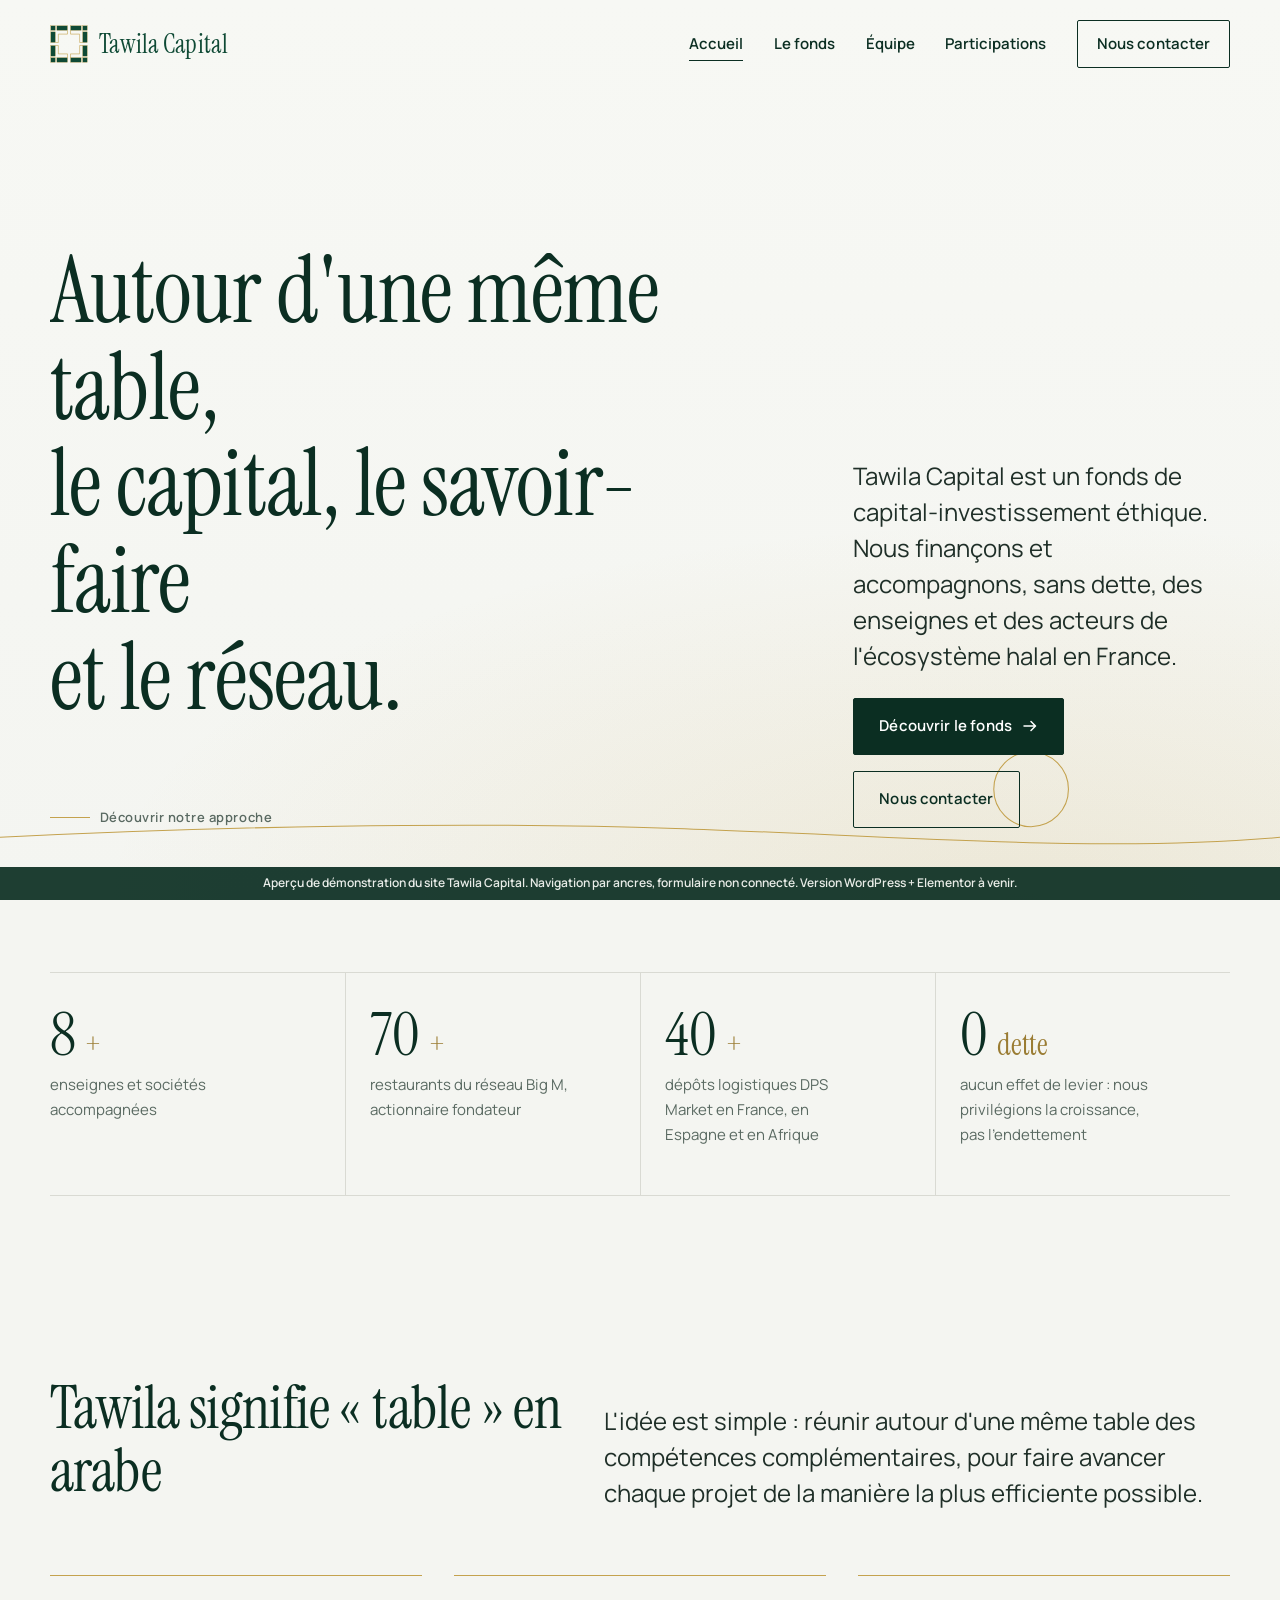
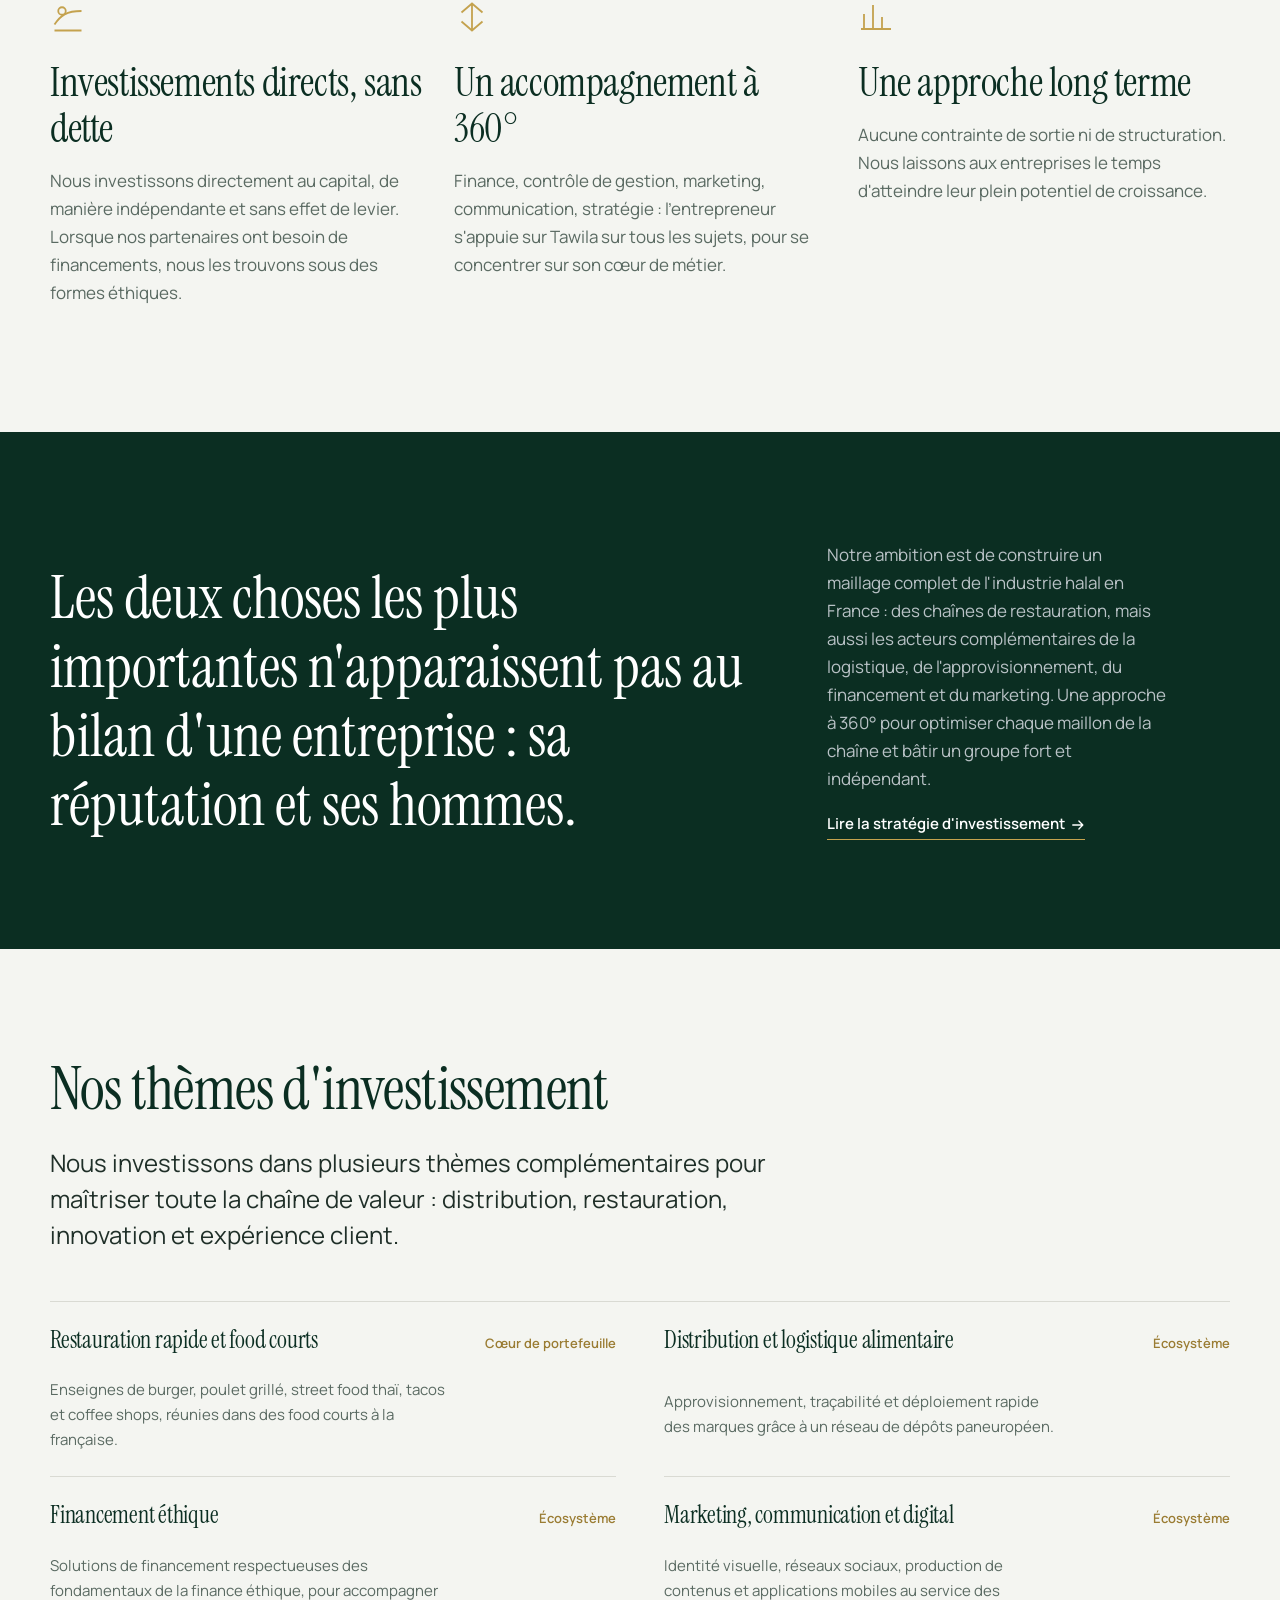
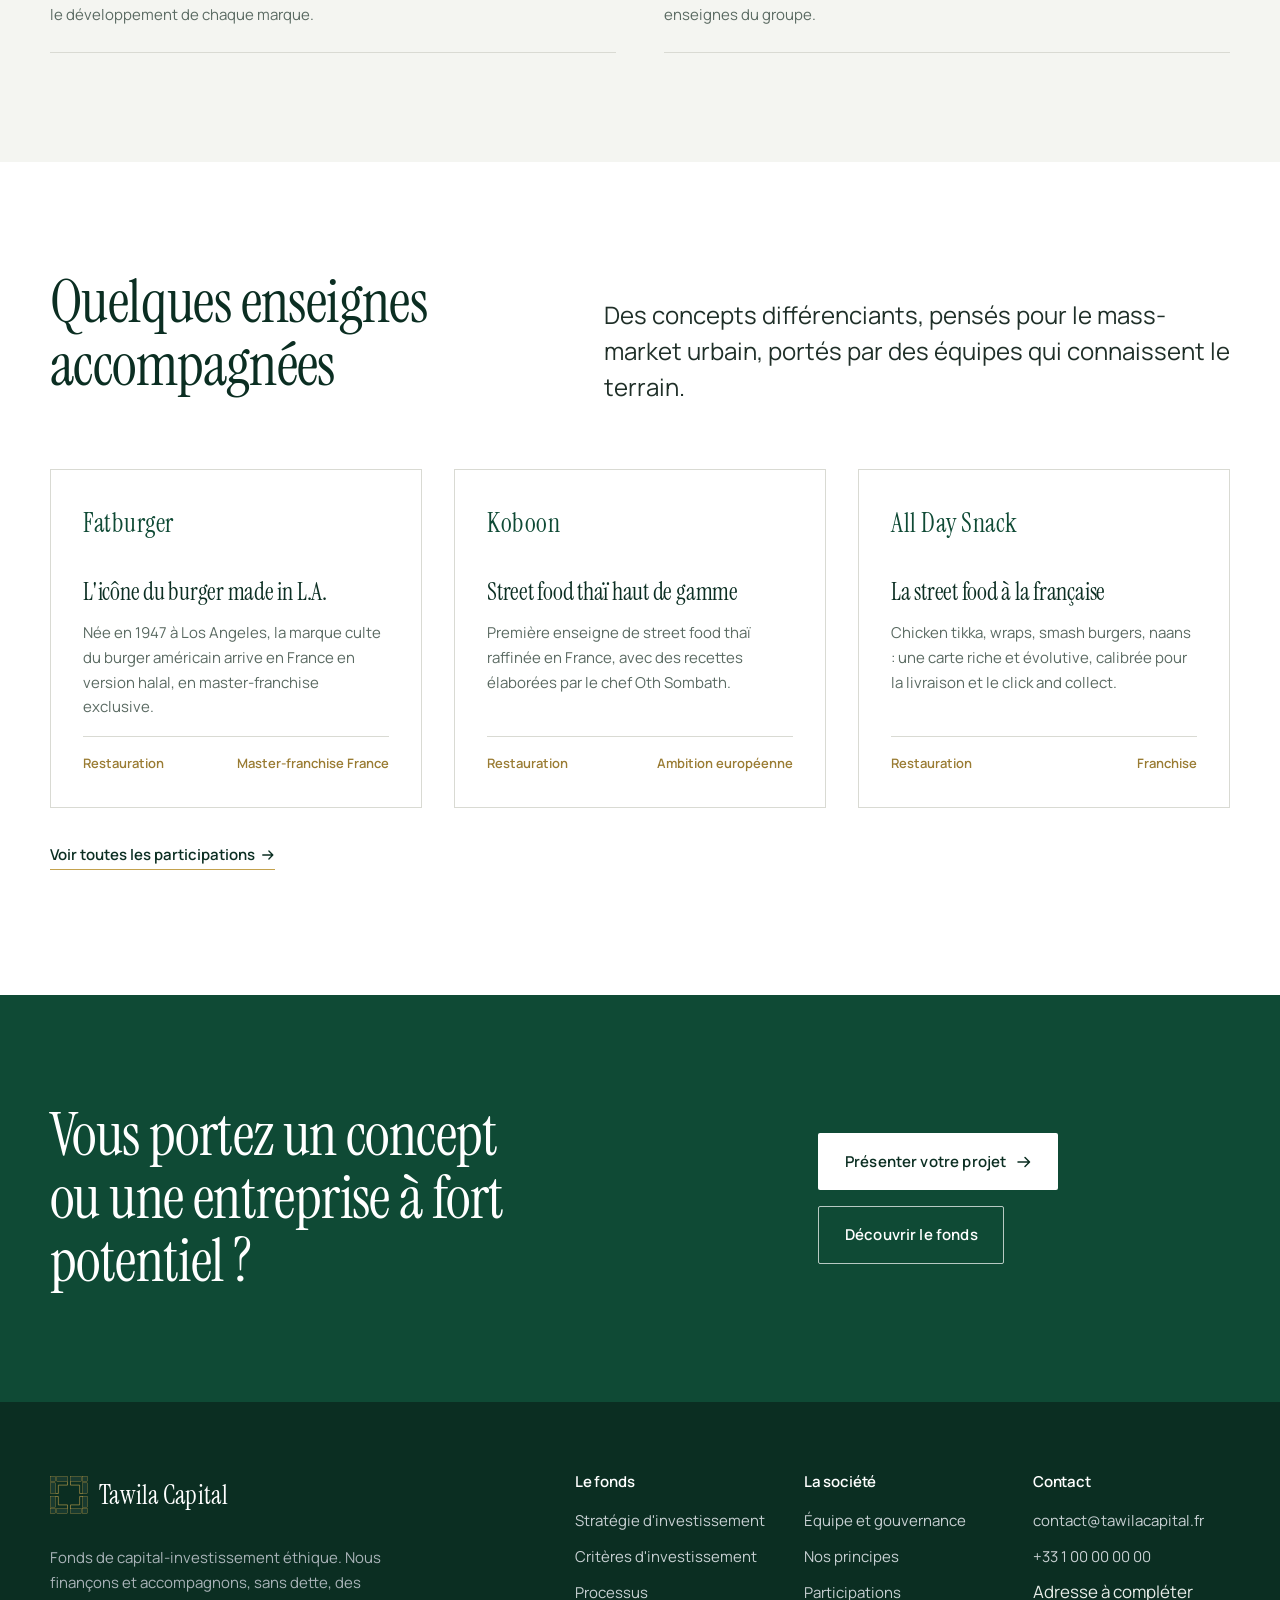
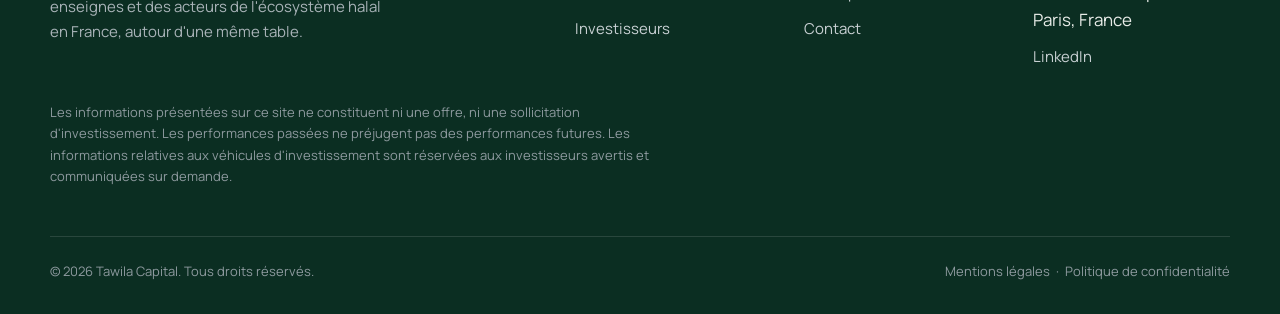
==== preview/tawila-preview.html @ a680b04d "Site vitrine Tawila Capital : maquette HTML, SEO complet, aperçu monopage et guides de conversion Wo" ====
<!DOCTYPE html>
<html lang="fr">
<head>
  <meta charset="utf-8">
  <meta name="viewport" content="width=device-width, initial-scale=1">
  <title>Tawila Capital | Fonds d'investissement éthique et sans dette</title>
  <meta name="robots" content="noindex">
  <link rel="icon" href="data:image/svg+xml;utf8,%3Csvg%20xmlns%3D%22http%3A%2F%2Fwww.w3.org%2F2000%2Fsvg%22%20viewBox%3D%220%200%20100%20100%22%3E%0A%20%20%3Crect%20width%3D%22100%22%20height%3D%22100%22%20rx%3D%2214%22%20fill%3D%22%230f4a35%22%2F%3E%0A%20%20%3Cg%20fill%3D%22none%22%20stroke%3D%22%23c4a24e%22%20stroke-width%3D%225%22%20stroke-linejoin%3D%22miter%22%3E%0A%20%20%20%20%3Cpath%20d%3D%22M44%2018v12H26v18H18%22%2F%3E%3Cpath%20d%3D%22M56%2018v12h18v18h8%22%2F%3E%3Cpath%20d%3D%22M44%2082V70H26V52H18%22%2F%3E%3Cpath%20d%3D%22M56%2082V70h18V52h8%22%2F%3E%0A%20%20%3C%2Fg%3E%0A%3C%2Fsvg%3E%0A" type="image/svg+xml">
  <link rel="preconnect" href="https://fonts.googleapis.com">
  <link rel="preconnect" href="https://fonts.gstatic.com" crossorigin>
  <link rel="stylesheet" href="https://fonts.googleapis.com/css2?family=Instrument+Serif:ital@0;1&family=Manrope:wght@400;500;600;700&display=swap">
  <style>
/* =========================================================
   TAWILA — Feuille de style principale
   Palette, typographie et composants.
   Tout est piloté par les variables ci-dessous : modifiez
   une couleur ou une police ici et le site entier suit.
   ========================================================= */

:root {
  /* Couleurs */
  --encre: #0b2e22;       /* vert profond : fond sombre, textes forts */
  --abysse: #0f4a35;      /* vert Tawila (logo) : bandes sombres */
  --pierre: #d9dad3;      /* traits, bordures */
  --brume: #f4f5f1;       /* fond clair principal */
  --blanc: #ffffff;
  --laiton: #c4a24e;      /* or Tawila (logo) : accent, avec parcimonie */
  --laiton-fonce: #9a7c33;
  --texte: #1f2f28;
  --texte-doux: #5a6a62;
  --texte-inverse: #e8ece8;

  /* Typographie */
  --font-display: "Instrument Serif", "Iowan Old Style", "Palatino Linotype", Georgia, serif;
  --font-body: "Manrope", "Segoe UI", Helvetica, Arial, sans-serif;

  /* Échelle typographique (fluide) */
  --t-xs: 0.8125rem;
  --t-sm: 0.9375rem;
  --t-md: 1.0625rem;
  --t-lg: clamp(1.25rem, 1.05rem + 0.6vw, 1.5rem);
  --t-xl: clamp(1.75rem, 1.3rem + 1.6vw, 2.5rem);
  --t-2xl: clamp(2.25rem, 1.5rem + 3vw, 3.75rem);
  --t-3xl: clamp(2.75rem, 1.6rem + 5.2vw, 6rem);

  /* Espacements */
  --s-1: 0.5rem;
  --s-2: 1rem;
  --s-3: 1.5rem;
  --s-4: 2rem;
  --s-5: 3rem;
  --s-6: 4.5rem;
  --s-7: clamp(4.5rem, 6vw + 2rem, 8.5rem);

  --container: 1180px;
  --gutter: clamp(1.25rem, 4vw, 3rem);
  --header-h: 88px;

  --ease-out: cubic-bezier(0.22, 1, 0.36, 1);
  --dur: 900ms;
}

/* ---------- Base ---------- */
*, *::before, *::after { box-sizing: border-box; }
html { scroll-behavior: smooth; -webkit-text-size-adjust: 100%; }
body {
  margin: 0;
  font-family: var(--font-body);
  font-size: var(--t-md);
  line-height: 1.65;
  color: var(--texte);
  background: var(--brume);
  -webkit-font-smoothing: antialiased;
}
img, svg { display: block; max-width: 100%; }
a { color: inherit; text-decoration: none; }
p { margin: 0 0 var(--s-2); }
ul, ol { margin: 0; padding: 0; list-style: none; }
h1, h2, h3, h4 {
  font-family: var(--font-display);
  font-weight: 400;
  line-height: 1.05;
  letter-spacing: -0.01em;
  margin: 0 0 var(--s-3);
  color: var(--encre);
}
h1 { font-size: var(--t-3xl); }
h2 { font-size: var(--t-2xl); }
h3 { font-size: var(--t-xl); line-height: 1.15; }
h4 { font-size: var(--t-lg); font-family: var(--font-body); font-weight: 600; }
.lead { font-size: var(--t-lg); line-height: 1.5; color: var(--texte); max-width: 40ch; }
.muted { color: var(--texte-doux); }
.serif { font-family: var(--font-display); }
.italic { font-style: italic; }

:focus-visible { outline: 2px solid var(--laiton); outline-offset: 3px; border-radius: 2px; }
.skip-link {
  position: absolute; left: var(--s-2); top: -100px;
  background: var(--encre); color: #fff; padding: 0.6rem 1rem; z-index: 1000;
}
.skip-link:focus { top: var(--s-2); }
.visually-hidden {
  position: absolute !important; width: 1px; height: 1px; overflow: hidden;
  clip: rect(0 0 0 0); white-space: nowrap;
}

.container { width: min(100% - 2 * var(--gutter), var(--container)); margin-inline: auto; }
.section { padding-block: var(--s-7); }
.section--tight { padding-block: var(--s-6); }
.section--dark { background: var(--encre); color: var(--texte-inverse); }
.section--dark h1, .section--dark h2, .section--dark h3 { color: #fff; }
.section--dark .muted { color: #a9b3b8; }
.section--abysse { background: var(--abysse); color: var(--texte-inverse); }
.section--abysse h2, .section--abysse h3 { color: #fff; }
.section--white { background: var(--blanc); }

.grid { display: grid; gap: var(--s-4); }
.grid--2 { grid-template-columns: repeat(2, 1fr); }
.grid--3 { grid-template-columns: repeat(3, 1fr); }
.grid--4 { grid-template-columns: repeat(4, 1fr); }
.grid--side { grid-template-columns: minmax(0, 4fr) minmax(0, 7fr); gap: var(--s-6); align-items: start; }
@media (max-width: 900px) {
  .grid--3, .grid--4 { grid-template-columns: repeat(2, 1fr); }
  .grid--side { grid-template-columns: 1fr; gap: var(--s-4); }
}
@media (max-width: 600px) {
  .grid--2, .grid--3, .grid--4 { grid-template-columns: 1fr; }
}

/* En-tête de section : titre + intro sur deux colonnes */
.section-head { margin-bottom: var(--s-5); }
.section-head h2 { max-width: 20ch; }
.section-head .lead { max-width: 52ch; }
.section-head--split { display: grid; grid-template-columns: minmax(0, 5fr) minmax(0, 6fr); gap: var(--s-4); align-items: end; }
@media (max-width: 900px) { .section-head--split { grid-template-columns: 1fr; } }

/* ---------- Ligne d'horizon (motif signature) ---------- */
.horizon { width: 100%; height: 1px; background: var(--pierre); position: relative; overflow: visible; }
.horizon::after {
  content: ""; position: absolute; inset: 0;
  background: var(--laiton);
  transform: scaleX(0); transform-origin: left center;
  transition: transform 1400ms var(--ease-out);
}
.is-visible .horizon::after, .horizon.is-visible::after { transform: scaleX(1); }
.section--dark .horizon, .section--abysse .horizon { background: rgba(255,255,255,0.14); }

/* ---------- Boutons ---------- */
.btn {
  display: inline-flex; align-items: center; gap: 0.6rem;
  padding: 0.95rem 1.6rem;
  font-weight: 600; font-size: var(--t-sm); letter-spacing: 0.01em;
  border: 1px solid var(--encre); color: var(--encre); background: transparent;
  border-radius: 2px; cursor: pointer;
  transition: background 300ms, color 300ms, border-color 300ms, transform 300ms var(--ease-out);
}
.btn:hover { background: var(--encre); color: #fff; }
.btn--solid { background: var(--encre); color: #fff; }
.btn--solid:hover { background: var(--abysse); border-color: var(--abysse); }
.btn--light { border-color: rgba(255,255,255,0.7); color: #fff; }
.btn--light:hover { background: #fff; color: var(--encre); border-color: #fff; }
.btn--light.btn--solid { background: #fff; color: var(--encre); }
.btn--light.btn--solid:hover { background: var(--brume); }
.btn svg { width: 16px; height: 16px; transition: transform 300ms var(--ease-out); }
.btn:hover svg { transform: translateX(3px); }

.link {
  display: inline-flex; align-items: center; gap: 0.4rem;
  font-weight: 600; font-size: var(--t-sm); color: var(--encre);
  border-bottom: 1px solid var(--laiton); padding-bottom: 2px;
  transition: border-color 300ms, color 300ms;
}
.link:hover { color: var(--laiton-fonce); border-color: transparent; }
.link svg { width: 14px; height: 14px; flex: none; transition: transform 300ms var(--ease-out); }
.link:hover svg { transform: translateX(3px); }
.section--dark .link, .section--abysse .link { color: #fff; }

/* ---------- En-tête ---------- */
.site-header {
  position: fixed; inset: 0 0 auto 0; z-index: 100;
  height: var(--header-h);
  display: flex; align-items: center;
  transition: background 400ms, box-shadow 400ms, height 400ms;
}
.site-header.is-scrolled {
  height: 70px;
  background: rgba(244, 245, 241, 0.88);
  backdrop-filter: saturate(160%) blur(12px);
  -webkit-backdrop-filter: saturate(160%) blur(12px);
  box-shadow: 0 1px 0 rgba(14, 27, 37, 0.08);
}
.site-header .container { display: flex; align-items: center; justify-content: space-between; gap: var(--s-4); }
.brand { display: inline-flex; align-items: center; gap: 0.7rem; }
.brand__mark { width: 38px; height: 38px; flex: none; }
.brand__name {
  font-family: var(--font-display); font-size: 1.6rem; letter-spacing: 0.01em; color: var(--abysse);
  transform: translateY(1px); white-space: nowrap;
}
.brand__mark .b { fill: var(--abysse); stroke: var(--laiton); stroke-width: 0.9; }
.brand__mark .g { fill: none; stroke: var(--laiton); stroke-width: 1.6; }
.site-header--dark:not(.is-scrolled) .brand__mark .b { fill: rgba(255,255,255,0.08); }
.site-footer .brand__mark .b { fill: rgba(255,255,255,0.06); }
.site-header--dark:not(.is-scrolled) .brand__name { color: #fff; }
.site-header--dark:not(.is-scrolled) .nav a { color: #fff; }
.site-header--dark:not(.is-scrolled) .nav a::after { background: #fff; }
.site-header--dark:not(.is-scrolled) .nav .btn { border-color: rgba(255,255,255,0.7); color: #fff; }
.site-header--dark:not(.is-scrolled) .nav .btn:hover { background: #fff; color: var(--encre); }
.site-header--dark:not(.is-scrolled) .nav-toggle span { background: #fff; }

.nav { display: flex; align-items: center; gap: clamp(1.2rem, 2.4vw, 2.4rem); }
.nav a { font-size: var(--t-sm); font-weight: 600; color: var(--encre); position: relative; padding-block: 0.3rem; }
.nav a:not(.btn)::after {
  content: ""; position: absolute; left: 0; right: 0; bottom: 0; height: 1px;
  background: var(--encre); transform: scaleX(0); transform-origin: right;
  transition: transform 350ms var(--ease-out);
}
.nav a:not(.btn):hover::after, .nav a[aria-current="page"]::after { transform: scaleX(1); transform-origin: left; }
.nav .btn { padding: 0.65rem 1.15rem; }

.nav-toggle {
  display: none; width: 44px; height: 44px; border: 0; background: transparent; cursor: pointer;
  flex-direction: column; justify-content: center; align-items: center; gap: 6px; padding: 0;
}
.nav-toggle span { width: 24px; height: 1.5px; background: var(--encre); transition: transform 300ms, opacity 300ms; }
.nav-toggle[aria-expanded="true"] span:nth-child(1) { transform: translateY(7.5px) rotate(45deg); }
.nav-toggle[aria-expanded="true"] span:nth-child(2) { opacity: 0; }
.nav-toggle[aria-expanded="true"] span:nth-child(3) { transform: translateY(-7.5px) rotate(-45deg); }

@media (max-width: 900px) {
  .nav-toggle { display: flex; }
  .nav {
    position: fixed; inset: var(--header-h) 0 0 0; background: var(--brume);
    flex-direction: column; align-items: flex-start; justify-content: flex-start;
    padding: var(--s-4) var(--gutter); gap: var(--s-3);
    transform: translateY(-8px); opacity: 0; visibility: hidden; pointer-events: none;
    transition: opacity 300ms, transform 300ms var(--ease-out), visibility 0s 300ms;
  }
  .nav.is-open { transform: none; opacity: 1; visibility: visible; pointer-events: auto; transition-delay: 0s; }
  .nav a { font-size: var(--t-xl); font-family: var(--font-display); font-weight: 400; color: var(--encre) !important; }
  .nav .btn { font-family: var(--font-body); font-size: var(--t-sm); font-weight: 600; margin-top: var(--s-2); color: var(--encre) !important; border-color: var(--encre) !important; }
  .site-header.is-open { background: var(--brume); }
  .site-header.is-open .brand__name { color: var(--encre); }
  .site-header.is-open .brand__mark .b { fill: var(--abysse); }
  .site-header.is-open .nav-toggle span { background: var(--encre); }
  body.nav-locked { overflow: hidden; }
}

/* ---------- Héros (accueil) ---------- */
.hero {
  position: relative; min-height: 100svh; display: flex; flex-direction: column; justify-content: flex-end;
  padding-top: calc(var(--header-h) + var(--s-5)); padding-bottom: var(--s-6);
  overflow: hidden;
}
.hero__inner { display: grid; grid-template-columns: minmax(0, 8fr) minmax(0, 4fr); gap: var(--s-5); align-items: end; }
@media (max-width: 900px) { .hero__inner { grid-template-columns: 1fr; } }
.hero h1 { max-width: 15ch; margin-bottom: var(--s-4); }
.hero h1 .line { display: block; overflow: hidden; }
.hero h1 .line > span { display: block; transform: translateY(110%); transition: transform 1100ms var(--ease-out); }
.hero.is-ready h1 .line > span { transform: none; }
.hero.is-ready h1 .line:nth-child(2) > span { transition-delay: 90ms; }
.hero.is-ready h1 .line:nth-child(3) > span { transition-delay: 180ms; }
.hero__aside { opacity: 0; transform: translateY(14px); transition: opacity 900ms var(--ease-out) 500ms, transform 900ms var(--ease-out) 500ms; }
.hero.is-ready .hero__aside { opacity: 1; transform: none; }
.hero__aside p { max-width: 36ch; }
.hero__actions { display: flex; flex-wrap: wrap; gap: var(--s-2); margin-top: var(--s-3); }

.hero__sky {
  position: absolute; inset: 0; z-index: -1;
  background:
    radial-gradient(120% 70% at 80% 100%, rgba(196, 162, 78, 0.16) 0%, rgba(196, 162, 78, 0) 60%),
    linear-gradient(180deg, #f7f8f4 0%, var(--brume) 100%);
}
.hero__horizon { position: absolute; left: 0; right: 0; bottom: 0; width: 100%; height: auto; z-index: -1; pointer-events: none; }
.hero__horizon path { fill: none; stroke: var(--laiton); stroke-width: 1.2; stroke-linecap: round;
  stroke-dasharray: 2000; stroke-dashoffset: 2000; transition: stroke-dashoffset 2600ms var(--ease-out) 200ms; }
.hero__horizon .sun { fill: none; stroke: var(--laiton); stroke-width: 1.2; opacity: 0; transform: translateY(12px);
  transition: opacity 1200ms 1600ms, transform 1600ms var(--ease-out) 1600ms; }
.hero.is-ready .hero__horizon path { stroke-dashoffset: 0; }
.hero.is-ready .hero__horizon .sun { opacity: 1; transform: none; }

.scroll-cue {
  display: inline-flex; align-items: center; gap: 0.6rem; font-size: var(--t-xs); font-weight: 600; letter-spacing: 0.04em; color: var(--texte-doux);
  margin-top: var(--s-5);
}
.scroll-cue i { width: 40px; height: 1px; background: var(--laiton); display: block; animation: cue 2.4s var(--ease-out) infinite; transform-origin: left; }
@keyframes cue { 0% { transform: scaleX(0); } 50% { transform: scaleX(1); } 100% { transform: scaleX(0); transform-origin: right; } }

/* ---------- Bandeau de page (pages intérieures) ---------- */
.page-hero { padding-top: calc(var(--header-h) + var(--s-6)); padding-bottom: var(--s-6); position: relative; overflow: hidden; }
.page-hero h1 { max-width: 16ch; }
.page-hero .lead { margin-top: var(--s-2); }
.page-hero--dark { background: var(--encre); color: var(--texte-inverse); }
.page-hero--dark h1 { color: #fff; }
.page-hero--dark .lead { color: #c8d0d3; }
.page-hero__horizon { position: absolute; left: 0; right: 0; bottom: 0; width: 100%; height: auto; pointer-events: none; opacity: 0.9; }
.page-hero__horizon path { fill: none; stroke: var(--laiton); stroke-width: 1; stroke-dasharray: 2000; stroke-dashoffset: 2000; transition: stroke-dashoffset 2400ms var(--ease-out) 150ms; }
.page-hero.is-ready .page-hero__horizon path { stroke-dashoffset: 0; }
.breadcrumb { display: flex; flex-wrap: wrap; gap: 0.5rem; font-size: var(--t-xs); font-weight: 600; margin-bottom: var(--s-3); color: var(--texte-doux); }
.breadcrumb li + li::before { content: "/"; margin-right: 0.5rem; opacity: 0.5; }
.page-hero--dark .breadcrumb { color: #a9b3b8; }
.breadcrumb a:hover { color: var(--laiton); }

/* ---------- Chiffres clés ---------- */
.stats { display: grid; grid-template-columns: repeat(4, 1fr); gap: 0; border-top: 1px solid var(--pierre); }
.stats > li { padding: var(--s-4) var(--s-3) var(--s-4) 0; border-bottom: 1px solid var(--pierre); }
.stats > li + li { border-left: 1px solid var(--pierre); padding-left: var(--s-3); }
.stat__value { font-family: var(--font-display); font-size: var(--t-2xl); line-height: 1; color: var(--encre); display: flex; align-items: baseline; gap: 0.15em; }
.stat__value small { font-size: 0.5em; color: var(--laiton-fonce); font-family: var(--font-display); }
.stat__label { margin-top: var(--s-1); font-size: var(--t-sm); color: var(--texte-doux); max-width: 22ch; }
@media (max-width: 900px) { .stats { grid-template-columns: repeat(2, 1fr); } .stats > li:nth-child(3) { border-left: 0; padding-left: 0; } }
@media (max-width: 480px) { .stats { grid-template-columns: 1fr; } .stats > li + li { border-left: 0; padding-left: 0; } }
.section--dark .stats, .section--dark .stats > li, .section--dark .stats > li + li { border-color: rgba(255,255,255,0.14); }
.section--dark .stat__value { color: #fff; }
.section--dark .stat__label { color: #a9b3b8; }

/* ---------- Colonnes éditoriales (approche, critères) ---------- */
.pillars { display: grid; grid-template-columns: repeat(3, 1fr); gap: var(--s-5) var(--s-4); }
@media (max-width: 900px) { .pillars { grid-template-columns: 1fr; gap: var(--s-4); } }
.pillar { padding-top: var(--s-3); position: relative; }
.pillar .horizon { position: absolute; top: 0; left: 0; }
.pillar h3 { margin-bottom: var(--s-2); }
.pillar p { color: var(--texte-doux); max-width: 38ch; }
.pillar__icon { width: 36px; height: 36px; margin-bottom: var(--s-3); color: var(--laiton); }
.pillar__icon svg { width: 100%; height: 100%; stroke: currentColor; fill: none; stroke-width: 1.2; }

/* ---------- Processus (étapes, séquence réelle) ---------- */
.steps { counter-reset: step; display: grid; gap: 0; border-top: 1px solid var(--pierre); }
.step { display: grid; grid-template-columns: 5rem minmax(0, 4fr) minmax(0, 7fr); gap: var(--s-3); padding: var(--s-4) 0; border-bottom: 1px solid var(--pierre); align-items: start; }
.step::before { counter-increment: step; content: counter(step, decimal-leading-zero); font-family: var(--font-display); font-size: var(--t-xl); color: var(--laiton); line-height: 1; }
.step h3 { font-size: var(--t-lg); margin: 0; }
.step p { margin: 0; color: var(--texte-doux); }
@media (max-width: 800px) { .step { grid-template-columns: 3.5rem 1fr; } .step p { grid-column: 2; } }

/* ---------- Feuille de route ---------- */
.roadmap { display: grid; grid-template-columns: repeat(3, 1fr); gap: var(--s-4); border-top: 1px solid var(--pierre); }
@media (max-width: 800px) { .roadmap { grid-template-columns: 1fr; } }
.roadmap li { padding-top: var(--s-3); position: relative; }
.roadmap li::before { content: ""; position: absolute; top: -1px; left: 0; width: 48px; height: 1px; background: var(--laiton); }
.roadmap__year { font-family: var(--font-display); font-size: var(--t-xl); color: var(--abysse); line-height: 1; margin-bottom: var(--s-2); }
.roadmap p { color: var(--texte-doux); font-size: var(--t-sm); max-width: 34ch; margin: 0; }

/* ---------- Principes (liste éditoriale) ---------- */
.principles { border-top: 1px solid var(--pierre); }
.principles li { display: grid; grid-template-columns: minmax(0, 4fr) minmax(0, 7fr); gap: var(--s-3); padding: var(--s-3) 0; border-bottom: 1px solid var(--pierre); }
@media (max-width: 800px) { .principles li { grid-template-columns: 1fr; gap: var(--s-1); } }
.principles h3 { font-size: var(--t-lg); margin: 0; }
.principles p { margin: 0; color: var(--texte-doux); max-width: 56ch; }
.section--dark .principles, .section--dark .principles li { border-color: rgba(255,255,255,0.14); }
.section--dark .principles p { color: #b3bfb8; }

/* ---------- Citation / thèse ---------- */
.quote { font-family: var(--font-display); font-size: var(--t-2xl); line-height: 1.15; max-width: 26ch; color: #fff; margin: 0; }
.quote + p { margin-top: var(--s-4); }
.thesis { display: grid; grid-template-columns: minmax(0, 7fr) minmax(0, 4fr); gap: var(--s-6); align-items: end; }
@media (max-width: 900px) { .thesis { grid-template-columns: 1fr; gap: var(--s-4); } }
.thesis__aside p { color: #b9c2c6; max-width: 34ch; }

/* ---------- Secteurs ---------- */
.sectors { display: grid; grid-template-columns: repeat(2, 1fr); gap: 0 var(--s-5); border-top: 1px solid var(--pierre); }
@media (max-width: 700px) { .sectors { grid-template-columns: 1fr; } }
.sector { display: grid; grid-template-columns: minmax(0, 1fr) auto; gap: var(--s-3); align-items: baseline; padding: var(--s-3) 0; border-bottom: 1px solid var(--pierre); }
.sector h3 { font-size: var(--t-lg); margin: 0; }
.sector p { grid-column: 1 / -1; margin: 0; color: var(--texte-doux); font-size: var(--t-sm); max-width: 44ch; }
.sector__tag { font-size: var(--t-xs); font-weight: 600; color: var(--laiton-fonce); white-space: nowrap; }

/* ---------- Équipe ---------- */
.team { display: grid; grid-template-columns: repeat(3, 1fr); gap: var(--s-5) var(--s-4); }
@media (max-width: 900px) { .team { grid-template-columns: repeat(2, 1fr); } }
@media (max-width: 560px) { .team { grid-template-columns: 1fr; } }
.member figure { margin: 0; }
.member__photo {
  aspect-ratio: 4 / 5; background: var(--pierre); overflow: hidden; position: relative;
  display: grid; place-items: center; border-radius: 2px;
}
.member__photo img { width: 100%; height: 100%; object-fit: cover; transition: transform 1200ms var(--ease-out); }
.member:hover .member__photo img { transform: scale(1.03); }
.member__initials { font-family: var(--font-display); font-size: 3.5rem; color: var(--abysse); opacity: 0.45; letter-spacing: 0.05em; }
.member__photo--org { aspect-ratio: 16 / 9; background: var(--blanc); border: 1px solid var(--pierre); }
.member__photo--org .member__initials { font-size: 2rem; opacity: 1; letter-spacing: 0.02em; }
.member figcaption { padding-top: var(--s-3); }
.member h3 { font-size: var(--t-lg); margin: 0 0 0.2rem; }
.member__role { color: var(--laiton-fonce); font-size: var(--t-sm); font-weight: 600; margin-bottom: var(--s-2); }
.member p { color: var(--texte-doux); font-size: var(--t-sm); max-width: 36ch; }
.member__links { display: flex; gap: var(--s-2); margin-top: var(--s-2); }
.member__links a { font-size: var(--t-xs); font-weight: 600; border-bottom: 1px solid var(--pierre); }
.member__links a:hover { border-color: var(--laiton); }

/* ---------- Participations ---------- */
.portfolio { display: grid; grid-template-columns: repeat(3, 1fr); gap: var(--s-4); }
@media (max-width: 900px) { .portfolio { grid-template-columns: repeat(2, 1fr); } }
@media (max-width: 560px) { .portfolio { grid-template-columns: 1fr; } }
.holding { background: var(--blanc); border: 1px solid var(--pierre); padding: var(--s-4); display: flex; flex-direction: column; gap: var(--s-2); min-height: 260px; transition: border-color 400ms; }
.holding:hover { border-color: var(--laiton); }
.holding__logo { height: 44px; display: flex; align-items: center; font-family: var(--font-display); font-size: 1.6rem; color: var(--abysse); letter-spacing: 0.02em; }
.holding__logo img { max-height: 44px; width: auto; }
.holding h3 { font-size: var(--t-lg); margin: var(--s-2) 0 0; }
.holding p { color: var(--texte-doux); font-size: var(--t-sm); margin: 0; flex: 1; }
.holding__meta { display: flex; justify-content: space-between; gap: var(--s-2); font-size: var(--t-xs); font-weight: 600; color: var(--laiton-fonce); padding-top: var(--s-2); border-top: 1px solid var(--pierre); }
.holding--exit .holding__meta { color: var(--texte-doux); }

.filters { display: flex; flex-wrap: wrap; gap: 0.5rem; margin-bottom: var(--s-4); }
.filters button { font: inherit; font-size: var(--t-xs); font-weight: 600; padding: 0.5rem 0.9rem; border: 1px solid var(--pierre); background: transparent; color: var(--texte); border-radius: 999px; cursor: pointer; transition: background 300ms, color 300ms, border-color 300ms; }
.filters button[aria-pressed="true"], .filters button:hover { background: var(--encre); color: #fff; border-color: var(--encre); }
.holding.is-hidden { display: none; }

/* ---------- Accordéon (FAQ) ---------- */
.accordion { border-top: 1px solid var(--pierre); }
.accordion__item { border-bottom: 1px solid var(--pierre); }
.accordion__trigger {
  width: 100%; display: flex; justify-content: space-between; align-items: center; gap: var(--s-3);
  padding: var(--s-3) 0; background: none; border: 0; cursor: pointer; text-align: left;
  font-family: var(--font-display); font-size: var(--t-lg); color: var(--encre); line-height: 1.2;
}
.accordion__icon { width: 14px; height: 14px; position: relative; flex: none; }
.accordion__icon::before, .accordion__icon::after { content: ""; position: absolute; background: var(--laiton); inset: 50% 0 auto 0; height: 1px; transition: transform 350ms var(--ease-out); }
.accordion__icon::after { transform: rotate(90deg); }
.accordion__trigger[aria-expanded="true"] .accordion__icon::after { transform: rotate(0); }
.accordion__panel { overflow: hidden; height: 0; transition: height 450ms var(--ease-out); }
.accordion__panel > div { padding: 0 0 var(--s-3); color: var(--texte-doux); max-width: 64ch; }

/* ---------- Appel à l'action ---------- */
.cta { display: grid; grid-template-columns: minmax(0, 7fr) minmax(0, 4fr); gap: var(--s-5); align-items: center; }
@media (max-width: 800px) { .cta { grid-template-columns: 1fr; } }
.cta h2 { max-width: 18ch; margin: 0; }
.cta__actions { display: flex; flex-wrap: wrap; gap: var(--s-2); justify-self: end; }
@media (max-width: 800px) { .cta__actions { justify-self: start; } }

/* ---------- Formulaire de contact ---------- */
.contact-layout { display: grid; grid-template-columns: minmax(0, 4fr) minmax(0, 7fr); gap: var(--s-6); align-items: start; }
@media (max-width: 900px) { .contact-layout { grid-template-columns: 1fr; gap: var(--s-5); } }
.contact-info dl { margin: 0; display: grid; gap: var(--s-3); }
.contact-info dt { font-size: var(--t-xs); font-weight: 700; letter-spacing: 0.02em; color: var(--laiton-fonce); margin-bottom: 0.25rem; }
.contact-info dd { margin: 0; }
.contact-info a:hover { color: var(--laiton-fonce); }

.form { display: grid; gap: var(--s-3); }
.form__row { display: grid; grid-template-columns: 1fr 1fr; gap: var(--s-3); }
@media (max-width: 600px) { .form__row { grid-template-columns: 1fr; } }
.field { display: grid; gap: 0.4rem; }
.field label { font-size: var(--t-sm); font-weight: 600; color: var(--encre); }
.field label em { color: var(--laiton-fonce); font-style: normal; }
.field input, .field select, .field textarea {
  font: inherit; font-size: var(--t-md); color: var(--texte);
  padding: 0.85rem 1rem; background: var(--blanc); border: 1px solid var(--pierre); border-radius: 2px;
  transition: border-color 300ms, box-shadow 300ms; width: 100%;
}
.field input:focus, .field select:focus, .field textarea:focus { outline: none; border-color: var(--laiton); box-shadow: 0 0 0 3px rgba(196, 162, 78, 0.2); }
.field textarea { min-height: 160px; resize: vertical; }
.field .hint { font-size: var(--t-xs); color: var(--texte-doux); }
.field.is-invalid input, .field.is-invalid textarea, .field.is-invalid select { border-color: #b3423a; }
.field .error { font-size: var(--t-xs); color: #b3423a; display: none; }
.field.is-invalid .error { display: block; }
.checkbox { display: flex; gap: 0.75rem; align-items: flex-start; font-size: var(--t-sm); color: var(--texte-doux); }
.checkbox input { margin-top: 0.3rem; accent-color: var(--laiton); }
.form__footer { display: flex; flex-wrap: wrap; align-items: center; gap: var(--s-3); }
.form__status { font-size: var(--t-sm); font-weight: 600; color: var(--abysse); }
.form__status.is-error { color: #b3423a; }
.honeypot { position: absolute; left: -9999px; }

/* ---------- Texte long (pages légales) ---------- */
.prose { max-width: 68ch; }
.prose h2 { font-size: var(--t-xl); margin-top: var(--s-5); }
.prose h3 { font-size: var(--t-lg); margin-top: var(--s-4); }
.prose ul { list-style: disc; padding-left: 1.2rem; margin-bottom: var(--s-2); }
.prose li { margin-bottom: 0.35rem; }
.prose a { border-bottom: 1px solid var(--laiton); }

/* ---------- Pied de page ---------- */
.site-footer { background: var(--encre); color: var(--texte-inverse); padding: var(--s-6) 0 var(--s-4); }
.site-footer .brand__name { color: #fff; }
.footer__grid { display: grid; grid-template-columns: minmax(0, 5fr) repeat(3, minmax(0, 2fr)); gap: var(--s-5) var(--s-4); }
@media (max-width: 900px) { .footer__grid { grid-template-columns: 1fr 1fr; } }
@media (max-width: 560px) { .footer__grid { grid-template-columns: 1fr; } }
.footer__about p { color: #a9b3b8; max-width: 38ch; font-size: var(--t-sm); margin-top: var(--s-3); }
.footer__col h4 { color: #fff; font-size: var(--t-sm); margin-bottom: var(--s-2); }
.footer__col li { margin-bottom: 0.5rem; }
.footer__col a { color: #c8d0d3; font-size: var(--t-sm); transition: color 300ms; }
.footer__col a:hover { color: var(--laiton); }
.footer__bottom { margin-top: var(--s-5); padding-top: var(--s-3); border-top: 1px solid rgba(255,255,255,0.12); display: flex; flex-wrap: wrap; justify-content: space-between; gap: var(--s-2); font-size: var(--t-xs); color: #8e9a9f; }
.footer__bottom a:hover { color: #fff; }
.footer__disclaimer { font-size: var(--t-xs); color: #8e9a9f; max-width: 80ch; margin-top: var(--s-3); }

/* ---------- Révélation au défilement (subtile) ---------- */
.reveal { opacity: 0; transform: translateY(18px); transition: opacity var(--dur) var(--ease-out), transform var(--dur) var(--ease-out); }
.reveal.is-visible { opacity: 1; transform: none; }
.reveal[data-delay="1"] { transition-delay: 120ms; }
.reveal[data-delay="2"] { transition-delay: 240ms; }
.reveal[data-delay="3"] { transition-delay: 360ms; }

/* ---------- Page 404 ---------- */
.notfound { min-height: 70vh; display: grid; place-items: center; text-align: left; padding-top: var(--header-h); }

/* ---------- Réduction des animations ---------- */
@media (prefers-reduced-motion: reduce) {
  html { scroll-behavior: auto; }
  *, *::before, *::after { transition-duration: 0.01ms !important; animation-duration: 0.01ms !important; animation-iteration-count: 1 !important; transition-delay: 0s !important; }
  .reveal { opacity: 1; transform: none; }
  .hero h1 .line > span, .hero__aside { transform: none; opacity: 1; }
  .hero__horizon path, .page-hero__horizon path { stroke-dashoffset: 0; }
  .hero__horizon .sun { opacity: 1; transform: none; }
  .horizon::after { transform: scaleX(1); }
}

/* ---------- Impression ---------- */
@media print {
  .site-header, .scroll-cue, .nav-toggle, .cta, .hero__horizon { display: none !important; }
  body { background: #fff; color: #000; }
  .reveal { opacity: 1; transform: none; }
}

  .preview-banner { position: fixed; left: 0; right: 0; bottom: 0; z-index: 200; background: #0b2e22; color: #e8ece8; font: 600 12px/1.4 Manrope, sans-serif; padding: 8px 16px; text-align: center; opacity: .92; }
  .preview-banner a { color: #c4a24e; }
  .view[hidden] { display: none !important; }
  </style>
</head>
<body>
<header class="site-header">
  <div class="container">
    <a class="brand" href="#accueil" aria-label="Tawila Capital, retour à l'accueil">
      <svg class="brand__mark" viewBox="0 0 100 100" aria-hidden="true">
        <g class="b"><rect x="2" y="2" width="12" height="12"/><rect x="18" y="2" width="28" height="12"/><rect x="54" y="2" width="28" height="12"/><rect x="86" y="2" width="12" height="12"/><rect x="2" y="18" width="12" height="28"/><rect x="86" y="18" width="12" height="28"/><rect x="2" y="54" width="12" height="28"/><rect x="86" y="54" width="12" height="28"/><rect x="2" y="86" width="12" height="12"/><rect x="18" y="86" width="28" height="12"/><rect x="54" y="86" width="28" height="12"/><rect x="86" y="86" width="12" height="12"/></g>
        <g class="g"><path d="M46 14v10H22v22H14"/><path d="M54 14v10h24v22h8"/><path d="M46 86V76H22V54H14"/><path d="M54 86V76h24V54h8"/></g>
      </svg>
      <span class="brand__name">Tawila Capital</span>
    </a>
    <button class="nav-toggle" type="button" aria-expanded="false" aria-controls="navigation" aria-label="Ouvrir le menu">
      <span></span><span></span><span></span>
    </button>
    <nav class="nav" id="navigation" aria-label="Navigation principale">
      <a href="#accueil" aria-current="page">Accueil</a>
      <a href="#le-fonds">Le fonds</a>
      <a href="#equipe">Équipe</a>
      <a href="#participations">Participations</a>
      <a class="btn" href="#contact">Nous contacter</a>
    </nav>
  </div>
</header>
<div class="view" data-route="accueil" hidden><main id="contenu-accueil">
  <section class="hero">
    <div class="hero__sky" aria-hidden="true"></div>
    <div class="container hero__inner">
      <div>
        <h1>
          <span class="line"><span>Autour d'une même table,</span></span>
          <span class="line"><span>le capital, le savoir-faire</span></span>
          <span class="line"><span>et le réseau.</span></span>
        </h1>
        <a class="scroll-cue" href="#approche"><i></i> Découvrir notre approche</a>
      </div>
      <div class="hero__aside">
        <p class="lead">Tawila Capital est un fonds de capital-investissement éthique. Nous finançons et accompagnons, sans dette, des enseignes et des acteurs de l'écosystème halal en France.</p>
        <div class="hero__actions">
          <a class="btn btn--solid" href="#le-fonds">Découvrir le fonds <svg viewBox="0 0 16 16" aria-hidden="true" fill="none" stroke="currentColor" stroke-width="1.5" stroke-linecap="round" stroke-linejoin="round"><path d="M2 8h11M9 3.5 13.5 8 9 12.5"/></svg></a>
          <a class="btn" href="#contact">Nous contacter</a>
        </div>
      </div>
    </div>
    <svg class="hero__horizon" viewBox="0 0 1440 220" preserveAspectRatio="none" aria-hidden="true">
  <path d="M0 150 C 240 138, 520 132, 760 140 S 1240 168, 1440 150"/>
  <circle class="sun" cx="1160" cy="96" r="42"/>
</svg>
  </section>

  <!-- Chiffres clés : issus de la brochure Tawila. Modifier data-count pour changer la valeur animée. -->
  <section class="section section--tight" aria-labelledby="chiffres-titre">
    <div class="container">
      <h2 id="chiffres-titre" class="visually-hidden">Chiffres clés</h2>
      <ul class="stats reveal">
        <li><div class="stat__value"><span data-count="8">0</span><small>+</small></div><p class="stat__label">enseignes et sociétés accompagnées</p></li>
        <li><div class="stat__value"><span data-count="70">0</span><small>+</small></div><p class="stat__label">restaurants du réseau Big M, actionnaire fondateur</p></li>
        <li><div class="stat__value"><span data-count="40">0</span><small>+</small></div><p class="stat__label">dépôts logistiques DPS Market en France, en Espagne et en Afrique</p></li>
        <li><div class="stat__value"><span>0</span><small>dette</small></div><p class="stat__label">aucun effet de levier : nous privilégions la croissance, pas l'endettement</p></li>
      </ul>
    </div>
  </section>

  <section class="section" id="approche" aria-labelledby="approche-titre">
    <div class="container">
      <div class="section-head section-head--split reveal">
        <h2 id="approche-titre">Tawila signifie « table » en arabe</h2>
        <p class="lead">L'idée est simple : réunir autour d'une même table des compétences complémentaires, pour faire avancer chaque projet de la manière la plus efficiente possible.</p>
      </div>
      <div class="pillars">
        <article class="pillar reveal">
          <span class="horizon"></span>
          <div class="pillar__icon"><svg viewBox="0 0 24 24" aria-hidden="true"><path d="M3 17c4-6 8-9 18-9M3 21h18"/><circle cx="8" cy="8" r="2.5"/></svg></div>
          <h3>Investissements directs, sans dette</h3>
          <p>Nous investissons directement au capital, de manière indépendante et sans effet de levier. Lorsque nos partenaires ont besoin de financements, nous les trouvons sous des formes éthiques.</p>
        </article>
        <article class="pillar reveal" data-delay="1">
          <span class="horizon"></span>
          <div class="pillar__icon"><svg viewBox="0 0 24 24" aria-hidden="true"><path d="M12 3v18M5 9l7-6 7 6M5 15l7 6 7-6"/></svg></div>
          <h3>Un accompagnement à 360°</h3>
          <p>Finance, contrôle de gestion, marketing, communication, stratégie : l'entrepreneur s'appuie sur Tawila sur tous les sujets, pour se concentrer sur son cœur de métier.</p>
        </article>
        <article class="pillar reveal" data-delay="2">
          <span class="horizon"></span>
          <div class="pillar__icon"><svg viewBox="0 0 24 24" aria-hidden="true"><path d="M4 20V10M10 20V4M16 20v-8M22 20H2"/></svg></div>
          <h3>Une approche long terme</h3>
          <p>Aucune contrainte de sortie ni de structuration. Nous laissons aux entreprises le temps d'atteindre leur plein potentiel de croissance.</p>
        </article>
      </div>
    </div>
  </section>

  <section class="section section--dark" aria-labelledby="these-titre">
    <div class="container thesis reveal">
      <div>
        <h2 id="these-titre" class="visually-hidden">Notre conviction</h2>
        <p class="quote">Les deux choses les plus importantes n'apparaissent pas au bilan d'une entreprise : sa réputation et ses hommes.</p>
      </div>
      <div class="thesis__aside">
        <p>Notre ambition est de construire un maillage complet de l'industrie halal en France : des chaînes de restauration, mais aussi les acteurs complémentaires de la logistique, de l'approvisionnement, du financement et du marketing. Une approche à 360° pour optimiser chaque maillon de la chaîne et bâtir un groupe fort et indépendant.</p>
        <a class="link" href="#le-fonds">Lire la stratégie d'investissement <svg viewBox="0 0 16 16" aria-hidden="true" fill="none" stroke="currentColor" stroke-width="1.5" stroke-linecap="round" stroke-linejoin="round"><path d="M2 8h11M9 3.5 13.5 8 9 12.5"/></svg></a>
      </div>
    </div>
  </section>

  <section class="section" aria-labelledby="secteurs-titre">
    <div class="container">
      <div class="section-head reveal">
        <h2 id="secteurs-titre">Nos thèmes d'investissement</h2>
        <p class="lead">Nous investissons dans plusieurs thèmes complémentaires pour maîtriser toute la chaîne de valeur : distribution, restauration, innovation et expérience client.</p>
      </div>
      <ul class="sectors reveal">
        <li class="sector"><h3>Restauration rapide et food courts</h3><span class="sector__tag">Cœur de portefeuille</span><p>Enseignes de burger, poulet grillé, street food thaï, tacos et coffee shops, réunies dans des food courts à la française.</p></li>
        <li class="sector"><h3>Distribution et logistique alimentaire</h3><span class="sector__tag">Écosystème</span><p>Approvisionnement, traçabilité et déploiement rapide des marques grâce à un réseau de dépôts paneuropéen.</p></li>
        <li class="sector"><h3>Financement éthique</h3><span class="sector__tag">Écosystème</span><p>Solutions de financement respectueuses des fondamentaux de la finance éthique, pour accompagner le développement de chaque marque.</p></li>
        <li class="sector"><h3>Marketing, communication et digital</h3><span class="sector__tag">Écosystème</span><p>Identité visuelle, réseaux sociaux, production de contenus et applications mobiles au service des enseignes du groupe.</p></li>
      </ul>
    </div>
  </section>

  <section class="section section--white" aria-labelledby="participations-titre">
    <div class="container">
      <div class="section-head section-head--split reveal">
        <h2 id="participations-titre">Quelques enseignes accompagnées</h2>
        <p class="lead">Des concepts différenciants, pensés pour le mass-market urbain, portés par des équipes qui connaissent le terrain.</p>
      </div>
      <div class="portfolio">
        <article class="holding reveal"><div class="holding__logo">Fatburger</div><h3>L'icône du burger made in L.A.</h3><p>Née en 1947 à Los Angeles, la marque culte du burger américain arrive en France en version halal, en master-franchise exclusive.</p><div class="holding__meta"><span>Restauration</span><span>Master-franchise France</span></div></article>
        <article class="holding reveal" data-delay="1"><div class="holding__logo">Koboon</div><h3>Street food thaï haut de gamme</h3><p>Première enseigne de street food thaï raffinée en France, avec des recettes élaborées par le chef Oth Sombath.</p><div class="holding__meta"><span>Restauration</span><span>Ambition européenne</span></div></article>
        <article class="holding reveal" data-delay="2"><div class="holding__logo">All Day Snack</div><h3>La street food à la française</h3><p>Chicken tikka, wraps, smash burgers, naans : une carte riche et évolutive, calibrée pour la livraison et le click and collect.</p><div class="holding__meta"><span>Restauration</span><span>Franchise</span></div></article>
      </div>
      <p style="margin-top: var(--s-4)"><a class="link" href="#participations">Voir toutes les participations <svg viewBox="0 0 16 16" aria-hidden="true" fill="none" stroke="currentColor" stroke-width="1.5" stroke-linecap="round" stroke-linejoin="round"><path d="M2 8h11M9 3.5 13.5 8 9 12.5"/></svg></a></p>
    </div>
  </section>

  
<section class="section section--abysse">
  <div class="container cta reveal">
    <h2>Vous portez un concept ou une entreprise à fort potentiel ?</h2>
    <div class="cta__actions">
      <a class="btn btn--light btn--solid" href="#contact">Présenter votre projet <svg viewBox="0 0 16 16" aria-hidden="true" fill="none" stroke="currentColor" stroke-width="1.5" stroke-linecap="round" stroke-linejoin="round"><path d="M2 8h11M9 3.5 13.5 8 9 12.5"/></svg></a>
      <a class="btn btn--light" href="#le-fonds">Découvrir le fonds</a>
    </div>
  </div>
</section>
</main></div>
<div class="view" data-route="le-fonds" hidden><main id="contenu-le-fonds">
  
<section class="page-hero page-hero--dark">
  <div class="container">
    <ol class="breadcrumb" aria-label="Fil d'Ariane"><li><a href="#accueil">Accueil</a></li><li aria-current="page">Le fonds</li></ol>
    <h1>Financer la croissance, pas l'endettement.</h1>
    <p class="lead">Tawila Capital investit au capital de TPE et PME non cotées de l'écosystème halal, pour financer leur démarrage, leur développement ou leur acquisition. Toujours en direct, toujours sans effet de levier.</p>
  </div>
  <svg class="page-hero__horizon" viewBox="0 0 1440 220" preserveAspectRatio="none" aria-hidden="true">
  <path d="M0 150 C 240 138, 520 132, 760 140 S 1240 168, 1440 150"/>
  
</svg>
</section>

  <section class="section" aria-labelledby="these2-titre">
    <div class="container grid grid--side">
      <div class="reveal">
        <h2 id="these2-titre">Notre thèse</h2>
      </div>
      <div class="reveal" data-delay="1">
        <p class="lead">Aider à la création et au développement d'entreprises innovantes sur le marché de la restauration halal, et redéfinir la stratégie et la gestion de sociétés dont nous pensons qu'elles pourraient être plus rentables.</p>
        <p>Notre fonds fermé entre au capital d'entreprises relativement petites, généralement non cotées, pour financer leur amorçage et leur développement et accélérer leur croissance. Contrairement à un fonds classique dont les premières années dégagent souvent des rendements faibles, notre stratégie se concentre sur des sociétés au potentiel identifié qui, une fois intégrées au groupe, bénéficient immédiatement de notre apport complet : marques, logistique, formation, marketing et réseau.</p>
        <p>Nos opérations échappent au champ des principaux fonds de capital-investissement, qui travaillent surtout en LBO. Nous privilégions la croissance, et non l'endettement.</p>
      </div>
    </div>
  </section>

  <section class="section section--white" id="criteres" aria-labelledby="criteres-titre">
    <div class="container">
      <div class="section-head reveal">
        <h2 id="criteres-titre">Critères d'investissement</h2>
        <p class="lead">Des repères clairs pour gagner du temps, de part et d'autre.</p>
      </div>
      <ul class="stats reveal">
        <li><div class="stat__value"><span>TPE et PME</span></div><p class="stat__label">sociétés non cotées, de l'amorçage au développement</p></li>
        <li><div class="stat__value"><span>Halal</span></div><p class="stat__label">restauration et acteurs complémentaires de la chaîne de valeur</p></li>
        <li><div class="stat__value"><span>Direct</span></div><p class="stat__label">investissements directs, transactions indépendantes, partenariats flexibles et évolutifs</p></li>
        <li><div class="stat__value"><span>Sans dette</span></div><p class="stat__label">aucun effet de levier, financements éthiques si nécessaire</p></li>
      </ul>
      <div class="pillars" style="margin-top: var(--s-6)">
        <article class="pillar reveal"><span class="horizon"></span><h3>Capital-risque</h3><p>Dédié aux start-ups et concepts pas encore rentables, pour financer le démarrage et les premières ouvertures.</p></article>
        <article class="pillar reveal" data-delay="1"><span class="horizon"></span><h3>Capital-développement</h3><p>Dédié aux entreprises plus matures, pour accélérer le maillage territorial, la franchise et l'international.</p></article>
        <article class="pillar reveal" data-delay="2"><span class="horizon"></span><h3>Acquisition et intégration</h3><p>Reprise de marques à fort potentiel, intégrées au groupe pour bénéficier de nos synergies dès le premier jour.</p></article>
      </div>
    </div>
  </section>

  <section class="section" id="processus" aria-labelledby="processus-titre">
    <div class="container">
      <div class="section-head section-head--split reveal">
        <h2 id="processus-titre">Un processus en cinq étapes</h2>
        <p class="lead">De la première rencontre à l'intégration au groupe, avec des interlocuteurs identifiés à chaque étape.</p>
      </div>
      <ol class="steps reveal">
        <li class="step"><h3>Recherche et prospection</h3><p>Nous allons chercher les futures pépites françaises : concepts différenciants, équipes engagées, marchés porteurs.</p></li>
        <li class="step"><h3>Analyse complète</h3><p>Étude du concept, du modèle économique, de la direction et des besoins des actionnaires existants. Un accord de confidentialité est signé avant tout échange détaillé.</p></li>
        <li class="step"><h3>Structuration sans dette</h3><p>Prise de participation directe en fonds propres. Si un financement complémentaire est nécessaire, nous le structurons sous une forme éthique.</p></li>
        <li class="step"><h3>Intégration au groupe</h3><p>Accès immédiat à la logistique, au centre de formation, aux conditions négociées avec les agrégateurs et à l'agence créative intégrée.</p></li>
        <li class="step"><h3>Accompagnement à 360°</h3><p>Finance, contrôle de gestion, marketing, communication, stratégie et réseau : nous restons à la table, sans contrainte de sortie.</p></li>
      </ol>
    </div>
  </section>

  <section class="section section--dark" aria-labelledby="roadmap-titre">
    <div class="container">
      <div class="section-head section-head--split reveal">
        <h2 id="roadmap-titre">Construire l'écosystème halal le plus puissant d'Europe</h2>
        <p class="lead" style="color:#c8d2cc">Notre mission : accompagner la croissance de marques halal innovantes et rentables, en leur apportant capital, savoir-faire opérationnel et réseau stratégique.</p>
      </div>
      <ol class="roadmap reveal">
        <li><div class="roadmap__year" style="color:#fff">2025</div><p style="color:#b3bfb8">Lancement de quatre nouveaux concepts et food courts urbains.</p></li>
        <li><div class="roadmap__year" style="color:#fff">2026</div><p style="color:#b3bfb8">200 points de vente actifs, toutes marques confondues, sur des emplacements premium.</p></li>
        <li><div class="roadmap__year" style="color:#fff">2027</div><p style="color:#b3bfb8">Présence nationale consolidée et premiers pilotes à l'international : Espagne, Royaume-Uni, Maghreb.</p></li>
      </ol>
    </div>
  </section>

  <section class="section section--white" id="investisseurs" aria-labelledby="investisseurs-titre">
    <div class="container grid grid--side">
      <div class="reveal"><h2 id="investisseurs-titre">Investir avec Tawila</h2></div>
      <div class="reveal" data-delay="1">
        <p class="lead">Des projets tangibles, opérés par des équipes éprouvées, financés sans dette et suivis dans la durée.</p>
        <p>Tawila propose à des investisseurs avertis de co-investir à ses côtés dans les ouvertures et concepts du groupe. Chaque projet s'appuie sur les marques, le savoir-faire opérationnel, l'infrastructure logistique et la gestion quotidienne assurés par le groupe.</p>
        <p class="muted">Les informations relatives aux véhicules d'investissement et à leurs modalités sont réservées aux investisseurs avertis et communiquées sur demande.</p>
        <a class="link" href="#contact">Demander une présentation <svg viewBox="0 0 16 16" aria-hidden="true" fill="none" stroke="currentColor" stroke-width="1.5" stroke-linecap="round" stroke-linejoin="round"><path d="M2 8h11M9 3.5 13.5 8 9 12.5"/></svg></a>
      </div>
    </div>
  </section>

  <section class="section" aria-labelledby="faq-titre">
    <div class="container grid grid--side">
      <div class="reveal">
        <h2 id="faq-titre">Questions fréquentes</h2>
        <p class="muted">Les réponses aux questions que nous posent le plus souvent les entrepreneurs, les franchisés et les investisseurs.</p>
      </div>
      <div class="accordion reveal" data-delay="1">
        <div class="accordion__item">
          <h3><button class="accordion__trigger" type="button" aria-expanded="false" aria-controls="faq-1">Dans quels types d'entreprises investissez-vous ?</button></h3>
          <div class="accordion__panel" id="faq-1"><div><p>Dans des TPE et PME non cotées de l'écosystème halal : enseignes de restauration en priorité, mais aussi les acteurs complémentaires de la logistique, de l'approvisionnement, du financement et du marketing.</p></div></div>
        </div>
        <div class="accordion__item">
          <h3><button class="accordion__trigger" type="button" aria-expanded="false" aria-controls="faq-2">Pourquoi investir sans dette ?</button></h3>
          <div class="accordion__panel" id="faq-2"><div><p>Parce que nous privilégions la croissance à l'endettement. L'absence d'effet de levier protège l'entreprise et ses équipes, et nous permet de rester fidèles à nos principes éthiques. Lorsqu'un financement complémentaire est utile, nous le structurons sous une forme éthique.</p></div></div>
        </div>
        <div class="accordion__item">
          <h3><button class="accordion__trigger" type="button" aria-expanded="false" aria-controls="faq-3">Quel est votre horizon de détention ?</button></h3>
          <div class="accordion__panel" id="faq-3"><div><p>Nous n'avons pas de contrainte de sortie ni de structuration. Nous accompagnons les entreprises le temps nécessaire pour qu'elles atteignent leur plein potentiel, avec l'objectif d'afficher des rendements croissants dans la durée.</p></div></div>
        </div>
        <div class="accordion__item">
          <h3><button class="accordion__trigger" type="button" aria-expanded="false" aria-controls="faq-4">Que préparer pour un premier échange ?</button></h3>
          <div class="accordion__panel" id="faq-4"><div><p>Une présentation du concept, de l'équipe et des chiffres clés suffit. Nous signons un accord de confidentialité avant tout échange détaillé.</p></div></div>
        </div>
      </div>
    </div>
  </section>

  
<section class="section section--abysse">
  <div class="container cta reveal">
    <h2>Parlons de votre projet, sans engagement.</h2>
    <div class="cta__actions">
      <a class="btn btn--light btn--solid" href="#contact">Présenter votre projet <svg viewBox="0 0 16 16" aria-hidden="true" fill="none" stroke="currentColor" stroke-width="1.5" stroke-linecap="round" stroke-linejoin="round"><path d="M2 8h11M9 3.5 13.5 8 9 12.5"/></svg></a>
      <a class="btn btn--light" href="#equipe">Rencontrer l'équipe</a>
    </div>
  </div>
</section>
</main></div>
<div class="view" data-route="equipe" hidden><main id="contenu-equipe">
  
<section class="page-hero">
  <div class="container">
    <ol class="breadcrumb" aria-label="Fil d'Ariane"><li><a href="#accueil">Accueil</a></li><li aria-current="page">Équipe</li></ol>
    <h1>Des entrepreneurs qui investissent, des investisseurs qui opèrent.</h1>
    <p class="lead">Tawila Capital réunit des acteurs de terrain de la distribution, de la restauration et de la finance. Des décennies de relations et d'expérience entrepreneuriale qui profitent à chaque société accompagnée.</p>
  </div>
  <svg class="page-hero__horizon" viewBox="0 0 1440 220" preserveAspectRatio="none" aria-hidden="true">
  <path d="M0 150 C 240 138, 520 132, 760 140 S 1240 168, 1440 150"/>
  
</svg>
</section>

  <section class="section section--white" aria-labelledby="actionnaires-titre">
    <div class="container">
      <div class="section-head reveal">
        <h2 id="actionnaires-titre">Actionnariat et gouvernance</h2>
        <p class="lead">Trois actionnaires fondateurs, complémentaires par nature : un distributeur, un restaurateur et un financier.</p>
      </div>
      <div class="team">
        
<article class="member reveal">
  <figure>
    <!-- Remplacer le bloc ci-dessous par <img src="assets/img/equipe/nom.jpg" alt="Portrait de Groupe DPS Market" width="800" height="1000" loading="lazy"> -->
    <div class="member__photo member__photo--org" role="img" aria-label="Logo de Groupe DPS Market"><span class="member__initials" aria-hidden="true">DPS Market</span></div>
    <figcaption>
      <h3>Groupe DPS Market</h3>
      <p class="member__role">Actionnaire fondateur, créé en 2001</p>
      <p>Leader de la distribution alimentaire halal en France, le Groupe DPS Market compte plus de 40 dépôts sur le territoire national, en Espagne et en Afrique. Il apporte au groupe son intégration verticale, du sourcing à la distribution.</p>
    </figcaption>
  </figure>
</article>
        
<article class="member reveal" data-delay="1">
  <figure>
    <!-- Remplacer le bloc ci-dessous par <img src="assets/img/equipe/nom.jpg" alt="Portrait de Big M" width="800" height="1000" loading="lazy"> -->
    <div class="member__photo member__photo--org" role="img" aria-label="Logo de Big M"><span class="member__initials" aria-hidden="true">Big M</span></div>
    <figcaption>
      <h3>Big M</h3>
      <p class="member__role">Actionnaire fondateur, créé en 2019</p>
      <p>Pionnier du fast-food halal en France, fondé en région parisienne, Big M compte plus de 70 restaurants. Il apporte son expertise de l'exploitation multi-site, son centre de formation interne et sa capacité d'innovation produit.</p>
    </figcaption>
  </figure>
</article>
        
<article class="member reveal" data-delay="2">
  <figure>
    <!-- Remplacer le bloc ci-dessous par <img src="assets/img/equipe/nom.jpg" alt="Portrait de Ryad Yahia Cherif" width="800" height="1000" loading="lazy"> -->
    <div class="member__photo" role="img" aria-label="Portrait de Ryad Yahia Cherif"><span class="member__initials" aria-hidden="true">RYC</span></div>
    <figcaption>
      <h3>Ryad Yahia Cherif</h3>
      <p class="member__role">Actionnaire fondateur, structuration financière et stratégique</p>
      <p>Fort de plus de 12 ans d'expérience dans la finance et l'investissement, il pilote la structuration financière et stratégique du groupe et accompagne les marques dans leurs levées de fonds, jusqu'à leur valorisation.</p>
    </figcaption>
  </figure>
</article>
      </div>
    </div>
  </section>

  <section class="section" aria-labelledby="personnes-titre">
    <div class="container">
      <div class="section-head section-head--split reveal">
        <h2 id="personnes-titre">Les personnes clés</h2>
        <p class="lead">Les dirigeants qui opèrent au quotidien les enseignes et les services du groupe. Photos et biographies détaillées à compléter.</p>
      </div>
      <div class="team">
        
<article class="member reveal">
  <figure>
    <!-- Remplacer le bloc ci-dessous par <img src="assets/img/equipe/nom.jpg" alt="Portrait de Mehdi Bella" width="800" height="1000" loading="lazy"> -->
    <div class="member__photo" role="img" aria-label="Portrait de Mehdi Bella"><span class="member__initials" aria-hidden="true">MB</span></div>
    <figcaption>
      <h3>Mehdi Bella</h3>
      <p class="member__role">Co-fondateur, Big M</p>
      <p>Co-fondateur de Big M en 2019, il a fait passer l'enseigne d'un premier restaurant à un réseau de plus de 70 points de vente en France et au Sénégal.</p>
    </figcaption>
  </figure>
</article>
        
<article class="member reveal" data-delay="1">
  <figure>
    <!-- Remplacer le bloc ci-dessous par <img src="assets/img/equipe/nom.jpg" alt="Portrait de Yanis Ourabia" width="800" height="1000" loading="lazy"> -->
    <div class="member__photo" role="img" aria-label="Portrait de Yanis Ourabia"><span class="member__initials" aria-hidden="true">YO</span></div>
    <figcaption>
      <h3>Yanis Ourabia</h3>
      <p class="member__role">Co-fondateur, Big M</p>
      <p>Co-fondateur de Big M, il porte le développement du concept et la standardisation des recettes et procédures qui rendent le modèle réplicable.</p>
    </figcaption>
  </figure>
</article>
        
<article class="member reveal" data-delay="2">
  <figure>
    <!-- Remplacer le bloc ci-dessous par <img src="assets/img/equipe/nom.jpg" alt="Portrait de Yassine El Youssi" width="800" height="1000" loading="lazy"> -->
    <div class="member__photo" role="img" aria-label="Portrait de Yassine El Youssi"><span class="member__initials" aria-hidden="true">YEY</span></div>
    <figcaption>
      <h3>Yassine El Youssi</h3>
      <p class="member__role">Directeur général, Big M</p>
      <p>Il pilote l'exploitation du réseau, le suivi des ratios clés et l'accompagnement des franchisés.</p>
    </figcaption>
  </figure>
</article>
        
<article class="member reveal">
  <figure>
    <!-- Remplacer le bloc ci-dessous par <img src="assets/img/equipe/nom.jpg" alt="Portrait de Anis Belkadi" width="800" height="1000" loading="lazy"> -->
    <div class="member__photo" role="img" aria-label="Portrait de Anis Belkadi"><span class="member__initials" aria-hidden="true">AB</span></div>
    <figcaption>
      <h3>Anis Belkadi</h3>
      <p class="member__role">Fondateur, The Follow Movement</p>
      <p>Plus de 10 ans d'expérience. Il dirige l'agence créative intégrée du groupe, spécialisée dans l'univers food and beverage.</p>
    </figcaption>
  </figure>
</article>
        
<article class="member reveal" data-delay="1">
  <figure>
    <!-- Remplacer le bloc ci-dessous par <img src="assets/img/equipe/nom.jpg" alt="Portrait de Sabri M'barki" width="800" height="1000" loading="lazy"> -->
    <div class="member__photo" role="img" aria-label="Portrait de Sabri M'barki"><span class="member__initials" aria-hidden="true">SM</span></div>
    <figcaption>
      <h3>Sabri M'barki</h3>
      <p class="member__role">Directeur marketing, The Follow Movement</p>
      <p>Plus de 5 ans d'expérience. Il conçoit les campagnes à fort engagement qui accompagnent le déploiement des enseignes.</p>
    </figcaption>
  </figure>
</article>
      </div>
    </div>
  </section>

  <section class="section section--dark" id="principes" aria-labelledby="principes-titre">
    <div class="container">
      <div class="section-head section-head--split reveal">
        <h2 id="principes-titre">Nos principes</h2>
        <p class="lead" style="color:#c8d2cc">Cinq convictions qui guident chaque décision d'investissement et chaque relation avec les entrepreneurs.</p>
      </div>
      <ul class="principles reveal">
        <li><h3>Le temps est notre atout le plus précieux</h3><p>Nous exploitons pleinement les possibilités de création de valeur en anticipant avec patience les transactions, avec des allocations de capital qui correspondent aux exigences fondamentales de l'entreprise et du marché.</p></li>
        <li><h3>Un but précis et constant</h3><p>Notre compréhension approfondie des entreprises et des marchés dans lesquels nous investissons nous donne une vision claire de notre trajectoire. Nous restons fidèles à notre chemin.</p></li>
        <li><h3>Une exécution optimale</h3><p>Nous sommes nous-mêmes des acteurs du marché. Nous orientons nos ressources, notre vivier de talents et notre réseau vers les entreprises dans lesquelles nous investissons.</p></li>
        <li><h3>Un esprit axé sur les solutions</h3><p>Notre flexibilité nous permet de nous structurer différemment et de trouver des solutions adaptées, tant au niveau actionnarial qu'opérationnel. Aucun défi commercial n'est insurmontable.</p></li>
        <li><h3>La passion pour l'investissement</h3><p>Nous aimons ce que nous faisons et valorisons la dimension humaine de l'investissement et des relations qui contribuent à la réussite.</p></li>
      </ul>
    </div>
  </section>

  <section class="section section--white" aria-labelledby="forces-titre">
    <div class="container">
      <div class="section-head reveal">
        <h2 id="forces-titre">Ce que le groupe apporte à chaque enseigne</h2>
      </div>
      <div class="pillars">
        <article class="pillar reveal"><span class="horizon"></span><h3>Intégration verticale</h3><p>Du sourcing à la distribution, avec un réseau logistique paneuropéen qui assure traçabilité, qualité et optimisation des coûts.</p></article>
        <article class="pillar reveal" data-delay="1"><span class="horizon"></span><h3>Expertise opérationnelle</h3><p>Une maîtrise reconnue de l'exploitation multi-site et un centre de formation interne pour standardiser les process et fidéliser les équipes.</p></article>
        <article class="pillar reveal" data-delay="2"><span class="horizon"></span><h3>Marketing et partenariats</h3><p>Une communication à 360°, des conditions optimisées avec les plateformes de livraison et des partenariats durables avec des marques internationales.</p></article>
      </div>
    </div>
  </section>

  
<section class="section section--abysse">
  <div class="container cta reveal">
    <h2>Envie de rejoindre la table ?</h2>
    <div class="cta__actions">
      <a class="btn btn--light btn--solid" href="#contact">Nous écrire <svg viewBox="0 0 16 16" aria-hidden="true" fill="none" stroke="currentColor" stroke-width="1.5" stroke-linecap="round" stroke-linejoin="round"><path d="M2 8h11M9 3.5 13.5 8 9 12.5"/></svg></a>
      <a class="btn btn--light" href="#participations">Voir les participations</a>
    </div>
  </div>
</section>
</main></div>
<div class="view" data-route="participations" hidden><main id="contenu-participations">
  
<section class="page-hero page-hero--dark">
  <div class="container">
    <ol class="breadcrumb" aria-label="Fil d'Ariane"><li><a href="#accueil">Accueil</a></li><li aria-current="page">Participations</li></ol>
    <h1>Des marques complémentaires, un même écosystème.</h1>
    <p class="lead">Restauration, food courts, coffee shop, agence créative : chaque participation renforce les autres. Nous sommes par ailleurs en discussion avec de nouveaux concepts dans des thématiques complémentaires.</p>
  </div>
  <svg class="page-hero__horizon" viewBox="0 0 1440 220" preserveAspectRatio="none" aria-hidden="true">
  <path d="M0 150 C 240 138, 520 132, 760 140 S 1240 168, 1440 150"/>
  
</svg>
</section>

  <section class="section">
    <div class="container">
      <div class="filters reveal" role="group" aria-label="Filtrer les participations">
        <button type="button" data-filter="all" aria-pressed="true">Toutes</button>
        <button type="button" data-filter="restauration" aria-pressed="false">Restauration</button>
        <button type="button" data-filter="foodcourt" aria-pressed="false">Food court</button>
        <button type="button" data-filter="services" aria-pressed="false">Services</button>
        <button type="button" data-filter="ecosysteme" aria-pressed="false">Écosystème fondateur</button>
      </div>
      <!-- data-tags pilote les filtres. Ajouter une carte = copier un bloc <article class="holding"> -->
      <div class="portfolio">
        
<article class="holding reveal" data-tags="restauration">
  <!-- Remplacer le texte du logo par <img src="assets/img/participations/nom.png" alt="Fatburger" height="44" loading="lazy"> -->
  <div class="holding__logo">Fatburger</div>
  <h3>L'icône du burger made in L.A.</h3>
  <p>Née en 1947 à Los Angeles, « The Last Great Hamburger Stand » propose des burgers cuisinés à la commande, généreux et sur-mesure. Tawila introduit ce concept iconique en France, en version halal et premium.</p>
  <div class="holding__meta"><span>Restauration</span><span>Master-franchise France</span></div>
</article>
        
<article class="holding reveal" data-delay="1" data-tags="restauration">
  <!-- Remplacer le texte du logo par <img src="assets/img/participations/nom.png" alt="Buffalo's Café" height="44" loading="lazy"> -->
  <div class="holding__logo">Buffalo's Café</div>
  <h3>Le vrai goût du poulet grillé américain</h3>
  <p>Issu du même groupe que Fatburger, Buffalo's Café propose une expérience 100 % poulet grillé à la flamme, en version halal. Les deux enseignes sont souvent regroupées dans les mêmes zones ou drives.</p>
  <div class="holding__meta"><span>Restauration</span><span>Master-franchise France</span></div>
</article>
        
<article class="holding reveal" data-delay="2" data-tags="restauration">
  <!-- Remplacer le texte du logo par <img src="assets/img/participations/nom.png" alt="Koboon" height="44" loading="lazy"> -->
  <div class="holding__logo">Koboon</div>
  <h3>Street food thaï haut de gamme</h3>
  <p>Première enseigne de street food thaï raffinée en France, avec des recettes élaborées par le chef Oth Sombath. Ambition : devenir la première chaîne de fast food thaï en Europe.</p>
  <div class="holding__meta"><span>Restauration</span><span>Enseigne</span></div>
</article>
        
<article class="holding reveal" data-tags="restauration">
  <!-- Remplacer le texte du logo par <img src="assets/img/participations/nom.png" alt="Tacos Lab" height="44" loading="lazy"> -->
  <div class="holding__logo">Tacos Lab</div>
  <h3>Le tacos nouvelle génération</h3>
  <p>La réponse halal et créative à un marché ultra-dynamique : tacos sur-mesure, carte audacieuse et packaging pensé pour la livraison et les réseaux sociaux.</p>
  <div class="holding__meta"><span>Restauration</span><span>Enseigne</span></div>
</article>
        
<article class="holding reveal" data-delay="1" data-tags="restauration">
  <!-- Remplacer le texte du logo par <img src="assets/img/participations/nom.png" alt="All Day Snack" height="44" loading="lazy"> -->
  <div class="holding__logo">All Day Snack</div>
  <h3>La street food à la française</h3>
  <p>Chicken tikka, wraps, smash burgers, naans : une carte riche et évolutive, sans compromis sur le goût, la fraîcheur et la qualité des produits.</p>
  <div class="holding__meta"><span>Restauration</span><span>Franchise</span></div>
</article>
        
<article class="holding reveal" data-delay="2" data-tags="restauration">
  <!-- Remplacer le texte du logo par <img src="assets/img/participations/nom.png" alt="Big Crousty" height="44" loading="lazy"> -->
  <div class="holding__logo">Big Crousty</div>
  <h3>Comfort food inspirée d'Asie</h3>
  <p>Riz parfumé, poulet croustillant pané et sauces maison, avec des déclinaisons crevette, tandoori ou crousty duo. Un produit très adapté à la livraison.</p>
  <div class="holding__meta"><span>Restauration</span><span>Enseigne</span></div>
</article>
        
<article class="holding reveal" data-tags="restauration foodcourt">
  <!-- Remplacer le texte du logo par <img src="assets/img/participations/nom.png" alt="Brooklyn Chicken Club" height="44" loading="lazy"> -->
  <div class="holding__logo">Brooklyn Chicken Club</div>
  <h3>Le chicken sandwich urbain</h3>
  <p>Un concept généreux et visuellement percutant, inspiré des recettes américaines et réinterprété à la française. « Un club. Un crew. Une claque. »</p>
  <div class="holding__meta"><span>Restauration</span><span>Concept</span></div>
</article>
        
<article class="holding reveal" data-delay="1" data-tags="restauration">
  <!-- Remplacer le texte du logo par <img src="assets/img/participations/nom.png" alt="Big Coffee" height="44" loading="lazy"> -->
  <div class="holding__logo">Big Coffee</div>
  <h3>Le coffee shop signature de Big M</h3>
  <p>Café, frappés, thés glacés, desserts gourmands et douceurs orientales, en intégration dans les restaurants Big M ou en corner autonome dans les lieux à fort trafic.</p>
  <div class="holding__meta"><span>Coffee shop</span><span>Concept</span></div>
</article>
        
<article class="holding reveal" data-delay="2" data-tags="foodcourt">
  <!-- Remplacer le texte du logo par <img src="assets/img/participations/nom.png" alt="Big Canteen" height="44" loading="lazy"> -->
  <div class="holding__logo">Big Canteen</div>
  <h3>Le food court à la française</h3>
  <p>Plusieurs enseignes du groupe réunies dans un même espace, avec une borne de commande unique et une cuisine centralisée. Une expérience fluide pour les familles et les groupes.</p>
  <div class="holding__meta"><span>Food court</span><span>Concept</span></div>
</article>
        
<article class="holding reveal" data-tags="services">
  <!-- Remplacer le texte du logo par <img src="assets/img/participations/nom.png" alt="The Follow Movement" height="44" loading="lazy"> -->
  <div class="holding__logo">The Follow Movement</div>
  <h3>L'agence créative intégrée</h3>
  <p>Agence de communication et marketing à 360°, spécialisée dans l'univers food and beverage : identité visuelle, réseaux sociaux, contenus, web et applications mobiles.</p>
  <div class="holding__meta"><span>Services</span><span>Agence du groupe</span></div>
</article>
        
<article class="holding reveal" data-delay="1" data-tags="ecosysteme">
  <!-- Remplacer le texte du logo par <img src="assets/img/participations/nom.png" alt="DPS Market" height="44" loading="lazy"> -->
  <div class="holding__logo">DPS Market</div>
  <h3>Distribution alimentaire halal</h3>
  <p>Leader du cash and carry spécialisé depuis 2001, avec plus de 40 dépôts en France, en Espagne et en Afrique. Actionnaire fondateur de Tawila Capital.</p>
  <div class="holding__meta"><span>Distribution</span><span>Actionnaire fondateur</span></div>
</article>
        
<article class="holding reveal" data-delay="2" data-tags="ecosysteme restauration">
  <!-- Remplacer le texte du logo par <img src="assets/img/participations/nom.png" alt="Big M" height="44" loading="lazy"> -->
  <div class="holding__logo">Big M</div>
  <h3>Pionnier du fast-food halal</h3>
  <p>Fondé en 2019 en région parisienne, plus de 70 restaurants en France et au Sénégal. Actionnaire fondateur de Tawila Capital.</p>
  <div class="holding__meta"><span>Restauration</span><span>Actionnaire fondateur</span></div>
</article>
      </div>
    </div>
  </section>

  <section class="section section--white" aria-labelledby="avenir-titre">
    <div class="container grid grid--side">
      <div class="reveal"><h2 id="avenir-titre">Plus à venir</h2></div>
      <div class="reveal" data-delay="1">
        <p class="lead">Nous sommes actuellement en discussions et négociations avec des concepts et des pépites auxquels nous croyons, dans des thématiques complémentaires et à fort potentiel.</p>
        <a class="link" href="#contact">Nous présenter votre concept <svg viewBox="0 0 16 16" aria-hidden="true" fill="none" stroke="currentColor" stroke-width="1.5" stroke-linecap="round" stroke-linejoin="round"><path d="M2 8h11M9 3.5 13.5 8 9 12.5"/></svg></a>
      </div>
    </div>
  </section>

  
<section class="section section--abysse">
  <div class="container cta reveal">
    <h2>Votre enseigne pourrait figurer ici.</h2>
    <div class="cta__actions">
      <a class="btn btn--light btn--solid" href="#contact">Présenter votre projet <svg viewBox="0 0 16 16" aria-hidden="true" fill="none" stroke="currentColor" stroke-width="1.5" stroke-linecap="round" stroke-linejoin="round"><path d="M2 8h11M9 3.5 13.5 8 9 12.5"/></svg></a>
      <a class="btn btn--light" href="#le-fonds" data-anchor="criteres">Nos critères</a>
    </div>
  </div>
</section>
</main></div>
<div class="view" data-route="contact" hidden><main id="contenu-contact">
  
<section class="page-hero">
  <div class="container">
    <ol class="breadcrumb" aria-label="Fil d'Ariane"><li><a href="#accueil">Accueil</a></li><li aria-current="page">Contact</li></ol>
    <h1>Prenons place autour de la table.</h1>
    <p class="lead">Entrepreneurs, franchisés, investisseurs, conseils : nous lisons chaque message et répondons sous 48 heures ouvrées.</p>
  </div>
  <svg class="page-hero__horizon" viewBox="0 0 1440 220" preserveAspectRatio="none" aria-hidden="true">
  <path d="M0 150 C 240 138, 520 132, 760 140 S 1240 168, 1440 150"/>
  
</svg>
</section>

  <section class="section section--white">
    <div class="container contact-layout">
      <aside class="contact-info reveal">
        <dl>
          <div><dt>Adresse</dt><dd>Adresse à compléter<br>Paris, France</dd></div>
          <div><dt>Téléphone</dt><dd><a href="tel:+33100000000">+33 1 00 00 00 00</a></dd></div>
          <div><dt>E-mail</dt><dd><a href="mailto:contact@tawilacapital.fr">contact@tawilacapital.fr</a></dd></div>
          <div><dt>Entrepreneurs et franchisés</dt><dd>Envoyez-nous une présentation de votre concept, de votre équipe et de vos chiffres clés. Un accord de confidentialité est signé avant tout échange détaillé.</dd></div>
          <div><dt>Investisseurs</dt><dd>Les informations relatives aux véhicules d'investissement sont réservées aux investisseurs avertis et communiquées sur demande.</dd></div>
        </dl>
      </aside>

      <div class="reveal" data-delay="1">
        <!--
          WORDPRESS : remplacer l'ensemble de ce formulaire par le shortcode WPForms Pro,
          par exemple [wpforms id="123" title="false"], ou par le widget WPForms d'Elementor.
          Les champs ci-dessous servent de modèle pour construire le formulaire dans WPForms
          (voir docs/WORDPRESS-ELEMENTOR.md).
        -->
        <form class="form" action="#" method="post" novalidate aria-describedby="form-aide">
          <p id="form-aide" class="muted" style="font-size: var(--t-sm)">Les champs marqués d'un astérisque sont obligatoires.</p>
          <div class="form__row">
            <div class="field">
              <label for="prenom">Prénom <em>*</em></label>
              <input id="prenom" name="prenom" type="text" autocomplete="given-name" required>
              <span class="error">Merci d'indiquer votre prénom.</span>
            </div>
            <div class="field">
              <label for="nom">Nom <em>*</em></label>
              <input id="nom" name="nom" type="text" autocomplete="family-name" required>
              <span class="error">Merci d'indiquer votre nom.</span>
            </div>
          </div>
          <div class="form__row">
            <div class="field">
              <label for="email">E-mail <em>*</em></label>
              <input id="email" name="email" type="email" autocomplete="email" required>
              <span class="error">Merci d'indiquer une adresse e-mail valide.</span>
            </div>
            <div class="field">
              <label for="telephone">Téléphone</label>
              <input id="telephone" name="telephone" type="tel" autocomplete="tel">
            </div>
          </div>
          <div class="form__row">
            <div class="field">
              <label for="societe">Société ou enseigne</label>
              <input id="societe" name="societe" type="text" autocomplete="organization">
            </div>
            <div class="field">
              <label for="profil">Vous êtes <em>*</em></label>
              <select id="profil" name="profil" required>
                <option value="">Sélectionner</option>
                <option>Entrepreneur ou porteur de concept</option>
                <option>Franchisé ou futur franchisé</option>
                <option>Investisseur</option>
                <option>Conseil ou intermédiaire</option>
                <option>Bailleur ou foncière</option>
                <option>Candidat</option>
                <option>Presse</option>
                <option>Autre</option>
              </select>
              <span class="error">Merci de préciser votre profil.</span>
            </div>
          </div>
          <div class="field">
            <label for="message">Votre message <em>*</em></label>
            <textarea id="message" name="message" required minlength="20"></textarea>
            <span class="hint">Quelques lignes sur votre concept, votre implantation et votre objectif suffisent pour un premier échange.</span>
            <span class="error">Merci de décrire votre demande en quelques lignes.</span>
          </div>
          <label class="checkbox">
            <input type="checkbox" name="consentement" required>
            <span>J'accepte que mes données soient traitées par Tawila Capital pour répondre à ma demande, conformément à la <a href="#politique-de-confidentialite" style="border-bottom:1px solid var(--laiton)">politique de confidentialité</a>. <em>*</em></span>
          </label>
          <div class="honeypot" aria-hidden="true"><label>Ne pas remplir <input type="text" name="site_web" tabindex="-1" autocomplete="off"></label></div>
          <div class="form__footer">
            <button class="btn btn--solid" type="submit">Envoyer le message <svg viewBox="0 0 16 16" aria-hidden="true" fill="none" stroke="currentColor" stroke-width="1.5" stroke-linecap="round" stroke-linejoin="round"><path d="M2 8h11M9 3.5 13.5 8 9 12.5"/></svg></button>
            <p class="form__status" role="status" aria-live="polite"></p>
          </div>
        </form>
      </div>
    </div>
  </section>

  <section class="section" aria-labelledby="acces-titre">
    <div class="container grid grid--side">
      <div class="reveal"><h2 id="acces-titre">Venir nous voir</h2></div>
      <div class="reveal" data-delay="1">
        <p>Nos bureaux sont situés à Paris. Adresse et accès à compléter. Sur rendez-vous uniquement.</p>
        <!-- WORDPRESS : insérer ici une carte (widget Google Maps Elementor) si souhaité -->
        <div style="aspect-ratio: 16/7; background: var(--pierre); display:grid; place-items:center; color: var(--texte-doux); font-size: var(--t-sm)">Emplacement de la carte</div>
      </div>
    </div>
  </section>
</main></div>
<div class="view" data-route="mentions-legales" hidden><main id="contenu-mentions-legales">
  
<section class="page-hero">
  <div class="container">
    <ol class="breadcrumb" aria-label="Fil d'Ariane"><li><a href="#accueil">Accueil</a></li><li aria-current="page">Mentions légales</li></ol>
    <h1>Mentions légales</h1>
    
  </div>
  <svg class="page-hero__horizon" viewBox="0 0 1440 220" preserveAspectRatio="none" aria-hidden="true">
  <path d="M0 150 C 240 138, 520 132, 760 140 S 1240 168, 1440 150"/>
  
</svg>
</section>
  <section class="section section--white">
    <div class="container prose">
      <p class="muted">Contenu type à faire valider par votre conseil juridique. Les éléments entre crochets sont à compléter.</p>
      <h2>Éditeur du site</h2>
      <p>Le site www.tawilacapital.fr est édité par Tawila Capital, [forme juridique] au capital de [montant] euros, immatriculée au Registre du commerce et des sociétés de [ville] sous le numéro [numéro], dont le siège social est situé [adresse]. Numéro de TVA intracommunautaire : [numéro]. Directeur de la publication : [Prénom Nom]. Contact : contact@tawilacapital.fr.</p>
      <h2>Hébergement</h2>
      <p>Le site est hébergé par [nom de l'hébergeur], [forme juridique], [adresse], [téléphone].</p>
      <h2>Propriété intellectuelle</h2>
      <p>L'ensemble des contenus du site (textes, images, graphismes, logo, structure) est la propriété exclusive de Tawila Capital ou de ses partenaires et est protégé par le droit de la propriété intellectuelle. Les marques citées appartiennent à leurs propriétaires respectifs. Toute reproduction, représentation ou diffusion, totale ou partielle, sans autorisation écrite préalable est interdite.</p>
      <h2>Responsabilité</h2>
      <p>Les informations diffusées sur ce site sont fournies à titre indicatif et ne constituent ni un conseil en investissement, ni une offre, ni une sollicitation. Tawila Capital s'efforce d'en assurer l'exactitude mais ne saurait être tenue responsable des erreurs, omissions ou de l'usage qui en serait fait.</p>
      <h2>Données personnelles</h2>
      <p>Les modalités de traitement des données personnelles sont décrites dans la <a href="#politique-de-confidentialite">politique de confidentialité</a>.</p>
    </div>
  </section>
</main></div>
<div class="view" data-route="politique-de-confidentialite" hidden><main id="contenu-politique-de-confidentialite">
  
<section class="page-hero">
  <div class="container">
    <ol class="breadcrumb" aria-label="Fil d'Ariane"><li><a href="#accueil">Accueil</a></li><li aria-current="page">Politique de confidentialité</li></ol>
    <h1>Politique de confidentialité</h1>
    
  </div>
  <svg class="page-hero__horizon" viewBox="0 0 1440 220" preserveAspectRatio="none" aria-hidden="true">
  <path d="M0 150 C 240 138, 520 132, 760 140 S 1240 168, 1440 150"/>
  
</svg>
</section>
  <section class="section section--white">
    <div class="container prose">
      <p class="muted">Contenu type à faire valider par votre conseil juridique ou votre délégué à la protection des données.</p>
      <h2>Responsable du traitement</h2>
      <p>Tawila Capital, [adresse], est responsable du traitement des données personnelles collectées sur ce site. Contact : contact@tawilacapital.fr.</p>
      <h2>Données collectées</h2>
      <p>Via le formulaire de contact : prénom, nom, e-mail, téléphone, société, profil et contenu du message. Via la navigation : données techniques et statistiques de fréquentation, sous réserve de votre consentement aux cookies de mesure d'audience.</p>
      <h2>Finalités et bases légales</h2>
      <ul>
        <li>Répondre à vos demandes de contact (consentement et intérêt légitime).</li>
        <li>Étudier les projets d'investissement ou de franchise qui nous sont soumis (mesures précontractuelles).</li>
        <li>Mesurer l'audience du site et améliorer son fonctionnement (consentement).</li>
      </ul>
      <h2>Durées de conservation</h2>
      <p>Les données de contact sont conservées trois ans à compter du dernier échange. Les données relatives à un projet sont conservées pendant la durée de l'étude puis archivées conformément aux obligations légales.</p>
      <h2>Destinataires</h2>
      <p>Les données sont destinées à l'équipe Tawila Capital et, le cas échéant, à ses prestataires techniques (hébergement, formulaire) agissant sur instruction. Elles ne sont ni vendues ni cédées.</p>
      <h2>Vos droits</h2>
      <p>Vous disposez d'un droit d'accès, de rectification, d'effacement, de limitation, d'opposition et de portabilité, ainsi que du droit de définir des directives post-mortem. Pour l'exercer : contact@tawilacapital.fr. Vous pouvez introduire une réclamation auprès de la CNIL.</p>
      <h2>Cookies</h2>
      <p>Le site utilise des cookies strictement nécessaires à son fonctionnement et, avec votre accord, des cookies de mesure d'audience. Vous pouvez modifier vos choix à tout moment depuis le bandeau de gestion des cookies.</p>
      <p class="muted">Dernière mise à jour : [date].</p>
    </div>
  </section>
</main></div>
<div class="view" data-route="404" hidden><main id="contenu-404">
  <section class="notfound section">
    <div class="container">
      <p class="muted">Erreur 404</p>
      <h1>Cette page n'est pas à la table.</h1>
      <p class="lead">L'adresse demandée n'existe pas ou a été déplacée.</p>
      <div class="hero__actions" style="margin-top: var(--s-4)">
        <a class="btn btn--solid" href="#accueil">Retour à l'accueil <svg viewBox="0 0 16 16" aria-hidden="true" fill="none" stroke="currentColor" stroke-width="1.5" stroke-linecap="round" stroke-linejoin="round"><path d="M2 8h11M9 3.5 13.5 8 9 12.5"/></svg></a>
        <a class="btn" href="#contact">Nous contacter</a>
      </div>
    </div>
  </section>
</main></div>

<footer class="site-footer">
  <div class="container">
    <div class="footer__grid">
      <div class="footer__about">
        <a class="brand" href="#accueil" aria-label="Tawila Capital, retour à l'accueil">
          <svg class="brand__mark" viewBox="0 0 100 100" aria-hidden="true">
        <g class="b"><rect x="2" y="2" width="12" height="12"/><rect x="18" y="2" width="28" height="12"/><rect x="54" y="2" width="28" height="12"/><rect x="86" y="2" width="12" height="12"/><rect x="2" y="18" width="12" height="28"/><rect x="86" y="18" width="12" height="28"/><rect x="2" y="54" width="12" height="28"/><rect x="86" y="54" width="12" height="28"/><rect x="2" y="86" width="12" height="12"/><rect x="18" y="86" width="28" height="12"/><rect x="54" y="86" width="28" height="12"/><rect x="86" y="86" width="12" height="12"/></g>
        <g class="g"><path d="M46 14v10H22v22H14"/><path d="M54 14v10h24v22h8"/><path d="M46 86V76H22V54H14"/><path d="M54 86V76h24V54h8"/></g>
      </svg>
          <span class="brand__name">Tawila Capital</span>
        </a>
        <p>Fonds de capital-investissement éthique. Nous finançons et accompagnons, sans dette, des enseignes et des acteurs de l'écosystème halal en France, autour d'une même table.</p>
      </div>
      <div class="footer__col">
        <h4>Le fonds</h4>
        <ul>
          <li><a href="#le-fonds">Stratégie d'investissement</a></li>
          <li><a href="#le-fonds" data-anchor="criteres">Critères d'investissement</a></li>
          <li><a href="#le-fonds" data-anchor="processus">Processus</a></li>
          <li><a href="#le-fonds" data-anchor="investisseurs">Investisseurs</a></li>
        </ul>
      </div>
      <div class="footer__col">
        <h4>La société</h4>
        <ul>
          <li><a href="#equipe">Équipe et gouvernance</a></li>
          <li><a href="#equipe" data-anchor="principes">Nos principes</a></li>
          <li><a href="#participations">Participations</a></li>
          <li><a href="#contact">Contact</a></li>
        </ul>
      </div>
      <div class="footer__col">
        <h4>Contact</h4>
        <ul>
          <li><a href="mailto:contact@tawilacapital.fr">contact@tawilacapital.fr</a></li>
          <li><a href="tel:+33100000000">+33 1 00 00 00 00</a></li>
          <li>Adresse à compléter<br>Paris, France</li>
          <li><a href="https://www.linkedin.com/company/tawila-capital" rel="noopener" target="_blank">LinkedIn</a></li>
        </ul>
      </div>
    </div>
    <p class="footer__disclaimer">Les informations présentées sur ce site ne constituent ni une offre, ni une sollicitation d'investissement. Les performances passées ne préjugent pas des performances futures. Les informations relatives aux véhicules d'investissement sont réservées aux investisseurs avertis et communiquées sur demande.</p>
    <div class="footer__bottom">
      <span>© <span data-year>2026</span> Tawila Capital. Tous droits réservés.</span>
      <span><a href="#mentions-legales">Mentions légales</a> &nbsp;·&nbsp; <a href="#politique-de-confidentialite">Politique de confidentialité</a></span>
    </div>
  </div>
</footer>
<div class="preview-banner">Aperçu de démonstration du site Tawila Capital. Navigation par ancres, formulaire non connecté. Version WordPress + Elementor à venir.</div>
<script>
/* =========================================================
   TAWILA — Script principal
   - En-tête au défilement
   - Menu mobile
   - Séquence d'ouverture du héros
   - Révélations au défilement (IntersectionObserver)
   - Compteurs des chiffres clés
   - Accordéon (FAQ)
   - Filtres du portefeuille
   - Validation du formulaire (aperçu HTML ; WPForms prend le relais sous WordPress)
   Tout est exposé via window.TAWILA.init(root) pour pouvoir
   être ré-initialisé (aperçu monopage, Elementor, etc.).
   ========================================================= */
(function () {
  'use strict';

  var reduceMotion = window.matchMedia('(prefers-reduced-motion: reduce)').matches;

  /* ---------- En-tête ---------- */
  function initHeader(root) {
    var header = root.querySelector('.site-header');
    if (!header) return;
    var toggle = header.querySelector('.nav-toggle');
    var nav = header.querySelector('.nav');

    function onScroll() {
      header.classList.toggle('is-scrolled', window.scrollY > 24);
    }
    onScroll();
    window.addEventListener('scroll', onScroll, { passive: true });

    if (toggle && nav) {
      toggle.addEventListener('click', function () {
        var open = toggle.getAttribute('aria-expanded') !== 'true';
        toggle.setAttribute('aria-expanded', String(open));
        toggle.setAttribute('aria-label', open ? 'Fermer le menu' : 'Ouvrir le menu');
        nav.classList.toggle('is-open', open);
        header.classList.toggle('is-open', open);
        document.body.classList.toggle('nav-locked', open);
      });
      nav.querySelectorAll('a').forEach(function (a) {
        a.addEventListener('click', function () {
          if (nav.classList.contains('is-open')) toggle.click();
        });
      });
    }
  }

  /* ---------- Héros ---------- */
  function initHero(root) {
    root.querySelectorAll('.hero, .page-hero').forEach(function (hero) {
      // Laisse un instant au navigateur pour peindre l'état initial, puis lance la séquence.
      requestAnimationFrame(function () {
        requestAnimationFrame(function () { hero.classList.add('is-ready'); });
      });
    });
  }

  /* ---------- Révélations ---------- */
  function initReveal(root) {
    var items = root.querySelectorAll('.reveal, .horizon');
    if (!items.length) return;
    if (reduceMotion || !('IntersectionObserver' in window)) {
      items.forEach(function (el) { el.classList.add('is-visible'); });
      return;
    }
    var io = new IntersectionObserver(function (entries) {
      entries.forEach(function (entry) {
        if (entry.isIntersecting) {
          entry.target.classList.add('is-visible');
          io.unobserve(entry.target);
        }
      });
    }, { rootMargin: '0px 0px -10% 0px', threshold: 0.1 });
    items.forEach(function (el) {
      // Élément déjà au-dessus de la zone visible (arrivée par ancre) : affiché sans attendre.
      if (el.getBoundingClientRect().bottom < 0) { el.classList.add('is-visible'); return; }
      io.observe(el);
    });
  }

  /* ---------- Compteurs ---------- */
  function formatNumber(n, decimals) {
    return n.toLocaleString('fr-FR', { minimumFractionDigits: decimals, maximumFractionDigits: decimals });
  }
  function initCounters(root) {
    var counters = root.querySelectorAll('[data-count]');
    if (!counters.length) return;
    function run(el) {
      var target = parseFloat(el.getAttribute('data-count'));
      var decimals = parseInt(el.getAttribute('data-decimals') || '0', 10);
      if (isNaN(target)) return;
      if (reduceMotion) { el.textContent = formatNumber(target, decimals); return; }
      var start = null, duration = 1600;
      function frame(ts) {
        if (!start) start = ts;
        var p = Math.min((ts - start) / duration, 1);
        var eased = 1 - Math.pow(1 - p, 3);
        el.textContent = formatNumber(target * eased, decimals);
        if (p < 1) requestAnimationFrame(frame);
      }
      requestAnimationFrame(frame);
    }
    if (!('IntersectionObserver' in window)) { counters.forEach(run); return; }
    var io = new IntersectionObserver(function (entries) {
      entries.forEach(function (entry) {
        if (entry.isIntersecting) { run(entry.target); io.unobserve(entry.target); }
      });
    }, { threshold: 0.4 });
    counters.forEach(function (el) { io.observe(el); });
  }

  /* ---------- Accordéon ---------- */
  function initAccordion(root) {
    root.querySelectorAll('.accordion').forEach(function (acc) {
      var triggers = acc.querySelectorAll('.accordion__trigger');
      triggers.forEach(function (btn) {
        var panel = document.getElementById(btn.getAttribute('aria-controls'));
        if (!panel) return;
        btn.addEventListener('click', function () {
          var open = btn.getAttribute('aria-expanded') === 'true';
          // Ferme les autres
          triggers.forEach(function (other) {
            if (other !== btn && other.getAttribute('aria-expanded') === 'true') {
              other.setAttribute('aria-expanded', 'false');
              var p = document.getElementById(other.getAttribute('aria-controls'));
              if (p) { p.style.height = p.scrollHeight + 'px'; requestAnimationFrame(function () { p.style.height = '0px'; }); }
            }
          });
          btn.setAttribute('aria-expanded', String(!open));
          if (open) {
            panel.style.height = panel.scrollHeight + 'px';
            requestAnimationFrame(function () { panel.style.height = '0px'; });
          } else {
            panel.style.height = panel.scrollHeight + 'px';
            panel.addEventListener('transitionend', function done() {
              if (btn.getAttribute('aria-expanded') === 'true') panel.style.height = 'auto';
              panel.removeEventListener('transitionend', done);
            });
          }
        });
      });
    });
  }

  /* ---------- Filtres portefeuille ---------- */
  function initFilters(root) {
    var bar = root.querySelector('.filters');
    if (!bar) return;
    var items = root.querySelectorAll('.holding');
    bar.querySelectorAll('button').forEach(function (btn) {
      btn.addEventListener('click', function () {
        bar.querySelectorAll('button').forEach(function (b) { b.setAttribute('aria-pressed', 'false'); });
        btn.setAttribute('aria-pressed', 'true');
        var f = btn.getAttribute('data-filter');
        items.forEach(function (it) {
          var match = f === 'all' || (it.getAttribute('data-tags') || '').split(' ').indexOf(f) !== -1;
          it.classList.toggle('is-hidden', !match);
        });
      });
    });
  }

  /* ---------- Formulaire (aperçu) ---------- */
  function initForm(root) {
    var form = root.querySelector('form.form');
    if (!form) return;
    var status = form.querySelector('.form__status');
    function validate(field) {
      var input = field.querySelector('input, textarea, select');
      if (!input) return true;
      var ok = input.checkValidity();
      field.classList.toggle('is-invalid', !ok);
      return ok;
    }
    form.querySelectorAll('.field').forEach(function (field) {
      var input = field.querySelector('input, textarea, select');
      if (input) input.addEventListener('blur', function () { validate(field); });
    });
    form.addEventListener('submit', function (e) {
      e.preventDefault();
      var allOk = true;
      form.querySelectorAll('.field').forEach(function (field) { if (!validate(field)) allOk = false; });
      var consent = form.querySelector('input[name="consentement"]');
      if (consent && !consent.checked) { allOk = false; consent.focus(); }
      if (!allOk) {
        if (status) { status.textContent = 'Merci de vérifier les champs signalés.'; status.classList.add('is-error'); }
        return;
      }
      if (status) {
        status.classList.remove('is-error');
        status.textContent = 'Message envoyé. Nous revenons vers vous sous 48 heures ouvrées.';
      }
      form.reset();
    });
  }

  /* ---------- Année du pied de page ---------- */
  function initYear(root) {
    root.querySelectorAll('[data-year]').forEach(function (el) { el.textContent = String(new Date().getFullYear()); });
  }

  function init(root) {
    root = root || document;
    initHeader(root);
    initHero(root);
    initReveal(root);
    initCounters(root);
    initAccordion(root);
    initFilters(root);
    initForm(root);
    initYear(root);
  }

  window.TAWILA = { init: init, initReveal: initReveal, initCounters: initCounters, initHero: initHero, initAccordion: initAccordion, initFilters: initFilters, initForm: initForm };

  if (document.readyState === 'loading') {
    document.addEventListener('DOMContentLoaded', function () { init(document); });
  } else {
    init(document);
  }
})();

</script>
<script>

(function(){
  var META = {"404":{"title":"Page introuvable | Tawila Capital","dark":false},"accueil":{"title":"Tawila Capital | Fonds d'investissement éthique et sans dette","dark":false},"le-fonds":{"title":"Le fonds et la stratégie d'investissement | Tawila Capital","dark":true},"equipe":{"title":"Équipe et gouvernance | Tawila Capital","dark":false},"participations":{"title":"Nos participations et enseignes | Tawila Capital","dark":true},"contact":{"title":"Contacter Tawila Capital | Entrepreneurs, franchisés, investisseurs","dark":false},"mentions-legales":{"title":"Mentions légales | Tawila Capital","dark":false},"politique-de-confidentialite":{"title":"Politique de confidentialité | Tawila Capital","dark":false}};
  var header = document.querySelector('.site-header');
  var nav = header.querySelector('.nav');
  var routeLabels = { 'accueil': 'index.html', 'le-fonds': 'le-fonds.html', 'equipe': 'equipe.html', 'participations': 'participations.html', 'contact': 'contact.html' };
  function show(route, anchor) {
    if (!META[route]) route = 'accueil';
    document.querySelectorAll('.view').forEach(function(v){ v.hidden = v.getAttribute('data-route') !== route; });
    document.title = META[route].title;
    header.classList.toggle('site-header--dark', !!META[route].dark);
    nav.querySelectorAll('a').forEach(function(a){
      var target = (a.getAttribute('href') || '').replace('#','');
      if (target === route) a.setAttribute('aria-current','page'); else a.removeAttribute('aria-current');
    });
    var view = document.querySelector('.view[data-route="' + route + '"]');
    // Réinitialise les animations de la vue affichée
    view.querySelectorAll('.is-ready, .is-visible').forEach(function(el){ el.classList.remove('is-ready'); el.classList.remove('is-visible'); });
    view.querySelectorAll('[data-count]').forEach(function(el){ el.textContent = '0'; });
    window.TAWILA.initHero(view); window.TAWILA.initReveal(view); window.TAWILA.initCounters(view);
    if (anchor) { var el = view.querySelector('#' + anchor); if (el) { setTimeout(function(){ el.scrollIntoView({ behavior: 'smooth', block: 'start' }); }, 50); return; } }
    window.scrollTo(0, 0);
  }
  document.addEventListener('click', function(e){
    var a = e.target.closest('a[href^="#"]');
    if (!a) return;
    var route = a.getAttribute('href').slice(1);
    if (META[route]) {
      e.preventDefault();
      var anchor = a.getAttribute('data-anchor');
      if (location.hash !== '#' + route) { history.pushState(null, '', '#' + route); }
      show(route, anchor);
    }
  });
  window.addEventListener('popstate', function(){ show(location.hash.slice(1) || 'accueil'); });
  window.addEventListener('hashchange', function(){ show(location.hash.slice(1) || 'accueil'); });
  // Initialisation
  var initial = location.hash.slice(1) || 'accueil';
  document.querySelectorAll('.view').forEach(function(v){ v.hidden = true; });
  window.TAWILA.init(document);
  show(initial);
})();

</script>
</body>
</html>
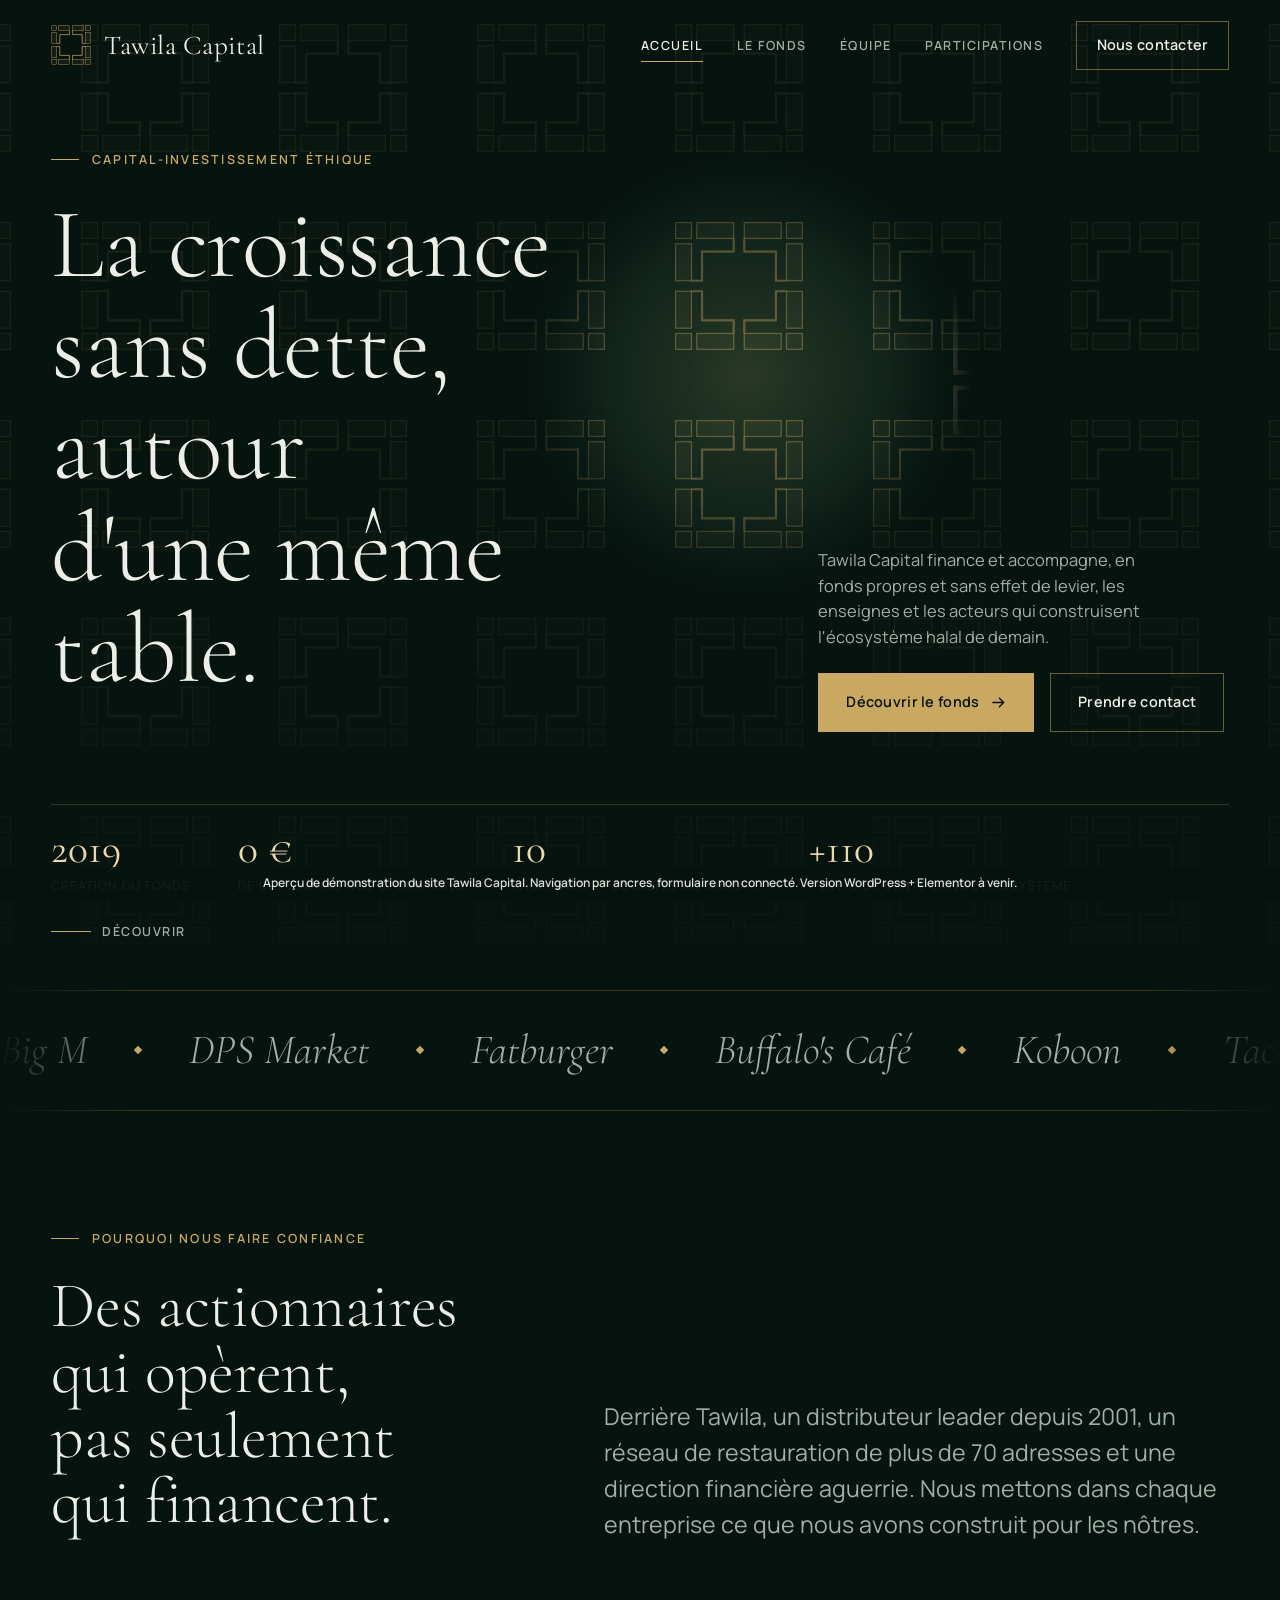
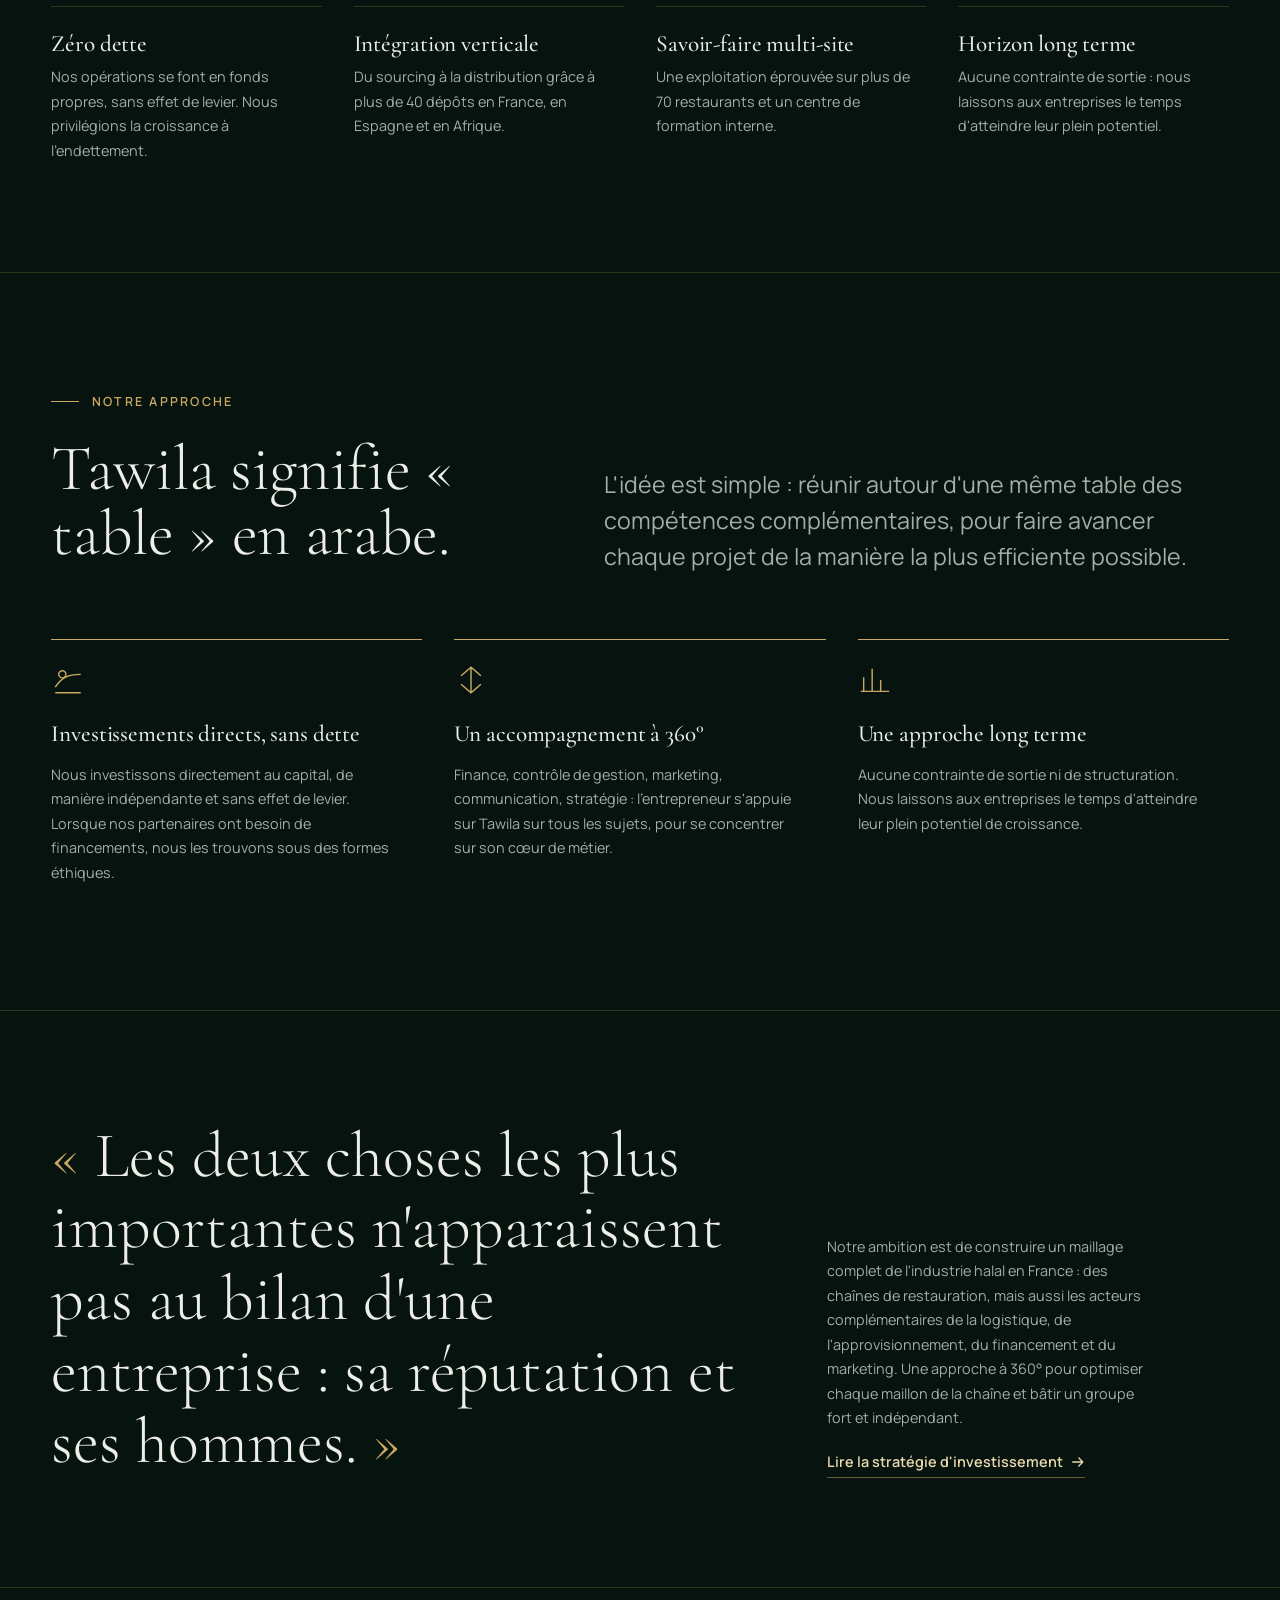
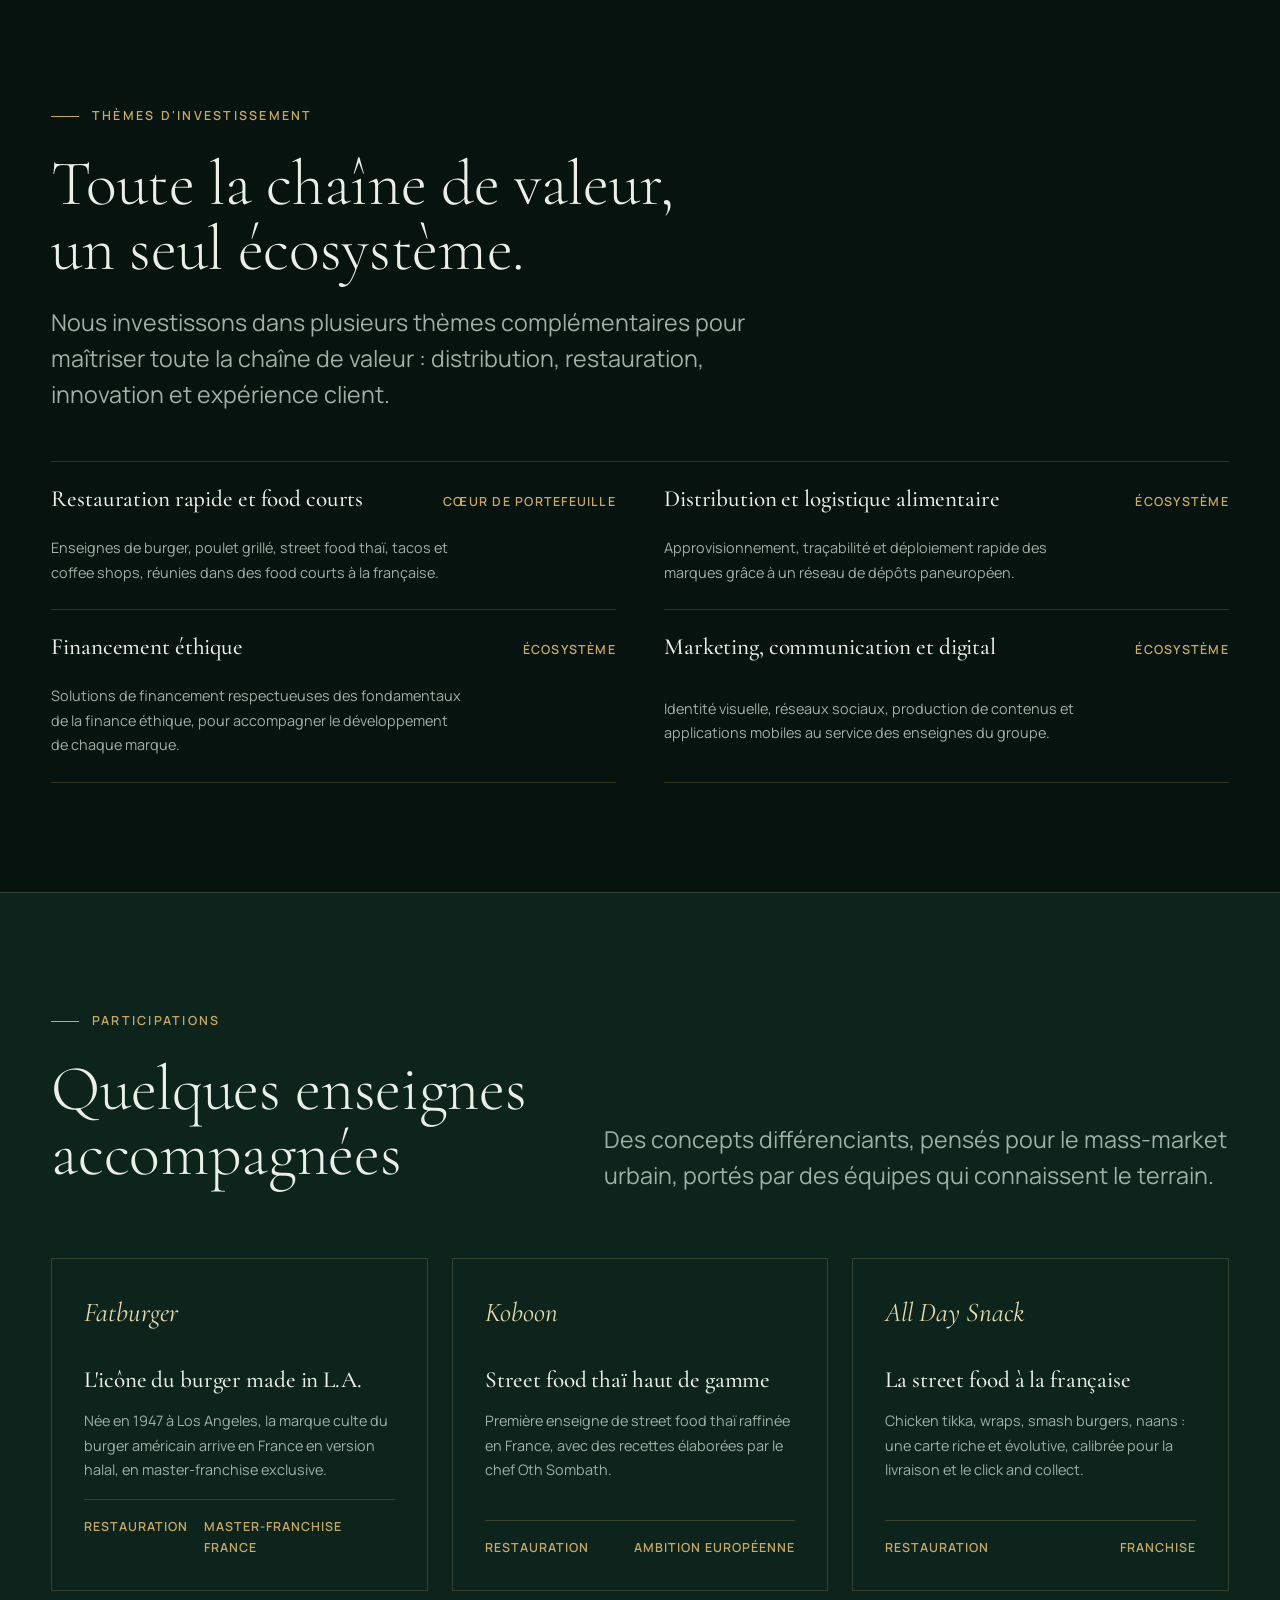
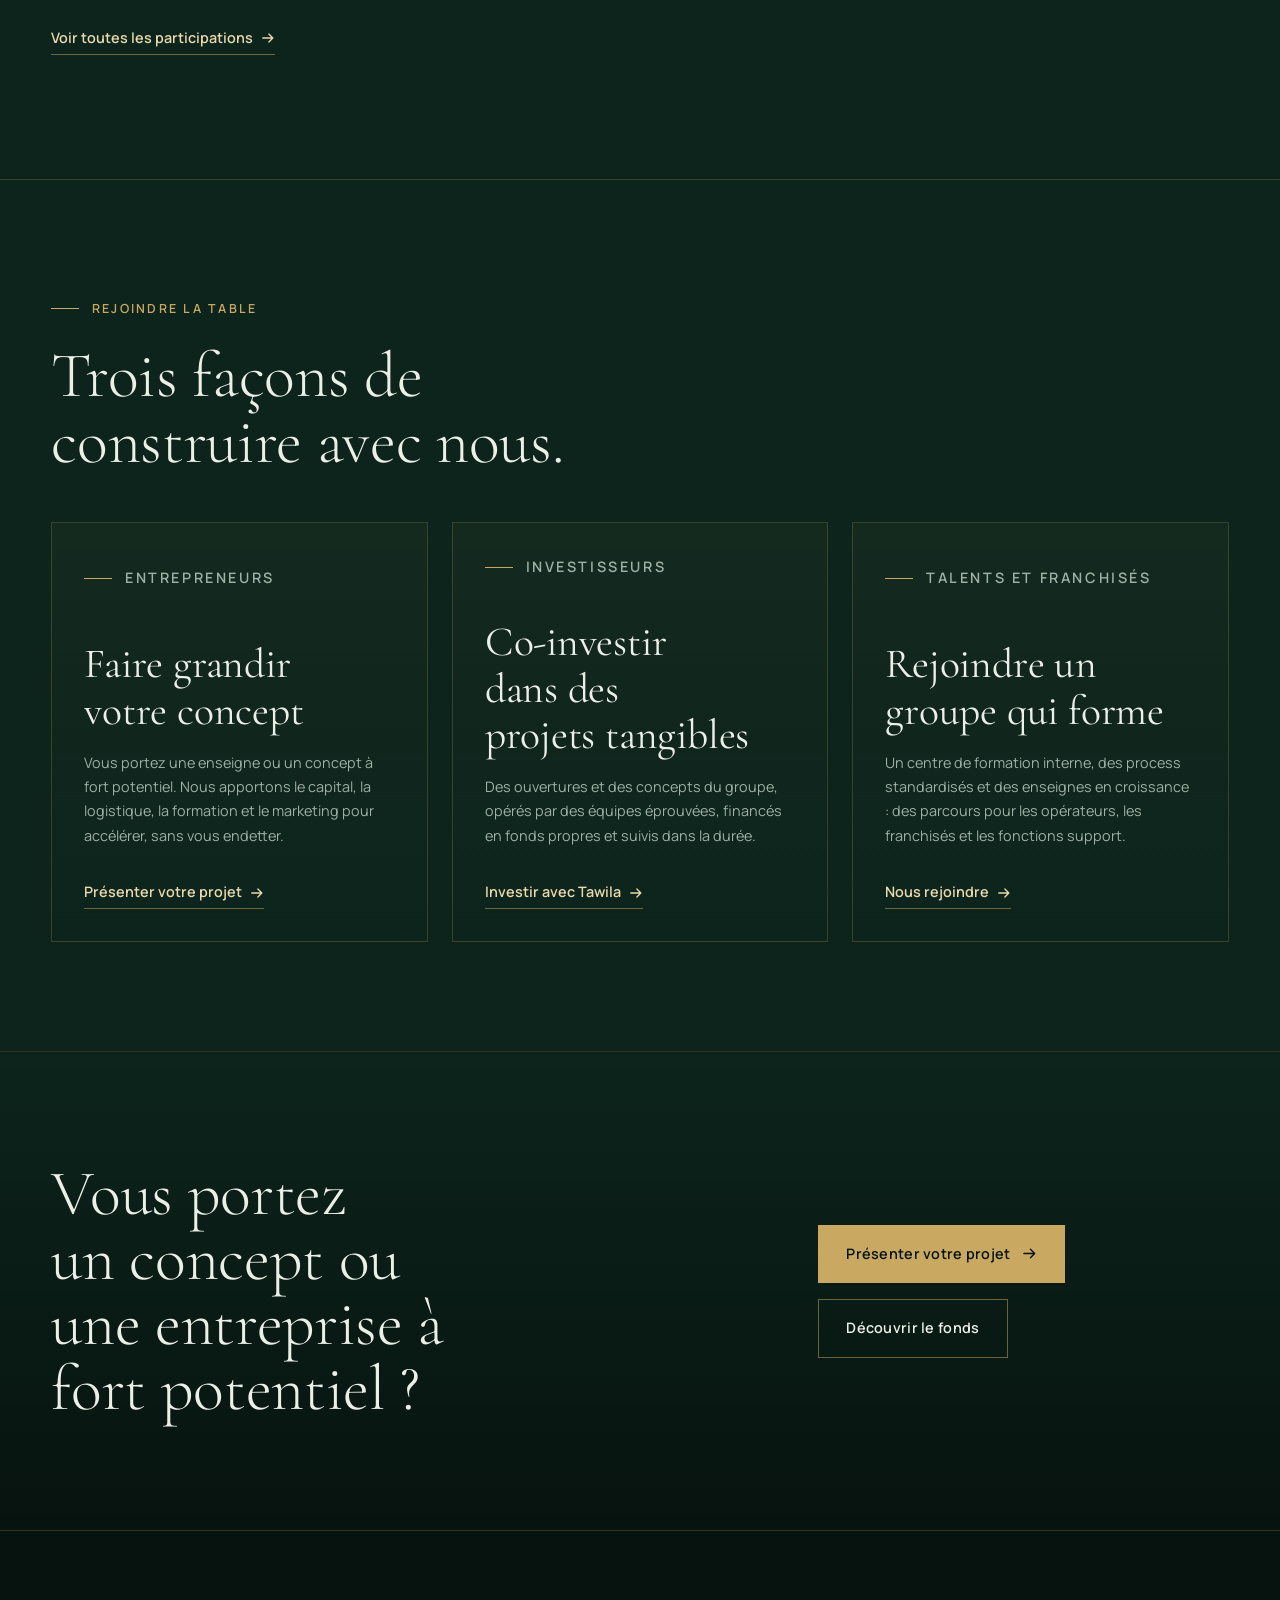
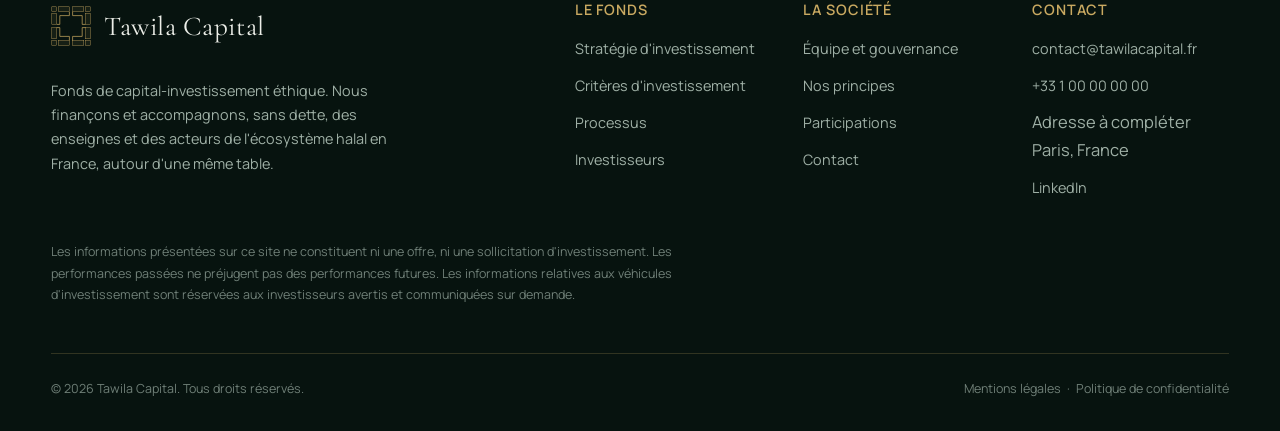
==== commit 52b00675: "Refonte : thème sombre vert nuit et or, héros plein écran avec projecteur, sections confiance et rej" ====
--- a/preview/tawila-preview.html
+++ b/preview/tawila-preview.html
@@ -8,415 +8,345 @@
   <link rel="icon" href="data:image/svg+xml;utf8,%3Csvg%20xmlns%3D%22http%3A%2F%2Fwww.w3.org%2F2000%2Fsvg%22%20viewBox%3D%220%200%20100%20100%22%3E%0A%20%20%3Crect%20width%3D%22100%22%20height%3D%22100%22%20rx%3D%2214%22%20fill%3D%22%230f4a35%22%2F%3E%0A%20%20%3Cg%20fill%3D%22none%22%20stroke%3D%22%23c4a24e%22%20stroke-width%3D%225%22%20stroke-linejoin%3D%22miter%22%3E%0A%20%20%20%20%3Cpath%20d%3D%22M44%2018v12H26v18H18%22%2F%3E%3Cpath%20d%3D%22M56%2018v12h18v18h8%22%2F%3E%3Cpath%20d%3D%22M44%2082V70H26V52H18%22%2F%3E%3Cpath%20d%3D%22M56%2082V70h18V52h8%22%2F%3E%0A%20%20%3C%2Fg%3E%0A%3C%2Fsvg%3E%0A" type="image/svg+xml">
   <link rel="preconnect" href="https://fonts.googleapis.com">
   <link rel="preconnect" href="https://fonts.gstatic.com" crossorigin>
-  <link rel="stylesheet" href="https://fonts.googleapis.com/css2?family=Instrument+Serif:ital@0;1&family=Manrope:wght@400;500;600;700&display=swap">
+  <link rel="stylesheet" href="https://fonts.googleapis.com/css2?family=Cormorant+Garamond:ital,wght@0,300;0,400;0,500;1,300;1,400&family=Manrope:wght@400;500;600;700&display=swap">
   <style>
 /* =========================================================
-   TAWILA — Feuille de style principale
-   Palette, typographie et composants.
-   Tout est piloté par les variables ci-dessous : modifiez
-   une couleur ou une police ici et le site entier suit.
+   TAWILA CAPITAL — Feuille de style principale (thème sombre)
+   Vert nuit, or, typographie Cormorant Garamond + Manrope.
+   Modifiez les variables ci-dessous : tout le site suit.
    ========================================================= */
 
 :root {
   /* Couleurs */
-  --encre: #0b2e22;       /* vert profond : fond sombre, textes forts */
-  --abysse: #0f4a35;      /* vert Tawila (logo) : bandes sombres */
-  --pierre: #d9dad3;      /* traits, bordures */
-  --brume: #f4f5f1;       /* fond clair principal */
-  --blanc: #ffffff;
-  --laiton: #c4a24e;      /* or Tawila (logo) : accent, avec parcimonie */
-  --laiton-fonce: #9a7c33;
-  --texte: #1f2f28;
-  --texte-doux: #5a6a62;
-  --texte-inverse: #e8ece8;
+  --nuit: #07130f;           /* fond principal */
+  --foret: #0c241c;          /* sections alternées, panneaux */
+  --mousse: #123529;         /* survols, bordures teintées */
+  --or: #c9a961;             /* accent principal */
+  --or-clair: #e9d9ad;       /* accent lumineux (chiffres, mots-clés) */
+  --or-sombre: #8f7433;
+  --ivoire: #eceee8;         /* texte principal */
+  --sauge: #9fb0a6;          /* texte secondaire */
+  --sauge-sombre: #6f7f77;
+  --trait: rgba(201, 169, 97, 0.22);   /* hairlines dorées */
+  --trait-fort: rgba(201, 169, 97, 0.5);
+  --voile: rgba(7, 19, 15, 0.72);
 
   /* Typographie */
-  --font-display: "Instrument Serif", "Iowan Old Style", "Palatino Linotype", Georgia, serif;
+  --font-display: "Cormorant Garamond", "Cormorant", "Iowan Old Style", Georgia, serif;
   --font-body: "Manrope", "Segoe UI", Helvetica, Arial, sans-serif;
 
-  /* Échelle typographique (fluide) */
-  --t-xs: 0.8125rem;
-  --t-sm: 0.9375rem;
-  --t-md: 1.0625rem;
-  --t-lg: clamp(1.25rem, 1.05rem + 0.6vw, 1.5rem);
-  --t-xl: clamp(1.75rem, 1.3rem + 1.6vw, 2.5rem);
-  --t-2xl: clamp(2.25rem, 1.5rem + 3vw, 3.75rem);
-  --t-3xl: clamp(2.75rem, 1.6rem + 5.2vw, 6rem);
-
-  /* Espacements */
-  --s-1: 0.5rem;
-  --s-2: 1rem;
-  --s-3: 1.5rem;
-  --s-4: 2rem;
-  --s-5: 3rem;
-  --s-6: 4.5rem;
-  --s-7: clamp(4.5rem, 6vw + 2rem, 8.5rem);
-
-  --container: 1180px;
-  --gutter: clamp(1.25rem, 4vw, 3rem);
-  --header-h: 88px;
-
+  --t-xs: 0.78rem;
+  --t-sm: 0.9rem;
+  --t-md: 1.03rem;
+  --t-lg: clamp(1.2rem, 1rem + 0.6vw, 1.45rem);
+  --t-xl: clamp(1.8rem, 1.4rem + 1.6vw, 2.6rem);
+  --t-2xl: clamp(2.4rem, 1.6rem + 3vw, 4rem);
+  --t-3xl: clamp(3rem, 1.4rem + 6vw, 6.8rem);
+
+  --s-1: 0.5rem; --s-2: 1rem; --s-3: 1.5rem; --s-4: 2rem; --s-5: 3rem; --s-6: 4.5rem;
+  --s-7: clamp(5rem, 6vw + 2rem, 9rem);
+
+  --container: 1240px;
+  --gutter: clamp(1.25rem, 4vw, 3.5rem);
+  --header-h: 92px;
   --ease-out: cubic-bezier(0.22, 1, 0.36, 1);
-  --dur: 900ms;
+  --dur: 1000ms;
 }
 
 /* ---------- Base ---------- */
 *, *::before, *::after { box-sizing: border-box; }
 html { scroll-behavior: smooth; -webkit-text-size-adjust: 100%; }
 body {
-  margin: 0;
-  font-family: var(--font-body);
-  font-size: var(--t-md);
-  line-height: 1.65;
-  color: var(--texte);
-  background: var(--brume);
-  -webkit-font-smoothing: antialiased;
+  margin: 0; font-family: var(--font-body); font-size: var(--t-md); line-height: 1.7;
+  color: var(--ivoire); background: var(--nuit); -webkit-font-smoothing: antialiased;
 }
 img, svg { display: block; max-width: 100%; }
 a { color: inherit; text-decoration: none; }
 p { margin: 0 0 var(--s-2); }
 ul, ol { margin: 0; padding: 0; list-style: none; }
 h1, h2, h3, h4 {
-  font-family: var(--font-display);
-  font-weight: 400;
-  line-height: 1.05;
-  letter-spacing: -0.01em;
+  font-family: var(--font-display); font-weight: 400; line-height: 1.02; letter-spacing: -0.005em;
+  margin: 0 0 var(--s-3); color: var(--ivoire); text-wrap: balance;
+}
+h1 { font-size: var(--t-3xl); font-weight: 300; }
+h2 { font-size: var(--t-2xl); font-weight: 300; }
+h3 { font-size: var(--t-xl); line-height: 1.12; }
+h4 { font-size: var(--t-sm); font-family: var(--font-body); font-weight: 600; letter-spacing: 0.06em; text-transform: uppercase; color: var(--or); }
+em, .italic { font-style: italic; }
+.lead { font-size: var(--t-lg); line-height: 1.55; color: var(--ivoire); max-width: 42ch; font-weight: 400; }
+.muted { color: var(--sauge); }
+.serif { font-family: var(--font-display); }
+.eyebrow {
+  display: inline-flex; align-items: center; gap: 0.8rem;
+  font-size: var(--t-xs); font-weight: 600; letter-spacing: 0.18em; text-transform: uppercase; color: var(--or);
   margin: 0 0 var(--s-3);
-  color: var(--encre);
 }
-h1 { font-size: var(--t-3xl); }
-h2 { font-size: var(--t-2xl); }
-h3 { font-size: var(--t-xl); line-height: 1.15; }
-h4 { font-size: var(--t-lg); font-family: var(--font-body); font-weight: 600; }
-.lead { font-size: var(--t-lg); line-height: 1.5; color: var(--texte); max-width: 40ch; }
-.muted { color: var(--texte-doux); }
-.serif { font-family: var(--font-display); }
-.italic { font-style: italic; }
-
-:focus-visible { outline: 2px solid var(--laiton); outline-offset: 3px; border-radius: 2px; }
-.skip-link {
-  position: absolute; left: var(--s-2); top: -100px;
-  background: var(--encre); color: #fff; padding: 0.6rem 1rem; z-index: 1000;
-}
+.eyebrow::before { content: ""; width: 28px; height: 1px; background: var(--or); }
+
+:focus-visible { outline: 1px solid var(--or); outline-offset: 4px; }
+.skip-link { position: absolute; left: var(--s-2); top: -100px; background: var(--or); color: var(--nuit); padding: 0.6rem 1rem; z-index: 1000; }
 .skip-link:focus { top: var(--s-2); }
-.visually-hidden {
-  position: absolute !important; width: 1px; height: 1px; overflow: hidden;
-  clip: rect(0 0 0 0); white-space: nowrap;
-}
+.visually-hidden { position: absolute !important; width: 1px; height: 1px; overflow: hidden; clip: rect(0 0 0 0); white-space: nowrap; }
 
 .container { width: min(100% - 2 * var(--gutter), var(--container)); margin-inline: auto; }
-.section { padding-block: var(--s-7); }
+.section { padding-block: var(--s-7); position: relative; }
 .section--tight { padding-block: var(--s-6); }
-.section--dark { background: var(--encre); color: var(--texte-inverse); }
-.section--dark h1, .section--dark h2, .section--dark h3 { color: #fff; }
-.section--dark .muted { color: #a9b3b8; }
-.section--abysse { background: var(--abysse); color: var(--texte-inverse); }
-.section--abysse h2, .section--abysse h3 { color: #fff; }
-.section--white { background: var(--blanc); }
+.section--white, .section--alt { background: var(--foret); }
+.section--dark { background: var(--nuit); }
+.section--abysse { background: linear-gradient(180deg, var(--foret), var(--nuit)); border-top: 1px solid var(--trait); }
+.section + .section { border-top: 1px solid var(--trait); }
+.section--abysse + .site-footer { border-top: 0; }
 
 .grid { display: grid; gap: var(--s-4); }
 .grid--2 { grid-template-columns: repeat(2, 1fr); }
 .grid--3 { grid-template-columns: repeat(3, 1fr); }
-.grid--4 { grid-template-columns: repeat(4, 1fr); }
 .grid--side { grid-template-columns: minmax(0, 4fr) minmax(0, 7fr); gap: var(--s-6); align-items: start; }
-@media (max-width: 900px) {
-  .grid--3, .grid--4 { grid-template-columns: repeat(2, 1fr); }
-  .grid--side { grid-template-columns: 1fr; gap: var(--s-4); }
-}
-@media (max-width: 600px) {
-  .grid--2, .grid--3, .grid--4 { grid-template-columns: 1fr; }
-}
-
-/* En-tête de section : titre + intro sur deux colonnes */
+@media (max-width: 900px) { .grid--3 { grid-template-columns: 1fr; } .grid--side { grid-template-columns: 1fr; gap: var(--s-4); } }
+@media (max-width: 600px) { .grid--2 { grid-template-columns: 1fr; } }
+
 .section-head { margin-bottom: var(--s-5); }
-.section-head h2 { max-width: 20ch; }
-.section-head .lead { max-width: 52ch; }
+.section-head h2 { max-width: 22ch; }
+.section-head .lead { max-width: 54ch; color: var(--sauge); }
 .section-head--split { display: grid; grid-template-columns: minmax(0, 5fr) minmax(0, 6fr); gap: var(--s-4); align-items: end; }
 @media (max-width: 900px) { .section-head--split { grid-template-columns: 1fr; } }
 
-/* ---------- Ligne d'horizon (motif signature) ---------- */
-.horizon { width: 100%; height: 1px; background: var(--pierre); position: relative; overflow: visible; }
-.horizon::after {
-  content: ""; position: absolute; inset: 0;
-  background: var(--laiton);
-  transform: scaleX(0); transform-origin: left center;
-  transition: transform 1400ms var(--ease-out);
+/* ---------- Ligne d'horizon (trait doré qui se dessine) ---------- */
+.horizon { width: 100%; height: 1px; background: var(--trait); position: relative; }
+.horizon::after { content: ""; position: absolute; inset: 0; background: var(--or); transform: scaleX(0); transform-origin: left center; transition: transform 1400ms var(--ease-out); }
+.is-visible .horizon::after, .horizon.is-visible::after { transform: scaleX(1); }
+
+/* ---------- Boutons et liens ---------- */
+.btn {
+  display: inline-flex; align-items: center; gap: 0.7rem; padding: 1rem 1.7rem;
+  font-weight: 600; font-size: var(--t-sm); letter-spacing: 0.02em;
+  border: 1px solid var(--trait-fort); color: var(--ivoire); background: transparent; border-radius: 0; cursor: pointer;
+  transition: background 350ms, color 350ms, border-color 350ms, box-shadow 350ms;
 }
-.is-visible .horizon::after, .horizon.is-visible::after { transform: scaleX(1); }
-.section--dark .horizon, .section--abysse .horizon { background: rgba(255,255,255,0.14); }
-
-/* ---------- Boutons ---------- */
-.btn {
-  display: inline-flex; align-items: center; gap: 0.6rem;
-  padding: 0.95rem 1.6rem;
-  font-weight: 600; font-size: var(--t-sm); letter-spacing: 0.01em;
-  border: 1px solid var(--encre); color: var(--encre); background: transparent;
-  border-radius: 2px; cursor: pointer;
-  transition: background 300ms, color 300ms, border-color 300ms, transform 300ms var(--ease-out);
-}
-.btn:hover { background: var(--encre); color: #fff; }
-.btn--solid { background: var(--encre); color: #fff; }
-.btn--solid:hover { background: var(--abysse); border-color: var(--abysse); }
-.btn--light { border-color: rgba(255,255,255,0.7); color: #fff; }
-.btn--light:hover { background: #fff; color: var(--encre); border-color: #fff; }
-.btn--light.btn--solid { background: #fff; color: var(--encre); }
-.btn--light.btn--solid:hover { background: var(--brume); }
-.btn svg { width: 16px; height: 16px; transition: transform 300ms var(--ease-out); }
-.btn:hover svg { transform: translateX(3px); }
-
-.link {
-  display: inline-flex; align-items: center; gap: 0.4rem;
-  font-weight: 600; font-size: var(--t-sm); color: var(--encre);
-  border-bottom: 1px solid var(--laiton); padding-bottom: 2px;
-  transition: border-color 300ms, color 300ms;
-}
-.link:hover { color: var(--laiton-fonce); border-color: transparent; }
+.btn:hover { border-color: var(--or); background: rgba(201, 169, 97, 0.08); }
+.btn--solid { background: var(--or); color: var(--nuit); border-color: var(--or); }
+.btn--solid:hover { background: var(--or-clair); border-color: var(--or-clair); box-shadow: 0 0 0 6px rgba(201, 169, 97, 0.12); }
+.btn--light { border-color: var(--trait-fort); color: var(--ivoire); }
+.btn--light.btn--solid { background: var(--or); color: var(--nuit); }
+.btn svg { width: 15px; height: 15px; transition: transform 350ms var(--ease-out); }
+.btn:hover svg { transform: translateX(4px); }
+
+.link { display: inline-flex; align-items: center; gap: 0.5rem; font-weight: 600; font-size: var(--t-sm); color: var(--or-clair); border-bottom: 1px solid var(--trait-fort); padding-bottom: 3px; transition: border-color 300ms, color 300ms; }
+.link:hover { color: var(--or); border-color: var(--or); }
 .link svg { width: 14px; height: 14px; flex: none; transition: transform 300ms var(--ease-out); }
 .link:hover svg { transform: translateX(3px); }
-.section--dark .link, .section--abysse .link { color: #fff; }
 
 /* ---------- En-tête ---------- */
-.site-header {
-  position: fixed; inset: 0 0 auto 0; z-index: 100;
-  height: var(--header-h);
-  display: flex; align-items: center;
-  transition: background 400ms, box-shadow 400ms, height 400ms;
-}
-.site-header.is-scrolled {
-  height: 70px;
-  background: rgba(244, 245, 241, 0.88);
-  backdrop-filter: saturate(160%) blur(12px);
-  -webkit-backdrop-filter: saturate(160%) blur(12px);
-  box-shadow: 0 1px 0 rgba(14, 27, 37, 0.08);
-}
+.site-header { position: fixed; inset: 0 0 auto 0; z-index: 100; height: var(--header-h); display: flex; align-items: center; transition: background 450ms, height 450ms, border-color 450ms; border-bottom: 1px solid transparent; }
+.site-header.is-scrolled { height: 72px; background: var(--voile); backdrop-filter: saturate(140%) blur(14px); -webkit-backdrop-filter: saturate(140%) blur(14px); border-color: var(--trait); }
 .site-header .container { display: flex; align-items: center; justify-content: space-between; gap: var(--s-4); }
-.brand { display: inline-flex; align-items: center; gap: 0.7rem; }
-.brand__mark { width: 38px; height: 38px; flex: none; }
-.brand__name {
-  font-family: var(--font-display); font-size: 1.6rem; letter-spacing: 0.01em; color: var(--abysse);
-  transform: translateY(1px); white-space: nowrap;
-}
-.brand__mark .b { fill: var(--abysse); stroke: var(--laiton); stroke-width: 0.9; }
-.brand__mark .g { fill: none; stroke: var(--laiton); stroke-width: 1.6; }
-.site-header--dark:not(.is-scrolled) .brand__mark .b { fill: rgba(255,255,255,0.08); }
-.site-footer .brand__mark .b { fill: rgba(255,255,255,0.06); }
-.site-header--dark:not(.is-scrolled) .brand__name { color: #fff; }
-.site-header--dark:not(.is-scrolled) .nav a { color: #fff; }
-.site-header--dark:not(.is-scrolled) .nav a::after { background: #fff; }
-.site-header--dark:not(.is-scrolled) .nav .btn { border-color: rgba(255,255,255,0.7); color: #fff; }
-.site-header--dark:not(.is-scrolled) .nav .btn:hover { background: #fff; color: var(--encre); }
-.site-header--dark:not(.is-scrolled) .nav-toggle span { background: #fff; }
-
-.nav { display: flex; align-items: center; gap: clamp(1.2rem, 2.4vw, 2.4rem); }
-.nav a { font-size: var(--t-sm); font-weight: 600; color: var(--encre); position: relative; padding-block: 0.3rem; }
-.nav a:not(.btn)::after {
-  content: ""; position: absolute; left: 0; right: 0; bottom: 0; height: 1px;
-  background: var(--encre); transform: scaleX(0); transform-origin: right;
-  transition: transform 350ms var(--ease-out);
-}
+.brand { display: inline-flex; align-items: center; gap: 0.8rem; }
+.brand__mark { width: 40px; height: 40px; flex: none; }
+.brand__mark .b { fill: rgba(201, 169, 97, 0.08); stroke: var(--or); stroke-width: 1; }
+.brand__mark .g { fill: none; stroke: var(--or); stroke-width: 1.8; }
+.brand__name { font-family: var(--font-display); font-size: 1.7rem; font-weight: 400; letter-spacing: 0.02em; color: var(--ivoire); white-space: nowrap; transform: translateY(1px); }
+
+.nav { display: flex; align-items: center; gap: clamp(1.2rem, 2.6vw, 2.6rem); }
+.nav a { font-size: var(--t-xs); font-weight: 600; letter-spacing: 0.12em; text-transform: uppercase; color: var(--sauge); position: relative; padding-block: 0.4rem; transition: color 300ms; }
+.nav a:hover, .nav a[aria-current="page"] { color: var(--ivoire); }
+.nav a:not(.btn)::after { content: ""; position: absolute; left: 0; right: 0; bottom: 0; height: 1px; background: var(--or); transform: scaleX(0); transform-origin: right; transition: transform 400ms var(--ease-out); }
 .nav a:not(.btn):hover::after, .nav a[aria-current="page"]::after { transform: scaleX(1); transform-origin: left; }
-.nav .btn { padding: 0.65rem 1.15rem; }
-
-.nav-toggle {
-  display: none; width: 44px; height: 44px; border: 0; background: transparent; cursor: pointer;
-  flex-direction: column; justify-content: center; align-items: center; gap: 6px; padding: 0;
-}
-.nav-toggle span { width: 24px; height: 1.5px; background: var(--encre); transition: transform 300ms, opacity 300ms; }
-.nav-toggle[aria-expanded="true"] span:nth-child(1) { transform: translateY(7.5px) rotate(45deg); }
+.nav .btn { padding: 0.7rem 1.2rem; text-transform: none; letter-spacing: 0.02em; font-size: var(--t-sm); color: var(--ivoire); }
+
+.nav-toggle { display: none; width: 44px; height: 44px; border: 0; background: transparent; cursor: pointer; flex-direction: column; justify-content: center; align-items: center; gap: 6px; padding: 0; }
+.nav-toggle span { width: 24px; height: 1px; background: var(--ivoire); transition: transform 300ms, opacity 300ms; }
+.nav-toggle[aria-expanded="true"] span:nth-child(1) { transform: translateY(7px) rotate(45deg); }
 .nav-toggle[aria-expanded="true"] span:nth-child(2) { opacity: 0; }
-.nav-toggle[aria-expanded="true"] span:nth-child(3) { transform: translateY(-7.5px) rotate(-45deg); }
+.nav-toggle[aria-expanded="true"] span:nth-child(3) { transform: translateY(-7px) rotate(-45deg); }
 
 @media (max-width: 900px) {
   .nav-toggle { display: flex; }
-  .nav {
-    position: fixed; inset: var(--header-h) 0 0 0; background: var(--brume);
-    flex-direction: column; align-items: flex-start; justify-content: flex-start;
-    padding: var(--s-4) var(--gutter); gap: var(--s-3);
-    transform: translateY(-8px); opacity: 0; visibility: hidden; pointer-events: none;
-    transition: opacity 300ms, transform 300ms var(--ease-out), visibility 0s 300ms;
-  }
+  .nav { position: fixed; inset: var(--header-h) 0 0 0; background: var(--nuit); flex-direction: column; align-items: flex-start; justify-content: flex-start; padding: var(--s-4) var(--gutter); gap: var(--s-3); border-top: 1px solid var(--trait);
+    transform: translateY(-8px); opacity: 0; visibility: hidden; pointer-events: none; transition: opacity 300ms, transform 300ms var(--ease-out), visibility 0s 300ms; }
   .nav.is-open { transform: none; opacity: 1; visibility: visible; pointer-events: auto; transition-delay: 0s; }
-  .nav a { font-size: var(--t-xl); font-family: var(--font-display); font-weight: 400; color: var(--encre) !important; }
-  .nav .btn { font-family: var(--font-body); font-size: var(--t-sm); font-weight: 600; margin-top: var(--s-2); color: var(--encre) !important; border-color: var(--encre) !important; }
-  .site-header.is-open { background: var(--brume); }
-  .site-header.is-open .brand__name { color: var(--encre); }
-  .site-header.is-open .brand__mark .b { fill: var(--abysse); }
-  .site-header.is-open .nav-toggle span { background: var(--encre); }
+  .nav a { font-size: var(--t-2xl); font-family: var(--font-display); font-weight: 300; text-transform: none; letter-spacing: 0; color: var(--ivoire); }
+  .nav .btn { font-family: var(--font-body); font-size: var(--t-sm); font-weight: 600; margin-top: var(--s-2); }
+  .site-header.is-open { background: var(--nuit); }
   body.nav-locked { overflow: hidden; }
 }
 
-/* ---------- Héros (accueil) ---------- */
-.hero {
-  position: relative; min-height: 100svh; display: flex; flex-direction: column; justify-content: flex-end;
-  padding-top: calc(var(--header-h) + var(--s-5)); padding-bottom: var(--s-6);
-  overflow: hidden;
+/* ---------- Héros plein écran avec projecteur ---------- */
+.hero { position: relative; min-height: 100svh; display: flex; flex-direction: column; justify-content: flex-end; padding-top: calc(var(--header-h) + var(--s-5)); padding-bottom: var(--s-5); overflow: hidden; background: var(--nuit); isolation: isolate; }
+.hero__layer { position: absolute; inset: 0; z-index: -1; pointer-events: none; }
+.hero__layer svg { width: 100%; height: 100%; }
+.hero__layer--base { opacity: 1; }
+.hero__layer--base::after { content: ""; position: absolute; inset: 0; background: linear-gradient(180deg, rgba(7,19,15,0.2) 0%, rgba(7,19,15,0) 40%, rgba(7,19,15,0.85) 100%); }
+.hero__layer--reveal {
+  --mx: 70%; --my: 40%; --r: 300px;
+  background: radial-gradient(circle var(--r) at var(--mx) var(--my), rgba(201, 169, 97, 0.16), rgba(201, 169, 97, 0) 70%), var(--foret);
+  -webkit-mask-image: radial-gradient(circle var(--r) at var(--mx) var(--my), #000 0%, rgba(0,0,0,0.75) 45%, transparent 75%);
+          mask-image: radial-gradient(circle var(--r) at var(--mx) var(--my), #000 0%, rgba(0,0,0,0.75) 45%, transparent 75%);
+  opacity: 0; transition: opacity 1600ms ease 600ms;
 }
-.hero__inner { display: grid; grid-template-columns: minmax(0, 8fr) minmax(0, 4fr); gap: var(--s-5); align-items: end; }
-@media (max-width: 900px) { .hero__inner { grid-template-columns: 1fr; } }
-.hero h1 { max-width: 15ch; margin-bottom: var(--s-4); }
-.hero h1 .line { display: block; overflow: hidden; }
-.hero h1 .line > span { display: block; transform: translateY(110%); transition: transform 1100ms var(--ease-out); }
+.hero.is-ready .hero__layer--reveal { opacity: 1; }
+.hero__content { position: relative; }
+.hero__content .eyebrow { opacity: 0; transform: translateY(10px); transition: opacity 900ms var(--ease-out) 200ms, transform 900ms var(--ease-out) 200ms; }
+.hero h1 { max-width: 13ch; margin-bottom: var(--s-4); }
+.hero h1 .line { display: block; overflow: hidden; padding-bottom: 0.06em; margin-bottom: -0.06em; }
+.hero h1 .line > span { display: block; transform: translateY(110%); transition: transform 1300ms var(--ease-out); }
 .hero.is-ready h1 .line > span { transform: none; }
-.hero.is-ready h1 .line:nth-child(2) > span { transition-delay: 90ms; }
-.hero.is-ready h1 .line:nth-child(3) > span { transition-delay: 180ms; }
-.hero__aside { opacity: 0; transform: translateY(14px); transition: opacity 900ms var(--ease-out) 500ms, transform 900ms var(--ease-out) 500ms; }
+.hero.is-ready h1 .line:nth-child(2) > span { transition-delay: 100ms; }
+.hero.is-ready h1 .line:nth-child(3) > span { transition-delay: 200ms; }
+.hero.is-ready .hero__content .eyebrow { opacity: 1; transform: none; }
+.hero__grid { display: grid; grid-template-columns: minmax(0, 7fr) minmax(0, 4fr); gap: var(--s-5); align-items: end; }
+@media (max-width: 900px) { .hero__grid { grid-template-columns: 1fr; gap: var(--s-4); } }
+.hero__aside { opacity: 0; transform: translateY(14px); transition: opacity 1000ms var(--ease-out) 700ms, transform 1000ms var(--ease-out) 700ms; }
 .hero.is-ready .hero__aside { opacity: 1; transform: none; }
-.hero__aside p { max-width: 36ch; }
+.hero__aside .lead { color: var(--sauge); max-width: 36ch; font-size: var(--t-md); }
 .hero__actions { display: flex; flex-wrap: wrap; gap: var(--s-2); margin-top: var(--s-3); }
-
-.hero__sky {
-  position: absolute; inset: 0; z-index: -1;
-  background:
-    radial-gradient(120% 70% at 80% 100%, rgba(196, 162, 78, 0.16) 0%, rgba(196, 162, 78, 0) 60%),
-    linear-gradient(180deg, #f7f8f4 0%, var(--brume) 100%);
-}
-.hero__horizon { position: absolute; left: 0; right: 0; bottom: 0; width: 100%; height: auto; z-index: -1; pointer-events: none; }
-.hero__horizon path { fill: none; stroke: var(--laiton); stroke-width: 1.2; stroke-linecap: round;
-  stroke-dasharray: 2000; stroke-dashoffset: 2000; transition: stroke-dashoffset 2600ms var(--ease-out) 200ms; }
-.hero__horizon .sun { fill: none; stroke: var(--laiton); stroke-width: 1.2; opacity: 0; transform: translateY(12px);
-  transition: opacity 1200ms 1600ms, transform 1600ms var(--ease-out) 1600ms; }
-.hero.is-ready .hero__horizon path { stroke-dashoffset: 0; }
-.hero.is-ready .hero__horizon .sun { opacity: 1; transform: none; }
-
-.scroll-cue {
-  display: inline-flex; align-items: center; gap: 0.6rem; font-size: var(--t-xs); font-weight: 600; letter-spacing: 0.04em; color: var(--texte-doux);
-  margin-top: var(--s-5);
-}
-.scroll-cue i { width: 40px; height: 1px; background: var(--laiton); display: block; animation: cue 2.4s var(--ease-out) infinite; transform-origin: left; }
-@keyframes cue { 0% { transform: scaleX(0); } 50% { transform: scaleX(1); } 100% { transform: scaleX(0); transform-origin: right; } }
+.hero__foot { margin-top: var(--s-6); padding-top: var(--s-3); border-top: 1px solid var(--trait); display: flex; flex-wrap: wrap; justify-content: space-between; align-items: center; gap: var(--s-3);
+  opacity: 0; transition: opacity 1200ms ease 1200ms; }
+.hero.is-ready .hero__foot { opacity: 1; }
+.hero__facts { display: flex; flex-wrap: wrap; gap: var(--s-4) var(--s-5); }
+.hero__facts li { font-size: var(--t-xs); letter-spacing: 0.08em; text-transform: uppercase; color: var(--sauge); }
+.hero__facts strong { display: block; font-family: var(--font-display); font-size: var(--t-xl); font-weight: 400; letter-spacing: 0; text-transform: none; color: var(--or-clair); line-height: 1; margin-bottom: 0.3rem; }
+.scroll-cue { display: inline-flex; align-items: center; gap: 0.7rem; font-size: var(--t-xs); font-weight: 600; letter-spacing: 0.12em; text-transform: uppercase; color: var(--sauge); }
+.scroll-cue i { width: 40px; height: 1px; background: var(--or); display: block; animation: cue 2.6s var(--ease-out) infinite; transform-origin: left; }
+@keyframes cue { 0% { transform: scaleX(0); transform-origin: left; } 50% { transform: scaleX(1); transform-origin: left; } 51% { transform-origin: right; } 100% { transform: scaleX(0); transform-origin: right; } }
 
 /* ---------- Bandeau de page (pages intérieures) ---------- */
-.page-hero { padding-top: calc(var(--header-h) + var(--s-6)); padding-bottom: var(--s-6); position: relative; overflow: hidden; }
+.page-hero { padding-top: calc(var(--header-h) + var(--s-6)); padding-bottom: var(--s-6); position: relative; overflow: hidden; background: var(--nuit); }
+.page-hero::before { content: ""; position: absolute; inset: 0; background: radial-gradient(60% 80% at 85% 10%, rgba(201, 169, 97, 0.10), rgba(201, 169, 97, 0) 60%); pointer-events: none; }
+.page-hero .container { position: relative; }
 .page-hero h1 { max-width: 16ch; }
-.page-hero .lead { margin-top: var(--s-2); }
-.page-hero--dark { background: var(--encre); color: var(--texte-inverse); }
-.page-hero--dark h1 { color: #fff; }
-.page-hero--dark .lead { color: #c8d0d3; }
-.page-hero__horizon { position: absolute; left: 0; right: 0; bottom: 0; width: 100%; height: auto; pointer-events: none; opacity: 0.9; }
-.page-hero__horizon path { fill: none; stroke: var(--laiton); stroke-width: 1; stroke-dasharray: 2000; stroke-dashoffset: 2000; transition: stroke-dashoffset 2400ms var(--ease-out) 150ms; }
+.page-hero .lead { margin-top: var(--s-2); color: var(--sauge); }
+.page-hero__horizon { position: absolute; left: 0; right: 0; bottom: 0; width: 100%; height: auto; pointer-events: none; }
+.page-hero__horizon path { fill: none; stroke: var(--or); stroke-width: 1; opacity: 0.7; stroke-dasharray: 2000; stroke-dashoffset: 2000; transition: stroke-dashoffset 2400ms var(--ease-out) 150ms; }
 .page-hero.is-ready .page-hero__horizon path { stroke-dashoffset: 0; }
-.breadcrumb { display: flex; flex-wrap: wrap; gap: 0.5rem; font-size: var(--t-xs); font-weight: 600; margin-bottom: var(--s-3); color: var(--texte-doux); }
-.breadcrumb li + li::before { content: "/"; margin-right: 0.5rem; opacity: 0.5; }
-.page-hero--dark .breadcrumb { color: #a9b3b8; }
-.breadcrumb a:hover { color: var(--laiton); }
+.breadcrumb { display: flex; flex-wrap: wrap; gap: 0.6rem; font-size: var(--t-xs); font-weight: 600; letter-spacing: 0.1em; text-transform: uppercase; margin-bottom: var(--s-4); color: var(--sauge-sombre); }
+.breadcrumb li + li::before { content: "/"; margin-right: 0.6rem; opacity: 0.5; }
+.breadcrumb a:hover { color: var(--or); }
 
 /* ---------- Chiffres clés ---------- */
-.stats { display: grid; grid-template-columns: repeat(4, 1fr); gap: 0; border-top: 1px solid var(--pierre); }
-.stats > li { padding: var(--s-4) var(--s-3) var(--s-4) 0; border-bottom: 1px solid var(--pierre); }
-.stats > li + li { border-left: 1px solid var(--pierre); padding-left: var(--s-3); }
-.stat__value { font-family: var(--font-display); font-size: var(--t-2xl); line-height: 1; color: var(--encre); display: flex; align-items: baseline; gap: 0.15em; }
-.stat__value small { font-size: 0.5em; color: var(--laiton-fonce); font-family: var(--font-display); }
-.stat__label { margin-top: var(--s-1); font-size: var(--t-sm); color: var(--texte-doux); max-width: 22ch; }
+.stats { display: grid; grid-template-columns: repeat(4, 1fr); border-top: 1px solid var(--trait); }
+.stats > li { padding: var(--s-4) var(--s-3) var(--s-4) 0; border-bottom: 1px solid var(--trait); }
+.stats > li + li { border-left: 1px solid var(--trait); padding-left: var(--s-3); }
+.stat__value { font-family: var(--font-display); font-size: var(--t-2xl); font-weight: 300; line-height: 1; color: var(--or-clair); display: flex; align-items: baseline; gap: 0.12em; font-variant-numeric: tabular-nums; }
+.stat__value small { font-size: 0.42em; color: var(--or); font-family: var(--font-body); font-weight: 600; letter-spacing: 0.06em; }
+.stat__label { margin-top: var(--s-2); font-size: var(--t-sm); color: var(--sauge); max-width: 24ch; line-height: 1.5; }
 @media (max-width: 900px) { .stats { grid-template-columns: repeat(2, 1fr); } .stats > li:nth-child(3) { border-left: 0; padding-left: 0; } }
 @media (max-width: 480px) { .stats { grid-template-columns: 1fr; } .stats > li + li { border-left: 0; padding-left: 0; } }
-.section--dark .stats, .section--dark .stats > li, .section--dark .stats > li + li { border-color: rgba(255,255,255,0.14); }
-.section--dark .stat__value { color: #fff; }
-.section--dark .stat__label { color: #a9b3b8; }
-
-/* ---------- Colonnes éditoriales (approche, critères) ---------- */
+
+/* ---------- Colonnes éditoriales ---------- */
 .pillars { display: grid; grid-template-columns: repeat(3, 1fr); gap: var(--s-5) var(--s-4); }
 @media (max-width: 900px) { .pillars { grid-template-columns: 1fr; gap: var(--s-4); } }
 .pillar { padding-top: var(--s-3); position: relative; }
 .pillar .horizon { position: absolute; top: 0; left: 0; }
-.pillar h3 { margin-bottom: var(--s-2); }
-.pillar p { color: var(--texte-doux); max-width: 38ch; }
-.pillar__icon { width: 36px; height: 36px; margin-bottom: var(--s-3); color: var(--laiton); }
-.pillar__icon svg { width: 100%; height: 100%; stroke: currentColor; fill: none; stroke-width: 1.2; }
-
-/* ---------- Processus (étapes, séquence réelle) ---------- */
-.steps { counter-reset: step; display: grid; gap: 0; border-top: 1px solid var(--pierre); }
-.step { display: grid; grid-template-columns: 5rem minmax(0, 4fr) minmax(0, 7fr); gap: var(--s-3); padding: var(--s-4) 0; border-bottom: 1px solid var(--pierre); align-items: start; }
-.step::before { counter-increment: step; content: counter(step, decimal-leading-zero); font-family: var(--font-display); font-size: var(--t-xl); color: var(--laiton); line-height: 1; }
-.step h3 { font-size: var(--t-lg); margin: 0; }
-.step p { margin: 0; color: var(--texte-doux); }
+.pillar h3 { margin-bottom: var(--s-2); font-size: var(--t-lg); font-weight: 500; }
+.pillar p { color: var(--sauge); max-width: 38ch; font-size: var(--t-sm); }
+.pillar__icon { width: 34px; height: 34px; margin-bottom: var(--s-3); color: var(--or); }
+.pillar__icon svg { width: 100%; height: 100%; stroke: currentColor; fill: none; stroke-width: 1; }
+
+/* ---------- Processus ---------- */
+.steps { counter-reset: step; border-top: 1px solid var(--trait); }
+.step { display: grid; grid-template-columns: 5rem minmax(0, 4fr) minmax(0, 7fr); gap: var(--s-3); padding: var(--s-4) 0; border-bottom: 1px solid var(--trait); align-items: start; }
+.step::before { counter-increment: step; content: counter(step, decimal-leading-zero); font-family: var(--font-display); font-size: var(--t-xl); font-weight: 300; color: var(--or); line-height: 1; }
+.step h3 { font-size: var(--t-lg); font-weight: 500; margin: 0; }
+.step p { margin: 0; color: var(--sauge); font-size: var(--t-sm); }
 @media (max-width: 800px) { .step { grid-template-columns: 3.5rem 1fr; } .step p { grid-column: 2; } }
 
-/* ---------- Feuille de route ---------- */
-.roadmap { display: grid; grid-template-columns: repeat(3, 1fr); gap: var(--s-4); border-top: 1px solid var(--pierre); }
+/* ---------- Feuille de route / principes ---------- */
+.roadmap { display: grid; grid-template-columns: repeat(3, 1fr); gap: var(--s-4); border-top: 1px solid var(--trait); }
 @media (max-width: 800px) { .roadmap { grid-template-columns: 1fr; } }
 .roadmap li { padding-top: var(--s-3); position: relative; }
-.roadmap li::before { content: ""; position: absolute; top: -1px; left: 0; width: 48px; height: 1px; background: var(--laiton); }
-.roadmap__year { font-family: var(--font-display); font-size: var(--t-xl); color: var(--abysse); line-height: 1; margin-bottom: var(--s-2); }
-.roadmap p { color: var(--texte-doux); font-size: var(--t-sm); max-width: 34ch; margin: 0; }
-
-/* ---------- Principes (liste éditoriale) ---------- */
-.principles { border-top: 1px solid var(--pierre); }
-.principles li { display: grid; grid-template-columns: minmax(0, 4fr) minmax(0, 7fr); gap: var(--s-3); padding: var(--s-3) 0; border-bottom: 1px solid var(--pierre); }
+.roadmap li::before { content: ""; position: absolute; top: -1px; left: 0; width: 48px; height: 1px; background: var(--or); }
+.roadmap__year { font-family: var(--font-display); font-size: var(--t-xl); font-weight: 300; color: var(--or-clair); line-height: 1; margin-bottom: var(--s-2); }
+.roadmap p { color: var(--sauge); font-size: var(--t-sm); max-width: 34ch; margin: 0; }
+.principles { border-top: 1px solid var(--trait); }
+.principles li { display: grid; grid-template-columns: minmax(0, 4fr) minmax(0, 7fr); gap: var(--s-3); padding: var(--s-3) 0; border-bottom: 1px solid var(--trait); }
 @media (max-width: 800px) { .principles li { grid-template-columns: 1fr; gap: var(--s-1); } }
-.principles h3 { font-size: var(--t-lg); margin: 0; }
-.principles p { margin: 0; color: var(--texte-doux); max-width: 56ch; }
-.section--dark .principles, .section--dark .principles li { border-color: rgba(255,255,255,0.14); }
-.section--dark .principles p { color: #b3bfb8; }
+.principles h3 { font-size: var(--t-lg); font-weight: 500; margin: 0; }
+.principles p { margin: 0; color: var(--sauge); max-width: 58ch; font-size: var(--t-sm); }
 
 /* ---------- Citation / thèse ---------- */
-.quote { font-family: var(--font-display); font-size: var(--t-2xl); line-height: 1.15; max-width: 26ch; color: #fff; margin: 0; }
-.quote + p { margin-top: var(--s-4); }
+.quote { font-family: var(--font-display); font-size: var(--t-2xl); font-weight: 300; line-height: 1.12; max-width: 24ch; color: var(--ivoire); margin: 0; }
+.quote::before { content: "«\00a0"; color: var(--or); }
+.quote::after { content: "\00a0»"; color: var(--or); }
 .thesis { display: grid; grid-template-columns: minmax(0, 7fr) minmax(0, 4fr); gap: var(--s-6); align-items: end; }
 @media (max-width: 900px) { .thesis { grid-template-columns: 1fr; gap: var(--s-4); } }
-.thesis__aside p { color: #b9c2c6; max-width: 34ch; }
+.thesis__aside p { color: var(--sauge); max-width: 36ch; font-size: var(--t-sm); }
 
 /* ---------- Secteurs ---------- */
-.sectors { display: grid; grid-template-columns: repeat(2, 1fr); gap: 0 var(--s-5); border-top: 1px solid var(--pierre); }
+.sectors { display: grid; grid-template-columns: repeat(2, 1fr); gap: 0 var(--s-5); border-top: 1px solid var(--trait); }
 @media (max-width: 700px) { .sectors { grid-template-columns: 1fr; } }
-.sector { display: grid; grid-template-columns: minmax(0, 1fr) auto; gap: var(--s-3); align-items: baseline; padding: var(--s-3) 0; border-bottom: 1px solid var(--pierre); }
-.sector h3 { font-size: var(--t-lg); margin: 0; }
-.sector p { grid-column: 1 / -1; margin: 0; color: var(--texte-doux); font-size: var(--t-sm); max-width: 44ch; }
-.sector__tag { font-size: var(--t-xs); font-weight: 600; color: var(--laiton-fonce); white-space: nowrap; }
+.sector { display: grid; grid-template-columns: minmax(0, 1fr) auto; gap: var(--s-3); align-items: baseline; padding: var(--s-3) 0; border-bottom: 1px solid var(--trait); }
+.sector h3 { font-size: var(--t-lg); font-weight: 500; margin: 0; }
+.sector p { grid-column: 1 / -1; margin: 0; color: var(--sauge); font-size: var(--t-sm); max-width: 46ch; }
+.sector__tag { font-size: var(--t-xs); font-weight: 600; letter-spacing: 0.1em; text-transform: uppercase; color: var(--or); white-space: nowrap; }
+
+/* ---------- Écosystème (bandeau de marques) ---------- */
+.ecosystem { overflow: hidden; border-top: 1px solid var(--trait); border-bottom: 1px solid var(--trait); padding: var(--s-3) 0; -webkit-mask-image: linear-gradient(90deg, transparent, #000 10%, #000 90%, transparent); mask-image: linear-gradient(90deg, transparent, #000 10%, #000 90%, transparent); }
+.ecosystem__track { display: flex; width: max-content; gap: var(--s-5); animation: marquee 48s linear infinite; }
+.ecosystem:hover .ecosystem__track { animation-play-state: paused; }
+.ecosystem__track li { font-family: var(--font-display); font-size: var(--t-xl); font-weight: 300; font-style: italic; color: var(--sauge); white-space: nowrap; display: flex; align-items: center; gap: var(--s-5); }
+.ecosystem__track li::after { content: ""; width: 6px; height: 6px; background: var(--or); transform: rotate(45deg); flex: none; }
+@keyframes marquee { from { transform: translateX(0); } to { transform: translateX(-50%); } }
+
+/* ---------- Rejoindre la table ---------- */
+.join { display: grid; grid-template-columns: repeat(3, 1fr); gap: var(--s-3); }
+@media (max-width: 900px) { .join { grid-template-columns: 1fr; } }
+.join__card { display: flex; flex-direction: column; gap: var(--s-2); padding: var(--s-4); border: 1px solid var(--trait); background: linear-gradient(180deg, rgba(201,169,97,0.04), rgba(201,169,97,0)); min-height: 320px; position: relative; transition: border-color 400ms, transform 600ms var(--ease-out); }
+.join__card:hover { border-color: var(--or); transform: translateY(-4px); }
+.join__card h3 { font-size: var(--t-xl); margin: var(--s-3) 0 0; }
+.join__card p { color: var(--sauge); font-size: var(--t-sm); flex: 1; }
+.join__card .link { align-self: flex-start; }
+.join__card .eyebrow { margin: 0; }
+
+/* ---------- Confiance ---------- */
+.trust { display: grid; grid-template-columns: repeat(4, 1fr); gap: var(--s-4); }
+@media (max-width: 900px) { .trust { grid-template-columns: repeat(2, 1fr); } }
+@media (max-width: 560px) { .trust { grid-template-columns: 1fr; } }
+.trust li { padding-top: var(--s-3); border-top: 1px solid var(--trait); }
+.trust h3 { font-size: var(--t-lg); font-weight: 500; margin-bottom: var(--s-1); }
+.trust p { color: var(--sauge); font-size: var(--t-sm); margin: 0; }
 
 /* ---------- Équipe ---------- */
 .team { display: grid; grid-template-columns: repeat(3, 1fr); gap: var(--s-5) var(--s-4); }
 @media (max-width: 900px) { .team { grid-template-columns: repeat(2, 1fr); } }
 @media (max-width: 560px) { .team { grid-template-columns: 1fr; } }
 .member figure { margin: 0; }
-.member__photo {
-  aspect-ratio: 4 / 5; background: var(--pierre); overflow: hidden; position: relative;
-  display: grid; place-items: center; border-radius: 2px;
-}
-.member__photo img { width: 100%; height: 100%; object-fit: cover; transition: transform 1200ms var(--ease-out); }
-.member:hover .member__photo img { transform: scale(1.03); }
-.member__initials { font-family: var(--font-display); font-size: 3.5rem; color: var(--abysse); opacity: 0.45; letter-spacing: 0.05em; }
-.member__photo--org { aspect-ratio: 16 / 9; background: var(--blanc); border: 1px solid var(--pierre); }
-.member__photo--org .member__initials { font-size: 2rem; opacity: 1; letter-spacing: 0.02em; }
+.member__photo { aspect-ratio: 4 / 5; background: linear-gradient(160deg, var(--mousse), var(--foret)); border: 1px solid var(--trait); overflow: hidden; position: relative; display: grid; place-items: center; }
+.member__photo img { width: 100%; height: 100%; object-fit: cover; filter: saturate(0.85); transition: transform 1400ms var(--ease-out), filter 600ms; }
+.member:hover .member__photo img { transform: scale(1.03); filter: saturate(1); }
+.member__initials { font-family: var(--font-display); font-size: 3.4rem; font-weight: 300; color: var(--or); opacity: 0.6; letter-spacing: 0.06em; }
+.member__photo--org { aspect-ratio: 16 / 9; }
+.member__photo--org .member__initials { font-size: 2rem; font-style: italic; opacity: 0.9; }
 .member figcaption { padding-top: var(--s-3); }
-.member h3 { font-size: var(--t-lg); margin: 0 0 0.2rem; }
-.member__role { color: var(--laiton-fonce); font-size: var(--t-sm); font-weight: 600; margin-bottom: var(--s-2); }
-.member p { color: var(--texte-doux); font-size: var(--t-sm); max-width: 36ch; }
-.member__links { display: flex; gap: var(--s-2); margin-top: var(--s-2); }
-.member__links a { font-size: var(--t-xs); font-weight: 600; border-bottom: 1px solid var(--pierre); }
-.member__links a:hover { border-color: var(--laiton); }
+.member h3 { font-size: var(--t-lg); font-weight: 500; margin: 0 0 0.2rem; }
+.member__role { color: var(--or); font-size: var(--t-xs); font-weight: 600; letter-spacing: 0.08em; text-transform: uppercase; margin-bottom: var(--s-2); }
+.member p { color: var(--sauge); font-size: var(--t-sm); max-width: 38ch; }
 
 /* ---------- Participations ---------- */
-.portfolio { display: grid; grid-template-columns: repeat(3, 1fr); gap: var(--s-4); }
+.portfolio { display: grid; grid-template-columns: repeat(3, 1fr); gap: var(--s-3); }
 @media (max-width: 900px) { .portfolio { grid-template-columns: repeat(2, 1fr); } }
 @media (max-width: 560px) { .portfolio { grid-template-columns: 1fr; } }
-.holding { background: var(--blanc); border: 1px solid var(--pierre); padding: var(--s-4); display: flex; flex-direction: column; gap: var(--s-2); min-height: 260px; transition: border-color 400ms; }
-.holding:hover { border-color: var(--laiton); }
-.holding__logo { height: 44px; display: flex; align-items: center; font-family: var(--font-display); font-size: 1.6rem; color: var(--abysse); letter-spacing: 0.02em; }
+.holding { border: 1px solid var(--trait); padding: var(--s-4); display: flex; flex-direction: column; gap: var(--s-2); min-height: 280px; background: rgba(12, 36, 28, 0.5); transition: border-color 400ms, background 400ms; }
+.holding:hover { border-color: var(--or); background: var(--foret); }
+.holding__logo { height: 44px; display: flex; align-items: center; font-family: var(--font-display); font-size: 1.7rem; font-style: italic; color: var(--or-clair); }
 .holding__logo img { max-height: 44px; width: auto; }
-.holding h3 { font-size: var(--t-lg); margin: var(--s-2) 0 0; }
-.holding p { color: var(--texte-doux); font-size: var(--t-sm); margin: 0; flex: 1; }
-.holding__meta { display: flex; justify-content: space-between; gap: var(--s-2); font-size: var(--t-xs); font-weight: 600; color: var(--laiton-fonce); padding-top: var(--s-2); border-top: 1px solid var(--pierre); }
-.holding--exit .holding__meta { color: var(--texte-doux); }
-
+.holding h3 { font-size: var(--t-lg); font-weight: 500; margin: var(--s-2) 0 0; }
+.holding p { color: var(--sauge); font-size: var(--t-sm); margin: 0; flex: 1; }
+.holding__meta { display: flex; justify-content: space-between; gap: var(--s-2); font-size: var(--t-xs); font-weight: 600; letter-spacing: 0.08em; text-transform: uppercase; color: var(--or); padding-top: var(--s-2); border-top: 1px solid var(--trait); }
 .filters { display: flex; flex-wrap: wrap; gap: 0.5rem; margin-bottom: var(--s-4); }
-.filters button { font: inherit; font-size: var(--t-xs); font-weight: 600; padding: 0.5rem 0.9rem; border: 1px solid var(--pierre); background: transparent; color: var(--texte); border-radius: 999px; cursor: pointer; transition: background 300ms, color 300ms, border-color 300ms; }
-.filters button[aria-pressed="true"], .filters button:hover { background: var(--encre); color: #fff; border-color: var(--encre); }
+.filters button { font: inherit; font-size: var(--t-xs); font-weight: 600; letter-spacing: 0.08em; text-transform: uppercase; padding: 0.55rem 1rem; border: 1px solid var(--trait); background: transparent; color: var(--sauge); cursor: pointer; transition: all 300ms; }
+.filters button[aria-pressed="true"], .filters button:hover { background: var(--or); color: var(--nuit); border-color: var(--or); }
 .holding.is-hidden { display: none; }
 
-/* ---------- Accordéon (FAQ) ---------- */
-.accordion { border-top: 1px solid var(--pierre); }
-.accordion__item { border-bottom: 1px solid var(--pierre); }
-.accordion__trigger {
-  width: 100%; display: flex; justify-content: space-between; align-items: center; gap: var(--s-3);
-  padding: var(--s-3) 0; background: none; border: 0; cursor: pointer; text-align: left;
-  font-family: var(--font-display); font-size: var(--t-lg); color: var(--encre); line-height: 1.2;
-}
+/* ---------- Accordéon ---------- */
+.accordion { border-top: 1px solid var(--trait); }
+.accordion__item { border-bottom: 1px solid var(--trait); }
+.accordion__trigger { width: 100%; display: flex; justify-content: space-between; align-items: center; gap: var(--s-3); padding: var(--s-3) 0; background: none; border: 0; cursor: pointer; text-align: left; font-family: var(--font-display); font-size: var(--t-lg); font-weight: 500; color: var(--ivoire); line-height: 1.25; transition: color 300ms; }
+.accordion__trigger:hover { color: var(--or-clair); }
 .accordion__icon { width: 14px; height: 14px; position: relative; flex: none; }
-.accordion__icon::before, .accordion__icon::after { content: ""; position: absolute; background: var(--laiton); inset: 50% 0 auto 0; height: 1px; transition: transform 350ms var(--ease-out); }
+.accordion__icon::before, .accordion__icon::after { content: ""; position: absolute; background: var(--or); inset: 50% 0 auto 0; height: 1px; transition: transform 350ms var(--ease-out); }
 .accordion__icon::after { transform: rotate(90deg); }
 .accordion__trigger[aria-expanded="true"] .accordion__icon::after { transform: rotate(0); }
 .accordion__panel { overflow: hidden; height: 0; transition: height 450ms var(--ease-out); }
-.accordion__panel > div { padding: 0 0 var(--s-3); color: var(--texte-doux); max-width: 64ch; }
+.accordion__panel > div { padding: 0 0 var(--s-3); color: var(--sauge); max-width: 64ch; font-size: var(--t-sm); }
 
 /* ---------- Appel à l'action ---------- */
 .cta { display: grid; grid-template-columns: minmax(0, 7fr) minmax(0, 4fr); gap: var(--s-5); align-items: center; }
@@ -425,91 +355,80 @@
 .cta__actions { display: flex; flex-wrap: wrap; gap: var(--s-2); justify-self: end; }
 @media (max-width: 800px) { .cta__actions { justify-self: start; } }
 
-/* ---------- Formulaire de contact ---------- */
+/* ---------- Contact ---------- */
 .contact-layout { display: grid; grid-template-columns: minmax(0, 4fr) minmax(0, 7fr); gap: var(--s-6); align-items: start; }
 @media (max-width: 900px) { .contact-layout { grid-template-columns: 1fr; gap: var(--s-5); } }
 .contact-info dl { margin: 0; display: grid; gap: var(--s-3); }
-.contact-info dt { font-size: var(--t-xs); font-weight: 700; letter-spacing: 0.02em; color: var(--laiton-fonce); margin-bottom: 0.25rem; }
-.contact-info dd { margin: 0; }
-.contact-info a:hover { color: var(--laiton-fonce); }
-
+.contact-info dt { font-size: var(--t-xs); font-weight: 600; letter-spacing: 0.12em; text-transform: uppercase; color: var(--or); margin-bottom: 0.3rem; }
+.contact-info dd { margin: 0; color: var(--sauge); font-size: var(--t-sm); }
+.contact-info dd a { color: var(--ivoire); }
+.contact-info a:hover { color: var(--or-clair); }
 .form { display: grid; gap: var(--s-3); }
 .form__row { display: grid; grid-template-columns: 1fr 1fr; gap: var(--s-3); }
 @media (max-width: 600px) { .form__row { grid-template-columns: 1fr; } }
-.field { display: grid; gap: 0.4rem; }
-.field label { font-size: var(--t-sm); font-weight: 600; color: var(--encre); }
-.field label em { color: var(--laiton-fonce); font-style: normal; }
-.field input, .field select, .field textarea {
-  font: inherit; font-size: var(--t-md); color: var(--texte);
-  padding: 0.85rem 1rem; background: var(--blanc); border: 1px solid var(--pierre); border-radius: 2px;
-  transition: border-color 300ms, box-shadow 300ms; width: 100%;
-}
-.field input:focus, .field select:focus, .field textarea:focus { outline: none; border-color: var(--laiton); box-shadow: 0 0 0 3px rgba(196, 162, 78, 0.2); }
+.field { display: grid; gap: 0.45rem; }
+.field label { font-size: var(--t-xs); font-weight: 600; letter-spacing: 0.08em; text-transform: uppercase; color: var(--sauge); }
+.field label em { color: var(--or); font-style: normal; }
+.field input, .field select, .field textarea { font: inherit; font-size: var(--t-md); color: var(--ivoire); padding: 0.9rem 1rem; background: rgba(12, 36, 28, 0.6); border: 1px solid var(--trait); border-radius: 0; width: 100%; transition: border-color 300ms, box-shadow 300ms; color-scheme: dark; }
+.field input:focus, .field select:focus, .field textarea:focus { outline: none; border-color: var(--or); box-shadow: 0 0 0 4px rgba(201, 169, 97, 0.14); }
 .field textarea { min-height: 160px; resize: vertical; }
-.field .hint { font-size: var(--t-xs); color: var(--texte-doux); }
-.field.is-invalid input, .field.is-invalid textarea, .field.is-invalid select { border-color: #b3423a; }
-.field .error { font-size: var(--t-xs); color: #b3423a; display: none; }
+.field .hint { font-size: var(--t-xs); color: var(--sauge-sombre); }
+.field.is-invalid input, .field.is-invalid textarea, .field.is-invalid select { border-color: #d0665c; }
+.field .error { font-size: var(--t-xs); color: #e2867d; display: none; }
 .field.is-invalid .error { display: block; }
-.checkbox { display: flex; gap: 0.75rem; align-items: flex-start; font-size: var(--t-sm); color: var(--texte-doux); }
-.checkbox input { margin-top: 0.3rem; accent-color: var(--laiton); }
+.checkbox { display: flex; gap: 0.75rem; align-items: flex-start; font-size: var(--t-sm); color: var(--sauge); }
+.checkbox input { margin-top: 0.3rem; accent-color: var(--or); }
+.checkbox a { color: var(--or-clair); border-bottom: 1px solid var(--trait-fort); }
 .form__footer { display: flex; flex-wrap: wrap; align-items: center; gap: var(--s-3); }
-.form__status { font-size: var(--t-sm); font-weight: 600; color: var(--abysse); }
-.form__status.is-error { color: #b3423a; }
+.form__status { font-size: var(--t-sm); font-weight: 600; color: var(--or-clair); }
+.form__status.is-error { color: #e2867d; }
 .honeypot { position: absolute; left: -9999px; }
-
-/* ---------- Texte long (pages légales) ---------- */
-.prose { max-width: 68ch; }
-.prose h2 { font-size: var(--t-xl); margin-top: var(--s-5); }
-.prose h3 { font-size: var(--t-lg); margin-top: var(--s-4); }
+.map-placeholder { aspect-ratio: 16 / 7; border: 1px solid var(--trait); background: linear-gradient(160deg, var(--foret), var(--nuit)); display: grid; place-items: center; color: var(--sauge-sombre); font-size: var(--t-sm); }
+
+/* ---------- Texte long ---------- */
+.prose { max-width: 68ch; color: var(--sauge); }
+.prose h2 { font-size: var(--t-xl); margin-top: var(--s-5); color: var(--ivoire); }
 .prose ul { list-style: disc; padding-left: 1.2rem; margin-bottom: var(--s-2); }
 .prose li { margin-bottom: 0.35rem; }
-.prose a { border-bottom: 1px solid var(--laiton); }
+.prose a { color: var(--or-clair); border-bottom: 1px solid var(--trait-fort); }
 
 /* ---------- Pied de page ---------- */
-.site-footer { background: var(--encre); color: var(--texte-inverse); padding: var(--s-6) 0 var(--s-4); }
-.site-footer .brand__name { color: #fff; }
+.site-footer { background: var(--nuit); color: var(--sauge); padding: var(--s-6) 0 var(--s-4); border-top: 1px solid var(--trait); }
 .footer__grid { display: grid; grid-template-columns: minmax(0, 5fr) repeat(3, minmax(0, 2fr)); gap: var(--s-5) var(--s-4); }
 @media (max-width: 900px) { .footer__grid { grid-template-columns: 1fr 1fr; } }
 @media (max-width: 560px) { .footer__grid { grid-template-columns: 1fr; } }
-.footer__about p { color: #a9b3b8; max-width: 38ch; font-size: var(--t-sm); margin-top: var(--s-3); }
-.footer__col h4 { color: #fff; font-size: var(--t-sm); margin-bottom: var(--s-2); }
-.footer__col li { margin-bottom: 0.5rem; }
-.footer__col a { color: #c8d0d3; font-size: var(--t-sm); transition: color 300ms; }
-.footer__col a:hover { color: var(--laiton); }
-.footer__bottom { margin-top: var(--s-5); padding-top: var(--s-3); border-top: 1px solid rgba(255,255,255,0.12); display: flex; flex-wrap: wrap; justify-content: space-between; gap: var(--s-2); font-size: var(--t-xs); color: #8e9a9f; }
-.footer__bottom a:hover { color: #fff; }
-.footer__disclaimer { font-size: var(--t-xs); color: #8e9a9f; max-width: 80ch; margin-top: var(--s-3); }
-
-/* ---------- Révélation au défilement (subtile) ---------- */
-.reveal { opacity: 0; transform: translateY(18px); transition: opacity var(--dur) var(--ease-out), transform var(--dur) var(--ease-out); }
+.footer__about p { color: var(--sauge); max-width: 38ch; font-size: var(--t-sm); margin-top: var(--s-3); }
+.footer__col h4 { margin-bottom: var(--s-2); }
+.footer__col li { margin-bottom: 0.55rem; }
+.footer__col a { color: var(--sauge); font-size: var(--t-sm); transition: color 300ms; }
+.footer__col a:hover { color: var(--or-clair); }
+.footer__bottom { margin-top: var(--s-5); padding-top: var(--s-3); border-top: 1px solid var(--trait); display: flex; flex-wrap: wrap; justify-content: space-between; gap: var(--s-2); font-size: var(--t-xs); color: var(--sauge-sombre); }
+.footer__bottom a:hover { color: var(--ivoire); }
+.footer__disclaimer { font-size: var(--t-xs); color: var(--sauge-sombre); max-width: 84ch; margin-top: var(--s-4); }
+
+/* ---------- Révélations ---------- */
+.reveal { opacity: 0; transform: translateY(20px); transition: opacity var(--dur) var(--ease-out), transform var(--dur) var(--ease-out); }
 .reveal.is-visible { opacity: 1; transform: none; }
 .reveal[data-delay="1"] { transition-delay: 120ms; }
 .reveal[data-delay="2"] { transition-delay: 240ms; }
 .reveal[data-delay="3"] { transition-delay: 360ms; }
 
-/* ---------- Page 404 ---------- */
-.notfound { min-height: 70vh; display: grid; place-items: center; text-align: left; padding-top: var(--header-h); }
+.notfound { min-height: 70vh; display: grid; place-items: center; padding-top: var(--header-h); }
 
 /* ---------- Réduction des animations ---------- */
 @media (prefers-reduced-motion: reduce) {
   html { scroll-behavior: auto; }
   *, *::before, *::after { transition-duration: 0.01ms !important; animation-duration: 0.01ms !important; animation-iteration-count: 1 !important; transition-delay: 0s !important; }
-  .reveal { opacity: 1; transform: none; }
-  .hero h1 .line > span, .hero__aside { transform: none; opacity: 1; }
-  .hero__horizon path, .page-hero__horizon path { stroke-dashoffset: 0; }
-  .hero__horizon .sun { opacity: 1; transform: none; }
+  .reveal, .hero__aside, .hero__foot, .hero__content .eyebrow, .hero__layer--reveal { opacity: 1; transform: none; }
+  .hero h1 .line > span { transform: none; }
+  .page-hero__horizon path { stroke-dashoffset: 0; }
   .horizon::after { transform: scaleX(1); }
+  .ecosystem__track { animation: none; }
 }
-
-/* ---------- Impression ---------- */
-@media print {
-  .site-header, .scroll-cue, .nav-toggle, .cta, .hero__horizon { display: none !important; }
-  body { background: #fff; color: #000; }
-  .reveal { opacity: 1; transform: none; }
-}
-
-  .preview-banner { position: fixed; left: 0; right: 0; bottom: 0; z-index: 200; background: #0b2e22; color: #e8ece8; font: 600 12px/1.4 Manrope, sans-serif; padding: 8px 16px; text-align: center; opacity: .92; }
-  .preview-banner a { color: #c4a24e; }
+@media print { .site-header, .scroll-cue, .nav-toggle, .cta, .hero__layer { display: none !important; } body { background: #fff; color: #000; } .reveal { opacity: 1; transform: none; } }
+
+  .preview-banner { position: fixed; left: 0; right: 0; bottom: 0; z-index: 200; background: #07130f; color: #eceee8; font: 600 12px/1.4 Manrope, sans-serif; padding: 8px 16px; text-align: center; opacity: .92; }
+  .preview-banner a { color: #c9a961; }
   .view[hidden] { display: none !important; }
   </style>
 </head>
@@ -537,39 +456,81 @@
 </header>
 <div class="view" data-route="accueil" hidden><main id="contenu-accueil">
   <section class="hero">
-    <div class="hero__sky" aria-hidden="true"></div>
-    <div class="container hero__inner">
-      <div>
-        <h1>
-          <span class="line"><span>Autour d'une même table,</span></span>
-          <span class="line"><span>le capital, le savoir-faire</span></span>
-          <span class="line"><span>et le réseau.</span></span>
-        </h1>
-        <a class="scroll-cue" href="#approche"><i></i> Découvrir notre approche</a>
-      </div>
-      <div class="hero__aside">
-        <p class="lead">Tawila Capital est un fonds de capital-investissement éthique. Nous finançons et accompagnons, sans dette, des enseignes et des acteurs de l'écosystème halal en France.</p>
-        <div class="hero__actions">
-          <a class="btn btn--solid" href="#le-fonds">Découvrir le fonds <svg viewBox="0 0 16 16" aria-hidden="true" fill="none" stroke="currentColor" stroke-width="1.5" stroke-linecap="round" stroke-linejoin="round"><path d="M2 8h11M9 3.5 13.5 8 9 12.5"/></svg></a>
-          <a class="btn" href="#contact">Nous contacter</a>
+    <div class="hero__layer hero__layer--base" aria-hidden="true"><svg viewBox="0 0 1440 900" preserveAspectRatio="xMidYMid slice">
+    <defs>
+      <pattern id="hero__layer--base-p" width="180" height="180" patternUnits="userSpaceOnUse" patternTransform="translate(30 20)">
+        <g transform="scale(1.2)" fill="rgba(201,169,97,0.02)" stroke="rgba(201,169,97,0.10)" stroke-width="0.9">
+          <rect x="2" y="2" width="12" height="12"/><rect x="18" y="2" width="28" height="12"/><rect x="54" y="2" width="28" height="12"/><rect x="86" y="2" width="12" height="12"/><rect x="2" y="18" width="12" height="28"/><rect x="86" y="18" width="12" height="28"/><rect x="2" y="54" width="12" height="28"/><rect x="86" y="54" width="12" height="28"/><rect x="2" y="86" width="12" height="12"/><rect x="18" y="86" width="28" height="12"/><rect x="54" y="86" width="28" height="12"/><rect x="86" y="86" width="12" height="12"/>
+          <path d="M46 14v10H22v22H14M54 14v10h24v22h8M46 86V76H22V54H14M54 86V76h24V54h8" fill="none" stroke-width="1.6"/>
+        </g>
+      </pattern>
+    </defs>
+    <rect width="1440" height="900" fill="url(#hero__layer--base-p)"/>
+    
+  </svg></div>
+    <div class="hero__layer hero__layer--reveal" aria-hidden="true"><svg viewBox="0 0 1440 900" preserveAspectRatio="xMidYMid slice">
+    <defs>
+      <pattern id="hero__layer--reveal-p" width="180" height="180" patternUnits="userSpaceOnUse" patternTransform="translate(30 20)">
+        <g transform="scale(1.2)" fill="rgba(201,169,97,0.06)" stroke="rgba(201,169,97,0.45)" stroke-width="0.9">
+          <rect x="2" y="2" width="12" height="12"/><rect x="18" y="2" width="28" height="12"/><rect x="54" y="2" width="28" height="12"/><rect x="86" y="2" width="12" height="12"/><rect x="2" y="18" width="12" height="28"/><rect x="86" y="18" width="12" height="28"/><rect x="2" y="54" width="12" height="28"/><rect x="86" y="54" width="12" height="28"/><rect x="2" y="86" width="12" height="12"/><rect x="18" y="86" width="28" height="12"/><rect x="54" y="86" width="28" height="12"/><rect x="86" y="86" width="12" height="12"/>
+          <path d="M46 14v10H22v22H14M54 14v10h24v22h8M46 86V76H22V54H14M54 86V76h24V54h8" fill="none" stroke-width="1.6"/>
+        </g>
+      </pattern>
+    </defs>
+    <rect width="1440" height="900" fill="url(#hero__layer--reveal-p)"/>
+    <g fill="none" stroke="#e9d9ad" stroke-width="1.2" opacity="0.9" transform="translate(1000 60) scale(3.4)"><rect x="2" y="2" width="12" height="12"/><rect x="18" y="2" width="28" height="12"/><rect x="54" y="2" width="28" height="12"/><rect x="86" y="2" width="12" height="12"/><rect x="2" y="18" width="12" height="28"/><rect x="86" y="18" width="12" height="28"/><rect x="2" y="54" width="12" height="28"/><rect x="86" y="54" width="12" height="28"/><rect x="2" y="86" width="12" height="12"/><rect x="18" y="86" width="28" height="12"/><rect x="54" y="86" width="28" height="12"/><rect x="86" y="86" width="12" height="12"/><path d="M46 14v10H22v22H14M54 14v10h24v22h8M46 86V76H22V54H14M54 86V76h24V54h8" stroke-width="2"/></g>
+  </svg></div>
+    <div class="container hero__content">
+      <div class="hero__grid">
+        <div>
+          <p class="eyebrow">Capital-investissement éthique</p>
+          <h1>
+            <span class="line"><span>La croissance</span></span>
+            <span class="line"><span>sans dette, autour</span></span>
+            <span class="line"><span>d'une même table.</span></span>
+          </h1>
         </div>
-      </div>
-    </div>
-    <svg class="hero__horizon" viewBox="0 0 1440 220" preserveAspectRatio="none" aria-hidden="true">
-  <path d="M0 150 C 240 138, 520 132, 760 140 S 1240 168, 1440 150"/>
-  <circle class="sun" cx="1160" cy="96" r="42"/>
-</svg>
-  </section>
-
-  <!-- Chiffres clés : issus de la brochure Tawila. Modifier data-count pour changer la valeur animée. -->
-  <section class="section section--tight" aria-labelledby="chiffres-titre">
+        <div class="hero__aside">
+          <p class="lead">Tawila Capital finance et accompagne, en fonds propres et sans effet de levier, les enseignes et les acteurs qui construisent l'écosystème halal de demain.</p>
+          <div class="hero__actions">
+            <a class="btn btn--solid" href="#le-fonds">Découvrir le fonds <svg viewBox="0 0 16 16" aria-hidden="true" fill="none" stroke="currentColor" stroke-width="1.5" stroke-linecap="round" stroke-linejoin="round"><path d="M2 8h11M9 3.5 13.5 8 9 12.5"/></svg></a>
+            <a class="btn" href="#contact">Prendre contact</a>
+          </div>
+        </div>
+      </div>
+      <div class="hero__foot">
+        <ul class="hero__facts">
+          <li><strong>2019</strong>Création du fonds</li>
+          <li><strong>0 €</strong>de dette dans nos opérations</li>
+          <li><strong>10</strong>enseignes et sociétés du groupe</li>
+          <li><strong>+110</strong>points de vente dans l'écosystème</li>
+        </ul>
+        <a class="scroll-cue" href="#approche"><i></i> Découvrir</a>
+      </div>
+    </div>
+  </section>
+
+  <!-- Bandeau des marques de l'écosystème (défilement lent, en pause au survol) -->
+  <div class="ecosystem" aria-label="Marques de l'écosystème Tawila">
+    <ul class="ecosystem__track">
+      <li>Big M</li><li>DPS Market</li><li>Fatburger</li><li>Buffalo's Café</li><li>Koboon</li><li>Tacos Lab</li><li>All Day Snack</li><li>Big Crousty</li><li>Brooklyn Chicken Club</li><li>Big Coffee</li><li>Big Canteen</li><li>The Follow Movement</li><li>Big M</li><li>DPS Market</li><li>Fatburger</li><li>Buffalo's Café</li><li>Koboon</li><li>Tacos Lab</li><li>All Day Snack</li><li>Big Crousty</li><li>Brooklyn Chicken Club</li><li>Big Coffee</li><li>Big Canteen</li><li>The Follow Movement</li>
+    </ul>
+  </div>
+
+  <section class="section" aria-labelledby="confiance-titre">
     <div class="container">
-      <h2 id="chiffres-titre" class="visually-hidden">Chiffres clés</h2>
-      <ul class="stats reveal">
-        <li><div class="stat__value"><span data-count="8">0</span><small>+</small></div><p class="stat__label">enseignes et sociétés accompagnées</p></li>
-        <li><div class="stat__value"><span data-count="70">0</span><small>+</small></div><p class="stat__label">restaurants du réseau Big M, actionnaire fondateur</p></li>
-        <li><div class="stat__value"><span data-count="40">0</span><small>+</small></div><p class="stat__label">dépôts logistiques DPS Market en France, en Espagne et en Afrique</p></li>
-        <li><div class="stat__value"><span>0</span><small>dette</small></div><p class="stat__label">aucun effet de levier : nous privilégions la croissance, pas l'endettement</p></li>
+      <div class="section-head section-head--split reveal">
+        <div>
+          <p class="eyebrow">Pourquoi nous faire confiance</p>
+          <h2 id="confiance-titre">Des actionnaires qui opèrent, pas seulement qui financent.</h2>
+        </div>
+        <p class="lead">Derrière Tawila, un distributeur leader depuis 2001, un réseau de restauration de plus de 70 adresses et une direction financière aguerrie. Nous mettons dans chaque entreprise ce que nous avons construit pour les nôtres.</p>
+      </div>
+      <ul class="trust reveal">
+        <li><h3>Zéro dette</h3><p>Nos opérations se font en fonds propres, sans effet de levier. Nous privilégions la croissance à l'endettement.</p></li>
+        <li><h3>Intégration verticale</h3><p>Du sourcing à la distribution grâce à plus de 40 dépôts en France, en Espagne et en Afrique.</p></li>
+        <li><h3>Savoir-faire multi-site</h3><p>Une exploitation éprouvée sur plus de 70 restaurants et un centre de formation interne.</p></li>
+        <li><h3>Horizon long terme</h3><p>Aucune contrainte de sortie : nous laissons aux entreprises le temps d'atteindre leur plein potentiel.</p></li>
       </ul>
     </div>
   </section>
@@ -577,7 +538,7 @@
   <section class="section" id="approche" aria-labelledby="approche-titre">
     <div class="container">
       <div class="section-head section-head--split reveal">
-        <h2 id="approche-titre">Tawila signifie « table » en arabe</h2>
+        <div><p class="eyebrow">Notre approche</p><h2 id="approche-titre">Tawila signifie « table » en arabe.</h2></div>
         <p class="lead">L'idée est simple : réunir autour d'une même table des compétences complémentaires, pour faire avancer chaque projet de la manière la plus efficiente possible.</p>
       </div>
       <div class="pillars">
@@ -619,7 +580,7 @@
   <section class="section" aria-labelledby="secteurs-titre">
     <div class="container">
       <div class="section-head reveal">
-        <h2 id="secteurs-titre">Nos thèmes d'investissement</h2>
+        <p class="eyebrow">Thèmes d'investissement</p><h2 id="secteurs-titre">Toute la chaîne de valeur, un seul écosystème.</h2>
         <p class="lead">Nous investissons dans plusieurs thèmes complémentaires pour maîtriser toute la chaîne de valeur : distribution, restauration, innovation et expérience client.</p>
       </div>
       <ul class="sectors reveal">
@@ -634,7 +595,7 @@
   <section class="section section--white" aria-labelledby="participations-titre">
     <div class="container">
       <div class="section-head section-head--split reveal">
-        <h2 id="participations-titre">Quelques enseignes accompagnées</h2>
+        <div><p class="eyebrow">Participations</p><h2 id="participations-titre">Quelques enseignes accompagnées</h2></div>
         <p class="lead">Des concepts différenciants, pensés pour le mass-market urbain, portés par des équipes qui connaissent le terrain.</p>
       </div>
       <div class="portfolio">
@@ -643,6 +604,35 @@
         <article class="holding reveal" data-delay="2"><div class="holding__logo">All Day Snack</div><h3>La street food à la française</h3><p>Chicken tikka, wraps, smash burgers, naans : une carte riche et évolutive, calibrée pour la livraison et le click and collect.</p><div class="holding__meta"><span>Restauration</span><span>Franchise</span></div></article>
       </div>
       <p style="margin-top: var(--s-4)"><a class="link" href="#participations">Voir toutes les participations <svg viewBox="0 0 16 16" aria-hidden="true" fill="none" stroke="currentColor" stroke-width="1.5" stroke-linecap="round" stroke-linejoin="round"><path d="M2 8h11M9 3.5 13.5 8 9 12.5"/></svg></a></p>
+    </div>
+  </section>
+
+  <section class="section section--alt" id="rejoindre" aria-labelledby="rejoindre-titre">
+    <div class="container">
+      <div class="section-head reveal">
+        <p class="eyebrow">Rejoindre la table</p>
+        <h2 id="rejoindre-titre">Trois façons de construire avec nous.</h2>
+      </div>
+      <div class="join">
+        <article class="join__card reveal">
+          <p class="eyebrow">Entrepreneurs</p>
+          <h3>Faire grandir votre concept</h3>
+          <p>Vous portez une enseigne ou un concept à fort potentiel. Nous apportons le capital, la logistique, la formation et le marketing pour accélérer, sans vous endetter.</p>
+          <a class="link" href="#contact">Présenter votre projet <svg viewBox="0 0 16 16" aria-hidden="true" fill="none" stroke="currentColor" stroke-width="1.5" stroke-linecap="round" stroke-linejoin="round"><path d="M2 8h11M9 3.5 13.5 8 9 12.5"/></svg></a>
+        </article>
+        <article class="join__card reveal" data-delay="1">
+          <p class="eyebrow">Investisseurs</p>
+          <h3>Co-investir dans des projets tangibles</h3>
+          <p>Des ouvertures et des concepts du groupe, opérés par des équipes éprouvées, financés en fonds propres et suivis dans la durée.</p>
+          <a class="link" href="#le-fonds" data-anchor="investisseurs">Investir avec Tawila <svg viewBox="0 0 16 16" aria-hidden="true" fill="none" stroke="currentColor" stroke-width="1.5" stroke-linecap="round" stroke-linejoin="round"><path d="M2 8h11M9 3.5 13.5 8 9 12.5"/></svg></a>
+        </article>
+        <article class="join__card reveal" data-delay="2">
+          <p class="eyebrow">Talents et franchisés</p>
+          <h3>Rejoindre un groupe qui forme</h3>
+          <p>Un centre de formation interne, des process standardisés et des enseignes en croissance : des parcours pour les opérateurs, les franchisés et les fonctions support.</p>
+          <a class="link" href="#contact">Nous rejoindre <svg viewBox="0 0 16 16" aria-hidden="true" fill="none" stroke="currentColor" stroke-width="1.5" stroke-linecap="round" stroke-linejoin="round"><path d="M2 8h11M9 3.5 13.5 8 9 12.5"/></svg></a>
+        </article>
+      </div>
     </div>
   </section>
 
@@ -724,12 +714,12 @@
     <div class="container">
       <div class="section-head section-head--split reveal">
         <h2 id="roadmap-titre">Construire l'écosystème halal le plus puissant d'Europe</h2>
-        <p class="lead" style="color:#c8d2cc">Notre mission : accompagner la croissance de marques halal innovantes et rentables, en leur apportant capital, savoir-faire opérationnel et réseau stratégique.</p>
+        <p class="lead">Notre mission : accompagner la croissance de marques halal innovantes et rentables, en leur apportant capital, savoir-faire opérationnel et réseau stratégique.</p>
       </div>
       <ol class="roadmap reveal">
-        <li><div class="roadmap__year" style="color:#fff">2025</div><p style="color:#b3bfb8">Lancement de quatre nouveaux concepts et food courts urbains.</p></li>
-        <li><div class="roadmap__year" style="color:#fff">2026</div><p style="color:#b3bfb8">200 points de vente actifs, toutes marques confondues, sur des emplacements premium.</p></li>
-        <li><div class="roadmap__year" style="color:#fff">2027</div><p style="color:#b3bfb8">Présence nationale consolidée et premiers pilotes à l'international : Espagne, Royaume-Uni, Maghreb.</p></li>
+        <li><div class="roadmap__year">2025</div><p>Lancement de quatre nouveaux concepts et food courts urbains.</p></li>
+        <li><div class="roadmap__year">2026</div><p>200 points de vente actifs, toutes marques confondues, sur des emplacements premium.</p></li>
+        <li><div class="roadmap__year">2027</div><p>Présence nationale consolidée et premiers pilotes à l'international : Espagne, Royaume-Uni, Maghreb.</p></li>
       </ol>
     </div>
   </section>
@@ -920,7 +910,7 @@
     <div class="container">
       <div class="section-head section-head--split reveal">
         <h2 id="principes-titre">Nos principes</h2>
-        <p class="lead" style="color:#c8d2cc">Cinq convictions qui guident chaque décision d'investissement et chaque relation avec les entrepreneurs.</p>
+        <p class="lead">Cinq convictions qui guident chaque décision d'investissement et chaque relation avec les entrepreneurs.</p>
       </div>
       <ul class="principles reveal">
         <li><h3>Le temps est notre atout le plus précieux</h3><p>Nous exploitons pleinement les possibilités de création de valeur en anticipant avec patience les transactions, avec des allocations de capital qui correspondent aux exigences fondamentales de l'entreprise et du marché.</p></li>
@@ -1189,7 +1179,7 @@
           </div>
           <label class="checkbox">
             <input type="checkbox" name="consentement" required>
-            <span>J'accepte que mes données soient traitées par Tawila Capital pour répondre à ma demande, conformément à la <a href="#politique-de-confidentialite" style="border-bottom:1px solid var(--laiton)">politique de confidentialité</a>. <em>*</em></span>
+            <span>J'accepte que mes données soient traitées par Tawila Capital pour répondre à ma demande, conformément à la <a href="#politique-de-confidentialite">politique de confidentialité</a>. <em>*</em></span>
           </label>
           <div class="honeypot" aria-hidden="true"><label>Ne pas remplir <input type="text" name="site_web" tabindex="-1" autocomplete="off"></label></div>
           <div class="form__footer">
@@ -1207,7 +1197,7 @@
       <div class="reveal" data-delay="1">
         <p>Nos bureaux sont situés à Paris. Adresse et accès à compléter. Sur rendez-vous uniquement.</p>
         <!-- WORDPRESS : insérer ici une carte (widget Google Maps Elementor) si souhaité -->
-        <div style="aspect-ratio: 16/7; background: var(--pierre); display:grid; place-items:center; color: var(--texte-doux); font-size: var(--t-sm)">Emplacement de la carte</div>
+        <div class="map-placeholder">Emplacement de la carte</div>
       </div>
     </div>
   </section>
@@ -1401,6 +1391,49 @@
     });
   }
 
+
+  /* ---------- Projecteur du héros (suit le curseur, révèle la seconde couche) ---------- */
+  function initSpotlight(root) {
+    var hero = root.querySelector('.hero');
+    var layer = hero && hero.querySelector('.hero__layer--reveal');
+    if (!hero || !layer) return;
+    var rect = hero.getBoundingClientRect();
+    var target = { x: rect.width * 0.7, y: rect.height * 0.4 };
+    var pos = { x: target.x, y: target.y };
+    var active = false, t0 = performance.now(), raf;
+    if (reduceMotion) { layer.style.setProperty('--mx', '70%'); layer.style.setProperty('--my', '40%'); return; }
+    function frame(now) {
+      rect = hero.getBoundingClientRect();
+      if (!active) {
+        // Dérive lente et naturelle quand le curseur n'est pas sur le héros (mobile compris).
+        var t = (now - t0) / 1000;
+        target.x = rect.width * (0.62 + 0.18 * Math.cos(t * 0.35));
+        target.y = rect.height * (0.42 + 0.14 * Math.sin(t * 0.27));
+      }
+      pos.x += (target.x - pos.x) * 0.08;
+      pos.y += (target.y - pos.y) * 0.08;
+      layer.style.setProperty('--mx', pos.x.toFixed(1) + 'px');
+      layer.style.setProperty('--my', pos.y.toFixed(1) + 'px');
+      raf = requestAnimationFrame(frame);
+    }
+    hero.addEventListener('pointermove', function (e) {
+      if (e.pointerType === 'touch') return;
+      var r = hero.getBoundingClientRect();
+      active = true; target.x = e.clientX - r.left; target.y = e.clientY - r.top;
+    });
+    hero.addEventListener('pointerleave', function () { active = false; t0 = performance.now() - 1000; });
+    raf = requestAnimationFrame(frame);
+    // Coupe la boucle quand le héros est hors écran.
+    if ('IntersectionObserver' in window) {
+      new IntersectionObserver(function (entries) {
+        entries.forEach(function (en) {
+          if (en.isIntersecting) { if (!raf) raf = requestAnimationFrame(frame); }
+          else { cancelAnimationFrame(raf); raf = null; }
+        });
+      }).observe(hero);
+    }
+  }
+
   /* ---------- Révélations ---------- */
   function initReveal(root) {
     var items = root.querySelectorAll('.reveal, .horizon');
@@ -1549,6 +1582,7 @@
     root = root || document;
     initHeader(root);
     initHero(root);
+    initSpotlight(root);
     initReveal(root);
     initCounters(root);
     initAccordion(root);
@@ -1557,7 +1591,7 @@
     initYear(root);
   }
 
-  window.TAWILA = { init: init, initReveal: initReveal, initCounters: initCounters, initHero: initHero, initAccordion: initAccordion, initFilters: initFilters, initForm: initForm };
+  window.TAWILA = { init: init, initReveal: initReveal, initCounters: initCounters, initHero: initHero, initSpotlight: initSpotlight, initAccordion: initAccordion, initFilters: initFilters, initForm: initForm };
 
   if (document.readyState === 'loading') {
     document.addEventListener('DOMContentLoaded', function () { init(document); });
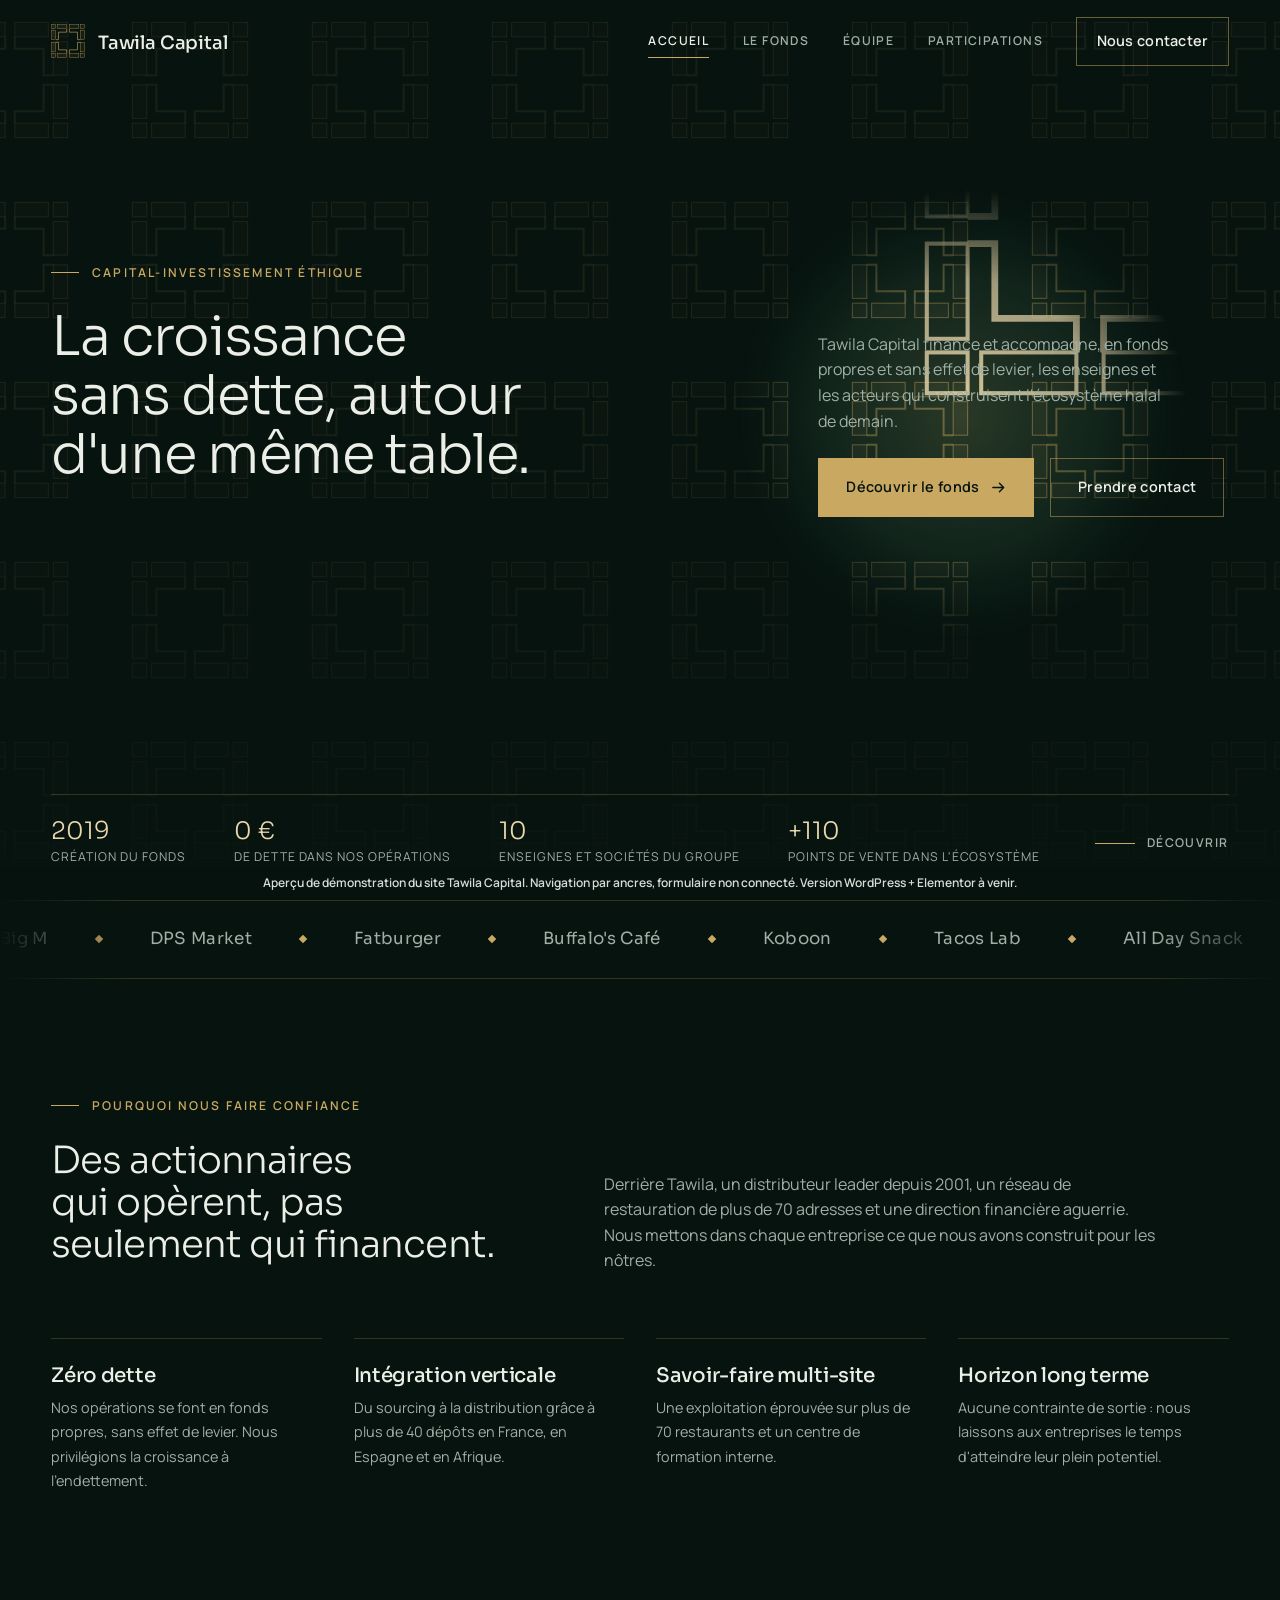
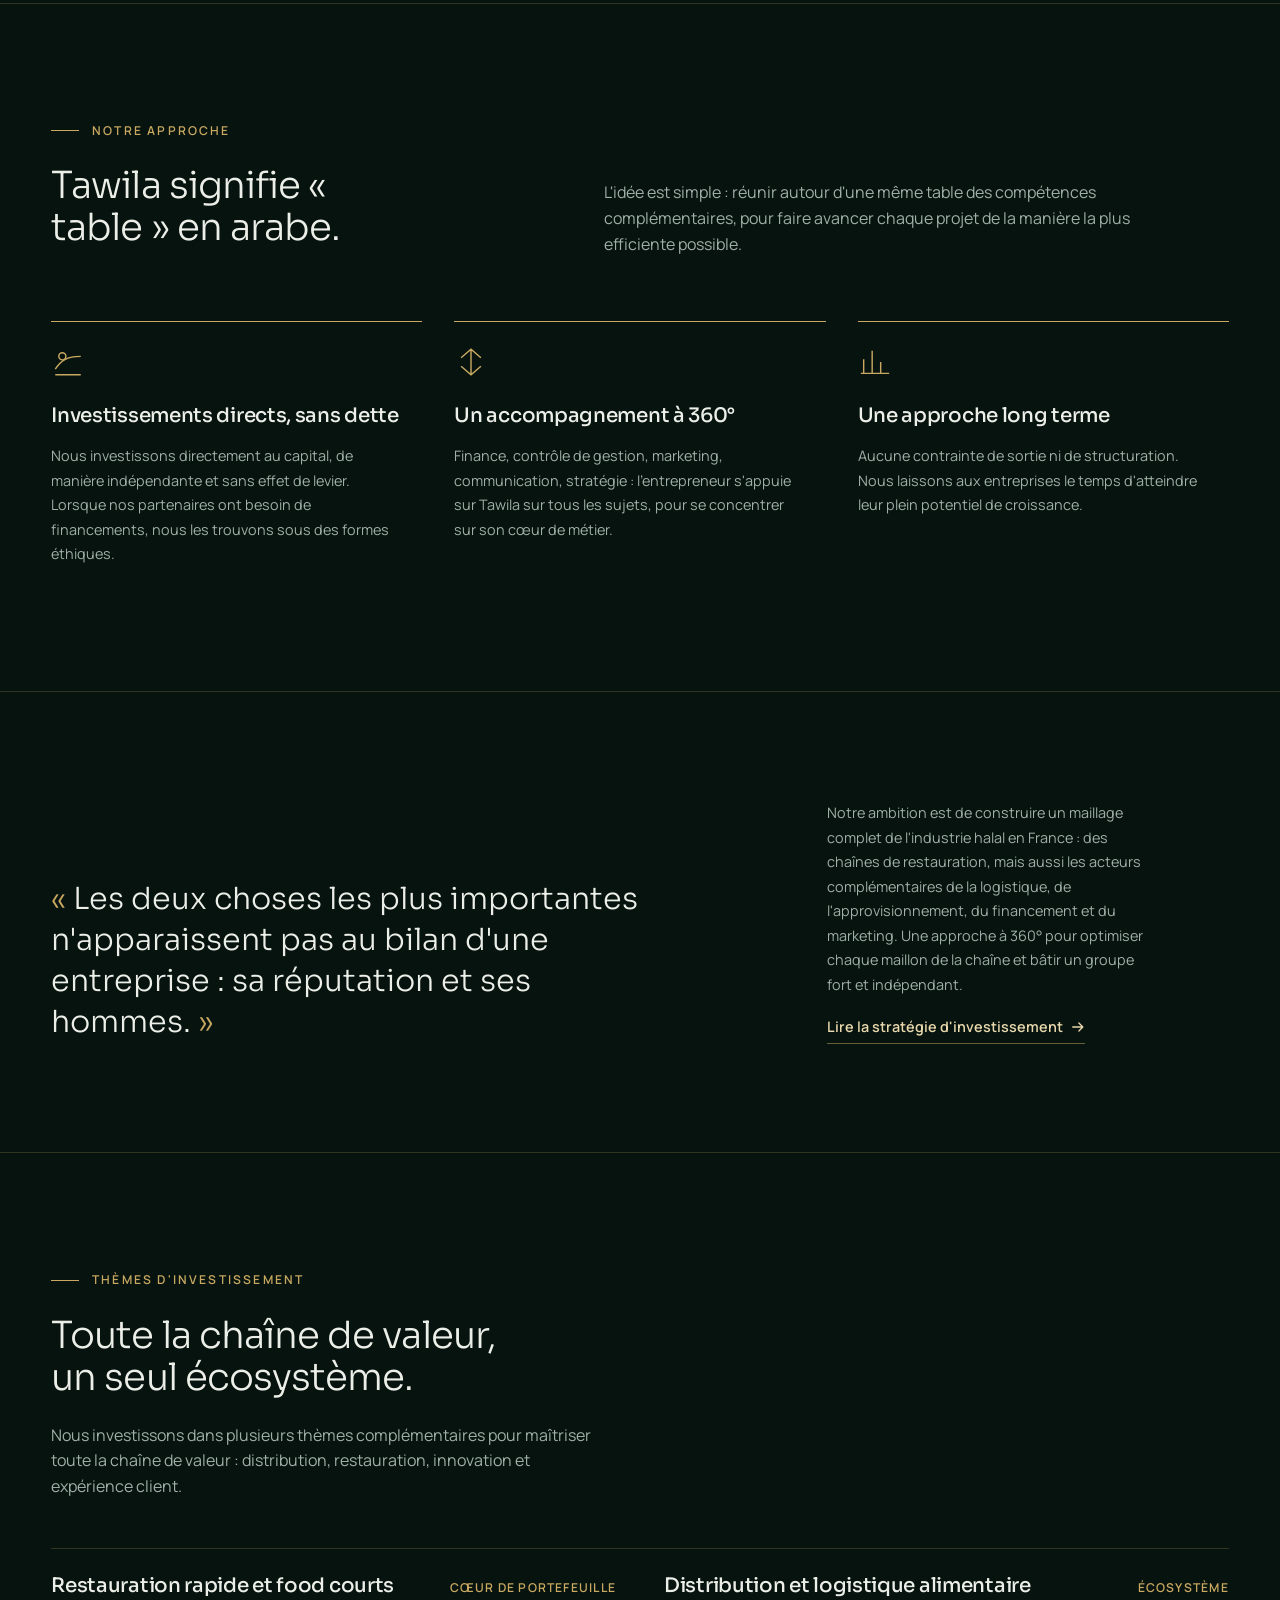
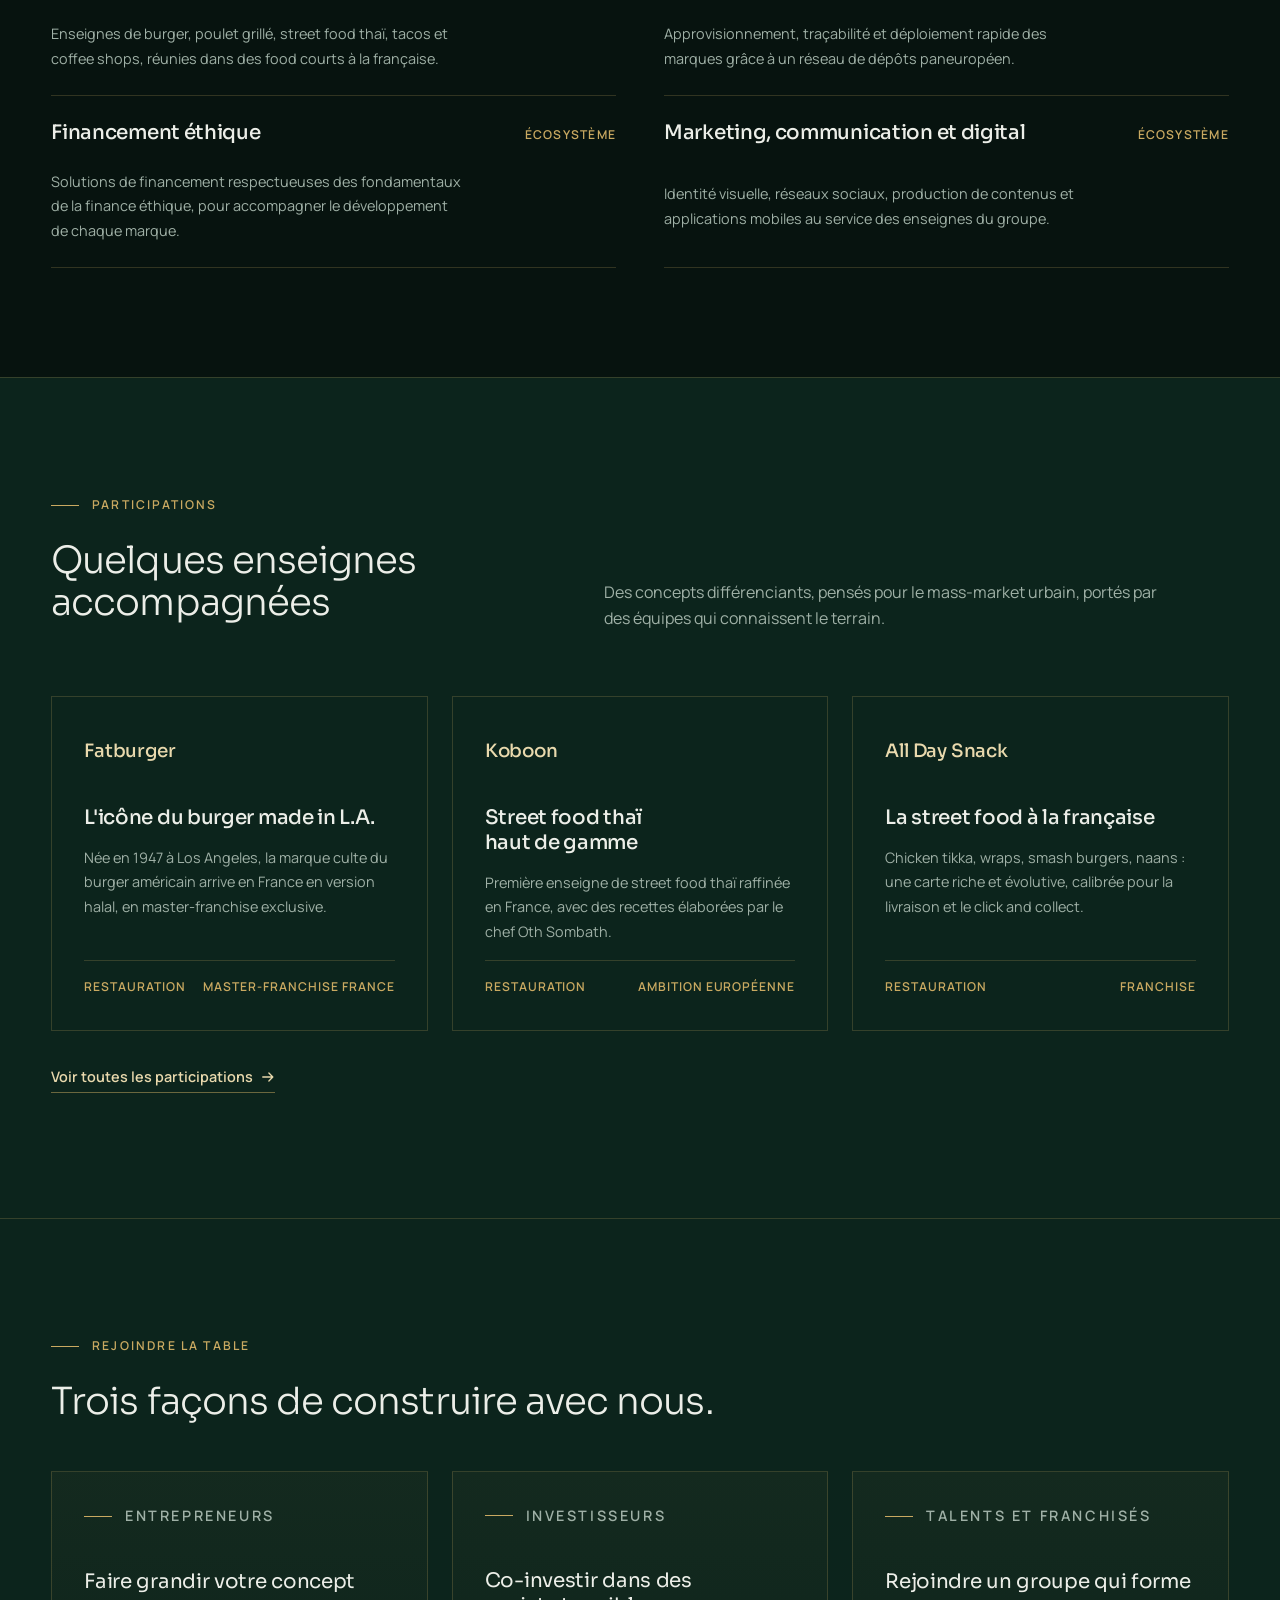
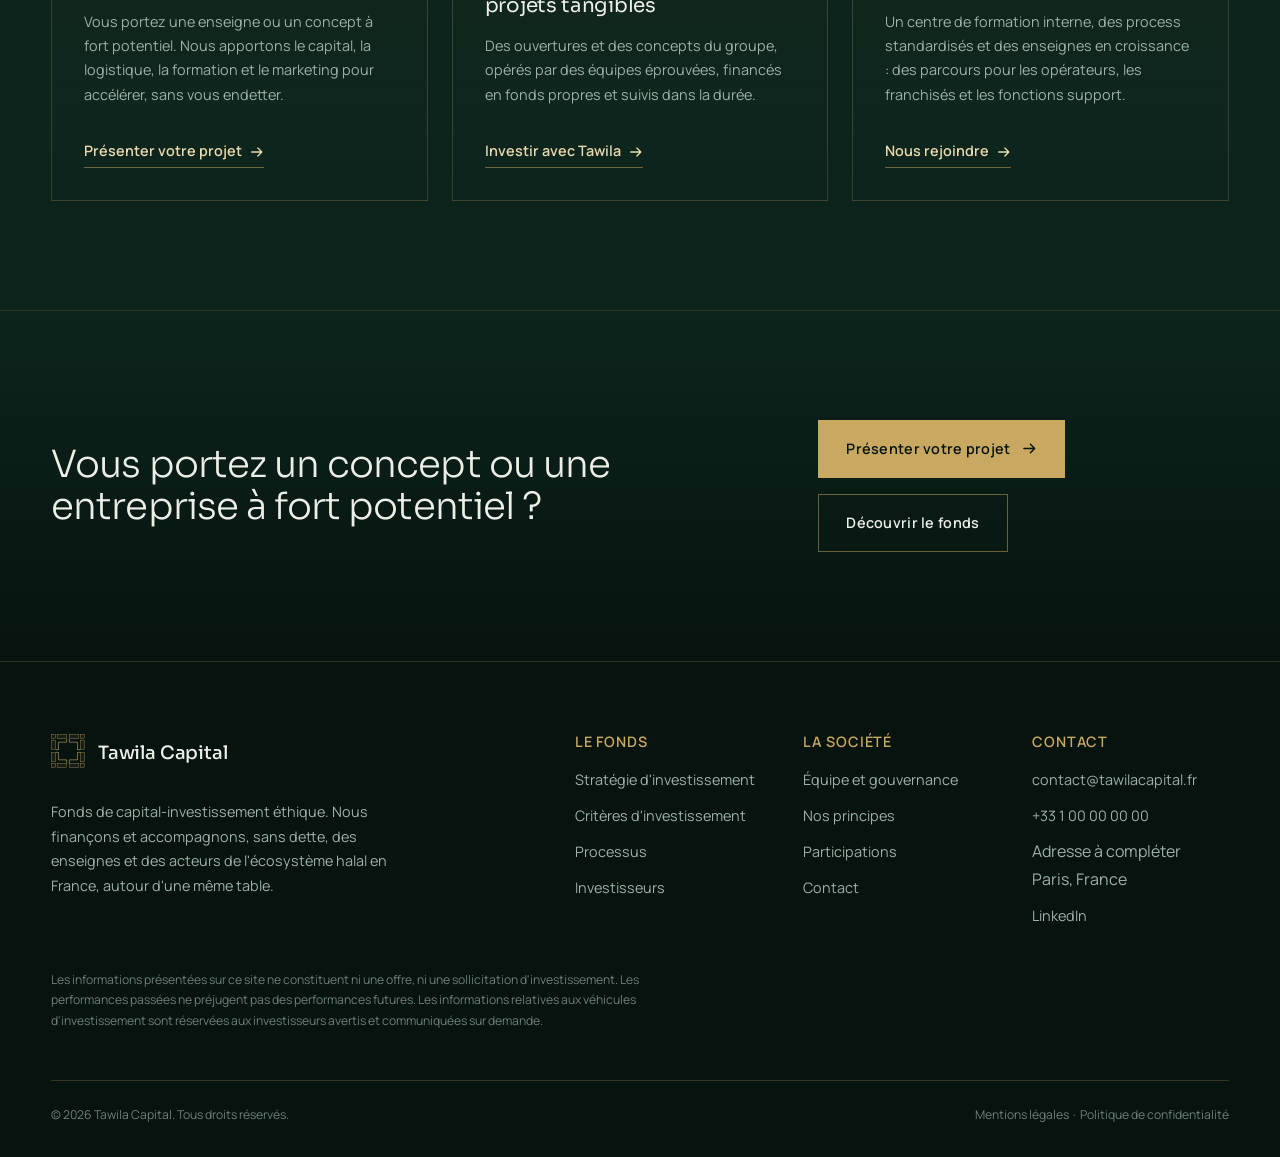
==== commit acadcc39: "Typographie : Sora + Manrope, échelle de tailles réduite, héros recentré Co-Authored-By: Claude Fabl" ====
--- a/preview/tawila-preview.html
+++ b/preview/tawila-preview.html
@@ -8,7 +8,7 @@
   <link rel="icon" href="data:image/svg+xml;utf8,%3Csvg%20xmlns%3D%22http%3A%2F%2Fwww.w3.org%2F2000%2Fsvg%22%20viewBox%3D%220%200%20100%20100%22%3E%0A%20%20%3Crect%20width%3D%22100%22%20height%3D%22100%22%20rx%3D%2214%22%20fill%3D%22%230f4a35%22%2F%3E%0A%20%20%3Cg%20fill%3D%22none%22%20stroke%3D%22%23c4a24e%22%20stroke-width%3D%225%22%20stroke-linejoin%3D%22miter%22%3E%0A%20%20%20%20%3Cpath%20d%3D%22M44%2018v12H26v18H18%22%2F%3E%3Cpath%20d%3D%22M56%2018v12h18v18h8%22%2F%3E%3Cpath%20d%3D%22M44%2082V70H26V52H18%22%2F%3E%3Cpath%20d%3D%22M56%2082V70h18V52h8%22%2F%3E%0A%20%20%3C%2Fg%3E%0A%3C%2Fsvg%3E%0A" type="image/svg+xml">
   <link rel="preconnect" href="https://fonts.googleapis.com">
   <link rel="preconnect" href="https://fonts.gstatic.com" crossorigin>
-  <link rel="stylesheet" href="https://fonts.googleapis.com/css2?family=Cormorant+Garamond:ital,wght@0,300;0,400;0,500;1,300;1,400&family=Manrope:wght@400;500;600;700&display=swap">
+  <link rel="stylesheet" href="https://fonts.googleapis.com/css2?family=Sora:wght@300;400;500&family=Manrope:wght@400;500;600;700&display=swap">
   <style>
 /* =========================================================
    TAWILA CAPITAL — Feuille de style principale (thème sombre)
@@ -32,23 +32,23 @@
   --voile: rgba(7, 19, 15, 0.72);
 
   /* Typographie */
-  --font-display: "Cormorant Garamond", "Cormorant", "Iowan Old Style", Georgia, serif;
+  --font-display: "Sora", "Manrope", "Segoe UI", Helvetica, Arial, sans-serif;
   --font-body: "Manrope", "Segoe UI", Helvetica, Arial, sans-serif;
 
-  --t-xs: 0.78rem;
+  --t-xs: 0.76rem;
   --t-sm: 0.9rem;
-  --t-md: 1.03rem;
-  --t-lg: clamp(1.2rem, 1rem + 0.6vw, 1.45rem);
-  --t-xl: clamp(1.8rem, 1.4rem + 1.6vw, 2.6rem);
-  --t-2xl: clamp(2.4rem, 1.6rem + 3vw, 4rem);
-  --t-3xl: clamp(3rem, 1.4rem + 6vw, 6.8rem);
+  --t-md: 1rem;
+  --t-lg: clamp(1.1rem, 1rem + 0.35vw, 1.25rem);
+  --t-xl: clamp(1.35rem, 1.15rem + 0.7vw, 1.7rem);
+  --t-2xl: clamp(1.7rem, 1.3rem + 1.3vw, 2.5rem);
+  --t-3xl: clamp(2.2rem, 1.5rem + 2.4vw, 3.8rem);
 
   --s-1: 0.5rem; --s-2: 1rem; --s-3: 1.5rem; --s-4: 2rem; --s-5: 3rem; --s-6: 4.5rem;
   --s-7: clamp(5rem, 6vw + 2rem, 9rem);
 
   --container: 1240px;
   --gutter: clamp(1.25rem, 4vw, 3.5rem);
-  --header-h: 92px;
+  --header-h: 84px;
   --ease-out: cubic-bezier(0.22, 1, 0.36, 1);
   --dur: 1000ms;
 }
@@ -65,15 +65,15 @@
 p { margin: 0 0 var(--s-2); }
 ul, ol { margin: 0; padding: 0; list-style: none; }
 h1, h2, h3, h4 {
-  font-family: var(--font-display); font-weight: 400; line-height: 1.02; letter-spacing: -0.005em;
+  font-family: var(--font-display); font-weight: 400; line-height: 1.12; letter-spacing: -0.025em;
   margin: 0 0 var(--s-3); color: var(--ivoire); text-wrap: balance;
 }
-h1 { font-size: var(--t-3xl); font-weight: 300; }
+h1 { font-size: var(--t-3xl); font-weight: 300; line-height: 1.08; }
 h2 { font-size: var(--t-2xl); font-weight: 300; }
-h3 { font-size: var(--t-xl); line-height: 1.12; }
+h3 { font-size: var(--t-xl); line-height: 1.25; letter-spacing: -0.015em; }
 h4 { font-size: var(--t-sm); font-family: var(--font-body); font-weight: 600; letter-spacing: 0.06em; text-transform: uppercase; color: var(--or); }
 em, .italic { font-style: italic; }
-.lead { font-size: var(--t-lg); line-height: 1.55; color: var(--ivoire); max-width: 42ch; font-weight: 400; }
+.lead { font-size: var(--t-lg); line-height: 1.6; color: var(--ivoire); max-width: 48ch; font-weight: 400; }
 .muted { color: var(--sauge); }
 .serif { font-family: var(--font-display); }
 .eyebrow {
@@ -105,8 +105,8 @@
 @media (max-width: 600px) { .grid--2 { grid-template-columns: 1fr; } }
 
 .section-head { margin-bottom: var(--s-5); }
-.section-head h2 { max-width: 22ch; }
-.section-head .lead { max-width: 54ch; color: var(--sauge); }
+.section-head h2 { max-width: 26ch; }
+.section-head .lead { max-width: 56ch; color: var(--sauge); font-size: var(--t-md); }
 .section-head--split { display: grid; grid-template-columns: minmax(0, 5fr) minmax(0, 6fr); gap: var(--s-4); align-items: end; }
 @media (max-width: 900px) { .section-head--split { grid-template-columns: 1fr; } }
 
@@ -140,10 +140,10 @@
 .site-header.is-scrolled { height: 72px; background: var(--voile); backdrop-filter: saturate(140%) blur(14px); -webkit-backdrop-filter: saturate(140%) blur(14px); border-color: var(--trait); }
 .site-header .container { display: flex; align-items: center; justify-content: space-between; gap: var(--s-4); }
 .brand { display: inline-flex; align-items: center; gap: 0.8rem; }
-.brand__mark { width: 40px; height: 40px; flex: none; }
+.brand__mark { width: 34px; height: 34px; flex: none; }
 .brand__mark .b { fill: rgba(201, 169, 97, 0.08); stroke: var(--or); stroke-width: 1; }
 .brand__mark .g { fill: none; stroke: var(--or); stroke-width: 1.8; }
-.brand__name { font-family: var(--font-display); font-size: 1.7rem; font-weight: 400; letter-spacing: 0.02em; color: var(--ivoire); white-space: nowrap; transform: translateY(1px); }
+.brand__name { font-family: var(--font-display); font-size: 1.15rem; font-weight: 500; letter-spacing: -0.01em; color: var(--ivoire); white-space: nowrap; transform: translateY(1px); }
 
 .nav { display: flex; align-items: center; gap: clamp(1.2rem, 2.6vw, 2.6rem); }
 .nav a { font-size: var(--t-xs); font-weight: 600; letter-spacing: 0.12em; text-transform: uppercase; color: var(--sauge); position: relative; padding-block: 0.4rem; transition: color 300ms; }
@@ -163,14 +163,14 @@
   .nav { position: fixed; inset: var(--header-h) 0 0 0; background: var(--nuit); flex-direction: column; align-items: flex-start; justify-content: flex-start; padding: var(--s-4) var(--gutter); gap: var(--s-3); border-top: 1px solid var(--trait);
     transform: translateY(-8px); opacity: 0; visibility: hidden; pointer-events: none; transition: opacity 300ms, transform 300ms var(--ease-out), visibility 0s 300ms; }
   .nav.is-open { transform: none; opacity: 1; visibility: visible; pointer-events: auto; transition-delay: 0s; }
-  .nav a { font-size: var(--t-2xl); font-family: var(--font-display); font-weight: 300; text-transform: none; letter-spacing: 0; color: var(--ivoire); }
+  .nav a { font-size: var(--t-xl); font-family: var(--font-display); font-weight: 300; text-transform: none; letter-spacing: -0.01em; color: var(--ivoire); }
   .nav .btn { font-family: var(--font-body); font-size: var(--t-sm); font-weight: 600; margin-top: var(--s-2); }
   .site-header.is-open { background: var(--nuit); }
   body.nav-locked { overflow: hidden; }
 }
 
 /* ---------- Héros plein écran avec projecteur ---------- */
-.hero { position: relative; min-height: 100svh; display: flex; flex-direction: column; justify-content: flex-end; padding-top: calc(var(--header-h) + var(--s-5)); padding-bottom: var(--s-5); overflow: hidden; background: var(--nuit); isolation: isolate; }
+.hero { position: relative; min-height: 100svh; display: flex; flex-direction: column; padding-top: calc(var(--header-h) + var(--s-4)); padding-bottom: var(--s-4); overflow: hidden; background: var(--nuit); isolation: isolate; }
 .hero__layer { position: absolute; inset: 0; z-index: -1; pointer-events: none; }
 .hero__layer svg { width: 100%; height: 100%; }
 .hero__layer--base { opacity: 1; }
@@ -183,10 +183,11 @@
   opacity: 0; transition: opacity 1600ms ease 600ms;
 }
 .hero.is-ready .hero__layer--reveal { opacity: 1; }
-.hero__content { position: relative; }
+.hero__content { position: relative; display: flex; flex-direction: column; flex: 1; }
+.hero__grid { margin: auto 0; }
 .hero__content .eyebrow { opacity: 0; transform: translateY(10px); transition: opacity 900ms var(--ease-out) 200ms, transform 900ms var(--ease-out) 200ms; }
-.hero h1 { max-width: 13ch; margin-bottom: var(--s-4); }
-.hero h1 .line { display: block; overflow: hidden; padding-bottom: 0.06em; margin-bottom: -0.06em; }
+.hero h1 { max-width: 18ch; margin-bottom: var(--s-4); }
+.hero h1 .line { display: block; overflow: hidden; padding-bottom: 0.08em; margin-bottom: -0.08em; }
 .hero h1 .line > span { display: block; transform: translateY(110%); transition: transform 1300ms var(--ease-out); }
 .hero.is-ready h1 .line > span { transform: none; }
 .hero.is-ready h1 .line:nth-child(2) > span { transition-delay: 100ms; }
@@ -198,12 +199,12 @@
 .hero.is-ready .hero__aside { opacity: 1; transform: none; }
 .hero__aside .lead { color: var(--sauge); max-width: 36ch; font-size: var(--t-md); }
 .hero__actions { display: flex; flex-wrap: wrap; gap: var(--s-2); margin-top: var(--s-3); }
-.hero__foot { margin-top: var(--s-6); padding-top: var(--s-3); border-top: 1px solid var(--trait); display: flex; flex-wrap: wrap; justify-content: space-between; align-items: center; gap: var(--s-3);
+.hero__foot { margin-top: auto; padding-top: var(--s-3); padding-top: var(--s-3); border-top: 1px solid var(--trait); display: flex; flex-wrap: wrap; justify-content: space-between; align-items: center; gap: var(--s-3);
   opacity: 0; transition: opacity 1200ms ease 1200ms; }
 .hero.is-ready .hero__foot { opacity: 1; }
 .hero__facts { display: flex; flex-wrap: wrap; gap: var(--s-4) var(--s-5); }
 .hero__facts li { font-size: var(--t-xs); letter-spacing: 0.08em; text-transform: uppercase; color: var(--sauge); }
-.hero__facts strong { display: block; font-family: var(--font-display); font-size: var(--t-xl); font-weight: 400; letter-spacing: 0; text-transform: none; color: var(--or-clair); line-height: 1; margin-bottom: 0.3rem; }
+.hero__facts strong { display: block; font-family: var(--font-display); font-size: 1.5rem; font-weight: 300; letter-spacing: 0; text-transform: none; color: var(--or-clair); line-height: 1; margin-bottom: 0.3rem; }
 .scroll-cue { display: inline-flex; align-items: center; gap: 0.7rem; font-size: var(--t-xs); font-weight: 600; letter-spacing: 0.12em; text-transform: uppercase; color: var(--sauge); }
 .scroll-cue i { width: 40px; height: 1px; background: var(--or); display: block; animation: cue 2.6s var(--ease-out) infinite; transform-origin: left; }
 @keyframes cue { 0% { transform: scaleX(0); transform-origin: left; } 50% { transform: scaleX(1); transform-origin: left; } 51% { transform-origin: right; } 100% { transform: scaleX(0); transform-origin: right; } }
@@ -212,7 +213,7 @@
 .page-hero { padding-top: calc(var(--header-h) + var(--s-6)); padding-bottom: var(--s-6); position: relative; overflow: hidden; background: var(--nuit); }
 .page-hero::before { content: ""; position: absolute; inset: 0; background: radial-gradient(60% 80% at 85% 10%, rgba(201, 169, 97, 0.10), rgba(201, 169, 97, 0) 60%); pointer-events: none; }
 .page-hero .container { position: relative; }
-.page-hero h1 { max-width: 16ch; }
+.page-hero h1 { max-width: 20ch; }
 .page-hero .lead { margin-top: var(--s-2); color: var(--sauge); }
 .page-hero__horizon { position: absolute; left: 0; right: 0; bottom: 0; width: 100%; height: auto; pointer-events: none; }
 .page-hero__horizon path { fill: none; stroke: var(--or); stroke-width: 1; opacity: 0.7; stroke-dasharray: 2000; stroke-dashoffset: 2000; transition: stroke-dashoffset 2400ms var(--ease-out) 150ms; }
@@ -225,7 +226,7 @@
 .stats { display: grid; grid-template-columns: repeat(4, 1fr); border-top: 1px solid var(--trait); }
 .stats > li { padding: var(--s-4) var(--s-3) var(--s-4) 0; border-bottom: 1px solid var(--trait); }
 .stats > li + li { border-left: 1px solid var(--trait); padding-left: var(--s-3); }
-.stat__value { font-family: var(--font-display); font-size: var(--t-2xl); font-weight: 300; line-height: 1; color: var(--or-clair); display: flex; align-items: baseline; gap: 0.12em; font-variant-numeric: tabular-nums; }
+.stat__value { font-family: var(--font-display); font-size: clamp(1.6rem, 1.2rem + 1.2vw, 2.3rem); font-weight: 300; line-height: 1; color: var(--or-clair); display: flex; align-items: baseline; gap: 0.12em; font-variant-numeric: tabular-nums; }
 .stat__value small { font-size: 0.42em; color: var(--or); font-family: var(--font-body); font-weight: 600; letter-spacing: 0.06em; }
 .stat__label { margin-top: var(--s-2); font-size: var(--t-sm); color: var(--sauge); max-width: 24ch; line-height: 1.5; }
 @media (max-width: 900px) { .stats { grid-template-columns: repeat(2, 1fr); } .stats > li:nth-child(3) { border-left: 0; padding-left: 0; } }
@@ -244,7 +245,7 @@
 /* ---------- Processus ---------- */
 .steps { counter-reset: step; border-top: 1px solid var(--trait); }
 .step { display: grid; grid-template-columns: 5rem minmax(0, 4fr) minmax(0, 7fr); gap: var(--s-3); padding: var(--s-4) 0; border-bottom: 1px solid var(--trait); align-items: start; }
-.step::before { counter-increment: step; content: counter(step, decimal-leading-zero); font-family: var(--font-display); font-size: var(--t-xl); font-weight: 300; color: var(--or); line-height: 1; }
+.step::before { counter-increment: step; content: counter(step, decimal-leading-zero); font-family: var(--font-display); font-size: var(--t-lg); font-weight: 300; color: var(--or); line-height: 1; }
 .step h3 { font-size: var(--t-lg); font-weight: 500; margin: 0; }
 .step p { margin: 0; color: var(--sauge); font-size: var(--t-sm); }
 @media (max-width: 800px) { .step { grid-template-columns: 3.5rem 1fr; } .step p { grid-column: 2; } }
@@ -254,7 +255,7 @@
 @media (max-width: 800px) { .roadmap { grid-template-columns: 1fr; } }
 .roadmap li { padding-top: var(--s-3); position: relative; }
 .roadmap li::before { content: ""; position: absolute; top: -1px; left: 0; width: 48px; height: 1px; background: var(--or); }
-.roadmap__year { font-family: var(--font-display); font-size: var(--t-xl); font-weight: 300; color: var(--or-clair); line-height: 1; margin-bottom: var(--s-2); }
+.roadmap__year { font-family: var(--font-display); font-size: var(--t-xl); font-weight: 400; color: var(--or-clair); line-height: 1; margin-bottom: var(--s-2); }
 .roadmap p { color: var(--sauge); font-size: var(--t-sm); max-width: 34ch; margin: 0; }
 .principles { border-top: 1px solid var(--trait); }
 .principles li { display: grid; grid-template-columns: minmax(0, 4fr) minmax(0, 7fr); gap: var(--s-3); padding: var(--s-3) 0; border-bottom: 1px solid var(--trait); }
@@ -263,7 +264,7 @@
 .principles p { margin: 0; color: var(--sauge); max-width: 58ch; font-size: var(--t-sm); }
 
 /* ---------- Citation / thèse ---------- */
-.quote { font-family: var(--font-display); font-size: var(--t-2xl); font-weight: 300; line-height: 1.12; max-width: 24ch; color: var(--ivoire); margin: 0; }
+.quote { font-family: var(--font-display); font-size: clamp(1.4rem, 1.1rem + 1vw, 2rem); font-weight: 300; line-height: 1.35; max-width: 28ch; color: var(--ivoire); margin: 0; }
 .quote::before { content: "«\00a0"; color: var(--or); }
 .quote::after { content: "\00a0»"; color: var(--or); }
 .thesis { display: grid; grid-template-columns: minmax(0, 7fr) minmax(0, 4fr); gap: var(--s-6); align-items: end; }
@@ -282,7 +283,7 @@
 .ecosystem { overflow: hidden; border-top: 1px solid var(--trait); border-bottom: 1px solid var(--trait); padding: var(--s-3) 0; -webkit-mask-image: linear-gradient(90deg, transparent, #000 10%, #000 90%, transparent); mask-image: linear-gradient(90deg, transparent, #000 10%, #000 90%, transparent); }
 .ecosystem__track { display: flex; width: max-content; gap: var(--s-5); animation: marquee 48s linear infinite; }
 .ecosystem:hover .ecosystem__track { animation-play-state: paused; }
-.ecosystem__track li { font-family: var(--font-display); font-size: var(--t-xl); font-weight: 300; font-style: italic; color: var(--sauge); white-space: nowrap; display: flex; align-items: center; gap: var(--s-5); }
+.ecosystem__track li { font-family: var(--font-display); font-size: 1.05rem; font-weight: 400; letter-spacing: 0.02em; color: var(--sauge); white-space: nowrap; display: flex; align-items: center; gap: var(--s-5); }
 .ecosystem__track li::after { content: ""; width: 6px; height: 6px; background: var(--or); transform: rotate(45deg); flex: none; }
 @keyframes marquee { from { transform: translateX(0); } to { transform: translateX(-50%); } }
 
@@ -291,7 +292,7 @@
 @media (max-width: 900px) { .join { grid-template-columns: 1fr; } }
 .join__card { display: flex; flex-direction: column; gap: var(--s-2); padding: var(--s-4); border: 1px solid var(--trait); background: linear-gradient(180deg, rgba(201,169,97,0.04), rgba(201,169,97,0)); min-height: 320px; position: relative; transition: border-color 400ms, transform 600ms var(--ease-out); }
 .join__card:hover { border-color: var(--or); transform: translateY(-4px); }
-.join__card h3 { font-size: var(--t-xl); margin: var(--s-3) 0 0; }
+.join__card h3 { font-size: var(--t-lg); margin: var(--s-3) 0 0; }
 .join__card p { color: var(--sauge); font-size: var(--t-sm); flex: 1; }
 .join__card .link { align-self: flex-start; }
 .join__card .eyebrow { margin: 0; }
@@ -312,9 +313,9 @@
 .member__photo { aspect-ratio: 4 / 5; background: linear-gradient(160deg, var(--mousse), var(--foret)); border: 1px solid var(--trait); overflow: hidden; position: relative; display: grid; place-items: center; }
 .member__photo img { width: 100%; height: 100%; object-fit: cover; filter: saturate(0.85); transition: transform 1400ms var(--ease-out), filter 600ms; }
 .member:hover .member__photo img { transform: scale(1.03); filter: saturate(1); }
-.member__initials { font-family: var(--font-display); font-size: 3.4rem; font-weight: 300; color: var(--or); opacity: 0.6; letter-spacing: 0.06em; }
+.member__initials { font-family: var(--font-display); font-size: 2.2rem; font-weight: 300; color: var(--or); opacity: 0.6; letter-spacing: 0.08em; }
 .member__photo--org { aspect-ratio: 16 / 9; }
-.member__photo--org .member__initials { font-size: 2rem; font-style: italic; opacity: 0.9; }
+.member__photo--org .member__initials { font-size: 1.3rem; letter-spacing: 0.02em; opacity: 0.9; }
 .member figcaption { padding-top: var(--s-3); }
 .member h3 { font-size: var(--t-lg); font-weight: 500; margin: 0 0 0.2rem; }
 .member__role { color: var(--or); font-size: var(--t-xs); font-weight: 600; letter-spacing: 0.08em; text-transform: uppercase; margin-bottom: var(--s-2); }
@@ -326,7 +327,7 @@
 @media (max-width: 560px) { .portfolio { grid-template-columns: 1fr; } }
 .holding { border: 1px solid var(--trait); padding: var(--s-4); display: flex; flex-direction: column; gap: var(--s-2); min-height: 280px; background: rgba(12, 36, 28, 0.5); transition: border-color 400ms, background 400ms; }
 .holding:hover { border-color: var(--or); background: var(--foret); }
-.holding__logo { height: 44px; display: flex; align-items: center; font-family: var(--font-display); font-size: 1.7rem; font-style: italic; color: var(--or-clair); }
+.holding__logo { height: 44px; display: flex; align-items: center; font-family: var(--font-display); font-size: 1.15rem; font-weight: 500; letter-spacing: -0.01em; color: var(--or-clair); }
 .holding__logo img { max-height: 44px; width: auto; }
 .holding h3 { font-size: var(--t-lg); font-weight: 500; margin: var(--s-2) 0 0; }
 .holding p { color: var(--sauge); font-size: var(--t-sm); margin: 0; flex: 1; }
@@ -339,7 +340,7 @@
 /* ---------- Accordéon ---------- */
 .accordion { border-top: 1px solid var(--trait); }
 .accordion__item { border-bottom: 1px solid var(--trait); }
-.accordion__trigger { width: 100%; display: flex; justify-content: space-between; align-items: center; gap: var(--s-3); padding: var(--s-3) 0; background: none; border: 0; cursor: pointer; text-align: left; font-family: var(--font-display); font-size: var(--t-lg); font-weight: 500; color: var(--ivoire); line-height: 1.25; transition: color 300ms; }
+.accordion__trigger { width: 100%; display: flex; justify-content: space-between; align-items: center; gap: var(--s-3); padding: var(--s-3) 0; background: none; border: 0; cursor: pointer; text-align: left; font-family: var(--font-display); font-size: var(--t-md); font-weight: 400; color: var(--ivoire); line-height: 1.25; transition: color 300ms; }
 .accordion__trigger:hover { color: var(--or-clair); }
 .accordion__icon { width: 14px; height: 14px; position: relative; flex: none; }
 .accordion__icon::before, .accordion__icon::after { content: ""; position: absolute; background: var(--or); inset: 50% 0 auto 0; height: 1px; transition: transform 350ms var(--ease-out); }
@@ -351,7 +352,7 @@
 /* ---------- Appel à l'action ---------- */
 .cta { display: grid; grid-template-columns: minmax(0, 7fr) minmax(0, 4fr); gap: var(--s-5); align-items: center; }
 @media (max-width: 800px) { .cta { grid-template-columns: 1fr; } }
-.cta h2 { max-width: 18ch; margin: 0; }
+.cta h2 { max-width: 22ch; margin: 0; }
 .cta__actions { display: flex; flex-wrap: wrap; gap: var(--s-2); justify-self: end; }
 @media (max-width: 800px) { .cta__actions { justify-self: start; } }
 
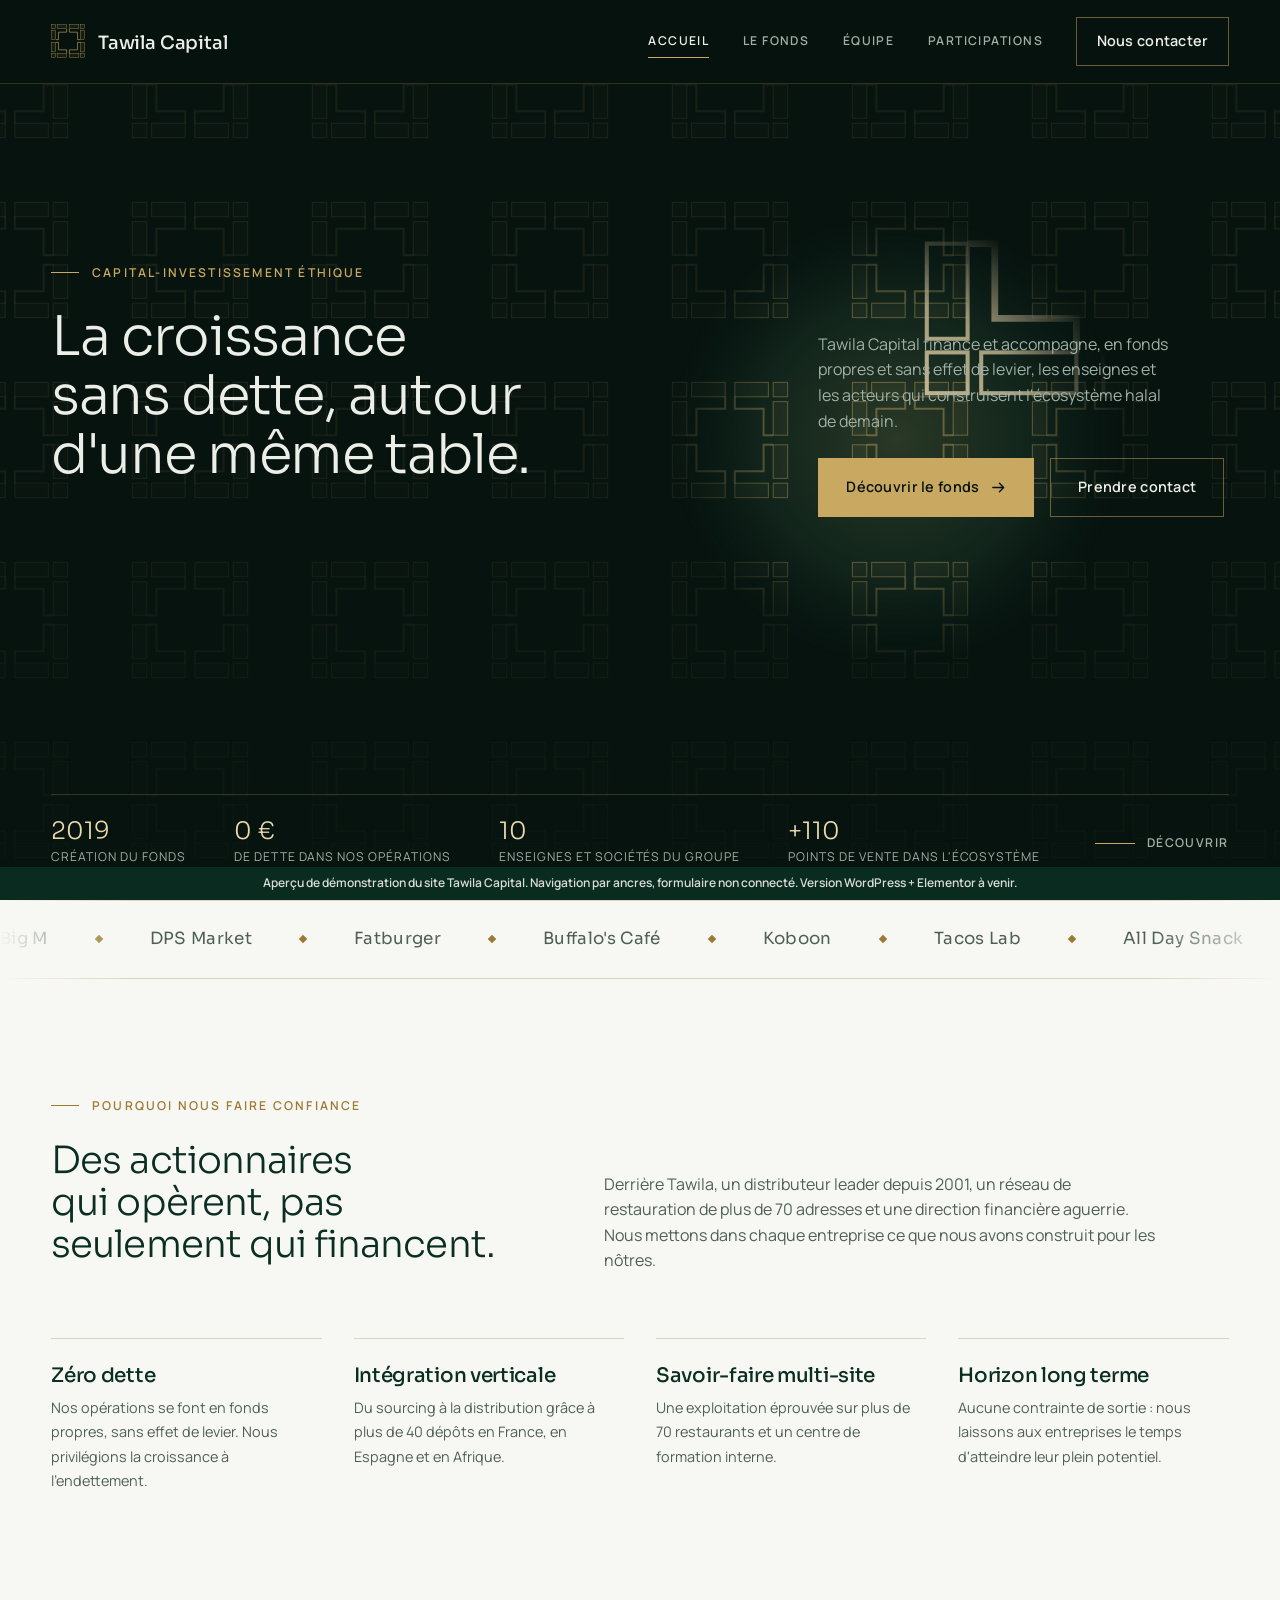
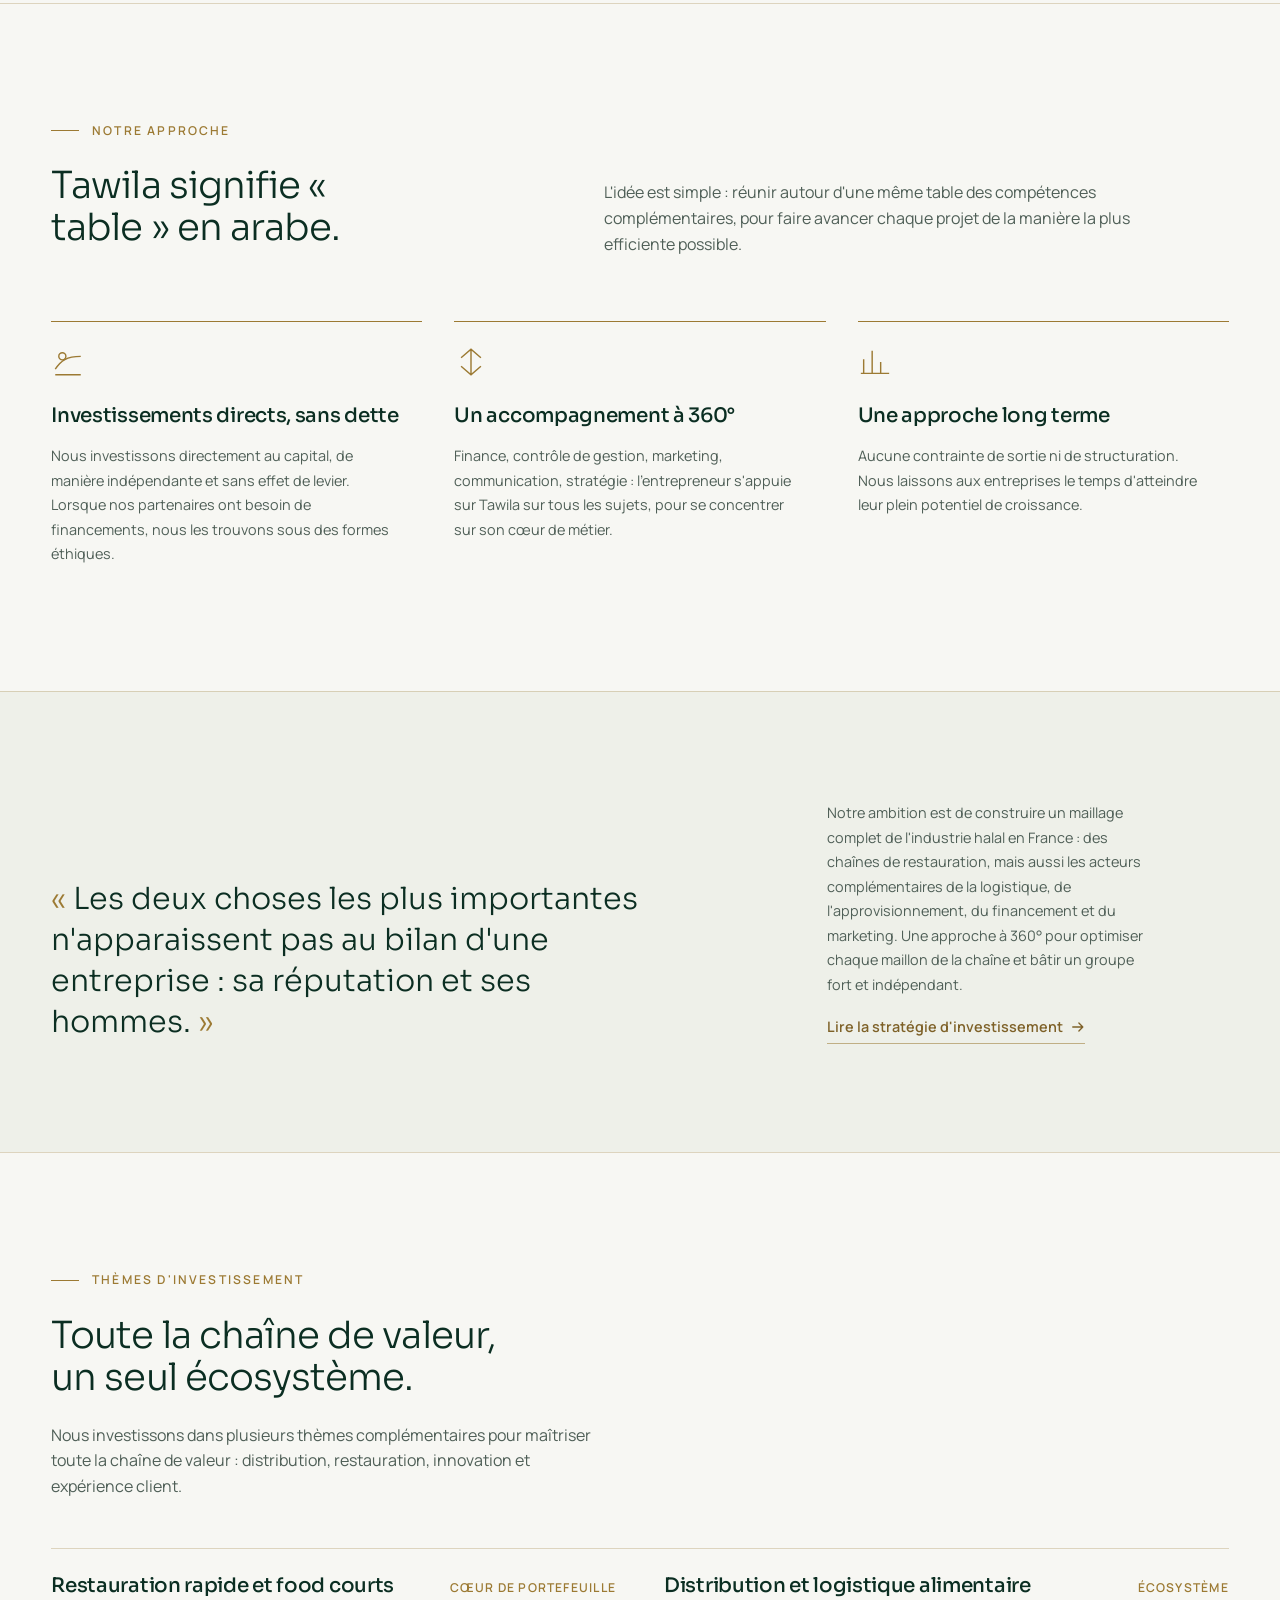
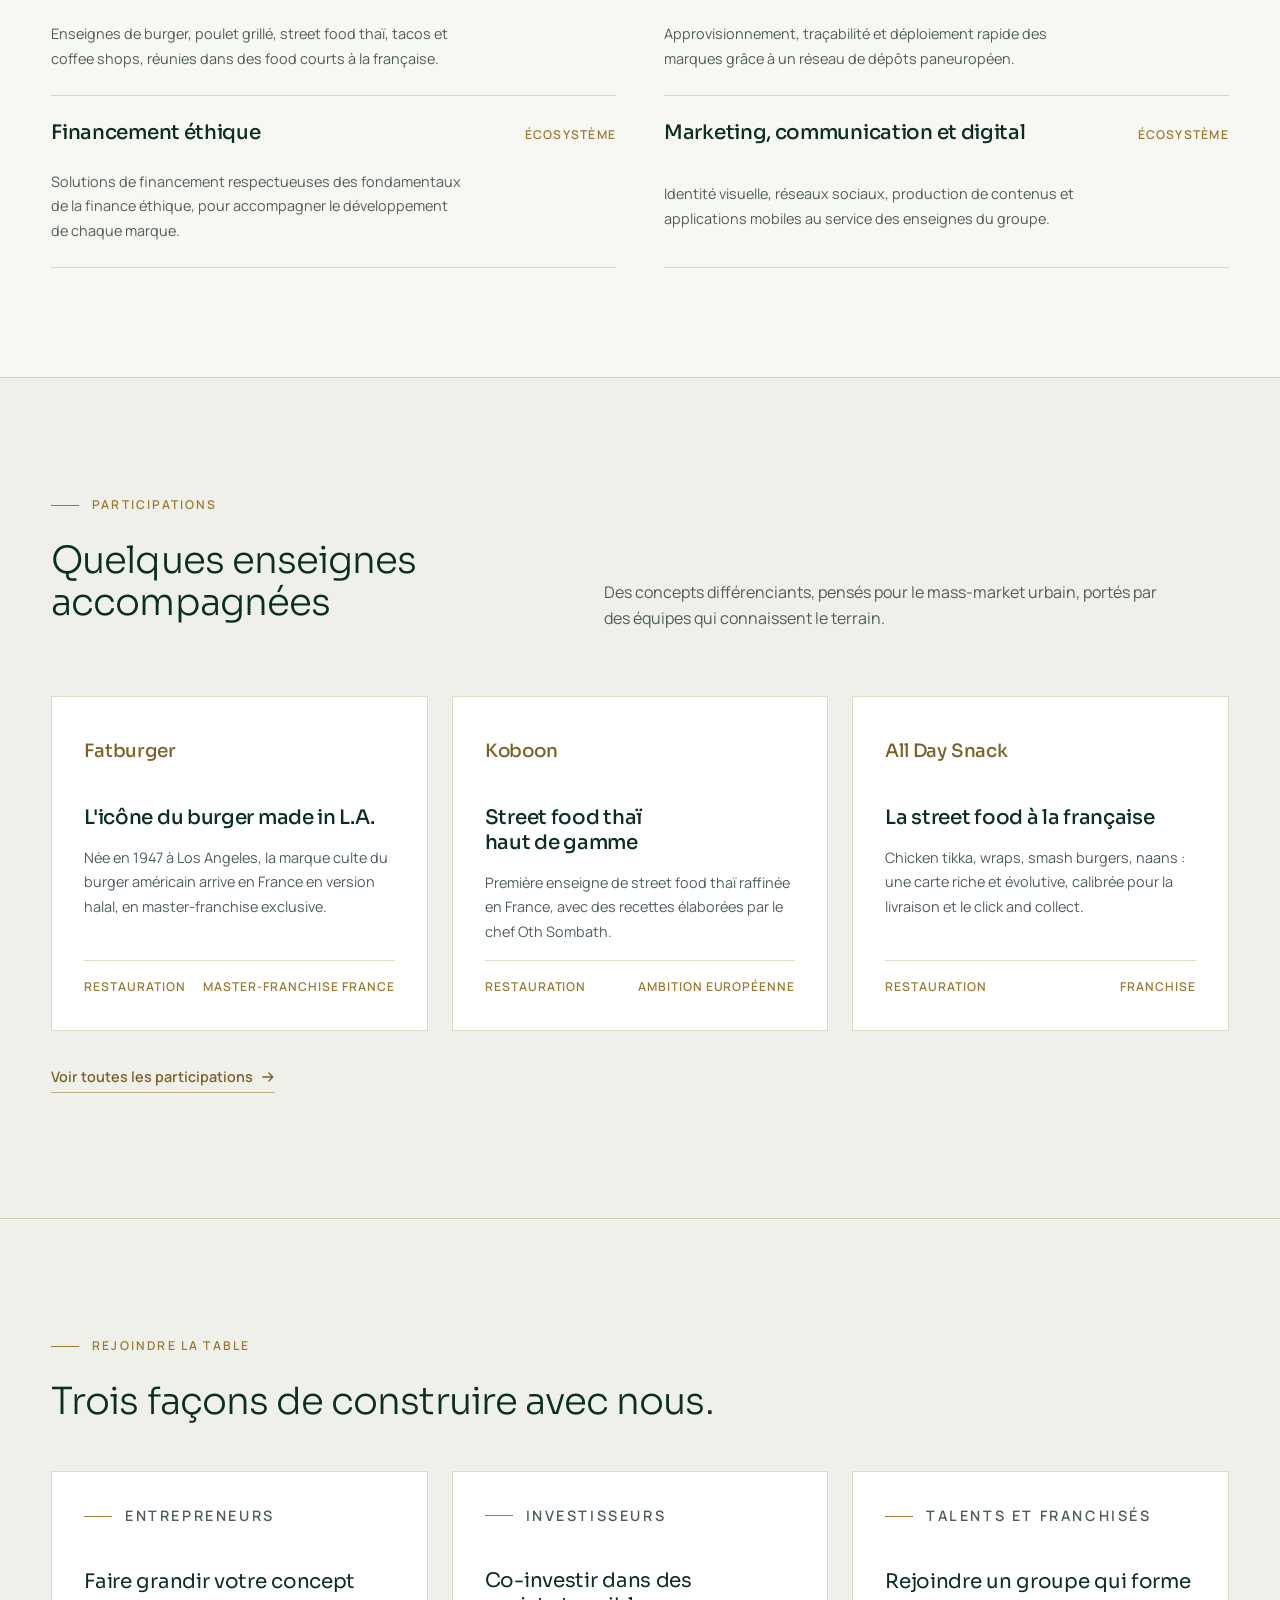
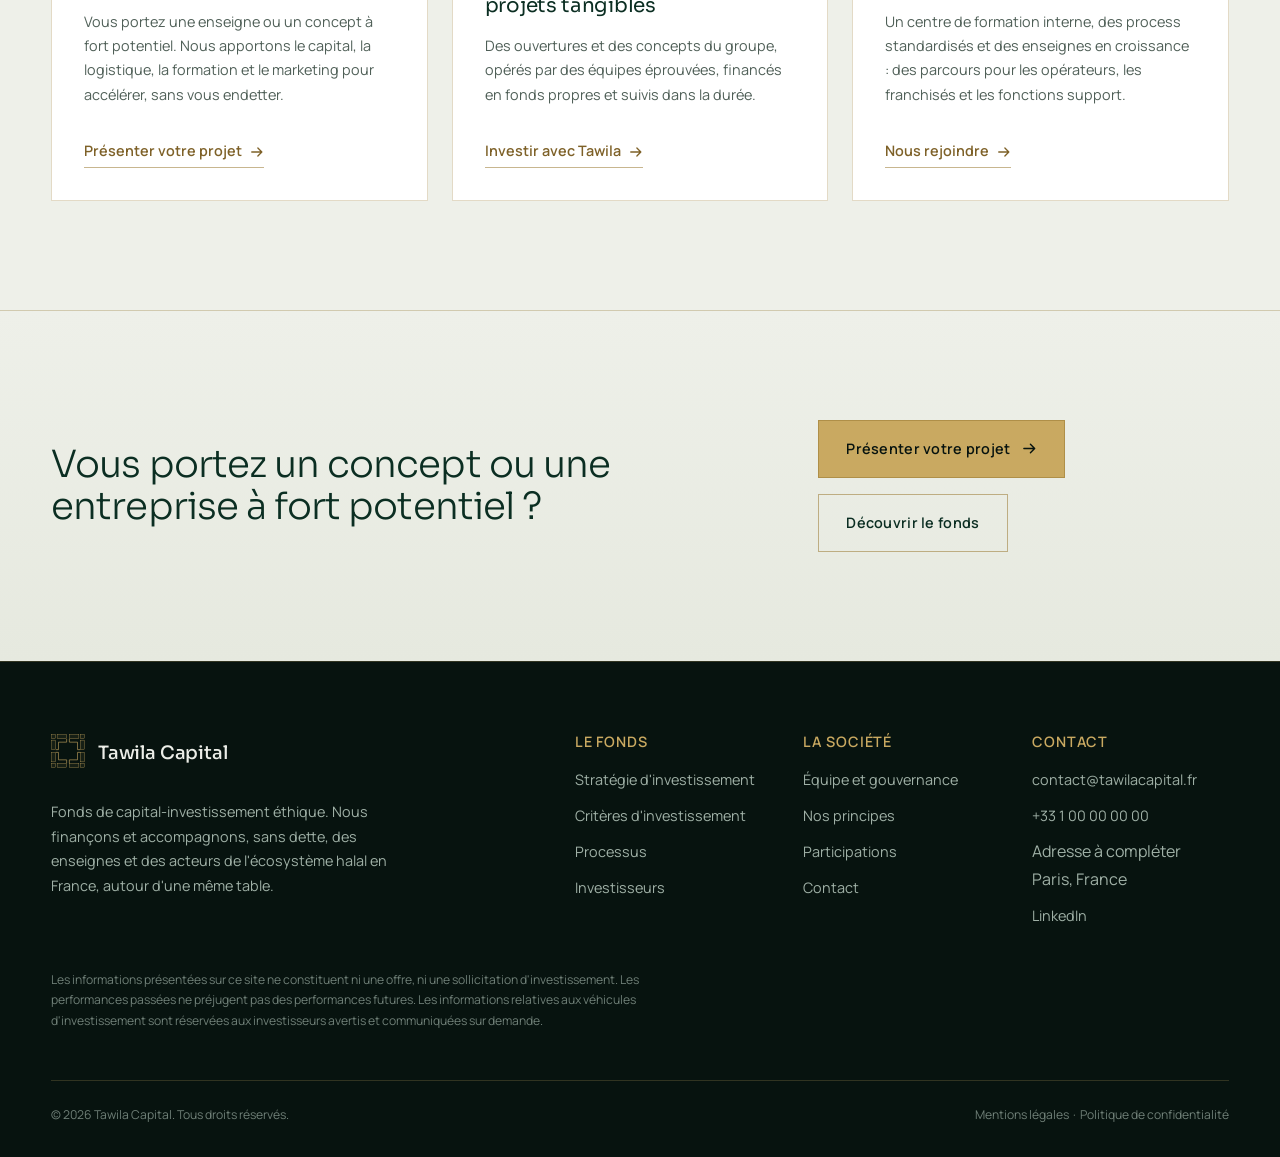
==== commit 35366bf1: "Thème clair pour le contenu, en-tête, héros, bandeaux et pied de page sombres Co-Authored-By: Claude" ====
--- a/preview/tawila-preview.html
+++ b/preview/tawila-preview.html
@@ -16,20 +16,21 @@
    Modifiez les variables ci-dessous : tout le site suit.
    ========================================================= */
 
+/* Jeu clair : tout le site par défaut */
 :root {
-  /* Couleurs */
-  --nuit: #07130f;           /* fond principal */
-  --foret: #0c241c;          /* sections alternées, panneaux */
-  --mousse: #123529;         /* survols, bordures teintées */
-  --or: #c9a961;             /* accent principal */
-  --or-clair: #e9d9ad;       /* accent lumineux (chiffres, mots-clés) */
-  --or-sombre: #8f7433;
-  --ivoire: #eceee8;         /* texte principal */
-  --sauge: #9fb0a6;          /* texte secondaire */
-  --sauge-sombre: #6f7f77;
-  --trait: rgba(201, 169, 97, 0.22);   /* hairlines dorées */
-  --trait-fort: rgba(201, 169, 97, 0.5);
-  --voile: rgba(7, 19, 15, 0.72);
+  --bg: #f7f7f3;             /* fond principal clair */
+  --bg-alt: #eef0e9;         /* sections alternées, panneaux */
+  --bg-hover: #e3e7dd;
+  --accent: #9c7a33;         /* or (foncé pour rester lisible sur clair) */
+  --accent-light: #7e6128;   /* chiffres, liens */
+  --accent-dark: #6b5222;
+  --text: #0b2e22;           /* vert nuit : texte principal */
+  --text-muted: #4f5f57;
+  --text-faint: #7d8b84;
+  --line: rgba(156, 122, 51, 0.28);
+  --line-strong: rgba(156, 122, 51, 0.55);
+  --voile: rgba(7, 19, 15, 0.9);
+  --gold-on-dark: #c9a961;
 
   /* Typographie */
   --font-display: "Sora", "Manrope", "Segoe UI", Helvetica, Arial, sans-serif;
@@ -53,12 +54,28 @@
   --dur: 1000ms;
 }
 
+/* Jeu sombre : barre de navigation, héros, bandeaux de page, pied de page */
+.site-header, .hero, .page-hero, .site-footer, .theme-dark {
+  --bg: #07130f;
+  --bg-alt: #0c241c;
+  --bg-hover: #123529;
+  --accent: #c9a961;
+  --accent-light: #e9d9ad;
+  --accent-dark: #8f7433;
+  --text: #eceee8;
+  --text-muted: #9fb0a6;
+  --text-faint: #6f7f77;
+  --line: rgba(201, 169, 97, 0.22);
+  --line-strong: rgba(201, 169, 97, 0.5);
+  color: var(--text);
+}
+
 /* ---------- Base ---------- */
 *, *::before, *::after { box-sizing: border-box; }
 html { scroll-behavior: smooth; -webkit-text-size-adjust: 100%; }
 body {
   margin: 0; font-family: var(--font-body); font-size: var(--t-md); line-height: 1.7;
-  color: var(--ivoire); background: var(--nuit); -webkit-font-smoothing: antialiased;
+  color: var(--text); background: var(--bg); -webkit-font-smoothing: antialiased;
 }
 img, svg { display: block; max-width: 100%; }
 a { color: inherit; text-decoration: none; }
@@ -66,36 +83,36 @@
 ul, ol { margin: 0; padding: 0; list-style: none; }
 h1, h2, h3, h4 {
   font-family: var(--font-display); font-weight: 400; line-height: 1.12; letter-spacing: -0.025em;
-  margin: 0 0 var(--s-3); color: var(--ivoire); text-wrap: balance;
+  margin: 0 0 var(--s-3); color: var(--text); text-wrap: balance;
 }
 h1 { font-size: var(--t-3xl); font-weight: 300; line-height: 1.08; }
 h2 { font-size: var(--t-2xl); font-weight: 300; }
 h3 { font-size: var(--t-xl); line-height: 1.25; letter-spacing: -0.015em; }
-h4 { font-size: var(--t-sm); font-family: var(--font-body); font-weight: 600; letter-spacing: 0.06em; text-transform: uppercase; color: var(--or); }
+h4 { font-size: var(--t-sm); font-family: var(--font-body); font-weight: 600; letter-spacing: 0.06em; text-transform: uppercase; color: var(--accent); }
 em, .italic { font-style: italic; }
-.lead { font-size: var(--t-lg); line-height: 1.6; color: var(--ivoire); max-width: 48ch; font-weight: 400; }
-.muted { color: var(--sauge); }
+.lead { font-size: var(--t-lg); line-height: 1.6; color: var(--text); max-width: 48ch; font-weight: 400; }
+.muted { color: var(--text-muted); }
 .serif { font-family: var(--font-display); }
 .eyebrow {
   display: inline-flex; align-items: center; gap: 0.8rem;
-  font-size: var(--t-xs); font-weight: 600; letter-spacing: 0.18em; text-transform: uppercase; color: var(--or);
+  font-size: var(--t-xs); font-weight: 600; letter-spacing: 0.18em; text-transform: uppercase; color: var(--accent);
   margin: 0 0 var(--s-3);
 }
-.eyebrow::before { content: ""; width: 28px; height: 1px; background: var(--or); }
-
-:focus-visible { outline: 1px solid var(--or); outline-offset: 4px; }
-.skip-link { position: absolute; left: var(--s-2); top: -100px; background: var(--or); color: var(--nuit); padding: 0.6rem 1rem; z-index: 1000; }
+.eyebrow::before { content: ""; width: 28px; height: 1px; background: var(--accent); }
+
+:focus-visible { outline: 1px solid var(--accent); outline-offset: 4px; }
+.skip-link { position: absolute; left: var(--s-2); top: -100px; background: var(--text); color: var(--bg); padding: 0.6rem 1rem; z-index: 1000; }
 .skip-link:focus { top: var(--s-2); }
 .visually-hidden { position: absolute !important; width: 1px; height: 1px; overflow: hidden; clip: rect(0 0 0 0); white-space: nowrap; }
 
 .container { width: min(100% - 2 * var(--gutter), var(--container)); margin-inline: auto; }
 .section { padding-block: var(--s-7); position: relative; }
 .section--tight { padding-block: var(--s-6); }
-.section--white, .section--alt { background: var(--foret); }
-.section--dark { background: var(--nuit); }
-.section--abysse { background: linear-gradient(180deg, var(--foret), var(--nuit)); border-top: 1px solid var(--trait); }
-.section + .section { border-top: 1px solid var(--trait); }
-.section--abysse + .site-footer { border-top: 0; }
+.section--white, .section--alt { background: var(--bg-alt); }
+.section--dark { background: var(--bg-alt); }
+.section--abysse { background: linear-gradient(180deg, var(--bg-alt), #e6e9df); border-top: 1px solid var(--line); }
+.section + .section { border-top: 1px solid var(--line); }
+
 
 .grid { display: grid; gap: var(--s-4); }
 .grid--2 { grid-template-columns: repeat(2, 1fr); }
@@ -106,78 +123,78 @@
 
 .section-head { margin-bottom: var(--s-5); }
 .section-head h2 { max-width: 26ch; }
-.section-head .lead { max-width: 56ch; color: var(--sauge); font-size: var(--t-md); }
+.section-head .lead { max-width: 56ch; color: var(--text-muted); font-size: var(--t-md); }
 .section-head--split { display: grid; grid-template-columns: minmax(0, 5fr) minmax(0, 6fr); gap: var(--s-4); align-items: end; }
 @media (max-width: 900px) { .section-head--split { grid-template-columns: 1fr; } }
 
 /* ---------- Ligne d'horizon (trait doré qui se dessine) ---------- */
-.horizon { width: 100%; height: 1px; background: var(--trait); position: relative; }
-.horizon::after { content: ""; position: absolute; inset: 0; background: var(--or); transform: scaleX(0); transform-origin: left center; transition: transform 1400ms var(--ease-out); }
+.horizon { width: 100%; height: 1px; background: var(--line); position: relative; }
+.horizon::after { content: ""; position: absolute; inset: 0; background: var(--accent); transform: scaleX(0); transform-origin: left center; transition: transform 1400ms var(--ease-out); }
 .is-visible .horizon::after, .horizon.is-visible::after { transform: scaleX(1); }
 
 /* ---------- Boutons et liens ---------- */
 .btn {
   display: inline-flex; align-items: center; gap: 0.7rem; padding: 1rem 1.7rem;
   font-weight: 600; font-size: var(--t-sm); letter-spacing: 0.02em;
-  border: 1px solid var(--trait-fort); color: var(--ivoire); background: transparent; border-radius: 0; cursor: pointer;
+  border: 1px solid var(--line-strong); color: var(--text); background: transparent; border-radius: 0; cursor: pointer;
   transition: background 350ms, color 350ms, border-color 350ms, box-shadow 350ms;
 }
-.btn:hover { border-color: var(--or); background: rgba(201, 169, 97, 0.08); }
-.btn--solid { background: var(--or); color: var(--nuit); border-color: var(--or); }
-.btn--solid:hover { background: var(--or-clair); border-color: var(--or-clair); box-shadow: 0 0 0 6px rgba(201, 169, 97, 0.12); }
-.btn--light { border-color: var(--trait-fort); color: var(--ivoire); }
-.btn--light.btn--solid { background: var(--or); color: var(--nuit); }
+.btn:hover { border-color: var(--accent); background: rgba(201, 169, 97, 0.08); }
+.btn--solid { background: var(--gold-on-dark); color: #07130f; border-color: var(--gold-on-dark); }
+.btn--solid:hover { background: #e9d9ad; border-color: #e9d9ad; box-shadow: 0 0 0 6px rgba(201, 169, 97, 0.18); }
+.btn--light { border-color: var(--line-strong); color: var(--text); }
+.btn--light.btn--solid { background: var(--gold-on-dark); color: #07130f; }
 .btn svg { width: 15px; height: 15px; transition: transform 350ms var(--ease-out); }
 .btn:hover svg { transform: translateX(4px); }
 
-.link { display: inline-flex; align-items: center; gap: 0.5rem; font-weight: 600; font-size: var(--t-sm); color: var(--or-clair); border-bottom: 1px solid var(--trait-fort); padding-bottom: 3px; transition: border-color 300ms, color 300ms; }
-.link:hover { color: var(--or); border-color: var(--or); }
+.link { display: inline-flex; align-items: center; gap: 0.5rem; font-weight: 600; font-size: var(--t-sm); color: var(--accent-light); border-bottom: 1px solid var(--line-strong); padding-bottom: 3px; transition: border-color 300ms, color 300ms; }
+.link:hover { color: var(--accent); border-color: var(--accent); }
 .link svg { width: 14px; height: 14px; flex: none; transition: transform 300ms var(--ease-out); }
 .link:hover svg { transform: translateX(3px); }
 
 /* ---------- En-tête ---------- */
-.site-header { position: fixed; inset: 0 0 auto 0; z-index: 100; height: var(--header-h); display: flex; align-items: center; transition: background 450ms, height 450ms, border-color 450ms; border-bottom: 1px solid transparent; }
-.site-header.is-scrolled { height: 72px; background: var(--voile); backdrop-filter: saturate(140%) blur(14px); -webkit-backdrop-filter: saturate(140%) blur(14px); border-color: var(--trait); }
+.site-header { position: fixed; inset: 0 0 auto 0; z-index: 100; height: var(--header-h); display: flex; align-items: center; background: rgba(7, 19, 15, 0.92); backdrop-filter: saturate(140%) blur(14px); -webkit-backdrop-filter: saturate(140%) blur(14px); border-bottom: 1px solid var(--line); transition: height 450ms; }
+.site-header.is-scrolled { height: 72px; }
 .site-header .container { display: flex; align-items: center; justify-content: space-between; gap: var(--s-4); }
 .brand { display: inline-flex; align-items: center; gap: 0.8rem; }
 .brand__mark { width: 34px; height: 34px; flex: none; }
-.brand__mark .b { fill: rgba(201, 169, 97, 0.08); stroke: var(--or); stroke-width: 1; }
-.brand__mark .g { fill: none; stroke: var(--or); stroke-width: 1.8; }
-.brand__name { font-family: var(--font-display); font-size: 1.15rem; font-weight: 500; letter-spacing: -0.01em; color: var(--ivoire); white-space: nowrap; transform: translateY(1px); }
+.brand__mark .b { fill: rgba(201, 169, 97, 0.08); stroke: var(--accent); stroke-width: 1; }
+.brand__mark .g { fill: none; stroke: var(--accent); stroke-width: 1.8; }
+.brand__name { font-family: var(--font-display); font-size: 1.15rem; font-weight: 500; letter-spacing: -0.01em; color: var(--text); white-space: nowrap; transform: translateY(1px); }
 
 .nav { display: flex; align-items: center; gap: clamp(1.2rem, 2.6vw, 2.6rem); }
-.nav a { font-size: var(--t-xs); font-weight: 600; letter-spacing: 0.12em; text-transform: uppercase; color: var(--sauge); position: relative; padding-block: 0.4rem; transition: color 300ms; }
-.nav a:hover, .nav a[aria-current="page"] { color: var(--ivoire); }
-.nav a:not(.btn)::after { content: ""; position: absolute; left: 0; right: 0; bottom: 0; height: 1px; background: var(--or); transform: scaleX(0); transform-origin: right; transition: transform 400ms var(--ease-out); }
+.nav a { font-size: var(--t-xs); font-weight: 600; letter-spacing: 0.12em; text-transform: uppercase; color: var(--text-muted); position: relative; padding-block: 0.4rem; transition: color 300ms; }
+.nav a:hover, .nav a[aria-current="page"] { color: var(--text); }
+.nav a:not(.btn)::after { content: ""; position: absolute; left: 0; right: 0; bottom: 0; height: 1px; background: var(--accent); transform: scaleX(0); transform-origin: right; transition: transform 400ms var(--ease-out); }
 .nav a:not(.btn):hover::after, .nav a[aria-current="page"]::after { transform: scaleX(1); transform-origin: left; }
-.nav .btn { padding: 0.7rem 1.2rem; text-transform: none; letter-spacing: 0.02em; font-size: var(--t-sm); color: var(--ivoire); }
+.nav .btn { padding: 0.7rem 1.2rem; text-transform: none; letter-spacing: 0.02em; font-size: var(--t-sm); color: var(--text); }
 
 .nav-toggle { display: none; width: 44px; height: 44px; border: 0; background: transparent; cursor: pointer; flex-direction: column; justify-content: center; align-items: center; gap: 6px; padding: 0; }
-.nav-toggle span { width: 24px; height: 1px; background: var(--ivoire); transition: transform 300ms, opacity 300ms; }
+.nav-toggle span { width: 24px; height: 1px; background: var(--text); transition: transform 300ms, opacity 300ms; }
 .nav-toggle[aria-expanded="true"] span:nth-child(1) { transform: translateY(7px) rotate(45deg); }
 .nav-toggle[aria-expanded="true"] span:nth-child(2) { opacity: 0; }
 .nav-toggle[aria-expanded="true"] span:nth-child(3) { transform: translateY(-7px) rotate(-45deg); }
 
 @media (max-width: 900px) {
   .nav-toggle { display: flex; }
-  .nav { position: fixed; inset: var(--header-h) 0 0 0; background: var(--nuit); flex-direction: column; align-items: flex-start; justify-content: flex-start; padding: var(--s-4) var(--gutter); gap: var(--s-3); border-top: 1px solid var(--trait);
+  .nav { position: fixed; inset: var(--header-h) 0 0 0; background: var(--bg); flex-direction: column; align-items: flex-start; justify-content: flex-start; padding: var(--s-4) var(--gutter); gap: var(--s-3); border-top: 1px solid var(--line);
     transform: translateY(-8px); opacity: 0; visibility: hidden; pointer-events: none; transition: opacity 300ms, transform 300ms var(--ease-out), visibility 0s 300ms; }
   .nav.is-open { transform: none; opacity: 1; visibility: visible; pointer-events: auto; transition-delay: 0s; }
-  .nav a { font-size: var(--t-xl); font-family: var(--font-display); font-weight: 300; text-transform: none; letter-spacing: -0.01em; color: var(--ivoire); }
+  .nav a { font-size: var(--t-xl); font-family: var(--font-display); font-weight: 300; text-transform: none; letter-spacing: -0.01em; color: var(--text); }
   .nav .btn { font-family: var(--font-body); font-size: var(--t-sm); font-weight: 600; margin-top: var(--s-2); }
-  .site-header.is-open { background: var(--nuit); }
+  .site-header.is-open { background: var(--bg); }
   body.nav-locked { overflow: hidden; }
 }
 
 /* ---------- Héros plein écran avec projecteur ---------- */
-.hero { position: relative; min-height: 100svh; display: flex; flex-direction: column; padding-top: calc(var(--header-h) + var(--s-4)); padding-bottom: var(--s-4); overflow: hidden; background: var(--nuit); isolation: isolate; }
+.hero { position: relative; min-height: 100svh; display: flex; flex-direction: column; padding-top: calc(var(--header-h) + var(--s-4)); padding-bottom: var(--s-4); overflow: hidden; background: var(--bg); isolation: isolate; }
 .hero__layer { position: absolute; inset: 0; z-index: -1; pointer-events: none; }
 .hero__layer svg { width: 100%; height: 100%; }
 .hero__layer--base { opacity: 1; }
 .hero__layer--base::after { content: ""; position: absolute; inset: 0; background: linear-gradient(180deg, rgba(7,19,15,0.2) 0%, rgba(7,19,15,0) 40%, rgba(7,19,15,0.85) 100%); }
 .hero__layer--reveal {
   --mx: 70%; --my: 40%; --r: 300px;
-  background: radial-gradient(circle var(--r) at var(--mx) var(--my), rgba(201, 169, 97, 0.16), rgba(201, 169, 97, 0) 70%), var(--foret);
+  background: radial-gradient(circle var(--r) at var(--mx) var(--my), rgba(201, 169, 97, 0.16), rgba(201, 169, 97, 0) 70%), #0c241c;
   -webkit-mask-image: radial-gradient(circle var(--r) at var(--mx) var(--my), #000 0%, rgba(0,0,0,0.75) 45%, transparent 75%);
           mask-image: radial-gradient(circle var(--r) at var(--mx) var(--my), #000 0%, rgba(0,0,0,0.75) 45%, transparent 75%);
   opacity: 0; transition: opacity 1600ms ease 600ms;
@@ -197,38 +214,38 @@
 @media (max-width: 900px) { .hero__grid { grid-template-columns: 1fr; gap: var(--s-4); } }
 .hero__aside { opacity: 0; transform: translateY(14px); transition: opacity 1000ms var(--ease-out) 700ms, transform 1000ms var(--ease-out) 700ms; }
 .hero.is-ready .hero__aside { opacity: 1; transform: none; }
-.hero__aside .lead { color: var(--sauge); max-width: 36ch; font-size: var(--t-md); }
+.hero__aside .lead { color: var(--text-muted); max-width: 36ch; font-size: var(--t-md); }
 .hero__actions { display: flex; flex-wrap: wrap; gap: var(--s-2); margin-top: var(--s-3); }
-.hero__foot { margin-top: auto; padding-top: var(--s-3); padding-top: var(--s-3); border-top: 1px solid var(--trait); display: flex; flex-wrap: wrap; justify-content: space-between; align-items: center; gap: var(--s-3);
+.hero__foot { margin-top: auto; padding-top: var(--s-3); padding-top: var(--s-3); border-top: 1px solid var(--line); display: flex; flex-wrap: wrap; justify-content: space-between; align-items: center; gap: var(--s-3);
   opacity: 0; transition: opacity 1200ms ease 1200ms; }
 .hero.is-ready .hero__foot { opacity: 1; }
 .hero__facts { display: flex; flex-wrap: wrap; gap: var(--s-4) var(--s-5); }
-.hero__facts li { font-size: var(--t-xs); letter-spacing: 0.08em; text-transform: uppercase; color: var(--sauge); }
-.hero__facts strong { display: block; font-family: var(--font-display); font-size: 1.5rem; font-weight: 300; letter-spacing: 0; text-transform: none; color: var(--or-clair); line-height: 1; margin-bottom: 0.3rem; }
-.scroll-cue { display: inline-flex; align-items: center; gap: 0.7rem; font-size: var(--t-xs); font-weight: 600; letter-spacing: 0.12em; text-transform: uppercase; color: var(--sauge); }
-.scroll-cue i { width: 40px; height: 1px; background: var(--or); display: block; animation: cue 2.6s var(--ease-out) infinite; transform-origin: left; }
+.hero__facts li { font-size: var(--t-xs); letter-spacing: 0.08em; text-transform: uppercase; color: var(--text-muted); }
+.hero__facts strong { display: block; font-family: var(--font-display); font-size: 1.5rem; font-weight: 300; letter-spacing: 0; text-transform: none; color: var(--accent-light); line-height: 1; margin-bottom: 0.3rem; }
+.scroll-cue { display: inline-flex; align-items: center; gap: 0.7rem; font-size: var(--t-xs); font-weight: 600; letter-spacing: 0.12em; text-transform: uppercase; color: var(--text-muted); }
+.scroll-cue i { width: 40px; height: 1px; background: var(--accent); display: block; animation: cue 2.6s var(--ease-out) infinite; transform-origin: left; }
 @keyframes cue { 0% { transform: scaleX(0); transform-origin: left; } 50% { transform: scaleX(1); transform-origin: left; } 51% { transform-origin: right; } 100% { transform: scaleX(0); transform-origin: right; } }
 
 /* ---------- Bandeau de page (pages intérieures) ---------- */
-.page-hero { padding-top: calc(var(--header-h) + var(--s-6)); padding-bottom: var(--s-6); position: relative; overflow: hidden; background: var(--nuit); }
+.page-hero { padding-top: calc(var(--header-h) + var(--s-6)); padding-bottom: var(--s-6); position: relative; overflow: hidden; background: var(--bg); }
 .page-hero::before { content: ""; position: absolute; inset: 0; background: radial-gradient(60% 80% at 85% 10%, rgba(201, 169, 97, 0.10), rgba(201, 169, 97, 0) 60%); pointer-events: none; }
 .page-hero .container { position: relative; }
 .page-hero h1 { max-width: 20ch; }
-.page-hero .lead { margin-top: var(--s-2); color: var(--sauge); }
+.page-hero .lead { margin-top: var(--s-2); color: var(--text-muted); }
 .page-hero__horizon { position: absolute; left: 0; right: 0; bottom: 0; width: 100%; height: auto; pointer-events: none; }
-.page-hero__horizon path { fill: none; stroke: var(--or); stroke-width: 1; opacity: 0.7; stroke-dasharray: 2000; stroke-dashoffset: 2000; transition: stroke-dashoffset 2400ms var(--ease-out) 150ms; }
+.page-hero__horizon path { fill: none; stroke: var(--accent); stroke-width: 1; opacity: 0.7; stroke-dasharray: 2000; stroke-dashoffset: 2000; transition: stroke-dashoffset 2400ms var(--ease-out) 150ms; }
 .page-hero.is-ready .page-hero__horizon path { stroke-dashoffset: 0; }
-.breadcrumb { display: flex; flex-wrap: wrap; gap: 0.6rem; font-size: var(--t-xs); font-weight: 600; letter-spacing: 0.1em; text-transform: uppercase; margin-bottom: var(--s-4); color: var(--sauge-sombre); }
+.breadcrumb { display: flex; flex-wrap: wrap; gap: 0.6rem; font-size: var(--t-xs); font-weight: 600; letter-spacing: 0.1em; text-transform: uppercase; margin-bottom: var(--s-4); color: var(--text-faint); }
 .breadcrumb li + li::before { content: "/"; margin-right: 0.6rem; opacity: 0.5; }
-.breadcrumb a:hover { color: var(--or); }
+.breadcrumb a:hover { color: var(--accent); }
 
 /* ---------- Chiffres clés ---------- */
-.stats { display: grid; grid-template-columns: repeat(4, 1fr); border-top: 1px solid var(--trait); }
-.stats > li { padding: var(--s-4) var(--s-3) var(--s-4) 0; border-bottom: 1px solid var(--trait); }
-.stats > li + li { border-left: 1px solid var(--trait); padding-left: var(--s-3); }
-.stat__value { font-family: var(--font-display); font-size: clamp(1.6rem, 1.2rem + 1.2vw, 2.3rem); font-weight: 300; line-height: 1; color: var(--or-clair); display: flex; align-items: baseline; gap: 0.12em; font-variant-numeric: tabular-nums; }
-.stat__value small { font-size: 0.42em; color: var(--or); font-family: var(--font-body); font-weight: 600; letter-spacing: 0.06em; }
-.stat__label { margin-top: var(--s-2); font-size: var(--t-sm); color: var(--sauge); max-width: 24ch; line-height: 1.5; }
+.stats { display: grid; grid-template-columns: repeat(4, 1fr); border-top: 1px solid var(--line); }
+.stats > li { padding: var(--s-4) var(--s-3) var(--s-4) 0; border-bottom: 1px solid var(--line); }
+.stats > li + li { border-left: 1px solid var(--line); padding-left: var(--s-3); }
+.stat__value { font-family: var(--font-display); font-size: clamp(1.6rem, 1.2rem + 1.2vw, 2.3rem); font-weight: 300; line-height: 1; color: var(--accent-light); display: flex; align-items: baseline; gap: 0.12em; font-variant-numeric: tabular-nums; }
+.stat__value small { font-size: 0.42em; color: var(--accent); font-family: var(--font-body); font-weight: 600; letter-spacing: 0.06em; }
+.stat__label { margin-top: var(--s-2); font-size: var(--t-sm); color: var(--text-muted); max-width: 24ch; line-height: 1.5; }
 @media (max-width: 900px) { .stats { grid-template-columns: repeat(2, 1fr); } .stats > li:nth-child(3) { border-left: 0; padding-left: 0; } }
 @media (max-width: 480px) { .stats { grid-template-columns: 1fr; } .stats > li + li { border-left: 0; padding-left: 0; } }
 
@@ -238,62 +255,62 @@
 .pillar { padding-top: var(--s-3); position: relative; }
 .pillar .horizon { position: absolute; top: 0; left: 0; }
 .pillar h3 { margin-bottom: var(--s-2); font-size: var(--t-lg); font-weight: 500; }
-.pillar p { color: var(--sauge); max-width: 38ch; font-size: var(--t-sm); }
-.pillar__icon { width: 34px; height: 34px; margin-bottom: var(--s-3); color: var(--or); }
+.pillar p { color: var(--text-muted); max-width: 38ch; font-size: var(--t-sm); }
+.pillar__icon { width: 34px; height: 34px; margin-bottom: var(--s-3); color: var(--accent); }
 .pillar__icon svg { width: 100%; height: 100%; stroke: currentColor; fill: none; stroke-width: 1; }
 
 /* ---------- Processus ---------- */
-.steps { counter-reset: step; border-top: 1px solid var(--trait); }
-.step { display: grid; grid-template-columns: 5rem minmax(0, 4fr) minmax(0, 7fr); gap: var(--s-3); padding: var(--s-4) 0; border-bottom: 1px solid var(--trait); align-items: start; }
-.step::before { counter-increment: step; content: counter(step, decimal-leading-zero); font-family: var(--font-display); font-size: var(--t-lg); font-weight: 300; color: var(--or); line-height: 1; }
+.steps { counter-reset: step; border-top: 1px solid var(--line); }
+.step { display: grid; grid-template-columns: 5rem minmax(0, 4fr) minmax(0, 7fr); gap: var(--s-3); padding: var(--s-4) 0; border-bottom: 1px solid var(--line); align-items: start; }
+.step::before { counter-increment: step; content: counter(step, decimal-leading-zero); font-family: var(--font-display); font-size: var(--t-lg); font-weight: 300; color: var(--accent); line-height: 1; }
 .step h3 { font-size: var(--t-lg); font-weight: 500; margin: 0; }
-.step p { margin: 0; color: var(--sauge); font-size: var(--t-sm); }
+.step p { margin: 0; color: var(--text-muted); font-size: var(--t-sm); }
 @media (max-width: 800px) { .step { grid-template-columns: 3.5rem 1fr; } .step p { grid-column: 2; } }
 
 /* ---------- Feuille de route / principes ---------- */
-.roadmap { display: grid; grid-template-columns: repeat(3, 1fr); gap: var(--s-4); border-top: 1px solid var(--trait); }
+.roadmap { display: grid; grid-template-columns: repeat(3, 1fr); gap: var(--s-4); border-top: 1px solid var(--line); }
 @media (max-width: 800px) { .roadmap { grid-template-columns: 1fr; } }
 .roadmap li { padding-top: var(--s-3); position: relative; }
-.roadmap li::before { content: ""; position: absolute; top: -1px; left: 0; width: 48px; height: 1px; background: var(--or); }
-.roadmap__year { font-family: var(--font-display); font-size: var(--t-xl); font-weight: 400; color: var(--or-clair); line-height: 1; margin-bottom: var(--s-2); }
-.roadmap p { color: var(--sauge); font-size: var(--t-sm); max-width: 34ch; margin: 0; }
-.principles { border-top: 1px solid var(--trait); }
-.principles li { display: grid; grid-template-columns: minmax(0, 4fr) minmax(0, 7fr); gap: var(--s-3); padding: var(--s-3) 0; border-bottom: 1px solid var(--trait); }
+.roadmap li::before { content: ""; position: absolute; top: -1px; left: 0; width: 48px; height: 1px; background: var(--accent); }
+.roadmap__year { font-family: var(--font-display); font-size: var(--t-xl); font-weight: 400; color: var(--accent-light); line-height: 1; margin-bottom: var(--s-2); }
+.roadmap p { color: var(--text-muted); font-size: var(--t-sm); max-width: 34ch; margin: 0; }
+.principles { border-top: 1px solid var(--line); }
+.principles li { display: grid; grid-template-columns: minmax(0, 4fr) minmax(0, 7fr); gap: var(--s-3); padding: var(--s-3) 0; border-bottom: 1px solid var(--line); }
 @media (max-width: 800px) { .principles li { grid-template-columns: 1fr; gap: var(--s-1); } }
 .principles h3 { font-size: var(--t-lg); font-weight: 500; margin: 0; }
-.principles p { margin: 0; color: var(--sauge); max-width: 58ch; font-size: var(--t-sm); }
+.principles p { margin: 0; color: var(--text-muted); max-width: 58ch; font-size: var(--t-sm); }
 
 /* ---------- Citation / thèse ---------- */
-.quote { font-family: var(--font-display); font-size: clamp(1.4rem, 1.1rem + 1vw, 2rem); font-weight: 300; line-height: 1.35; max-width: 28ch; color: var(--ivoire); margin: 0; }
-.quote::before { content: "«\00a0"; color: var(--or); }
-.quote::after { content: "\00a0»"; color: var(--or); }
+.quote { font-family: var(--font-display); font-size: clamp(1.4rem, 1.1rem + 1vw, 2rem); font-weight: 300; line-height: 1.35; max-width: 28ch; color: var(--text); margin: 0; }
+.quote::before { content: "«\00a0"; color: var(--accent); }
+.quote::after { content: "\00a0»"; color: var(--accent); }
 .thesis { display: grid; grid-template-columns: minmax(0, 7fr) minmax(0, 4fr); gap: var(--s-6); align-items: end; }
 @media (max-width: 900px) { .thesis { grid-template-columns: 1fr; gap: var(--s-4); } }
-.thesis__aside p { color: var(--sauge); max-width: 36ch; font-size: var(--t-sm); }
+.thesis__aside p { color: var(--text-muted); max-width: 36ch; font-size: var(--t-sm); }
 
 /* ---------- Secteurs ---------- */
-.sectors { display: grid; grid-template-columns: repeat(2, 1fr); gap: 0 var(--s-5); border-top: 1px solid var(--trait); }
+.sectors { display: grid; grid-template-columns: repeat(2, 1fr); gap: 0 var(--s-5); border-top: 1px solid var(--line); }
 @media (max-width: 700px) { .sectors { grid-template-columns: 1fr; } }
-.sector { display: grid; grid-template-columns: minmax(0, 1fr) auto; gap: var(--s-3); align-items: baseline; padding: var(--s-3) 0; border-bottom: 1px solid var(--trait); }
+.sector { display: grid; grid-template-columns: minmax(0, 1fr) auto; gap: var(--s-3); align-items: baseline; padding: var(--s-3) 0; border-bottom: 1px solid var(--line); }
 .sector h3 { font-size: var(--t-lg); font-weight: 500; margin: 0; }
-.sector p { grid-column: 1 / -1; margin: 0; color: var(--sauge); font-size: var(--t-sm); max-width: 46ch; }
-.sector__tag { font-size: var(--t-xs); font-weight: 600; letter-spacing: 0.1em; text-transform: uppercase; color: var(--or); white-space: nowrap; }
+.sector p { grid-column: 1 / -1; margin: 0; color: var(--text-muted); font-size: var(--t-sm); max-width: 46ch; }
+.sector__tag { font-size: var(--t-xs); font-weight: 600; letter-spacing: 0.1em; text-transform: uppercase; color: var(--accent); white-space: nowrap; }
 
 /* ---------- Écosystème (bandeau de marques) ---------- */
-.ecosystem { overflow: hidden; border-top: 1px solid var(--trait); border-bottom: 1px solid var(--trait); padding: var(--s-3) 0; -webkit-mask-image: linear-gradient(90deg, transparent, #000 10%, #000 90%, transparent); mask-image: linear-gradient(90deg, transparent, #000 10%, #000 90%, transparent); }
+.ecosystem { overflow: hidden; border-top: 1px solid var(--line); border-bottom: 1px solid var(--line); padding: var(--s-3) 0; -webkit-mask-image: linear-gradient(90deg, transparent, #000 10%, #000 90%, transparent); mask-image: linear-gradient(90deg, transparent, #000 10%, #000 90%, transparent); }
 .ecosystem__track { display: flex; width: max-content; gap: var(--s-5); animation: marquee 48s linear infinite; }
 .ecosystem:hover .ecosystem__track { animation-play-state: paused; }
-.ecosystem__track li { font-family: var(--font-display); font-size: 1.05rem; font-weight: 400; letter-spacing: 0.02em; color: var(--sauge); white-space: nowrap; display: flex; align-items: center; gap: var(--s-5); }
-.ecosystem__track li::after { content: ""; width: 6px; height: 6px; background: var(--or); transform: rotate(45deg); flex: none; }
+.ecosystem__track li { font-family: var(--font-display); font-size: 1.05rem; font-weight: 400; letter-spacing: 0.02em; color: var(--text-muted); white-space: nowrap; display: flex; align-items: center; gap: var(--s-5); }
+.ecosystem__track li::after { content: ""; width: 6px; height: 6px; background: var(--accent); transform: rotate(45deg); flex: none; }
 @keyframes marquee { from { transform: translateX(0); } to { transform: translateX(-50%); } }
 
 /* ---------- Rejoindre la table ---------- */
 .join { display: grid; grid-template-columns: repeat(3, 1fr); gap: var(--s-3); }
 @media (max-width: 900px) { .join { grid-template-columns: 1fr; } }
-.join__card { display: flex; flex-direction: column; gap: var(--s-2); padding: var(--s-4); border: 1px solid var(--trait); background: linear-gradient(180deg, rgba(201,169,97,0.04), rgba(201,169,97,0)); min-height: 320px; position: relative; transition: border-color 400ms, transform 600ms var(--ease-out); }
-.join__card:hover { border-color: var(--or); transform: translateY(-4px); }
+.join__card { display: flex; flex-direction: column; gap: var(--s-2); padding: var(--s-4); border: 1px solid var(--line); background: #fff; min-height: 320px; position: relative; transition: border-color 400ms, transform 600ms var(--ease-out), box-shadow 400ms; }
+.join__card:hover { border-color: var(--accent); transform: translateY(-4px); box-shadow: 0 16px 40px rgba(11, 46, 34, 0.08); }
 .join__card h3 { font-size: var(--t-lg); margin: var(--s-3) 0 0; }
-.join__card p { color: var(--sauge); font-size: var(--t-sm); flex: 1; }
+.join__card p { color: var(--text-muted); font-size: var(--t-sm); flex: 1; }
 .join__card .link { align-self: flex-start; }
 .join__card .eyebrow { margin: 0; }
 
@@ -301,53 +318,53 @@
 .trust { display: grid; grid-template-columns: repeat(4, 1fr); gap: var(--s-4); }
 @media (max-width: 900px) { .trust { grid-template-columns: repeat(2, 1fr); } }
 @media (max-width: 560px) { .trust { grid-template-columns: 1fr; } }
-.trust li { padding-top: var(--s-3); border-top: 1px solid var(--trait); }
+.trust li { padding-top: var(--s-3); border-top: 1px solid var(--line); }
 .trust h3 { font-size: var(--t-lg); font-weight: 500; margin-bottom: var(--s-1); }
-.trust p { color: var(--sauge); font-size: var(--t-sm); margin: 0; }
+.trust p { color: var(--text-muted); font-size: var(--t-sm); margin: 0; }
 
 /* ---------- Équipe ---------- */
 .team { display: grid; grid-template-columns: repeat(3, 1fr); gap: var(--s-5) var(--s-4); }
 @media (max-width: 900px) { .team { grid-template-columns: repeat(2, 1fr); } }
 @media (max-width: 560px) { .team { grid-template-columns: 1fr; } }
 .member figure { margin: 0; }
-.member__photo { aspect-ratio: 4 / 5; background: linear-gradient(160deg, var(--mousse), var(--foret)); border: 1px solid var(--trait); overflow: hidden; position: relative; display: grid; place-items: center; }
+.member__photo { aspect-ratio: 4 / 5; background: linear-gradient(160deg, var(--bg-alt), var(--bg-hover)); border: 1px solid var(--line); overflow: hidden; position: relative; display: grid; place-items: center; }
 .member__photo img { width: 100%; height: 100%; object-fit: cover; filter: saturate(0.85); transition: transform 1400ms var(--ease-out), filter 600ms; }
 .member:hover .member__photo img { transform: scale(1.03); filter: saturate(1); }
-.member__initials { font-family: var(--font-display); font-size: 2.2rem; font-weight: 300; color: var(--or); opacity: 0.6; letter-spacing: 0.08em; }
+.member__initials { font-family: var(--font-display); font-size: 2.2rem; font-weight: 300; color: var(--accent); opacity: 0.6; letter-spacing: 0.08em; }
 .member__photo--org { aspect-ratio: 16 / 9; }
 .member__photo--org .member__initials { font-size: 1.3rem; letter-spacing: 0.02em; opacity: 0.9; }
 .member figcaption { padding-top: var(--s-3); }
 .member h3 { font-size: var(--t-lg); font-weight: 500; margin: 0 0 0.2rem; }
-.member__role { color: var(--or); font-size: var(--t-xs); font-weight: 600; letter-spacing: 0.08em; text-transform: uppercase; margin-bottom: var(--s-2); }
-.member p { color: var(--sauge); font-size: var(--t-sm); max-width: 38ch; }
+.member__role { color: var(--accent); font-size: var(--t-xs); font-weight: 600; letter-spacing: 0.08em; text-transform: uppercase; margin-bottom: var(--s-2); }
+.member p { color: var(--text-muted); font-size: var(--t-sm); max-width: 38ch; }
 
 /* ---------- Participations ---------- */
 .portfolio { display: grid; grid-template-columns: repeat(3, 1fr); gap: var(--s-3); }
 @media (max-width: 900px) { .portfolio { grid-template-columns: repeat(2, 1fr); } }
 @media (max-width: 560px) { .portfolio { grid-template-columns: 1fr; } }
-.holding { border: 1px solid var(--trait); padding: var(--s-4); display: flex; flex-direction: column; gap: var(--s-2); min-height: 280px; background: rgba(12, 36, 28, 0.5); transition: border-color 400ms, background 400ms; }
-.holding:hover { border-color: var(--or); background: var(--foret); }
-.holding__logo { height: 44px; display: flex; align-items: center; font-family: var(--font-display); font-size: 1.15rem; font-weight: 500; letter-spacing: -0.01em; color: var(--or-clair); }
+.holding { border: 1px solid var(--line); padding: var(--s-4); display: flex; flex-direction: column; gap: var(--s-2); min-height: 280px; background: #fff; transition: border-color 400ms, box-shadow 400ms; }
+.holding:hover { border-color: var(--accent); box-shadow: 0 12px 32px rgba(11, 46, 34, 0.08); }
+.holding__logo { height: 44px; display: flex; align-items: center; font-family: var(--font-display); font-size: 1.15rem; font-weight: 500; letter-spacing: -0.01em; color: var(--accent-light); }
 .holding__logo img { max-height: 44px; width: auto; }
 .holding h3 { font-size: var(--t-lg); font-weight: 500; margin: var(--s-2) 0 0; }
-.holding p { color: var(--sauge); font-size: var(--t-sm); margin: 0; flex: 1; }
-.holding__meta { display: flex; justify-content: space-between; gap: var(--s-2); font-size: var(--t-xs); font-weight: 600; letter-spacing: 0.08em; text-transform: uppercase; color: var(--or); padding-top: var(--s-2); border-top: 1px solid var(--trait); }
+.holding p { color: var(--text-muted); font-size: var(--t-sm); margin: 0; flex: 1; }
+.holding__meta { display: flex; justify-content: space-between; gap: var(--s-2); font-size: var(--t-xs); font-weight: 600; letter-spacing: 0.08em; text-transform: uppercase; color: var(--accent); padding-top: var(--s-2); border-top: 1px solid var(--line); }
 .filters { display: flex; flex-wrap: wrap; gap: 0.5rem; margin-bottom: var(--s-4); }
-.filters button { font: inherit; font-size: var(--t-xs); font-weight: 600; letter-spacing: 0.08em; text-transform: uppercase; padding: 0.55rem 1rem; border: 1px solid var(--trait); background: transparent; color: var(--sauge); cursor: pointer; transition: all 300ms; }
-.filters button[aria-pressed="true"], .filters button:hover { background: var(--or); color: var(--nuit); border-color: var(--or); }
+.filters button { font: inherit; font-size: var(--t-xs); font-weight: 600; letter-spacing: 0.08em; text-transform: uppercase; padding: 0.55rem 1rem; border: 1px solid var(--line); background: transparent; color: var(--text-muted); cursor: pointer; transition: all 300ms; }
+.filters button[aria-pressed="true"], .filters button:hover { background: var(--text); color: var(--bg); border-color: var(--text); }
 .holding.is-hidden { display: none; }
 
 /* ---------- Accordéon ---------- */
-.accordion { border-top: 1px solid var(--trait); }
-.accordion__item { border-bottom: 1px solid var(--trait); }
-.accordion__trigger { width: 100%; display: flex; justify-content: space-between; align-items: center; gap: var(--s-3); padding: var(--s-3) 0; background: none; border: 0; cursor: pointer; text-align: left; font-family: var(--font-display); font-size: var(--t-md); font-weight: 400; color: var(--ivoire); line-height: 1.25; transition: color 300ms; }
-.accordion__trigger:hover { color: var(--or-clair); }
+.accordion { border-top: 1px solid var(--line); }
+.accordion__item { border-bottom: 1px solid var(--line); }
+.accordion__trigger { width: 100%; display: flex; justify-content: space-between; align-items: center; gap: var(--s-3); padding: var(--s-3) 0; background: none; border: 0; cursor: pointer; text-align: left; font-family: var(--font-display); font-size: var(--t-md); font-weight: 400; color: var(--text); line-height: 1.25; transition: color 300ms; }
+.accordion__trigger:hover { color: var(--accent-light); }
 .accordion__icon { width: 14px; height: 14px; position: relative; flex: none; }
-.accordion__icon::before, .accordion__icon::after { content: ""; position: absolute; background: var(--or); inset: 50% 0 auto 0; height: 1px; transition: transform 350ms var(--ease-out); }
+.accordion__icon::before, .accordion__icon::after { content: ""; position: absolute; background: var(--accent); inset: 50% 0 auto 0; height: 1px; transition: transform 350ms var(--ease-out); }
 .accordion__icon::after { transform: rotate(90deg); }
 .accordion__trigger[aria-expanded="true"] .accordion__icon::after { transform: rotate(0); }
 .accordion__panel { overflow: hidden; height: 0; transition: height 450ms var(--ease-out); }
-.accordion__panel > div { padding: 0 0 var(--s-3); color: var(--sauge); max-width: 64ch; font-size: var(--t-sm); }
+.accordion__panel > div { padding: 0 0 var(--s-3); color: var(--text-muted); max-width: 64ch; font-size: var(--t-sm); }
 
 /* ---------- Appel à l'action ---------- */
 .cta { display: grid; grid-template-columns: minmax(0, 7fr) minmax(0, 4fr); gap: var(--s-5); align-items: center; }
@@ -360,52 +377,52 @@
 .contact-layout { display: grid; grid-template-columns: minmax(0, 4fr) minmax(0, 7fr); gap: var(--s-6); align-items: start; }
 @media (max-width: 900px) { .contact-layout { grid-template-columns: 1fr; gap: var(--s-5); } }
 .contact-info dl { margin: 0; display: grid; gap: var(--s-3); }
-.contact-info dt { font-size: var(--t-xs); font-weight: 600; letter-spacing: 0.12em; text-transform: uppercase; color: var(--or); margin-bottom: 0.3rem; }
-.contact-info dd { margin: 0; color: var(--sauge); font-size: var(--t-sm); }
-.contact-info dd a { color: var(--ivoire); }
-.contact-info a:hover { color: var(--or-clair); }
+.contact-info dt { font-size: var(--t-xs); font-weight: 600; letter-spacing: 0.12em; text-transform: uppercase; color: var(--accent); margin-bottom: 0.3rem; }
+.contact-info dd { margin: 0; color: var(--text-muted); font-size: var(--t-sm); }
+.contact-info dd a { color: var(--text); }
+.contact-info a:hover { color: var(--accent-light); }
 .form { display: grid; gap: var(--s-3); }
 .form__row { display: grid; grid-template-columns: 1fr 1fr; gap: var(--s-3); }
 @media (max-width: 600px) { .form__row { grid-template-columns: 1fr; } }
 .field { display: grid; gap: 0.45rem; }
-.field label { font-size: var(--t-xs); font-weight: 600; letter-spacing: 0.08em; text-transform: uppercase; color: var(--sauge); }
-.field label em { color: var(--or); font-style: normal; }
-.field input, .field select, .field textarea { font: inherit; font-size: var(--t-md); color: var(--ivoire); padding: 0.9rem 1rem; background: rgba(12, 36, 28, 0.6); border: 1px solid var(--trait); border-radius: 0; width: 100%; transition: border-color 300ms, box-shadow 300ms; color-scheme: dark; }
-.field input:focus, .field select:focus, .field textarea:focus { outline: none; border-color: var(--or); box-shadow: 0 0 0 4px rgba(201, 169, 97, 0.14); }
+.field label { font-size: var(--t-xs); font-weight: 600; letter-spacing: 0.08em; text-transform: uppercase; color: var(--text-muted); }
+.field label em { color: var(--accent); font-style: normal; }
+.field input, .field select, .field textarea { font: inherit; font-size: var(--t-md); color: var(--text); padding: 0.9rem 1rem; background: #fff; border: 1px solid var(--line); border-radius: 0; width: 100%; transition: border-color 300ms, box-shadow 300ms; }
+.field input:focus, .field select:focus, .field textarea:focus { outline: none; border-color: var(--accent); box-shadow: 0 0 0 4px rgba(156, 122, 51, 0.16); }
 .field textarea { min-height: 160px; resize: vertical; }
-.field .hint { font-size: var(--t-xs); color: var(--sauge-sombre); }
-.field.is-invalid input, .field.is-invalid textarea, .field.is-invalid select { border-color: #d0665c; }
-.field .error { font-size: var(--t-xs); color: #e2867d; display: none; }
+.field .hint { font-size: var(--t-xs); color: var(--text-faint); }
+.field.is-invalid input, .field.is-invalid textarea, .field.is-invalid select { border-color: #b3423a; }
+.field .error { font-size: var(--t-xs); color: #b3423a; display: none; }
 .field.is-invalid .error { display: block; }
-.checkbox { display: flex; gap: 0.75rem; align-items: flex-start; font-size: var(--t-sm); color: var(--sauge); }
-.checkbox input { margin-top: 0.3rem; accent-color: var(--or); }
-.checkbox a { color: var(--or-clair); border-bottom: 1px solid var(--trait-fort); }
+.checkbox { display: flex; gap: 0.75rem; align-items: flex-start; font-size: var(--t-sm); color: var(--text-muted); }
+.checkbox input { margin-top: 0.3rem; accent-color: var(--accent); }
+.checkbox a { color: var(--accent-light); border-bottom: 1px solid var(--line-strong); }
 .form__footer { display: flex; flex-wrap: wrap; align-items: center; gap: var(--s-3); }
-.form__status { font-size: var(--t-sm); font-weight: 600; color: var(--or-clair); }
-.form__status.is-error { color: #e2867d; }
+.form__status { font-size: var(--t-sm); font-weight: 600; color: var(--accent-light); }
+.form__status.is-error { color: #b3423a; }
 .honeypot { position: absolute; left: -9999px; }
-.map-placeholder { aspect-ratio: 16 / 7; border: 1px solid var(--trait); background: linear-gradient(160deg, var(--foret), var(--nuit)); display: grid; place-items: center; color: var(--sauge-sombre); font-size: var(--t-sm); }
+.map-placeholder { aspect-ratio: 16 / 7; border: 1px solid var(--line); background: var(--bg-alt); display: grid; place-items: center; color: var(--text-faint); font-size: var(--t-sm); }
 
 /* ---------- Texte long ---------- */
-.prose { max-width: 68ch; color: var(--sauge); }
-.prose h2 { font-size: var(--t-xl); margin-top: var(--s-5); color: var(--ivoire); }
+.prose { max-width: 68ch; color: var(--text-muted); }
+.prose h2 { font-size: var(--t-xl); margin-top: var(--s-5); color: var(--text); }
 .prose ul { list-style: disc; padding-left: 1.2rem; margin-bottom: var(--s-2); }
 .prose li { margin-bottom: 0.35rem; }
-.prose a { color: var(--or-clair); border-bottom: 1px solid var(--trait-fort); }
+.prose a { color: var(--accent-light); border-bottom: 1px solid var(--line-strong); }
 
 /* ---------- Pied de page ---------- */
-.site-footer { background: var(--nuit); color: var(--sauge); padding: var(--s-6) 0 var(--s-4); border-top: 1px solid var(--trait); }
+.site-footer { background: var(--bg); color: var(--text-muted); padding: var(--s-6) 0 var(--s-4); border-top: 1px solid var(--line); }
 .footer__grid { display: grid; grid-template-columns: minmax(0, 5fr) repeat(3, minmax(0, 2fr)); gap: var(--s-5) var(--s-4); }
 @media (max-width: 900px) { .footer__grid { grid-template-columns: 1fr 1fr; } }
 @media (max-width: 560px) { .footer__grid { grid-template-columns: 1fr; } }
-.footer__about p { color: var(--sauge); max-width: 38ch; font-size: var(--t-sm); margin-top: var(--s-3); }
+.footer__about p { color: var(--text-muted); max-width: 38ch; font-size: var(--t-sm); margin-top: var(--s-3); }
 .footer__col h4 { margin-bottom: var(--s-2); }
 .footer__col li { margin-bottom: 0.55rem; }
-.footer__col a { color: var(--sauge); font-size: var(--t-sm); transition: color 300ms; }
-.footer__col a:hover { color: var(--or-clair); }
-.footer__bottom { margin-top: var(--s-5); padding-top: var(--s-3); border-top: 1px solid var(--trait); display: flex; flex-wrap: wrap; justify-content: space-between; gap: var(--s-2); font-size: var(--t-xs); color: var(--sauge-sombre); }
-.footer__bottom a:hover { color: var(--ivoire); }
-.footer__disclaimer { font-size: var(--t-xs); color: var(--sauge-sombre); max-width: 84ch; margin-top: var(--s-4); }
+.footer__col a { color: var(--text-muted); font-size: var(--t-sm); transition: color 300ms; }
+.footer__col a:hover { color: var(--accent-light); }
+.footer__bottom { margin-top: var(--s-5); padding-top: var(--s-3); border-top: 1px solid var(--line); display: flex; flex-wrap: wrap; justify-content: space-between; gap: var(--s-2); font-size: var(--t-xs); color: var(--text-faint); }
+.footer__bottom a:hover { color: var(--text); }
+.footer__disclaimer { font-size: var(--t-xs); color: var(--text-faint); max-width: 84ch; margin-top: var(--s-4); }
 
 /* ---------- Révélations ---------- */
 .reveal { opacity: 0; transform: translateY(20px); transition: opacity var(--dur) var(--ease-out), transform var(--dur) var(--ease-out); }
@@ -428,7 +445,7 @@
 }
 @media print { .site-header, .scroll-cue, .nav-toggle, .cta, .hero__layer { display: none !important; } body { background: #fff; color: #000; } .reveal { opacity: 1; transform: none; } }
 
-  .preview-banner { position: fixed; left: 0; right: 0; bottom: 0; z-index: 200; background: #07130f; color: #eceee8; font: 600 12px/1.4 Manrope, sans-serif; padding: 8px 16px; text-align: center; opacity: .92; }
+  .preview-banner { position: fixed; left: 0; right: 0; bottom: 0; z-index: 200; background: #0b2e22; color: #eceee8; font: 600 12px/1.4 Manrope, sans-serif; padding: 8px 16px; text-align: center; opacity: .92; }
   .preview-banner a { color: #c9a961; }
   .view[hidden] { display: none !important; }
   </style>
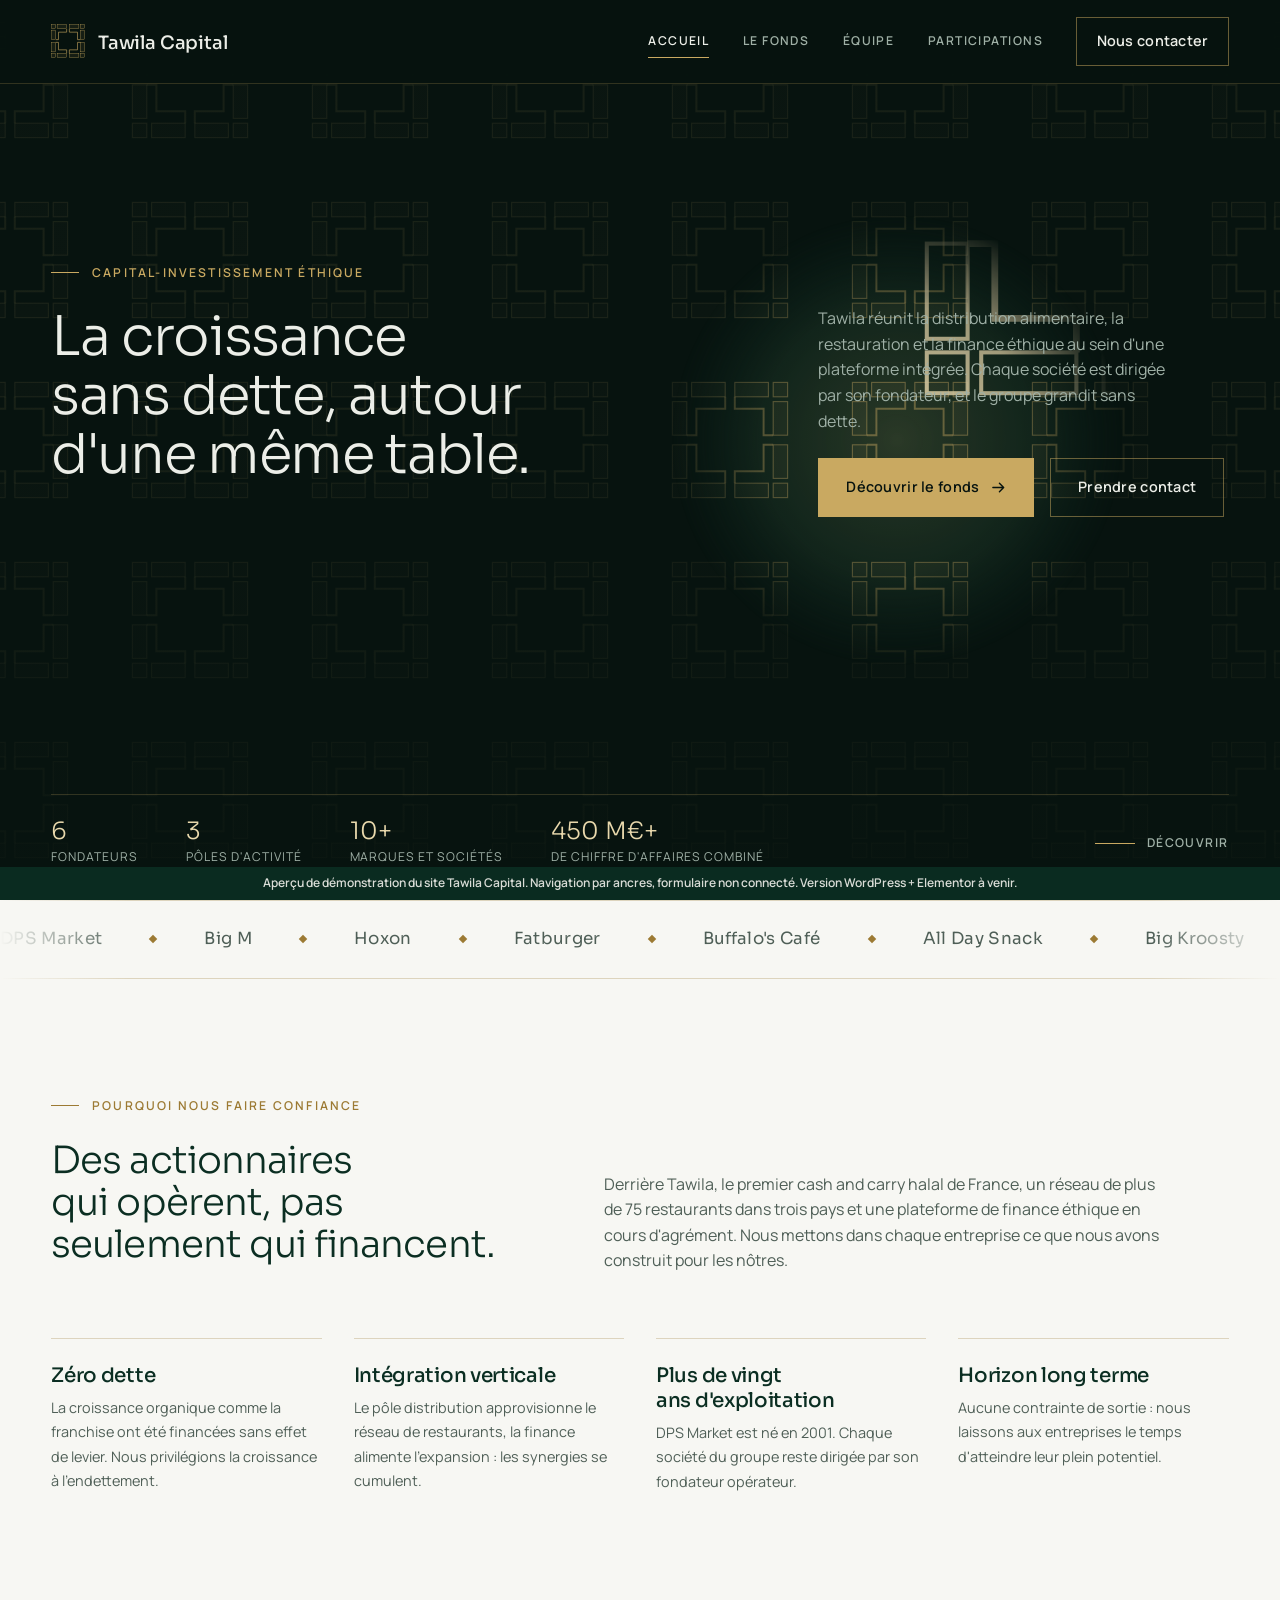
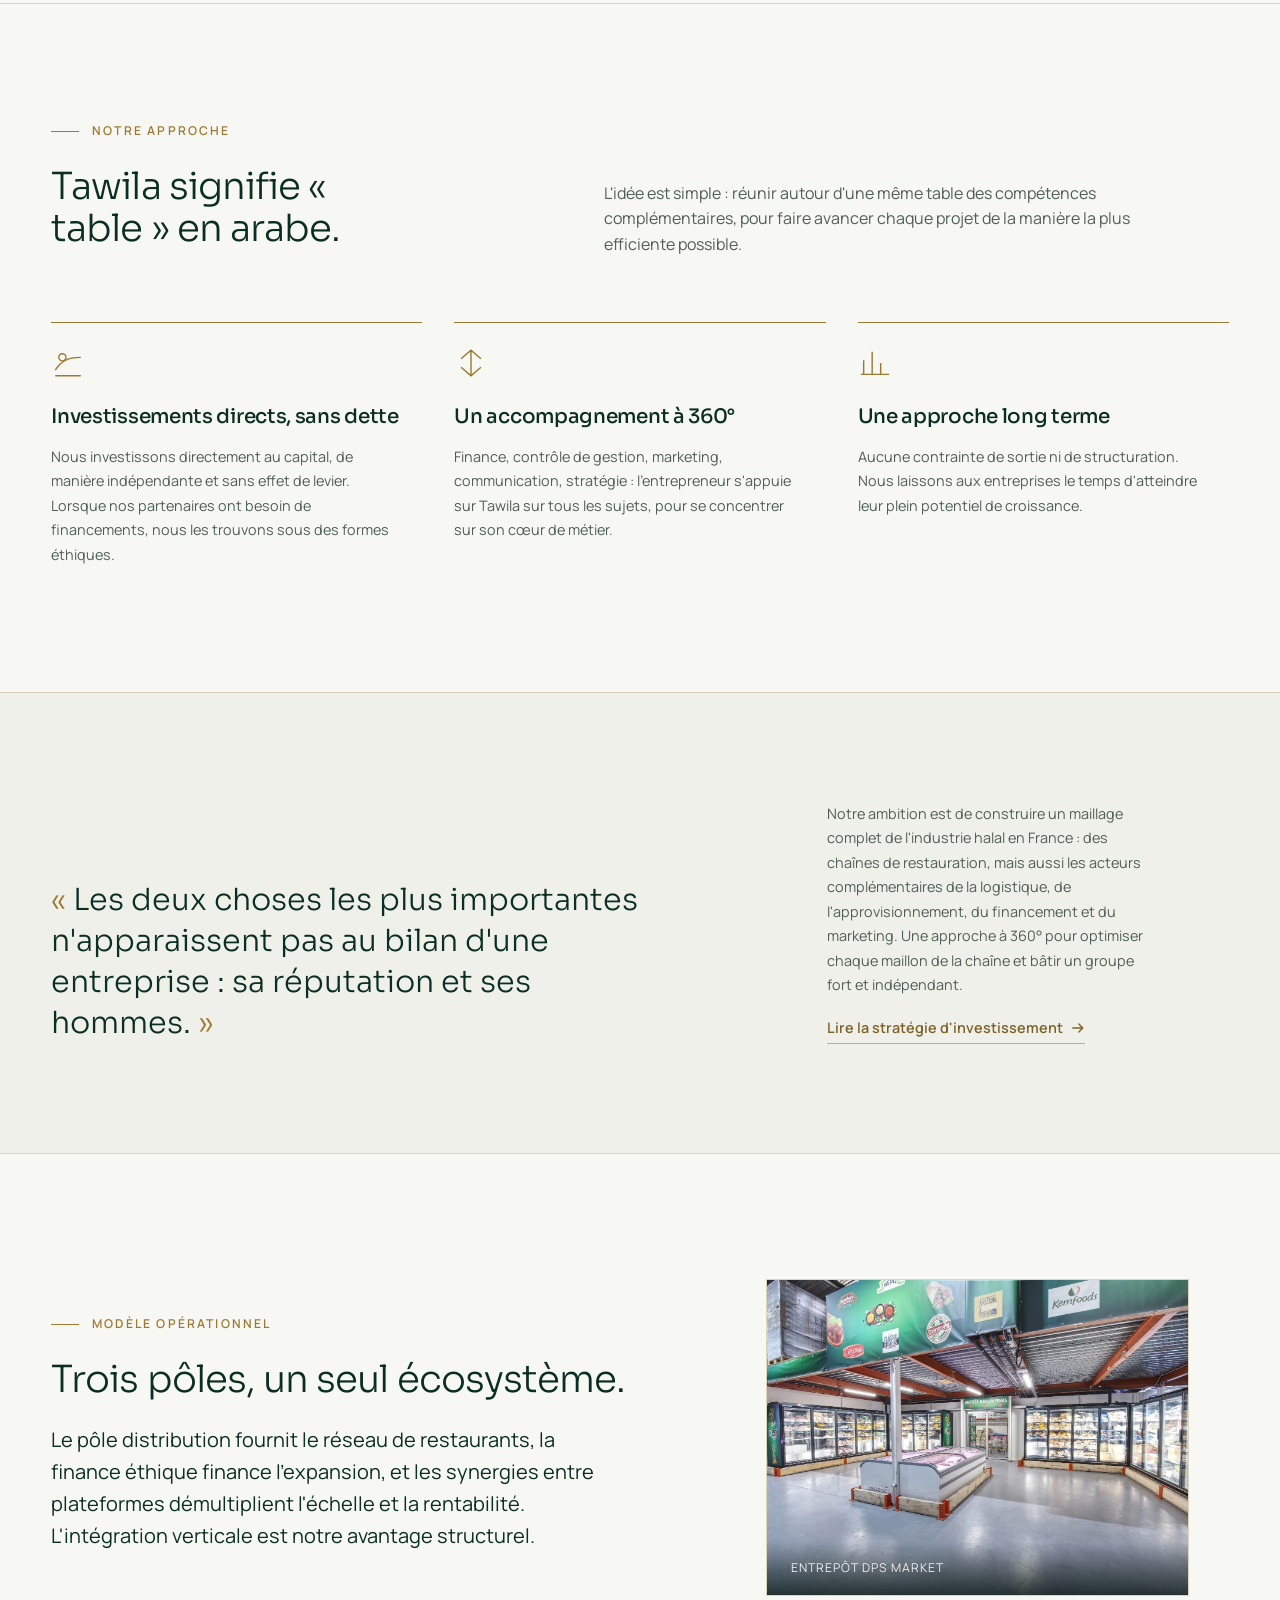
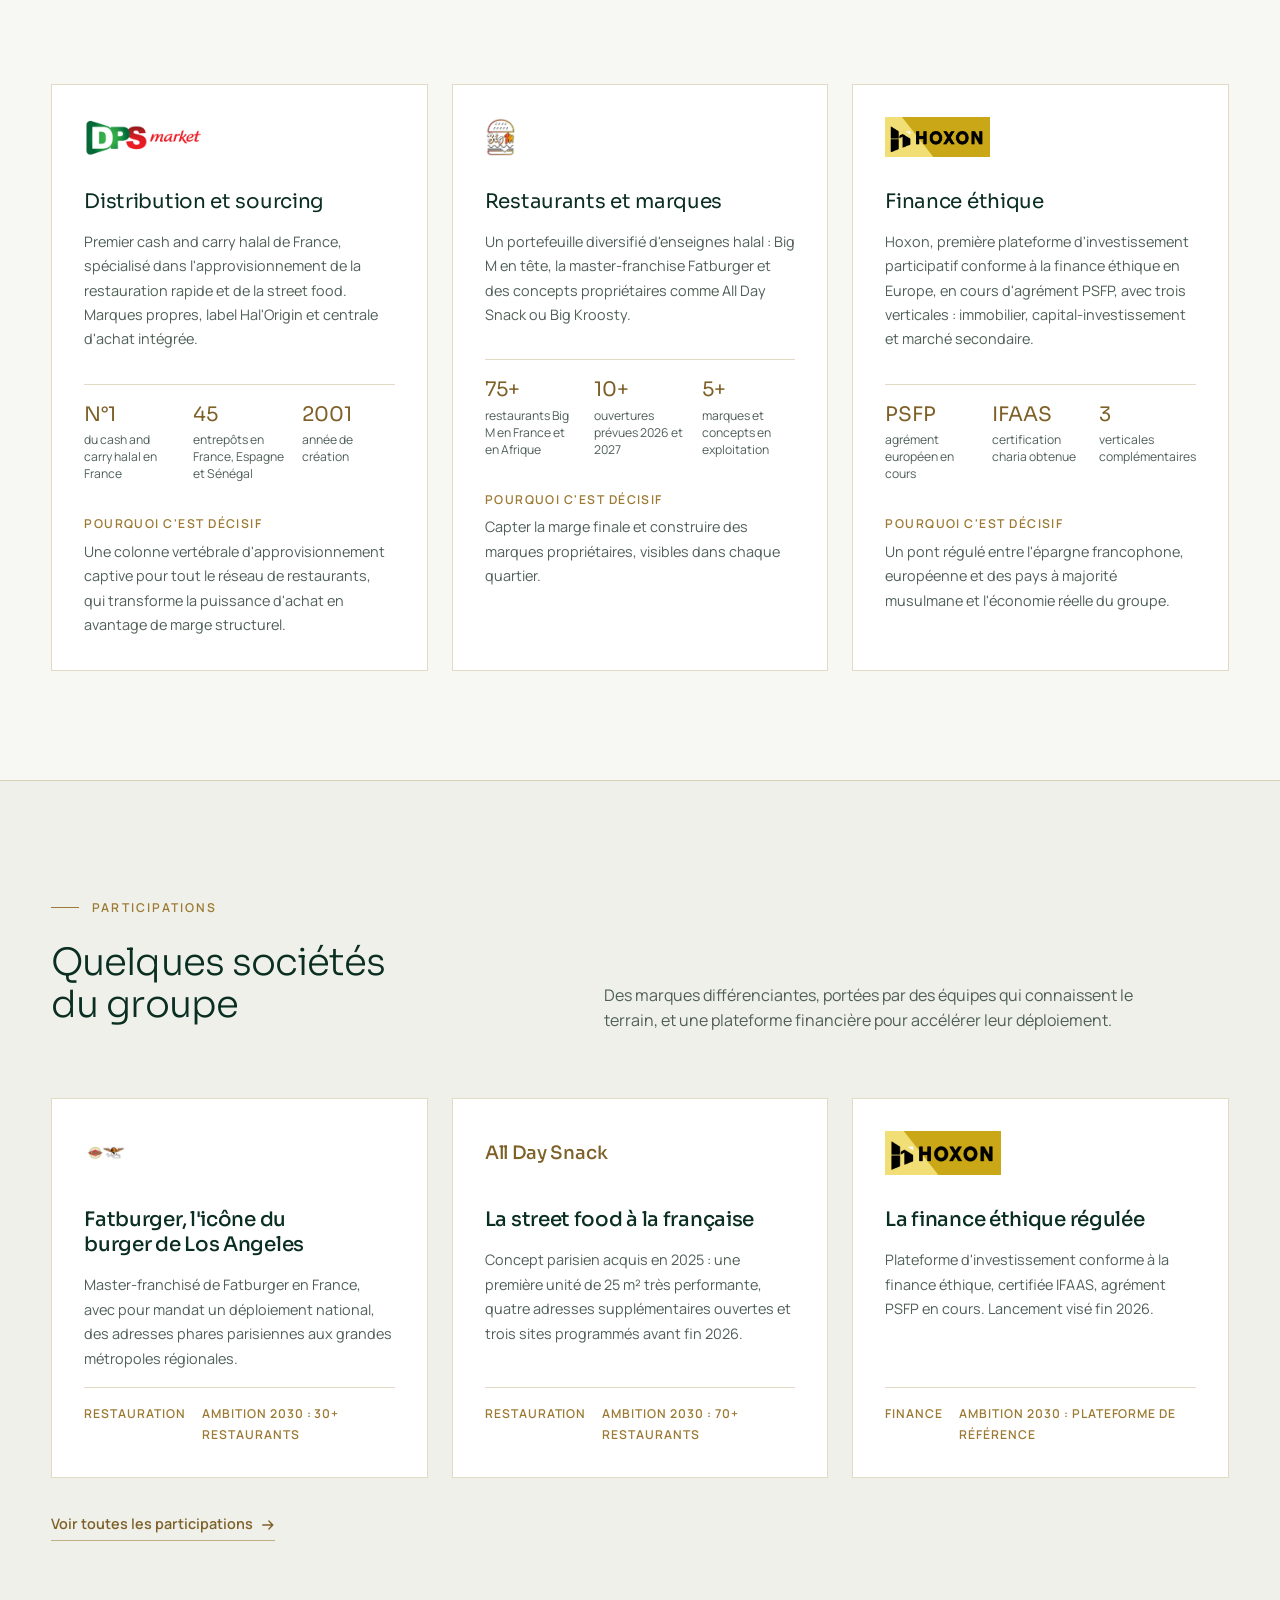
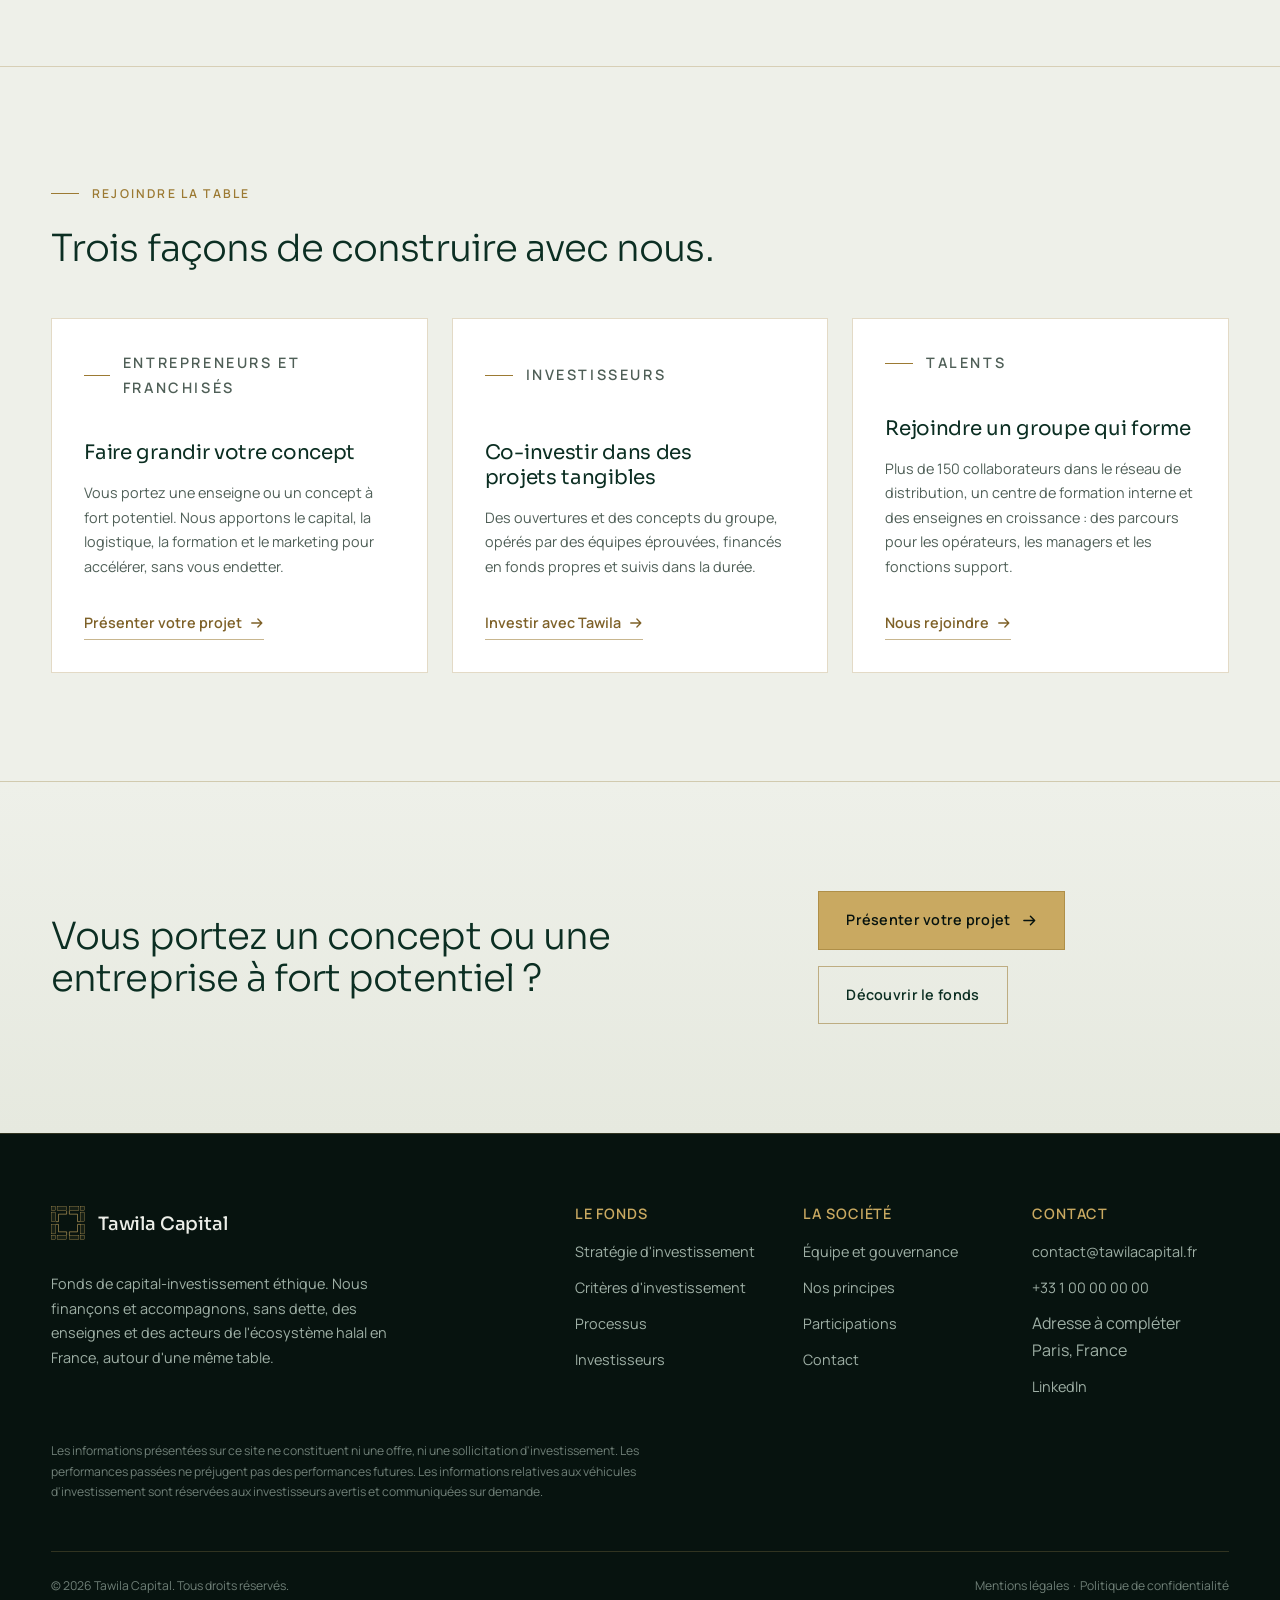
==== commit 6fc2bd04: "Contenu du groupe : six fondateurs avec portraits, trois pôles, participations enrichies, frise hist" ====
--- a/preview/tawila-preview.html
+++ b/preview/tawila-preview.html
@@ -3,7 +3,7 @@
 <head>
   <meta charset="utf-8">
   <meta name="viewport" content="width=device-width, initial-scale=1">
-  <title>Tawila Capital | Fonds d'investissement éthique et sans dette</title>
+  <title>Tawila Capital | Groupe intégré distribution, restauration, finance éthique</title>
   <meta name="robots" content="noindex">
   <link rel="icon" href="data:image/svg+xml;utf8,%3Csvg%20xmlns%3D%22http%3A%2F%2Fwww.w3.org%2F2000%2Fsvg%22%20viewBox%3D%220%200%20100%20100%22%3E%0A%20%20%3Crect%20width%3D%22100%22%20height%3D%22100%22%20rx%3D%2214%22%20fill%3D%22%230f4a35%22%2F%3E%0A%20%20%3Cg%20fill%3D%22none%22%20stroke%3D%22%23c4a24e%22%20stroke-width%3D%225%22%20stroke-linejoin%3D%22miter%22%3E%0A%20%20%20%20%3Cpath%20d%3D%22M44%2018v12H26v18H18%22%2F%3E%3Cpath%20d%3D%22M56%2018v12h18v18h8%22%2F%3E%3Cpath%20d%3D%22M44%2082V70H26V52H18%22%2F%3E%3Cpath%20d%3D%22M56%2082V70h18V52h8%22%2F%3E%0A%20%20%3C%2Fg%3E%0A%3C%2Fsvg%3E%0A" type="image/svg+xml">
   <link rel="preconnect" href="https://fonts.googleapis.com">
@@ -444,6 +444,45 @@
   .ecosystem__track { animation: none; }
 }
 @media print { .site-header, .scroll-cue, .nav-toggle, .cta, .hero__layer { display: none !important; } body { background: #fff; color: #000; } .reveal { opacity: 1; transform: none; } }
+
+/* ---------- Pôles d'activité (modèle opérationnel) ---------- */
+.poles { display: grid; grid-template-columns: repeat(3, 1fr); gap: var(--s-3); }
+@media (max-width: 900px) { .poles { grid-template-columns: 1fr; } }
+.pole { display: flex; flex-direction: column; gap: var(--s-2); padding: var(--s-4); background: #fff; border: 1px solid var(--line); transition: border-color 400ms, box-shadow 400ms; }
+.pole:hover { border-color: var(--accent); box-shadow: 0 16px 40px rgba(11, 46, 34, 0.08); }
+.pole__logo { height: 40px; display: flex; align-items: center; }
+.pole__logo img { max-height: 40px; width: auto; }
+.pole h3 { font-size: var(--t-lg); margin: var(--s-2) 0 0; }
+.pole p { color: var(--text-muted); font-size: var(--t-sm); margin: 0; }
+.pole__facts { display: grid; grid-template-columns: repeat(3, 1fr); gap: var(--s-2); margin-top: var(--s-2); padding-top: var(--s-2); border-top: 1px solid var(--line); }
+.pole__facts li { font-size: var(--t-xs); color: var(--text-muted); line-height: 1.4; }
+.pole__facts strong { display: block; font-family: var(--font-display); font-size: 1.25rem; font-weight: 400; color: var(--accent-light); margin-bottom: 0.15rem; }
+.pole__why { margin-top: auto; padding-top: var(--s-2); font-size: var(--t-sm); color: var(--text); }
+.pole__why::before { content: "Pourquoi c'est décisif"; display: block; font-size: var(--t-xs); font-weight: 600; letter-spacing: 0.12em; text-transform: uppercase; color: var(--accent); margin-bottom: 0.3rem; }
+
+/* ---------- Section avec photo ---------- */
+.split { display: grid; grid-template-columns: minmax(0, 6fr) minmax(0, 5fr); gap: var(--s-6); align-items: center; }
+@media (max-width: 900px) { .split { grid-template-columns: 1fr; gap: var(--s-4); } }
+.split__photo { position: relative; aspect-ratio: 4 / 3; overflow: hidden; border: 1px solid var(--line); }
+.split__photo img { width: 100%; height: 100%; object-fit: cover; transition: transform 1600ms var(--ease-out); }
+.split__photo:hover img { transform: scale(1.03); }
+.split__photo figcaption { position: absolute; left: 0; right: 0; bottom: 0; padding: var(--s-2) var(--s-3); background: linear-gradient(180deg, rgba(7,19,15,0), rgba(7,19,15,0.75)); color: #eceee8; font-size: var(--t-xs); letter-spacing: 0.08em; text-transform: uppercase; }
+
+/* ---------- Histoire (frise) ---------- */
+.timeline { display: grid; grid-template-columns: repeat(4, 1fr); gap: var(--s-4) var(--s-3); border-top: 1px solid var(--line); }
+@media (max-width: 900px) { .timeline { grid-template-columns: repeat(2, 1fr); } }
+@media (max-width: 560px) { .timeline { grid-template-columns: 1fr; } }
+.timeline li { padding-top: var(--s-3); position: relative; }
+.timeline li::before { content: ""; position: absolute; top: -1px; left: 0; width: 36px; height: 1px; background: var(--accent); }
+.timeline__year { font-family: var(--font-display); font-size: var(--t-lg); color: var(--accent-light); line-height: 1; margin-bottom: var(--s-1); }
+.timeline h3 { font-size: var(--t-md); font-weight: 500; margin: 0 0 0.3rem; }
+.timeline p { color: var(--text-muted); font-size: var(--t-sm); margin: 0; }
+
+/* ---------- Logos partenaires ---------- */
+.logos { display: flex; flex-wrap: wrap; align-items: center; gap: var(--s-4) var(--s-5); }
+.logos img { height: 40px; width: auto; opacity: 0.85; transition: opacity 300ms; }
+.logos img:hover { opacity: 1; }
+.member__photo img { width: 100%; height: 100%; object-fit: cover; }
 
   .preview-banner { position: fixed; left: 0; right: 0; bottom: 0; z-index: 200; background: #0b2e22; color: #eceee8; font: 600 12px/1.4 Manrope, sans-serif; padding: 8px 16px; text-align: center; opacity: .92; }
   .preview-banner a { color: #c9a961; }
@@ -509,7 +548,7 @@
           </h1>
         </div>
         <div class="hero__aside">
-          <p class="lead">Tawila Capital finance et accompagne, en fonds propres et sans effet de levier, les enseignes et les acteurs qui construisent l'écosystème halal de demain.</p>
+          <p class="lead">Tawila réunit la distribution alimentaire, la restauration et la finance éthique au sein d'une plateforme intégrée. Chaque société est dirigée par son fondateur, et le groupe grandit sans dette.</p>
           <div class="hero__actions">
             <a class="btn btn--solid" href="#le-fonds">Découvrir le fonds <svg viewBox="0 0 16 16" aria-hidden="true" fill="none" stroke="currentColor" stroke-width="1.5" stroke-linecap="round" stroke-linejoin="round"><path d="M2 8h11M9 3.5 13.5 8 9 12.5"/></svg></a>
             <a class="btn" href="#contact">Prendre contact</a>
@@ -518,10 +557,10 @@
       </div>
       <div class="hero__foot">
         <ul class="hero__facts">
-          <li><strong>2019</strong>Création du fonds</li>
-          <li><strong>0 €</strong>de dette dans nos opérations</li>
-          <li><strong>10</strong>enseignes et sociétés du groupe</li>
-          <li><strong>+110</strong>points de vente dans l'écosystème</li>
+          <li><strong>6</strong>fondateurs</li>
+          <li><strong>3</strong>pôles d'activité</li>
+          <li><strong>10+</strong>marques et sociétés</li>
+          <li><strong>450 M€+</strong>de chiffre d'affaires combiné</li>
         </ul>
         <a class="scroll-cue" href="#approche"><i></i> Découvrir</a>
       </div>
@@ -531,7 +570,7 @@
   <!-- Bandeau des marques de l'écosystème (défilement lent, en pause au survol) -->
   <div class="ecosystem" aria-label="Marques de l'écosystème Tawila">
     <ul class="ecosystem__track">
-      <li>Big M</li><li>DPS Market</li><li>Fatburger</li><li>Buffalo's Café</li><li>Koboon</li><li>Tacos Lab</li><li>All Day Snack</li><li>Big Crousty</li><li>Brooklyn Chicken Club</li><li>Big Coffee</li><li>Big Canteen</li><li>The Follow Movement</li><li>Big M</li><li>DPS Market</li><li>Fatburger</li><li>Buffalo's Café</li><li>Koboon</li><li>Tacos Lab</li><li>All Day Snack</li><li>Big Crousty</li><li>Brooklyn Chicken Club</li><li>Big Coffee</li><li>Big Canteen</li><li>The Follow Movement</li>
+      <li>DPS Market</li><li>Big M</li><li>Hoxon</li><li>Fatburger</li><li>Buffalo's Café</li><li>All Day Snack</li><li>Big Kroosty</li><li>Koboon</li><li>Tacos Lab</li><li>Big Coffee</li><li>Crispy Joe</li><li>Crispy Mom</li><li>The Follow Movement</li><li>DPS Market</li><li>Big M</li><li>Hoxon</li><li>Fatburger</li><li>Buffalo's Café</li><li>All Day Snack</li><li>Big Kroosty</li><li>Koboon</li><li>Tacos Lab</li><li>Big Coffee</li><li>Crispy Joe</li><li>Crispy Mom</li><li>The Follow Movement</li>
     </ul>
   </div>
 
@@ -542,12 +581,12 @@
           <p class="eyebrow">Pourquoi nous faire confiance</p>
           <h2 id="confiance-titre">Des actionnaires qui opèrent, pas seulement qui financent.</h2>
         </div>
-        <p class="lead">Derrière Tawila, un distributeur leader depuis 2001, un réseau de restauration de plus de 70 adresses et une direction financière aguerrie. Nous mettons dans chaque entreprise ce que nous avons construit pour les nôtres.</p>
+        <p class="lead">Derrière Tawila, le premier cash and carry halal de France, un réseau de plus de 75 restaurants dans trois pays et une plateforme de finance éthique en cours d'agrément. Nous mettons dans chaque entreprise ce que nous avons construit pour les nôtres.</p>
       </div>
       <ul class="trust reveal">
-        <li><h3>Zéro dette</h3><p>Nos opérations se font en fonds propres, sans effet de levier. Nous privilégions la croissance à l'endettement.</p></li>
-        <li><h3>Intégration verticale</h3><p>Du sourcing à la distribution grâce à plus de 40 dépôts en France, en Espagne et en Afrique.</p></li>
-        <li><h3>Savoir-faire multi-site</h3><p>Une exploitation éprouvée sur plus de 70 restaurants et un centre de formation interne.</p></li>
+        <li><h3>Zéro dette</h3><p>La croissance organique comme la franchise ont été financées sans effet de levier. Nous privilégions la croissance à l'endettement.</p></li>
+        <li><h3>Intégration verticale</h3><p>Le pôle distribution approvisionne le réseau de restaurants, la finance alimente l'expansion : les synergies se cumulent.</p></li>
+        <li><h3>Plus de vingt ans d'exploitation</h3><p>DPS Market est né en 2001. Chaque société du groupe reste dirigée par son fondateur opérateur.</p></li>
         <li><h3>Horizon long terme</h3><p>Aucune contrainte de sortie : nous laissons aux entreprises le temps d'atteindre leur plein potentiel.</p></li>
       </ul>
     </div>
@@ -595,31 +634,67 @@
     </div>
   </section>
 
-  <section class="section" aria-labelledby="secteurs-titre">
+  <section class="section" id="poles" aria-labelledby="poles-titre">
     <div class="container">
-      <div class="section-head reveal">
-        <p class="eyebrow">Thèmes d'investissement</p><h2 id="secteurs-titre">Toute la chaîne de valeur, un seul écosystème.</h2>
-        <p class="lead">Nous investissons dans plusieurs thèmes complémentaires pour maîtriser toute la chaîne de valeur : distribution, restauration, innovation et expérience client.</p>
-      </div>
-      <ul class="sectors reveal">
-        <li class="sector"><h3>Restauration rapide et food courts</h3><span class="sector__tag">Cœur de portefeuille</span><p>Enseignes de burger, poulet grillé, street food thaï, tacos et coffee shops, réunies dans des food courts à la française.</p></li>
-        <li class="sector"><h3>Distribution et logistique alimentaire</h3><span class="sector__tag">Écosystème</span><p>Approvisionnement, traçabilité et déploiement rapide des marques grâce à un réseau de dépôts paneuropéen.</p></li>
-        <li class="sector"><h3>Financement éthique</h3><span class="sector__tag">Écosystème</span><p>Solutions de financement respectueuses des fondamentaux de la finance éthique, pour accompagner le développement de chaque marque.</p></li>
-        <li class="sector"><h3>Marketing, communication et digital</h3><span class="sector__tag">Écosystème</span><p>Identité visuelle, réseaux sociaux, production de contenus et applications mobiles au service des enseignes du groupe.</p></li>
-      </ul>
+      <div class="split reveal" style="margin-bottom: var(--s-6)">
+        <div>
+          <p class="eyebrow">Modèle opérationnel</p>
+          <h2 id="poles-titre">Trois pôles, un seul écosystème.</h2>
+          <p class="lead">Le pôle distribution fournit le réseau de restaurants, la finance éthique finance l'expansion, et les synergies entre plateformes démultiplient l'échelle et la rentabilité. L'intégration verticale est notre avantage structurel.</p>
+        </div>
+        <figure class="split__photo">
+          <img src="[data-uri]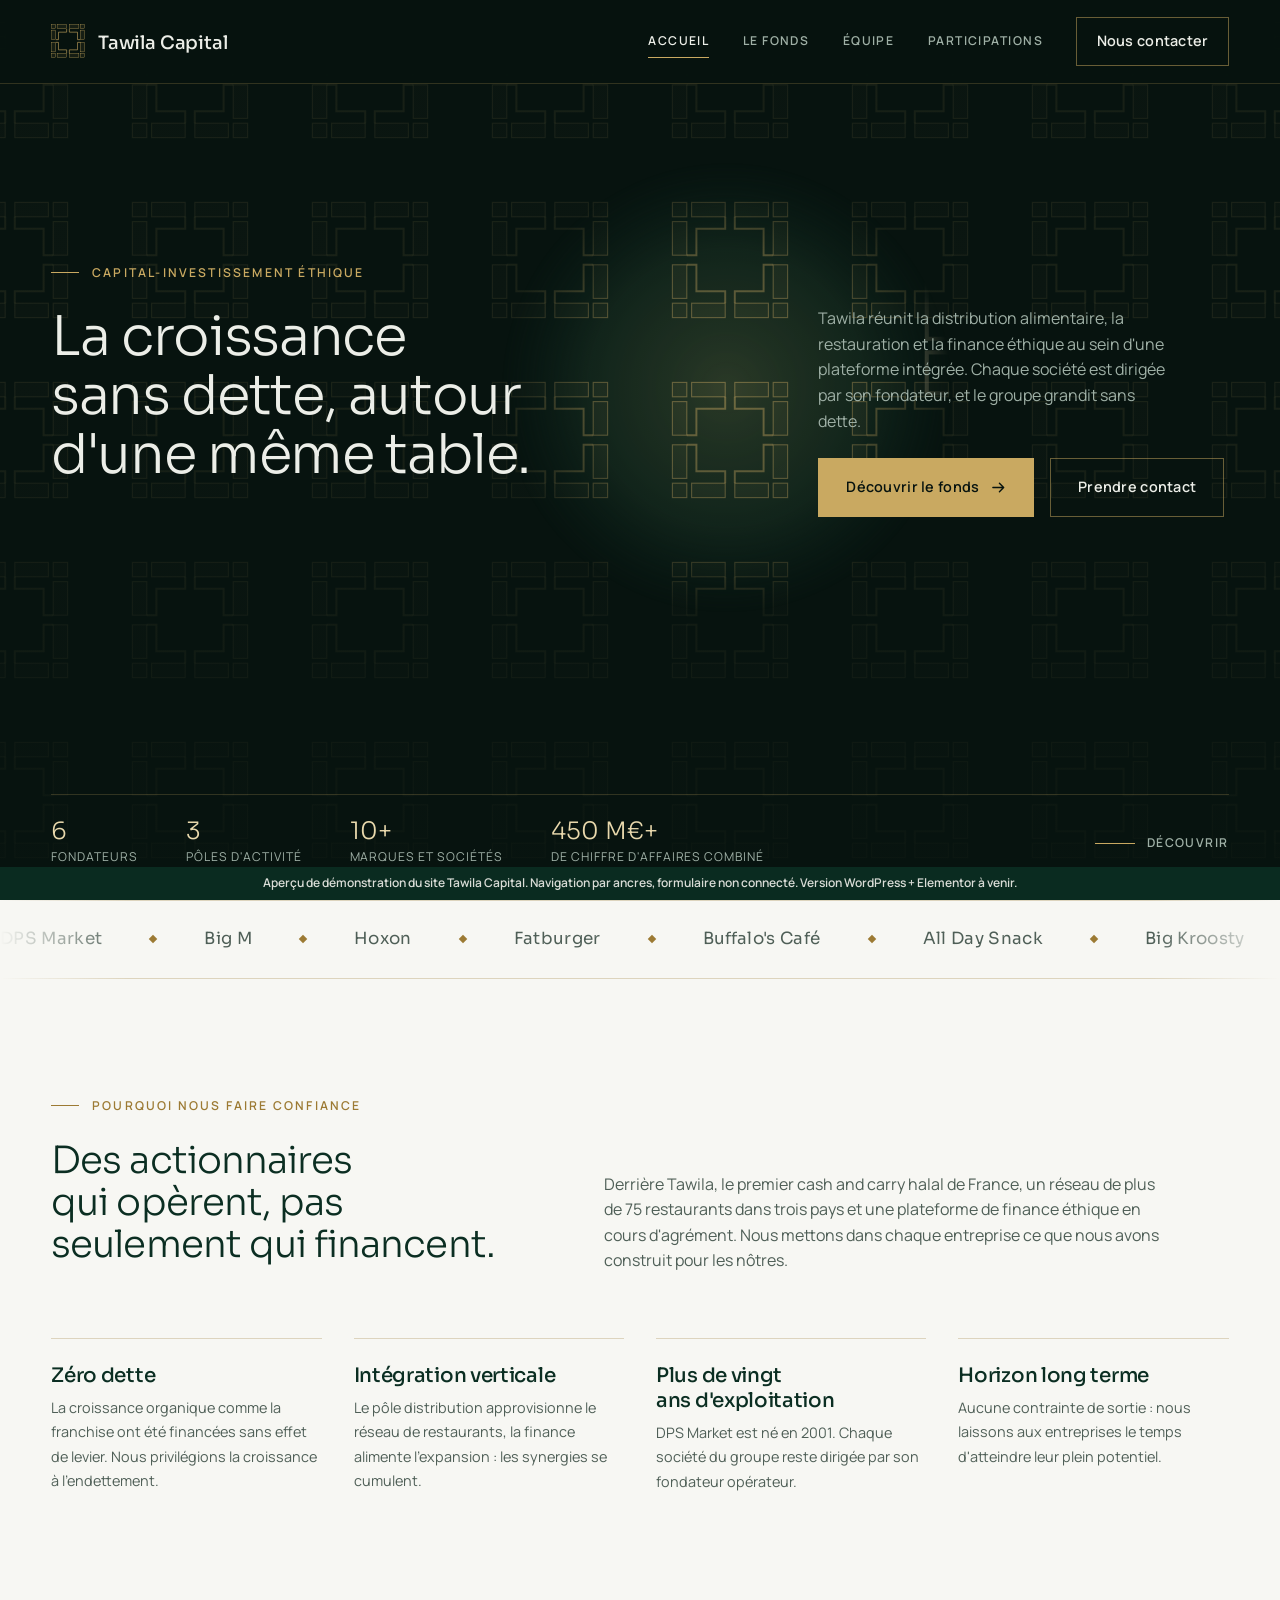
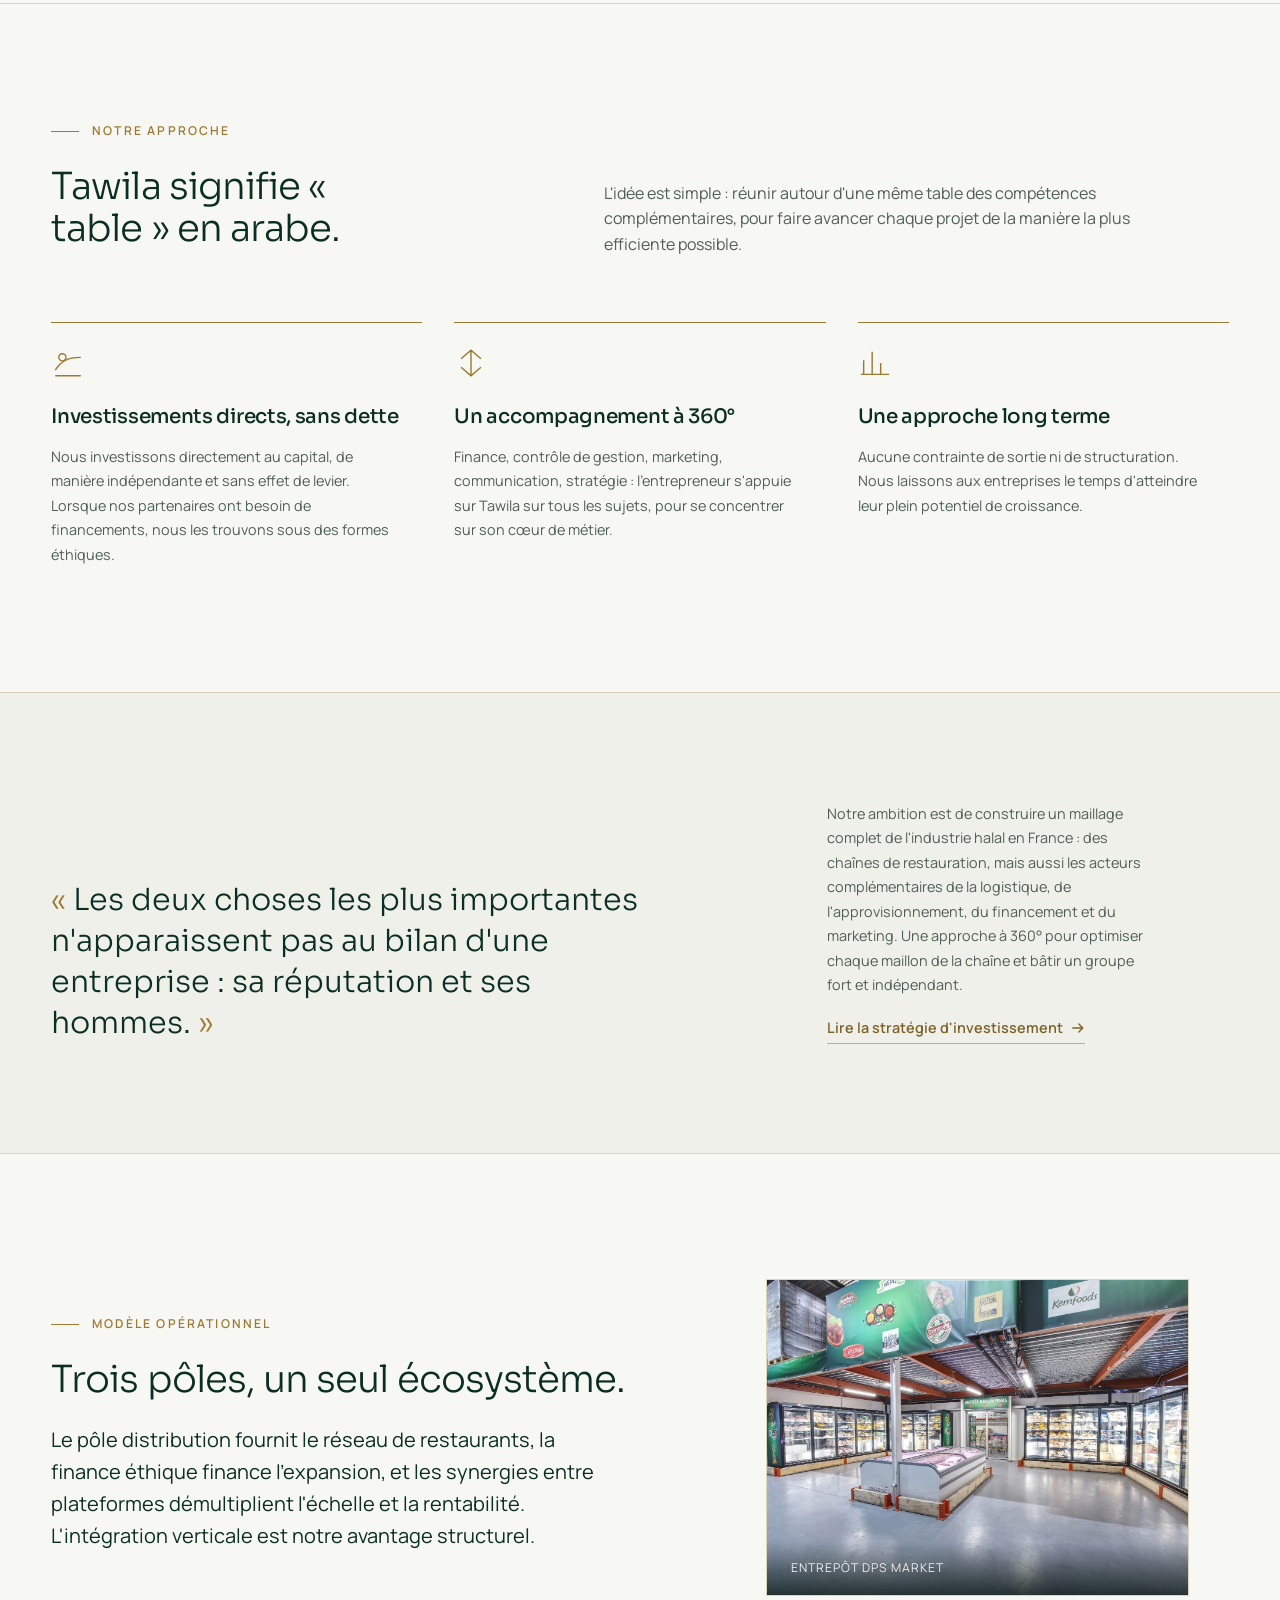
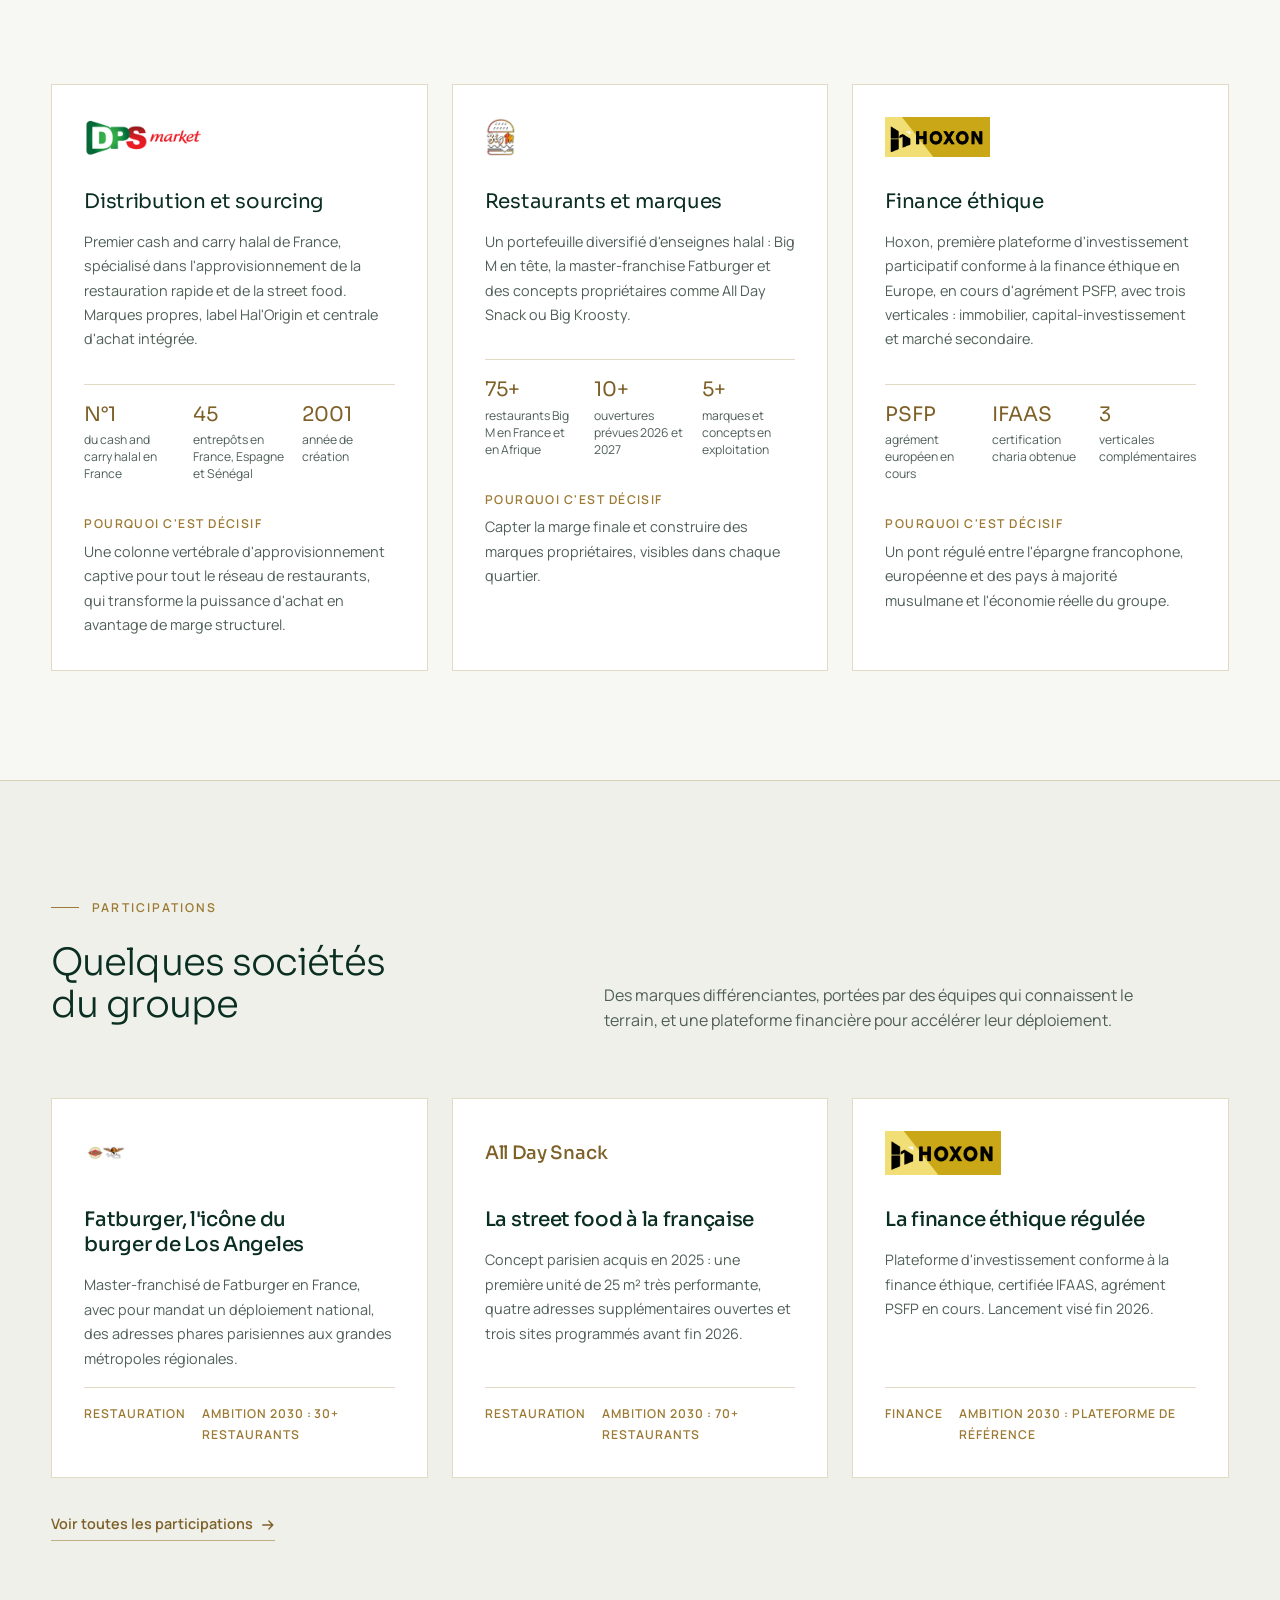
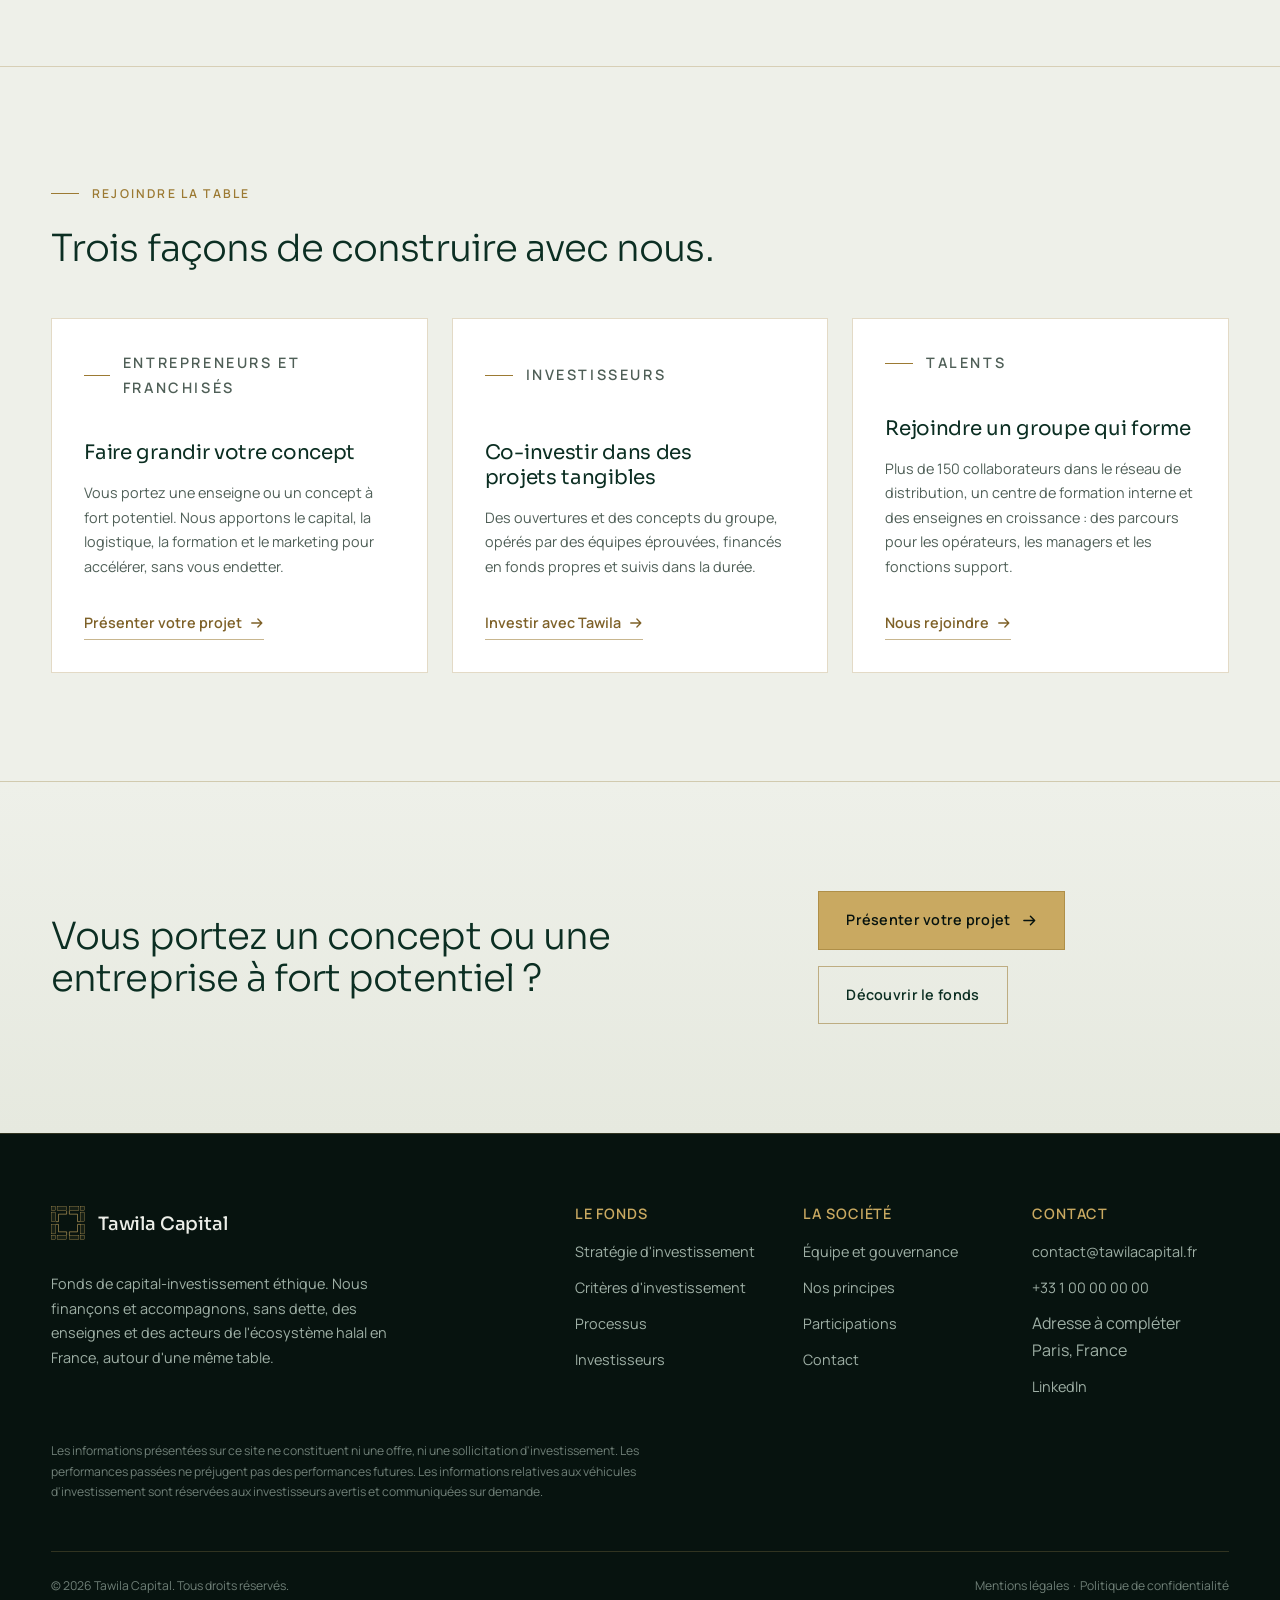
==== commit 96af4939: "Commentaire d'en-tête de la feuille de style à jour Co-Authored-By: Claude Fable 5.1 <noreply@anthro" ====
--- a/preview/tawila-preview.html
+++ b/preview/tawila-preview.html
@@ -11,8 +11,9 @@
   <link rel="stylesheet" href="https://fonts.googleapis.com/css2?family=Sora:wght@300;400;500&family=Manrope:wght@400;500;600;700&display=swap">
   <style>
 /* =========================================================
-   TAWILA CAPITAL — Feuille de style principale (thème sombre)
-   Vert nuit, or, typographie Cormorant Garamond + Manrope.
+   TAWILA CAPITAL — Feuille de style principale
+   Contenu clair, en-tête / héros / pied de page vert nuit, or en accent.
+   Typographie Sora (titres) + Manrope (texte).
    Modifiez les variables ci-dessous : tout le site suit.
    ========================================================= */
 
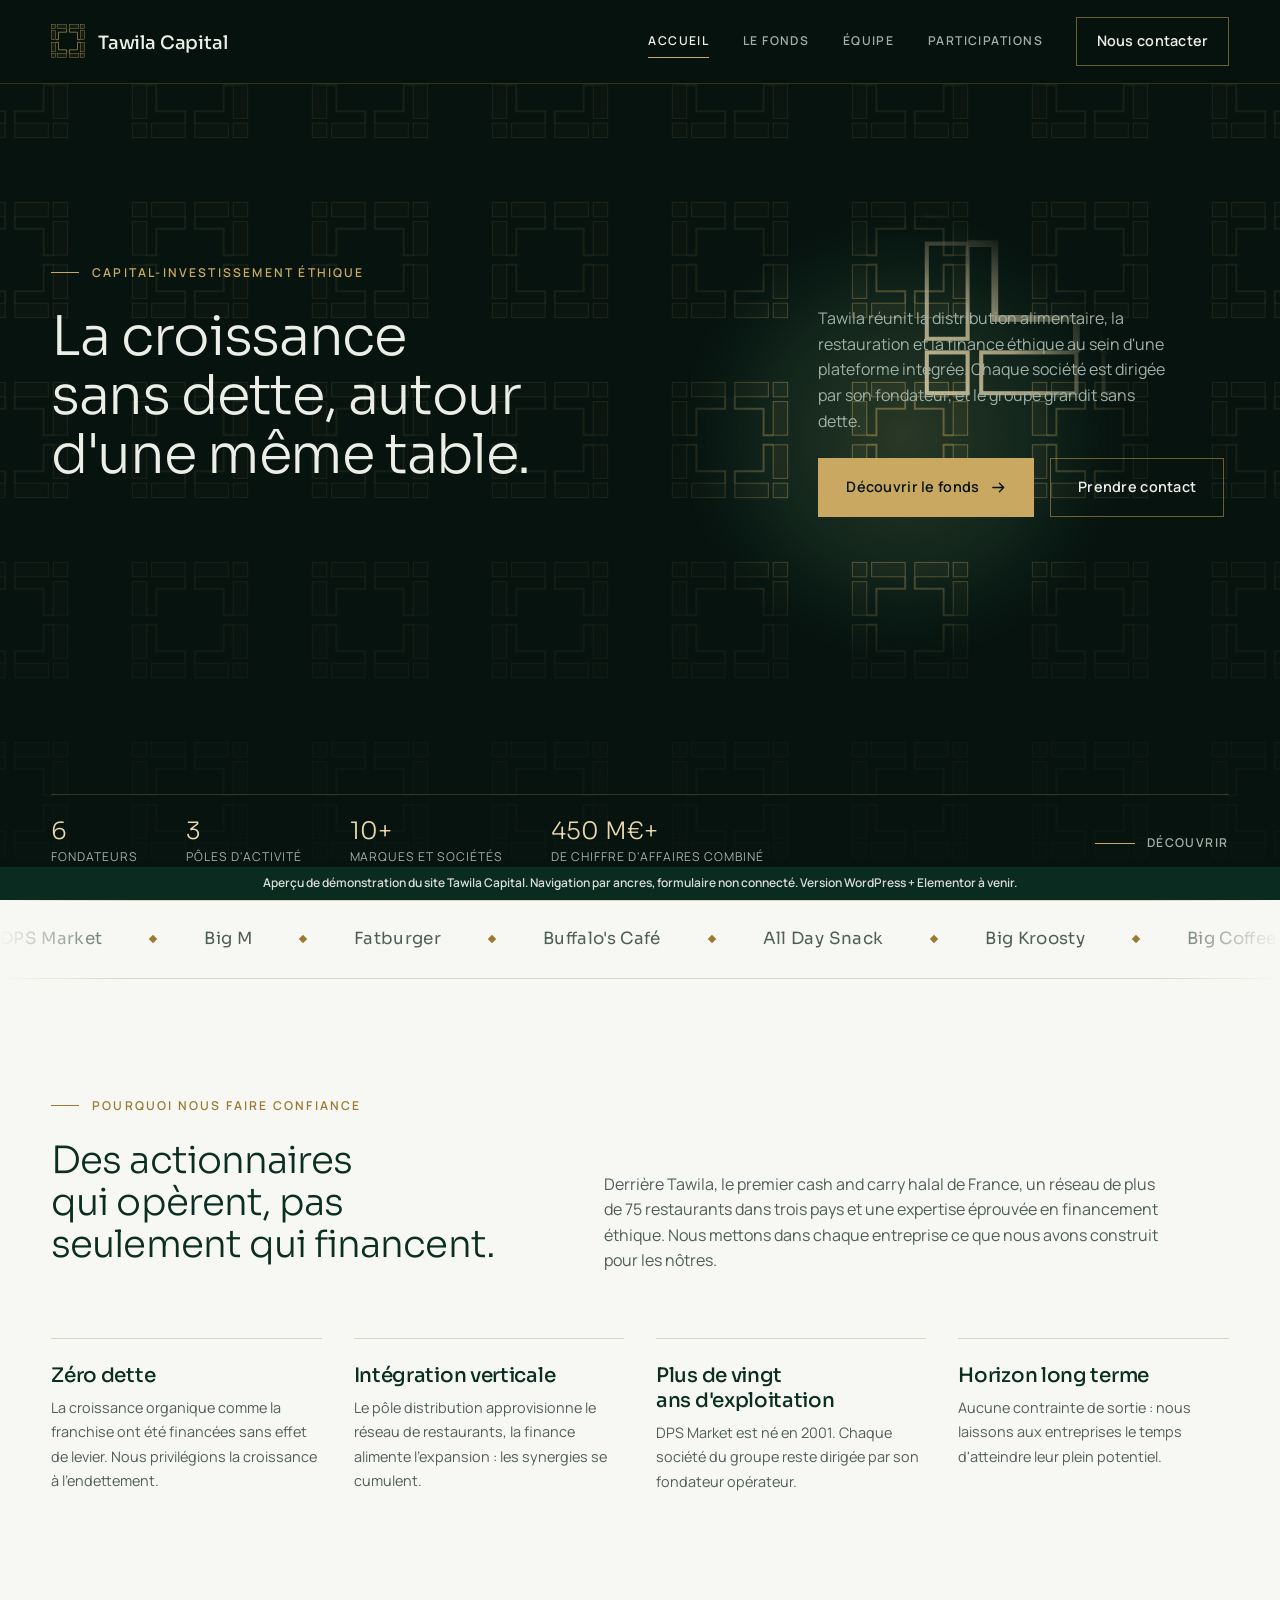
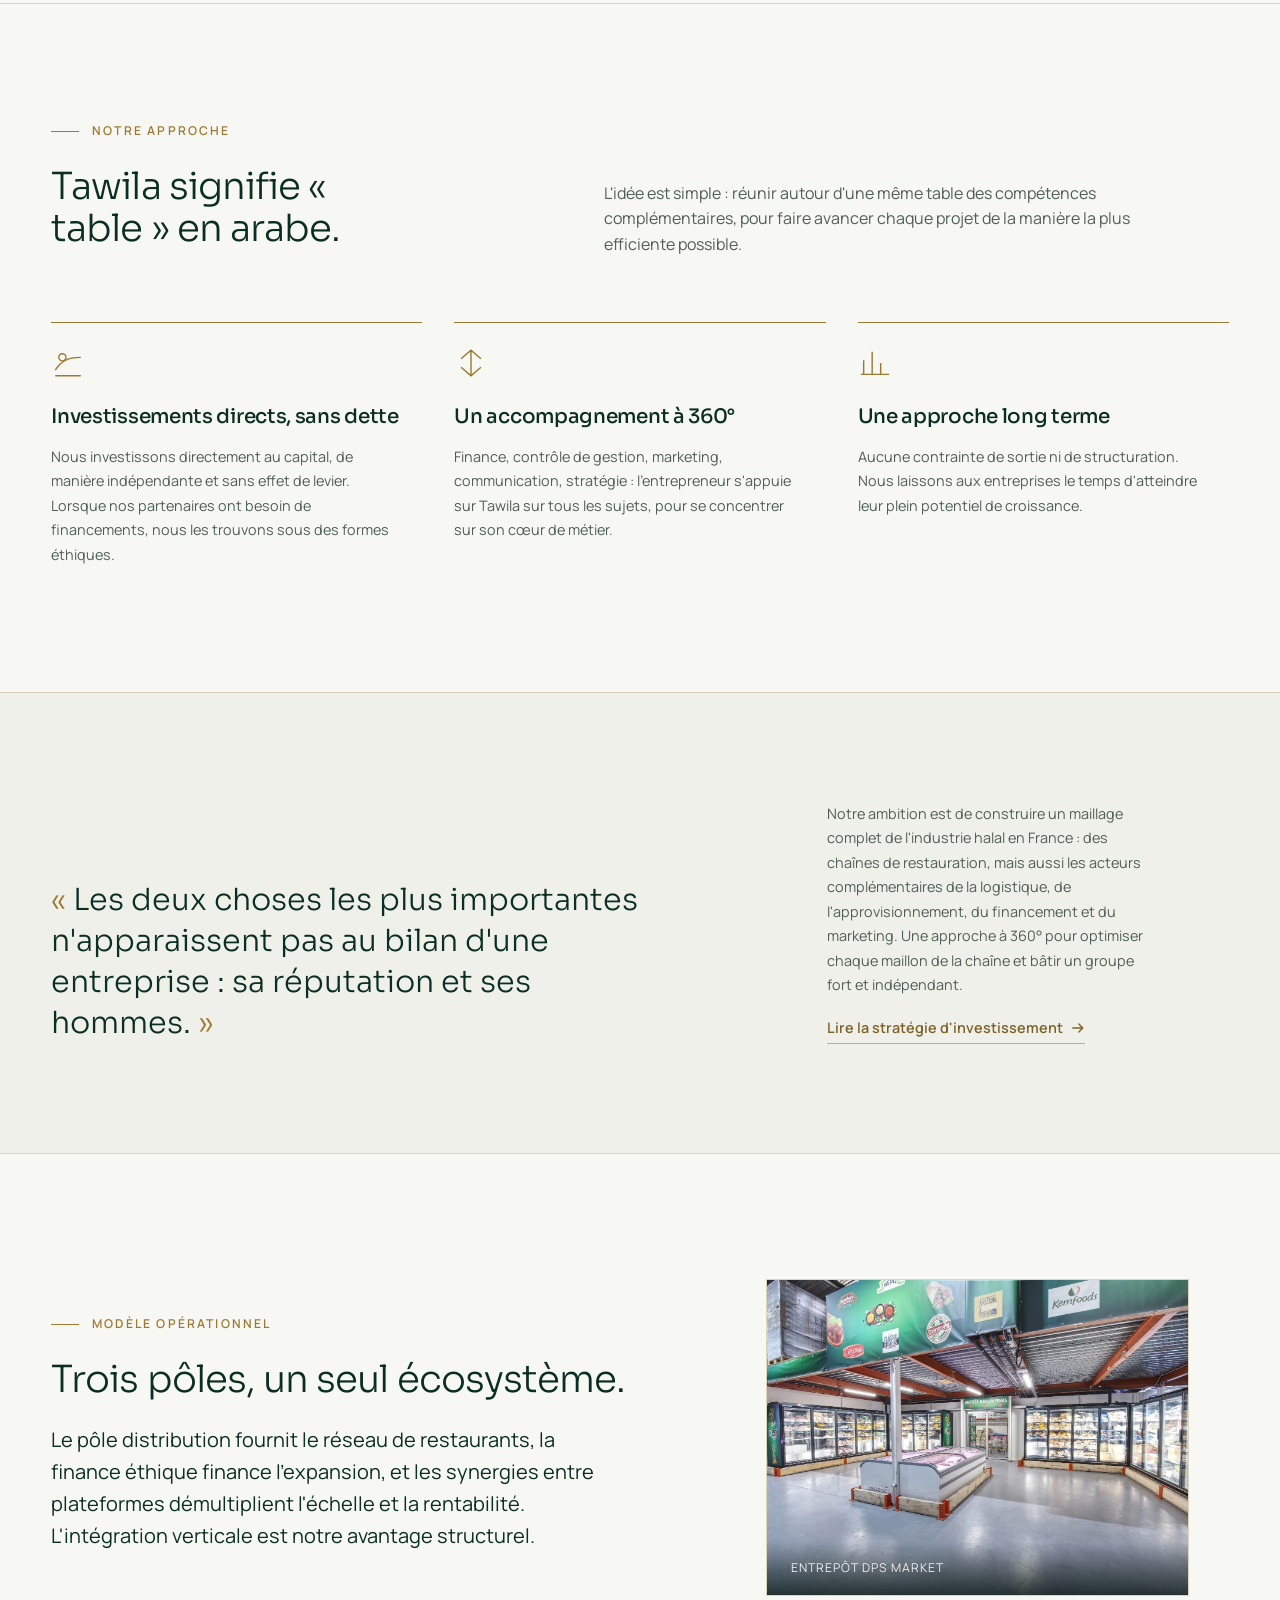
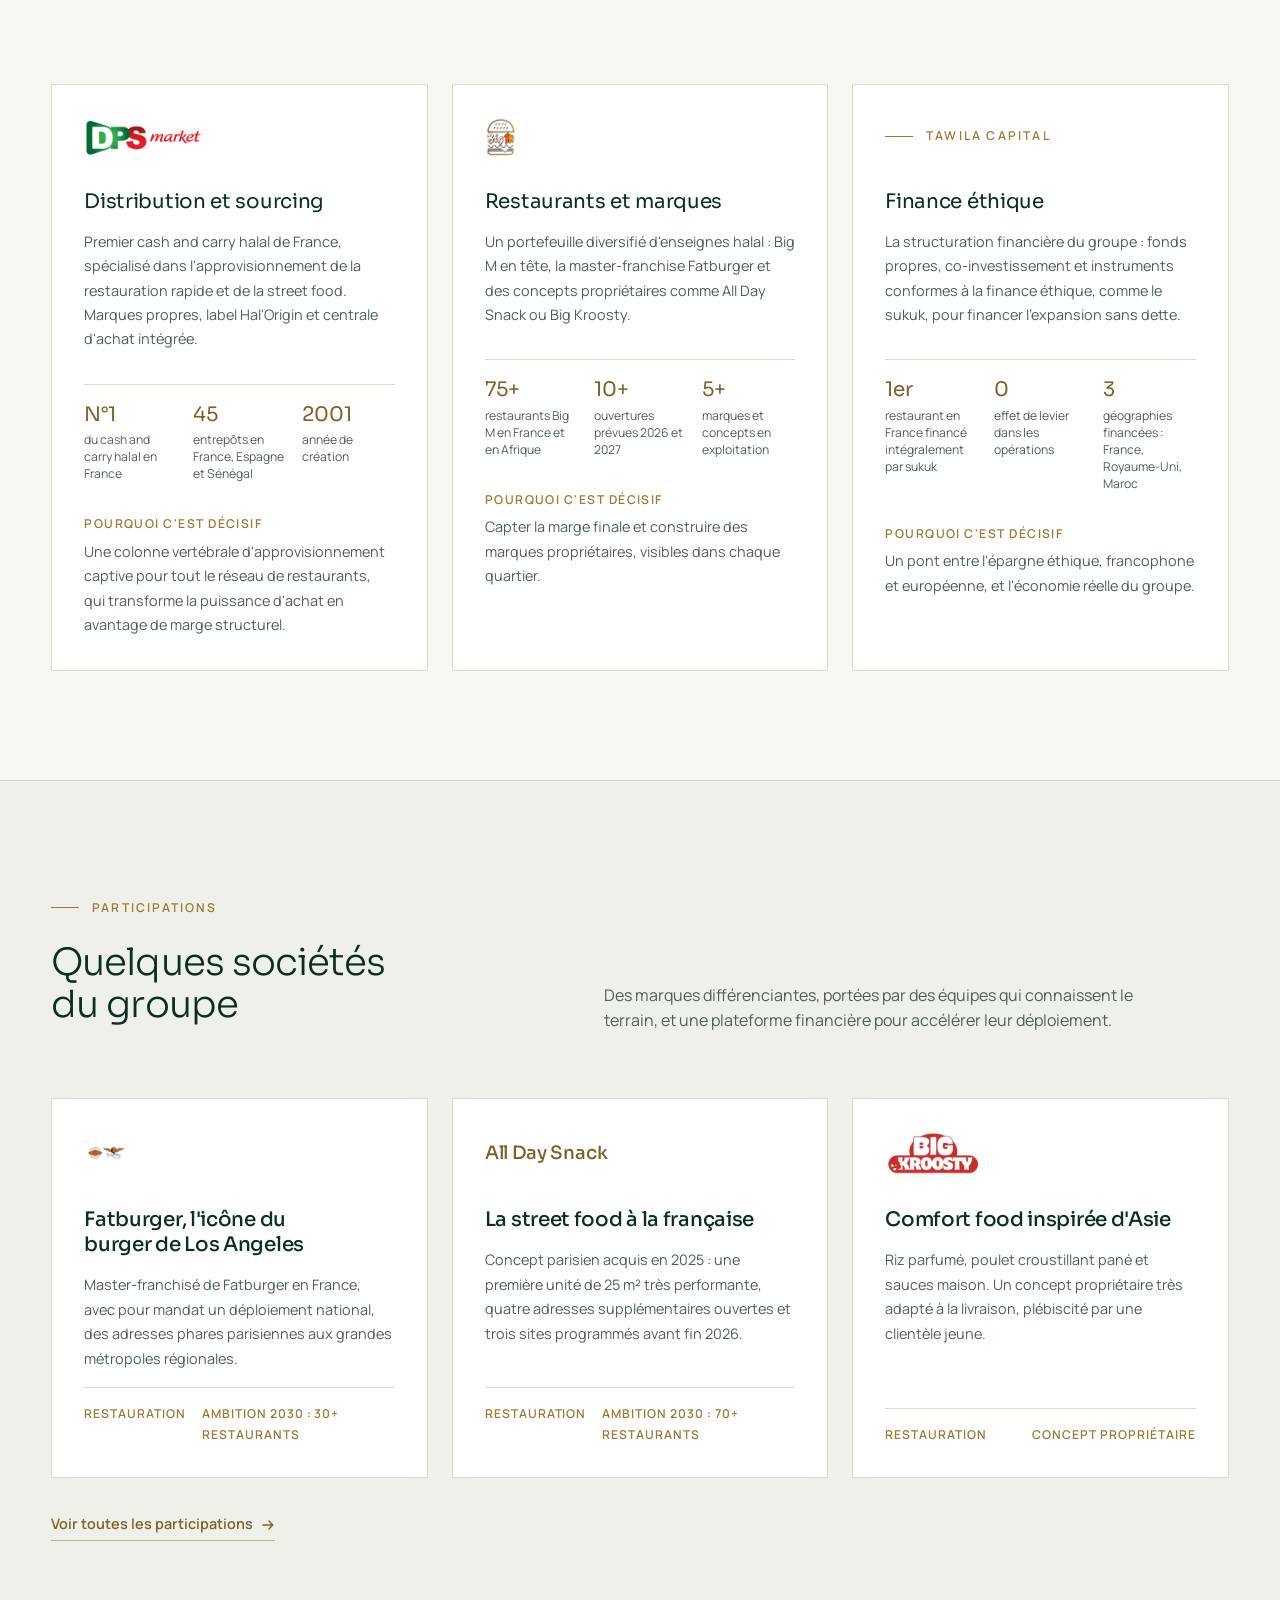
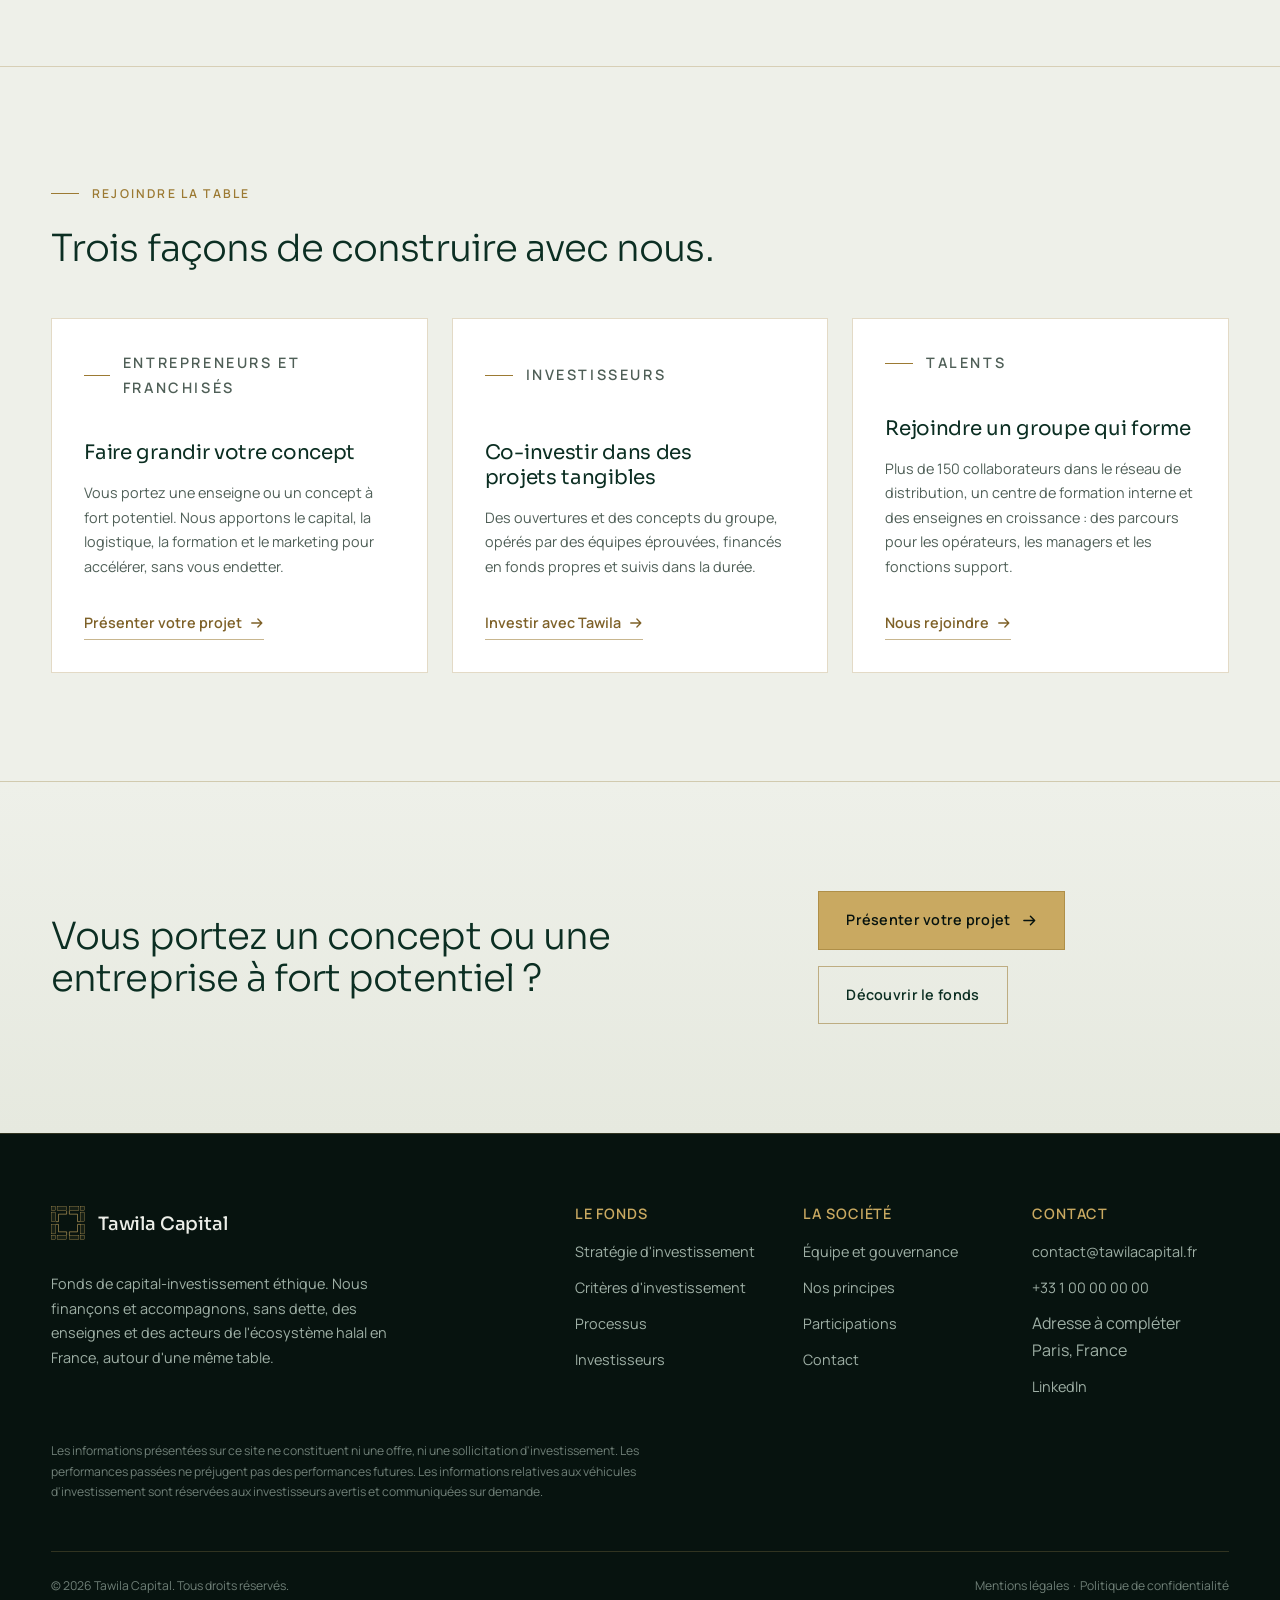
==== commit 166efa9f: "Retrait de Hoxon, Tacos Lab et Koboon ; section Leadership avec les six fondateurs Co-Authored-By: C" ====
--- a/preview/tawila-preview.html
+++ b/preview/tawila-preview.html
@@ -484,6 +484,8 @@
 .logos img { height: 40px; width: auto; opacity: 0.85; transition: opacity 300ms; }
 .logos img:hover { opacity: 1; }
 .member__photo img { width: 100%; height: 100%; object-fit: cover; }
+.poles--2 { grid-template-columns: repeat(2, 1fr); }
+@media (max-width: 900px) { .poles--2 { grid-template-columns: 1fr; } }
 
   .preview-banner { position: fixed; left: 0; right: 0; bottom: 0; z-index: 200; background: #0b2e22; color: #eceee8; font: 600 12px/1.4 Manrope, sans-serif; padding: 8px 16px; text-align: center; opacity: .92; }
   .preview-banner a { color: #c9a961; }
@@ -571,7 +573,7 @@
   <!-- Bandeau des marques de l'écosystème (défilement lent, en pause au survol) -->
   <div class="ecosystem" aria-label="Marques de l'écosystème Tawila">
     <ul class="ecosystem__track">
-      <li>DPS Market</li><li>Big M</li><li>Hoxon</li><li>Fatburger</li><li>Buffalo's Café</li><li>All Day Snack</li><li>Big Kroosty</li><li>Koboon</li><li>Tacos Lab</li><li>Big Coffee</li><li>Crispy Joe</li><li>Crispy Mom</li><li>The Follow Movement</li><li>DPS Market</li><li>Big M</li><li>Hoxon</li><li>Fatburger</li><li>Buffalo's Café</li><li>All Day Snack</li><li>Big Kroosty</li><li>Koboon</li><li>Tacos Lab</li><li>Big Coffee</li><li>Crispy Joe</li><li>Crispy Mom</li><li>The Follow Movement</li>
+      <li>DPS Market</li><li>Big M</li><li>Fatburger</li><li>Buffalo's Café</li><li>All Day Snack</li><li>Big Kroosty</li><li>Big Coffee</li><li>Crispy Joe</li><li>Crispy Mom</li><li>NOXX</li><li>UFT</li><li>The Follow Movement</li><li>DPS Market</li><li>Big M</li><li>Fatburger</li><li>Buffalo's Café</li><li>All Day Snack</li><li>Big Kroosty</li><li>Big Coffee</li><li>Crispy Joe</li><li>Crispy Mom</li><li>NOXX</li><li>UFT</li><li>The Follow Movement</li>
     </ul>
   </div>
 
@@ -582,7 +584,7 @@
           <p class="eyebrow">Pourquoi nous faire confiance</p>
           <h2 id="confiance-titre">Des actionnaires qui opèrent, pas seulement qui financent.</h2>
         </div>
-        <p class="lead">Derrière Tawila, le premier cash and carry halal de France, un réseau de plus de 75 restaurants dans trois pays et une plateforme de finance éthique en cours d'agrément. Nous mettons dans chaque entreprise ce que nous avons construit pour les nôtres.</p>
+        <p class="lead">Derrière Tawila, le premier cash and carry halal de France, un réseau de plus de 75 restaurants dans trois pays et une expertise éprouvée en financement éthique. Nous mettons dans chaque entreprise ce que nous avons construit pour les nôtres.</p>
       </div>
       <ul class="trust reveal">
         <li><h3>Zéro dette</h3><p>La croissance organique comme la franchise ont été financées sans effet de levier. Nous privilégions la croissance à l'endettement.</p></li>
@@ -672,16 +674,15 @@
           <p class="pole__why">Capter la marge finale et construire des marques propriétaires, visibles dans chaque quartier.</p>
         </article>
         <article class="pole reveal" data-delay="2">
-          <div class="pole__logo"><img src="[data-uri]" alt="Hoxon" height="40" loading="lazy"></div>
+          <div class="pole__logo"><span class="eyebrow" style="margin:0">Tawila Capital</span></div>
           <h3>Finance éthique</h3>
-          <p>Hoxon, première plateforme d'investissement participatif conforme à la finance éthique en Europe, en cours d'agrément PSFP, avec trois verticales : immobilier, capital-investissement et marché secondaire.</p>
+          <p>La structuration financière du groupe : fonds propres, co-investissement et instruments conformes à la finance éthique, comme le sukuk, pour financer l'expansion sans dette.</p>
           <ul class="pole__facts">
-            <li><strong>PSFP</strong>agrément européen en cours</li>
-            <li><strong>IFAAS</strong>certification charia obtenue</li>
-            <li><strong>3</strong>verticales complémentaires</li>
+            <li><strong>1er</strong>restaurant en France financé intégralement par sukuk</li>
+            <li><strong>0</strong>effet de levier dans les opérations</li>
+            <li><strong>3</strong>géographies financées : France, Royaume-Uni, Maroc</li>
           </ul>
-          <p class="pole__why">Un pont régulé entre l'épargne francophone, européenne et des pays à majorité musulmane et l'économie réelle du groupe.</p>
-        </article>
+          <p class="pole__why">Un pont entre l'épargne éthique, francophone et européenne, et l'économie réelle du groupe.</p>
       </div>
     </div>
   </section>
@@ -695,7 +696,7 @@
       <div class="portfolio">
         <article class="holding reveal"><div class="holding__logo"><img src="[data-uri]" alt="Fatburger et Buffalo's Café" height="44" loading="lazy"></div><h3>Fatburger, l'icône du burger de Los Angeles</h3><p>Master-franchisé de Fatburger en France, avec pour mandat un déploiement national, des adresses phares parisiennes aux grandes métropoles régionales.</p><div class="holding__meta"><span>Restauration</span><span>Ambition 2030 : 30+ restaurants</span></div></article>
         <article class="holding reveal" data-delay="1"><div class="holding__logo">All Day Snack</div><h3>La street food à la française</h3><p>Concept parisien acquis en 2025 : une première unité de 25 m² très performante, quatre adresses supplémentaires ouvertes et trois sites programmés avant fin 2026.</p><div class="holding__meta"><span>Restauration</span><span>Ambition 2030 : 70+ restaurants</span></div></article>
-        <article class="holding reveal" data-delay="2"><div class="holding__logo"><img src="[data-uri]" alt="Hoxon" height="44" loading="lazy"></div><h3>La finance éthique régulée</h3><p>Plateforme d'investissement conforme à la finance éthique, certifiée IFAAS, agrément PSFP en cours. Lancement visé fin 2026.</p><div class="holding__meta"><span>Finance</span><span>Ambition 2030 : plateforme de référence</span></div></article>
+        <article class="holding reveal" data-delay="2"><div class="holding__logo"><img src="[data-uri]" alt="Big Kroosty" height="44" loading="lazy"></div><h3>Comfort food inspirée d'Asie</h3><p>Riz parfumé, poulet croustillant pané et sauces maison. Un concept propriétaire très adapté à la livraison, plébiscité par une clientèle jeune.</p><div class="holding__meta"><span>Restauration</span><span>Concept propriétaire</span></div></article>
       </div>
       <p style="margin-top: var(--s-4)"><a class="link" href="#participations">Voir toutes les participations <svg viewBox="0 0 16 16" aria-hidden="true" fill="none" stroke="currentColor" stroke-width="1.5" stroke-linecap="round" stroke-linejoin="round"><path d="M2 8h11M9 3.5 13.5 8 9 12.5"/></svg></a></p>
     </div>
@@ -811,9 +812,9 @@
         <p class="lead">Notre mission : accompagner la croissance de marques halal innovantes et rentables, en leur apportant capital, savoir-faire opérationnel et réseau stratégique.</p>
       </div>
       <ol class="roadmap reveal">
-        <li><div class="roadmap__year">2026</div><p>Plus de dix ouvertures Big M et Fatburger, lancement de la plateforme Hoxon, arrivée de Crispy Mom en grande distribution.</p></li>
+        <li><div class="roadmap__year">2026</div><p>Plus de dix ouvertures Big M et Fatburger, arrivée de Crispy Mom en grande distribution, lancement de NOXX.</p></li>
         <li><div class="roadmap__year">2027</div><p>Déploiement coordonné de DPS et Big M en Afrique, en Europe du Nord et sur des marchés ciblés d'Asie du Sud-Est. Adresses phares Fatburger en Île-de-France et dans le sud.</p></li>
-        <li><div class="roadmap__year">2030</div><p>Plus de 150 restaurants Big M, 70 All Day Snack et 30 Fatburger. Hoxon, plateforme de référence de la finance éthique pour l'épargne musulmane européenne.</p></li>
+        <li><div class="roadmap__year">2030</div><p>Plus de 150 restaurants Big M, 70 All Day Snack et 30 Fatburger. Une présence consolidée en Europe du Nord et en Afrique.</p></li>
       </ol>
     </div>
   </section>
@@ -833,7 +834,7 @@
       <div class="reveal"><h2 id="investisseurs-titre">Investir avec Tawila</h2></div>
       <div class="reveal" data-delay="1">
         <p class="lead">Des projets tangibles, opérés par des équipes éprouvées, financés sans dette et suivis dans la durée.</p>
-        <p>Tawila propose à des investisseurs avertis de co-investir à ses côtés dans les ouvertures et concepts du groupe, en direct ou via les véhicules structurés avec Hoxon. Chaque projet s'appuie sur les marques, le savoir-faire opérationnel, l'infrastructure logistique et la gestion quotidienne assurés par le groupe.</p>
+        <p>Tawila propose à des investisseurs avertis de co-investir à ses côtés dans les ouvertures et concepts du groupe, en direct ou via des véhicules dédiés, conformes à la finance éthique. Chaque projet s'appuie sur les marques, le savoir-faire opérationnel, l'infrastructure logistique et la gestion quotidienne assurés par le groupe.</p>
         <p class="muted">Les informations relatives aux véhicules d'investissement et à leurs modalités sont réservées aux investisseurs avertis et communiquées sur demande.</p>
         <a class="link" href="#contact">Demander une présentation <svg viewBox="0 0 16 16" aria-hidden="true" fill="none" stroke="currentColor" stroke-width="1.5" stroke-linecap="round" stroke-linejoin="round"><path d="M2 8h11M9 3.5 13.5 8 9 12.5"/></svg></a>
       </div>
@@ -892,52 +893,64 @@
 </svg>
 </section>
 
-  <section class="section section--white" aria-labelledby="fondateurs-titre">
+  <section class="section section--white" id="leadership" aria-labelledby="leadership-titre">
     <div class="container">
       <div class="section-head section-head--split reveal">
-        <div><p class="eyebrow">Direction</p><h2 id="fondateurs-titre">Les fondateurs</h2></div>
-        <p class="lead">Six associés qui réunissent, en interne, l'ensemble des compétences opérationnelles et financières critiques du groupe.</p>
+        <div><p class="eyebrow">Les fondateurs</p><h2 id="leadership-titre">Leadership</h2></div>
+        <p class="lead">Six fondateurs qui réunissent, en interne, l'ensemble des compétences opérationnelles et financières critiques.</p>
       </div>
       <div class="team">
         
 <article class="member reveal">
-  <figure>
-    <div class="member__photo"><img src="[data-uri]" alt="Portrait de Wail Mokhbat" width="800" height="1000" loading="lazy"></div>
-    <figcaption>
-      <h3>Wail Mokhbat</h3>
-      <p class="member__role">Fondateur et directeur général, DPS Market</p>
-      
-      <p>Plus de vingt ans dans la distribution alimentaire. Il dirige DPS Market depuis 2008 et a transformé un distributeur de niche en premier cash and carry halal de France. Expertise reconnue en gouvernance, licences de marques et fusions-acquisitions.</p>
-    </figcaption>
-  </figure>
-</article>
-        
-<article class="member reveal" data-delay="1">
   <figure>
     <div class="member__photo"><img src="[data-uri]